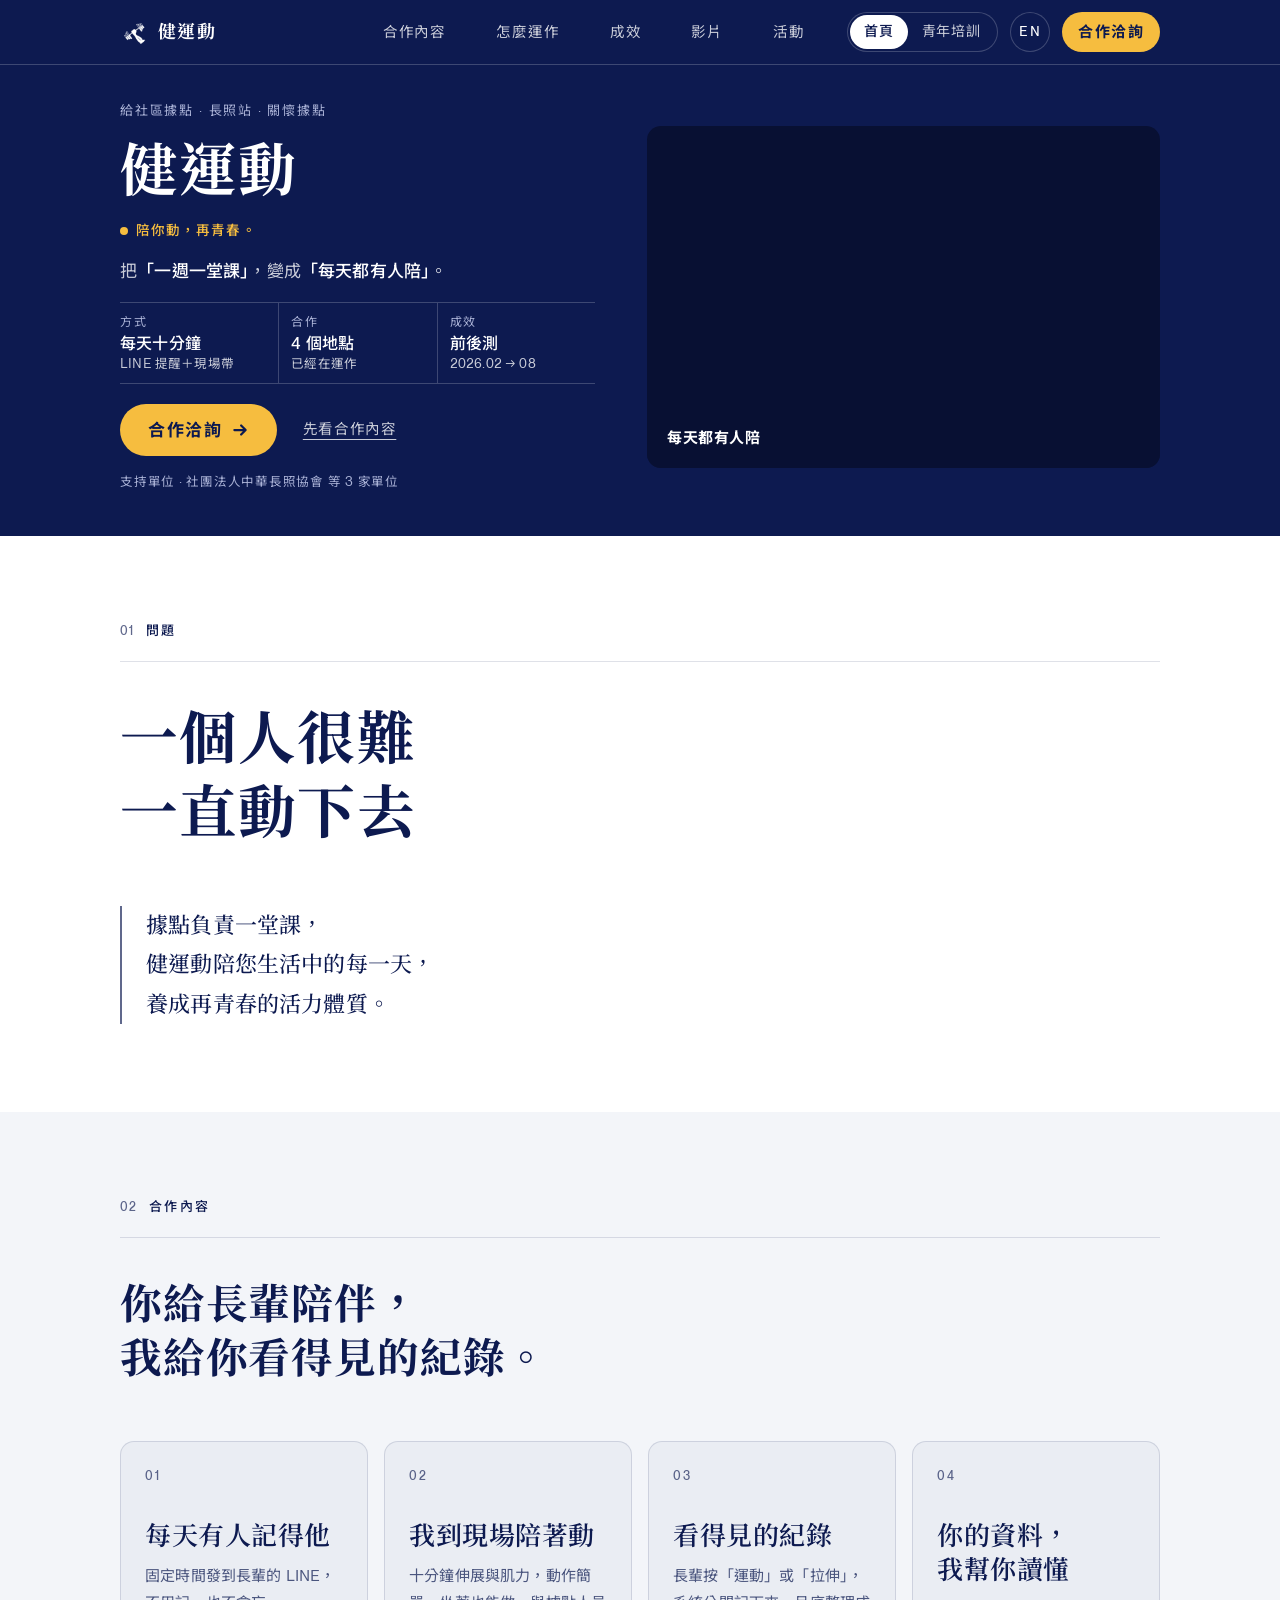
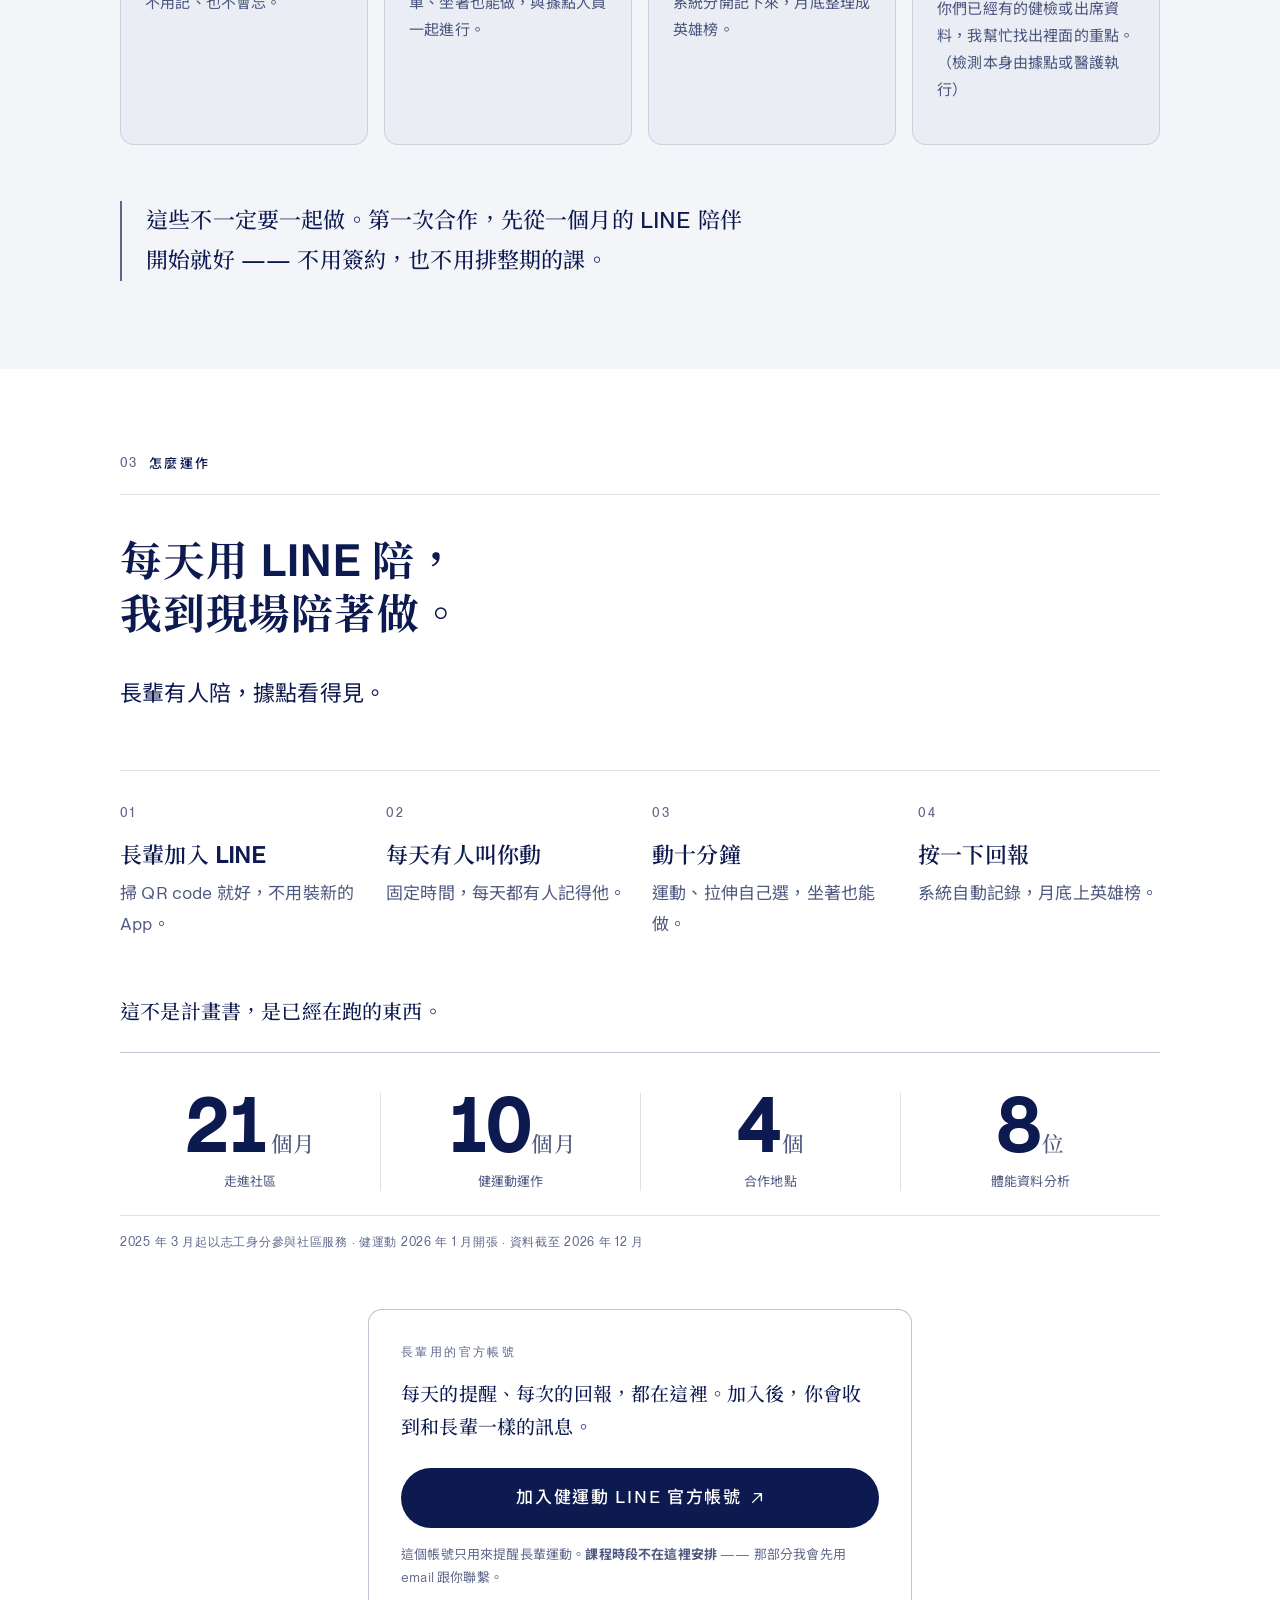
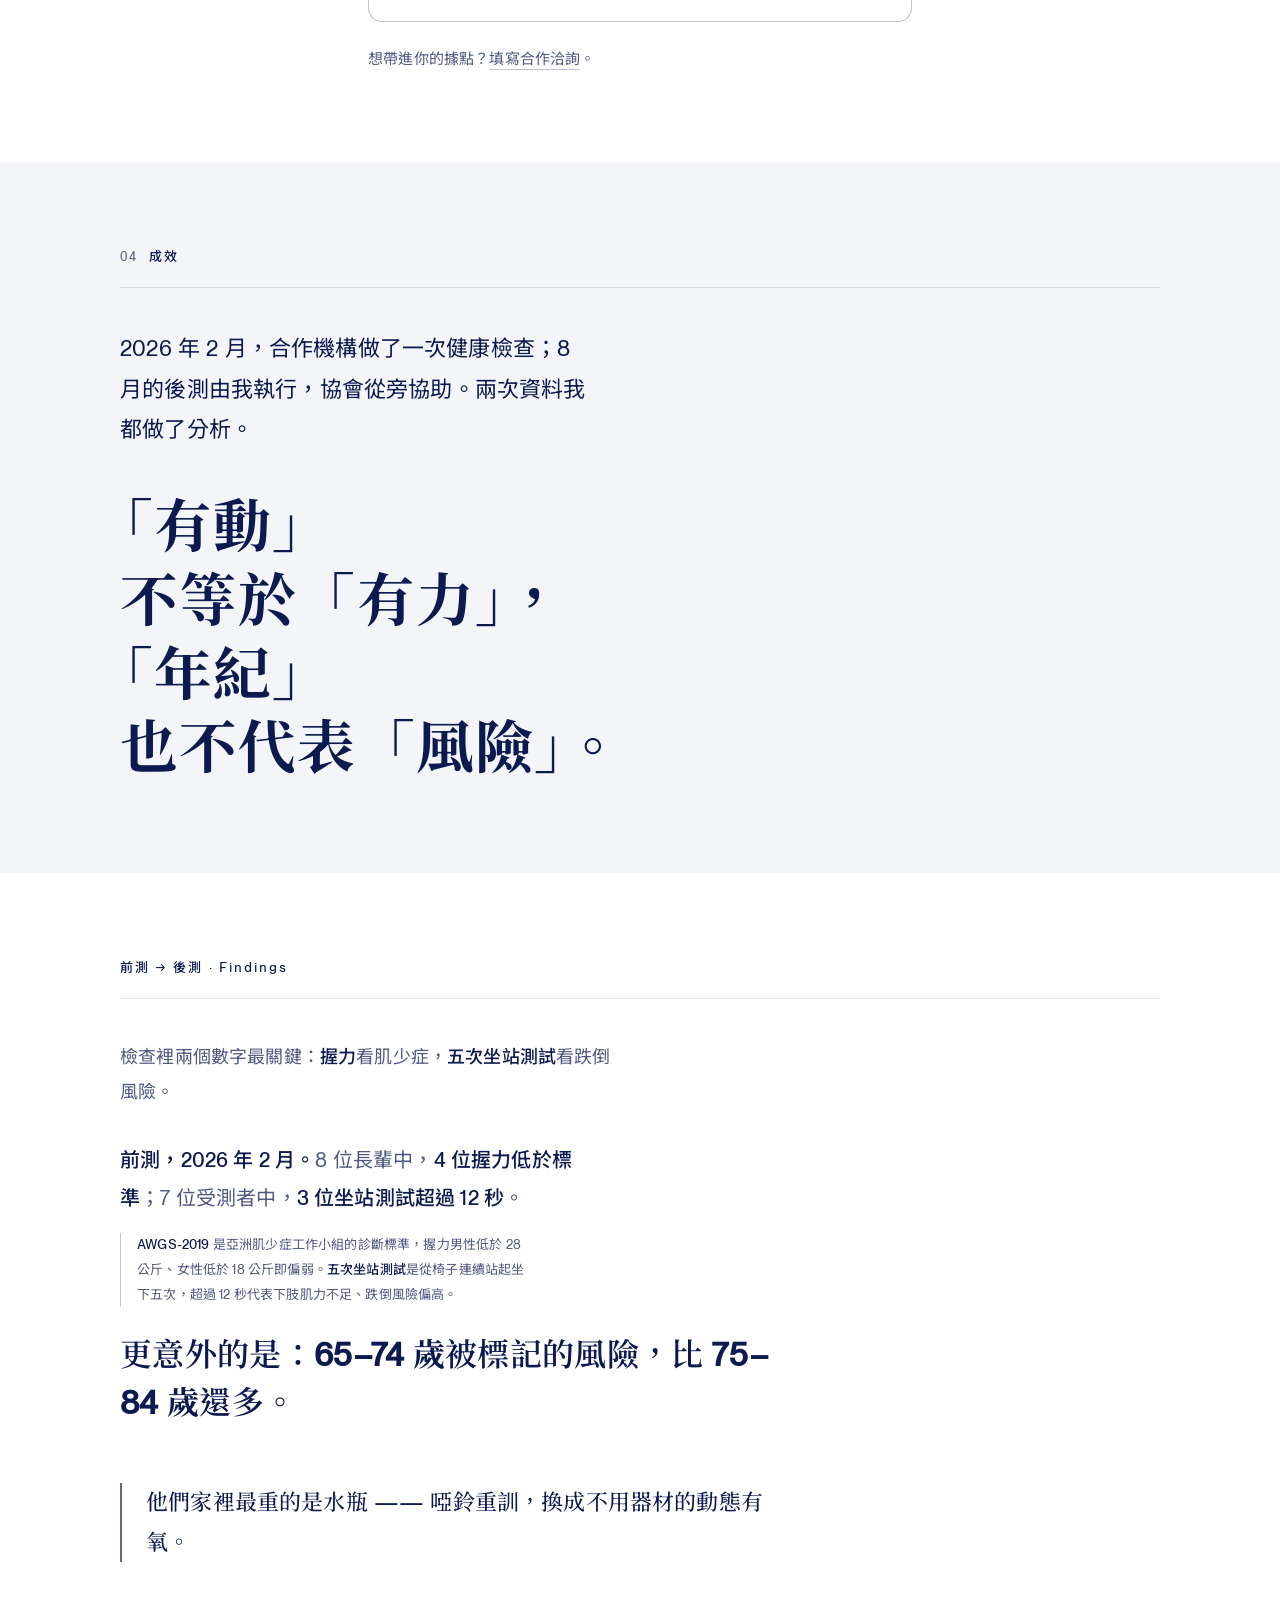
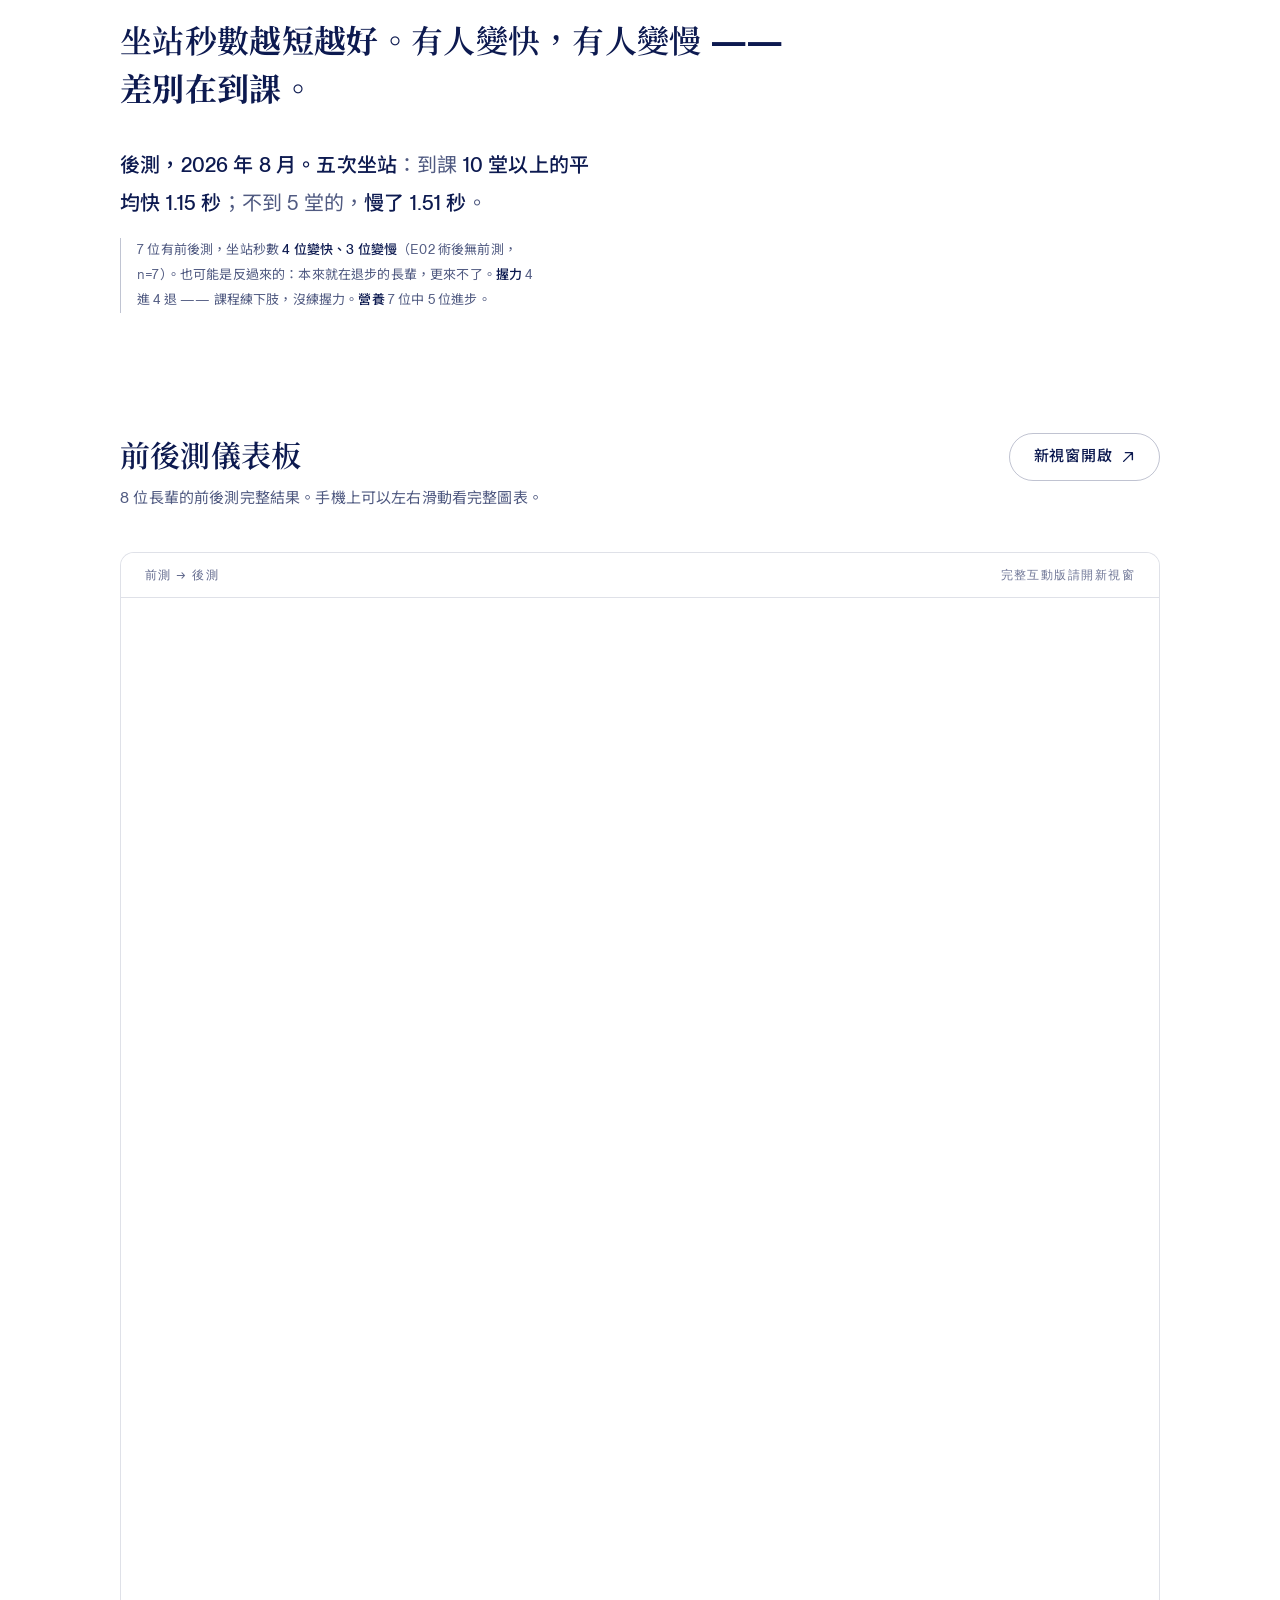
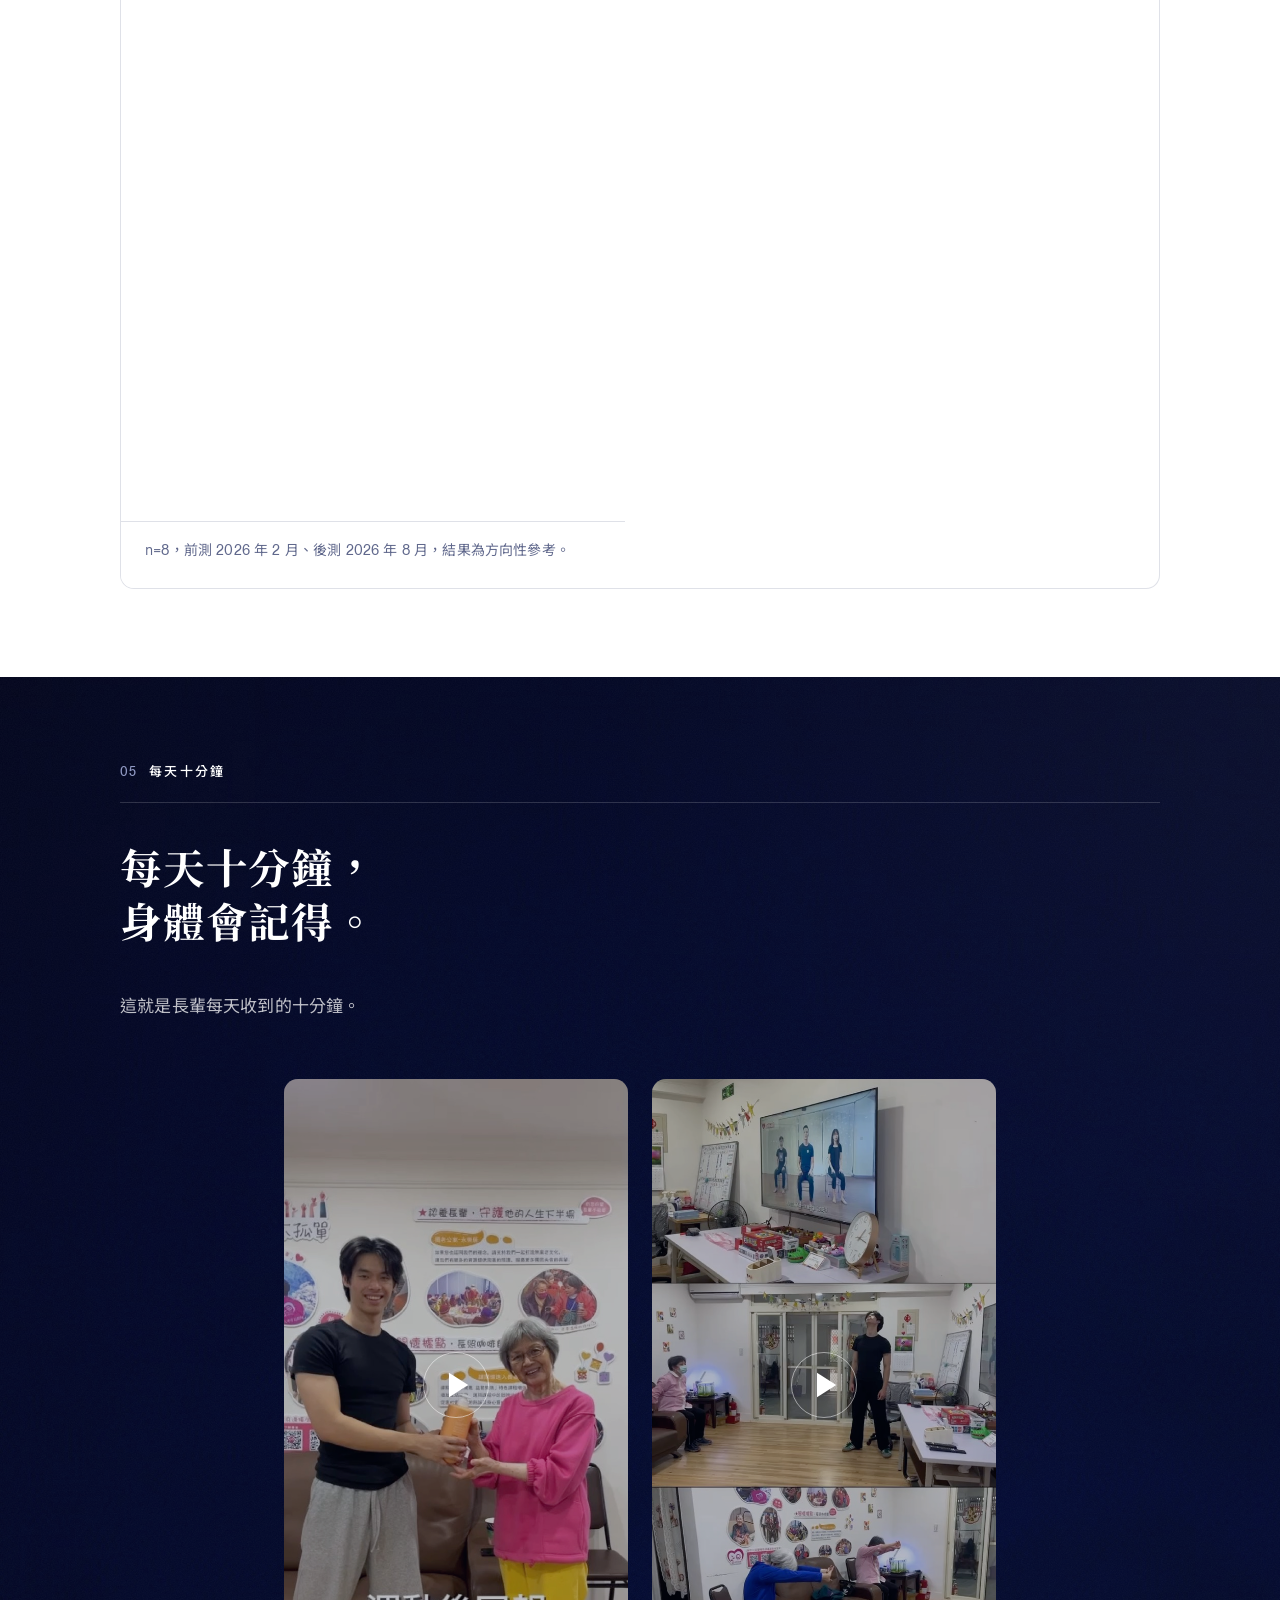
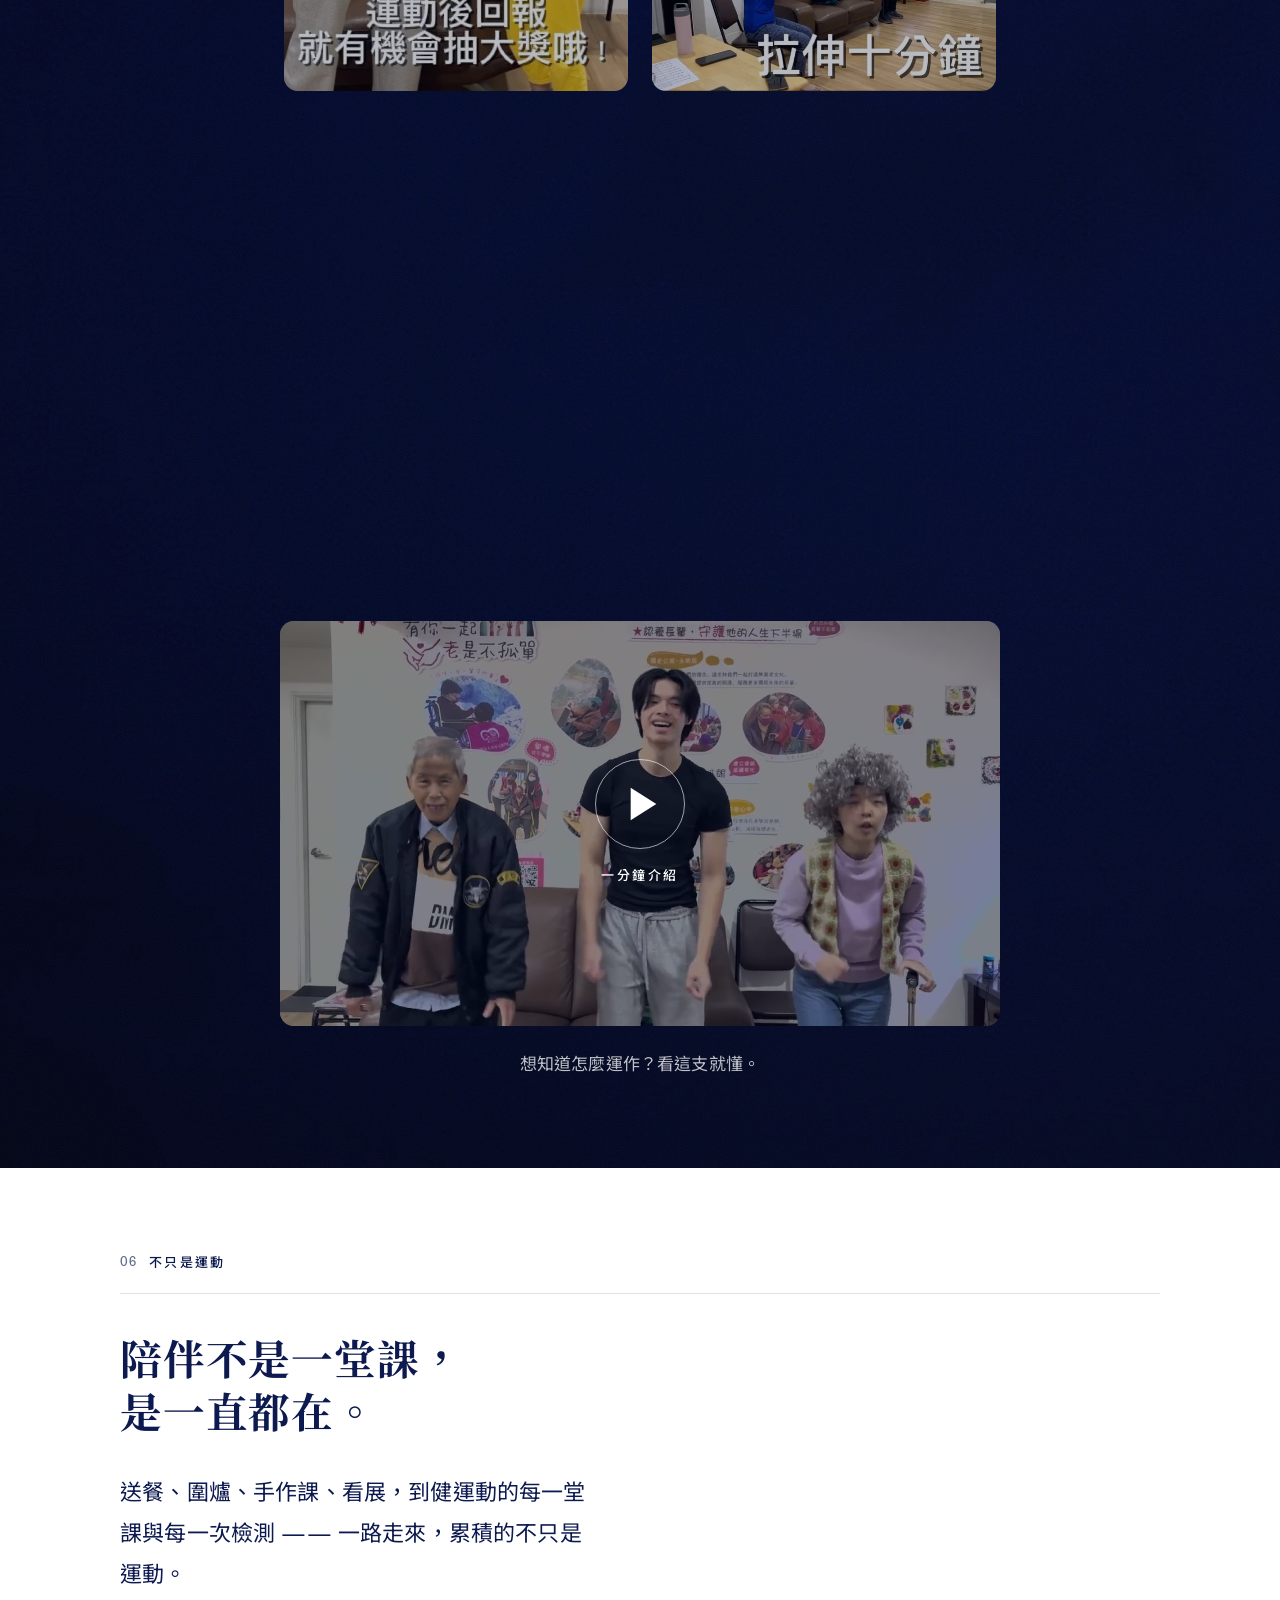
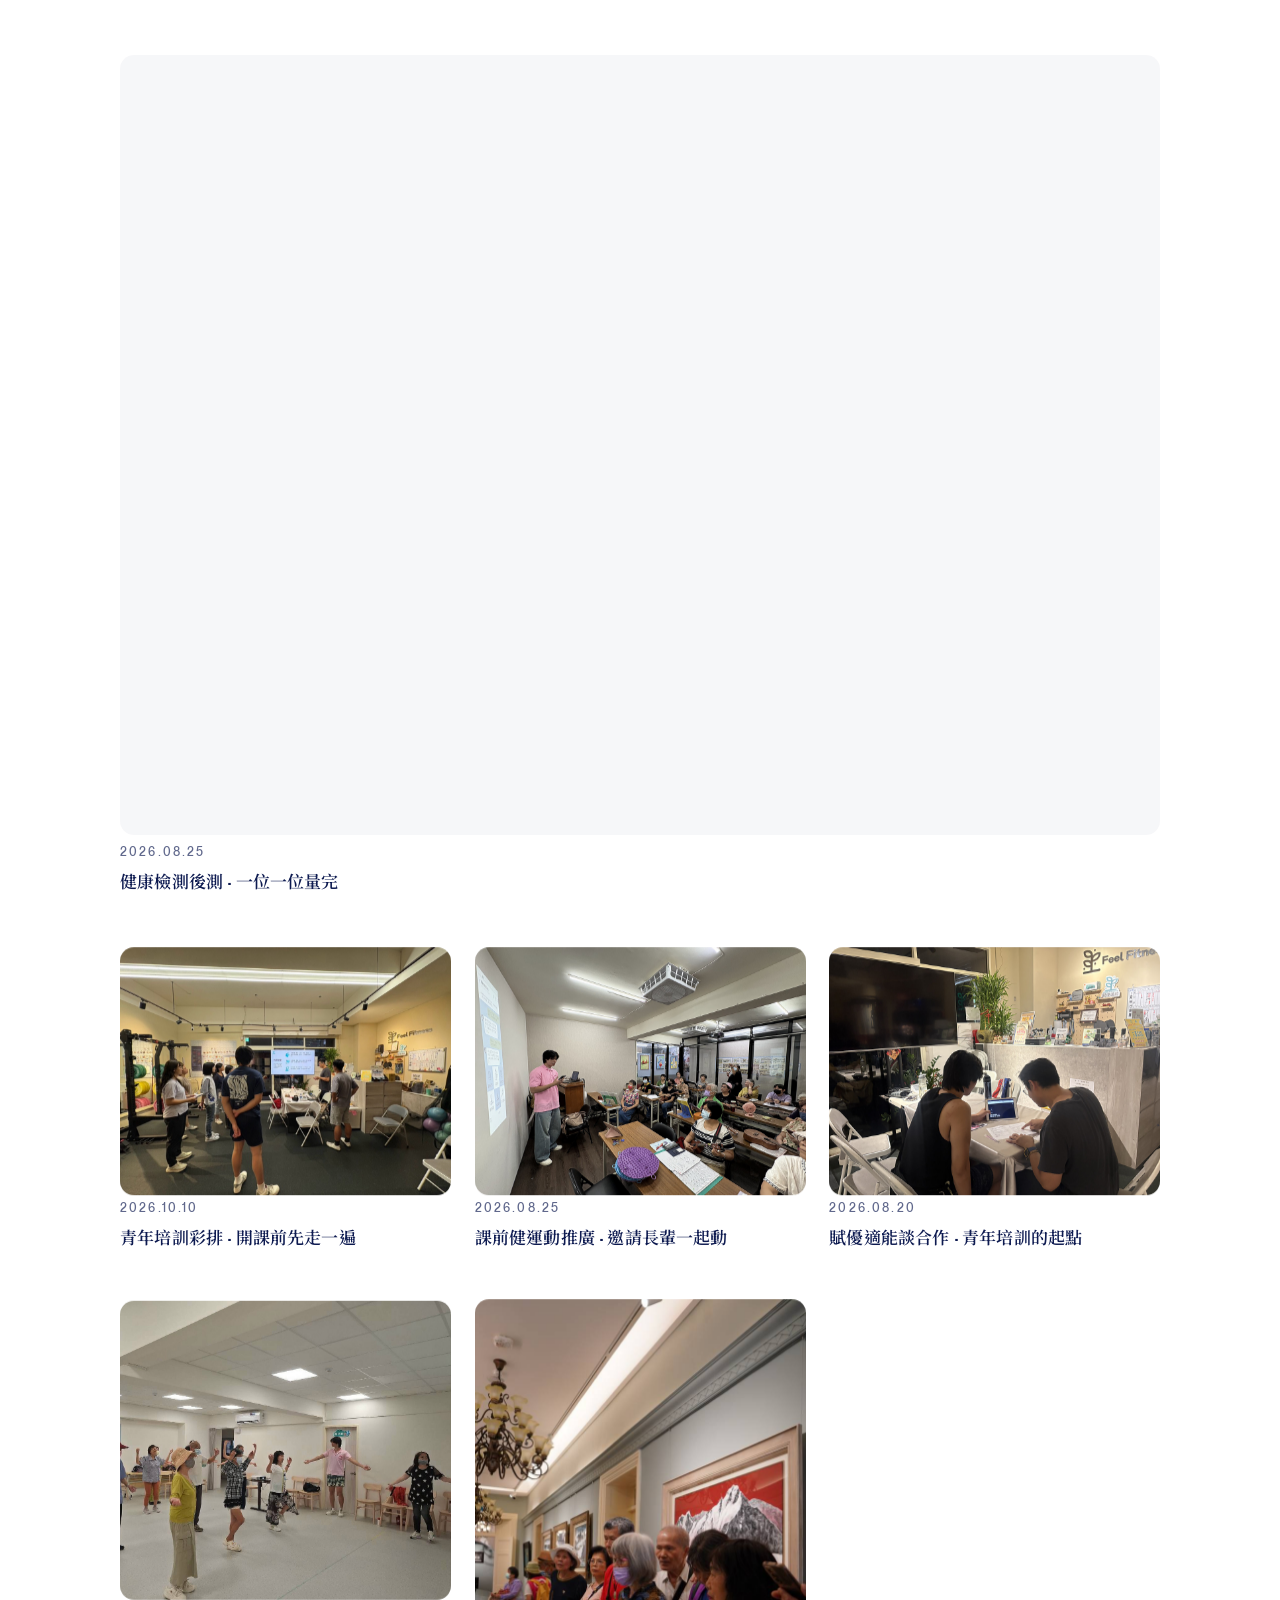
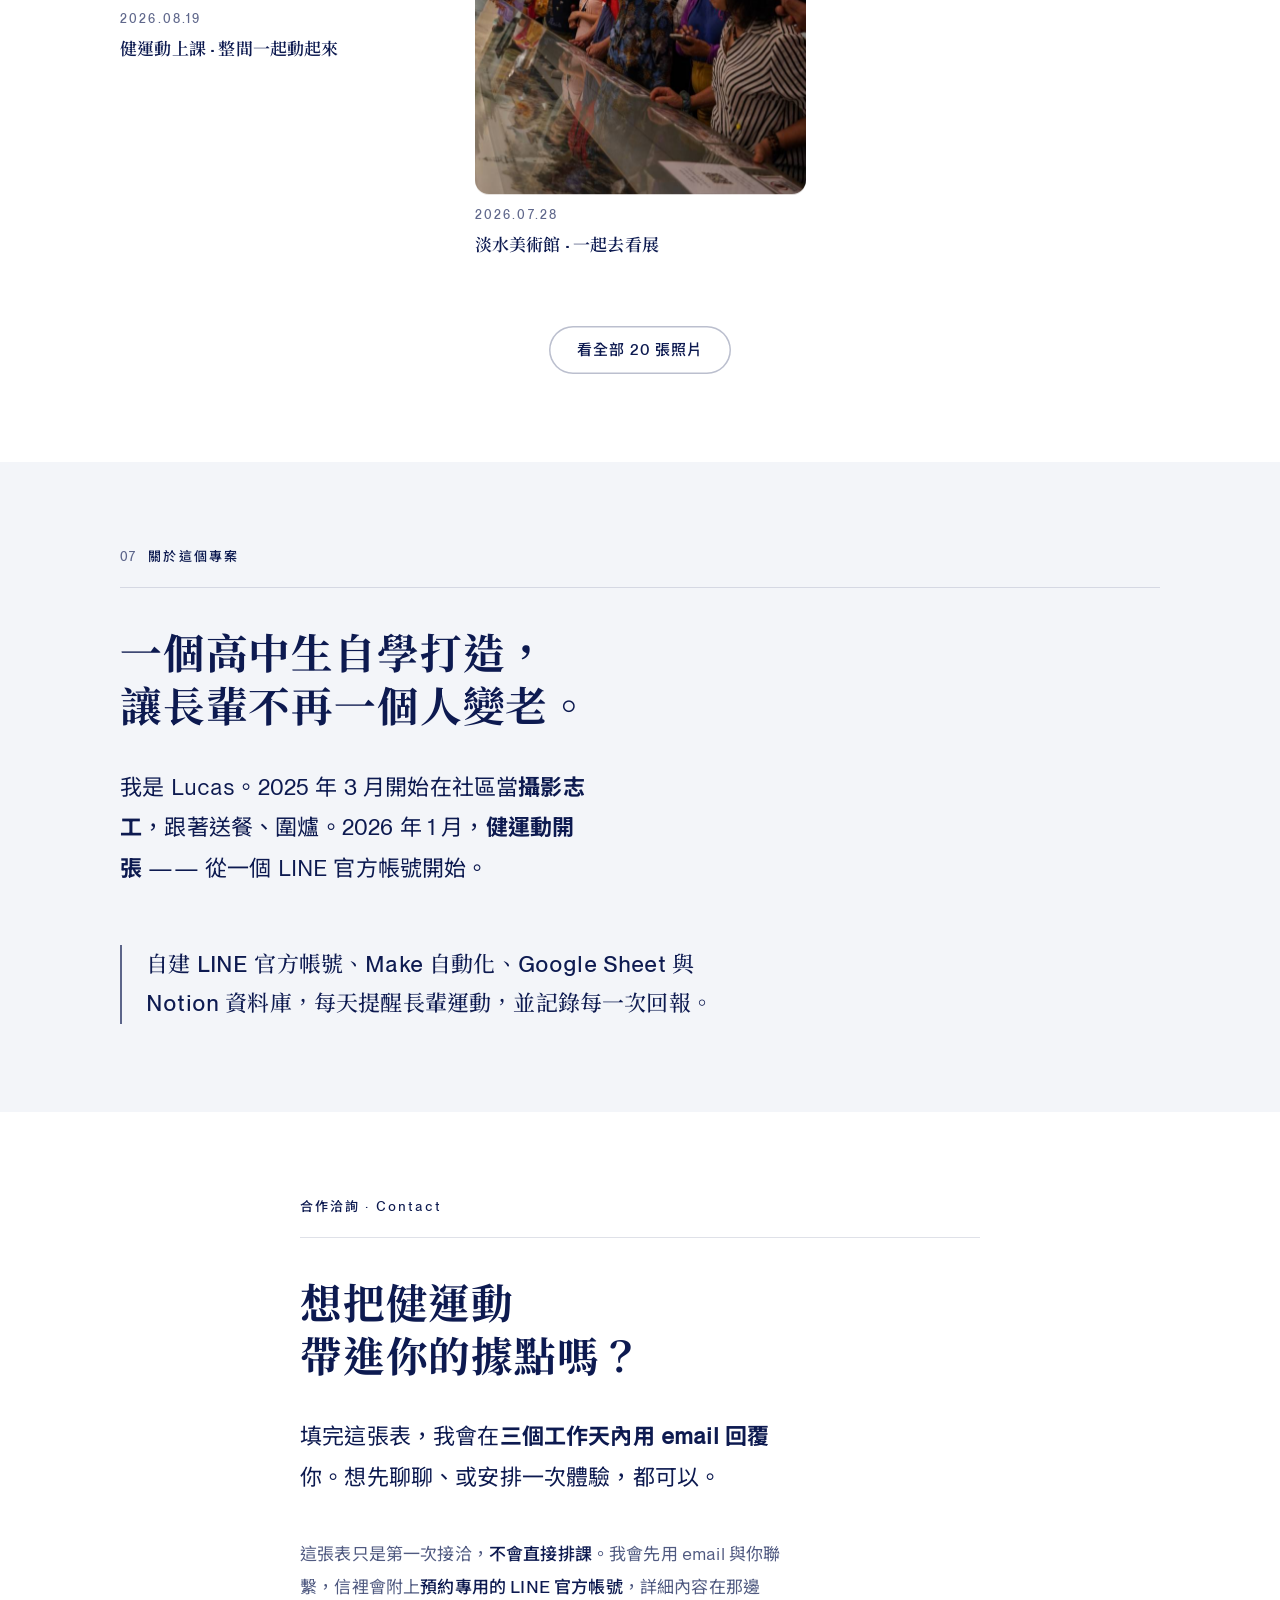
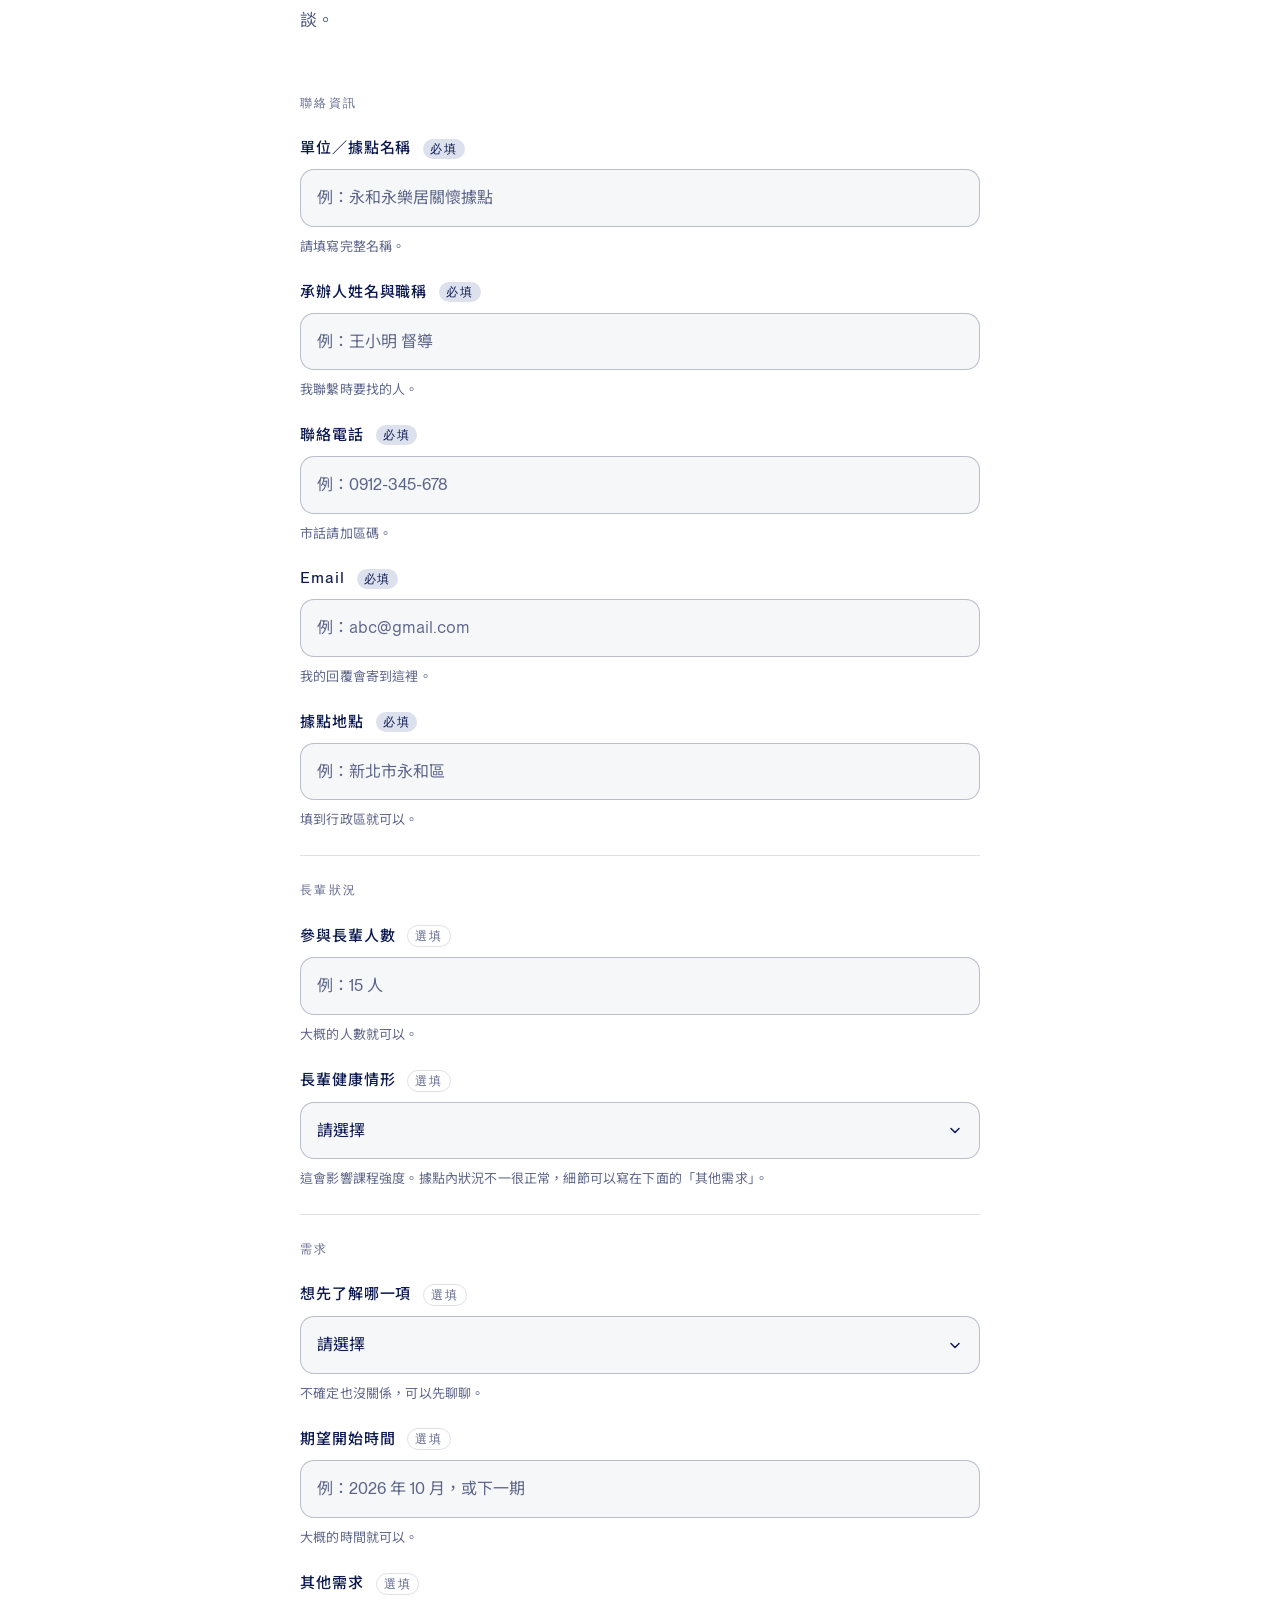
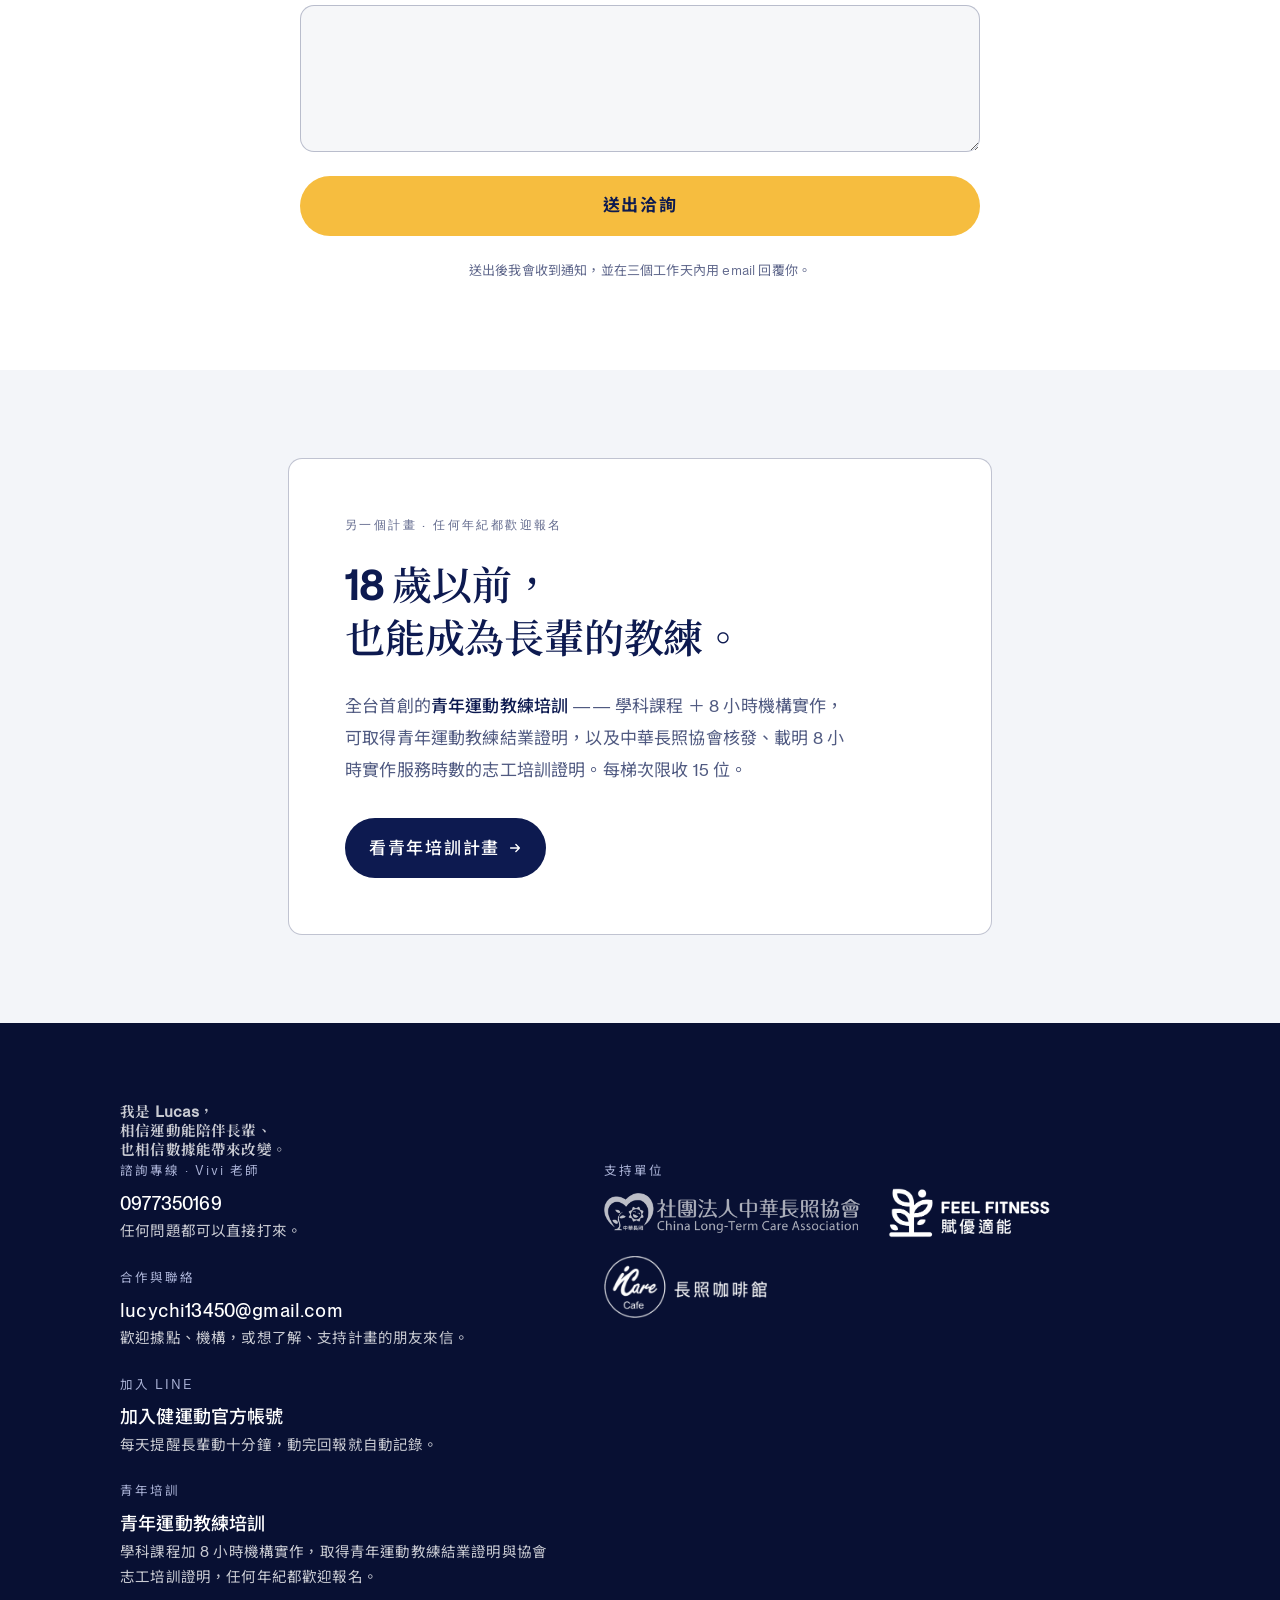
==== index.html @ 7f0eefb5 "兩頁改為報名優先的 v2 版面：共用導覽列與首頁／青年培訓切換、第二梯新收費、第一梯成果照片、首頁合作內容前移 - course.html：第一眼放回顧影片封面與報名按鈕，新增早鳥／原價／舊生／兩人同" ====
<!DOCTYPE html>
<html lang="zh-Hant">
<head>
<meta charset="utf-8">
<meta name="viewport" content="width=device-width, initial-scale=1, viewport-fit=cover">
<title data-en="Daily Ten · Moving with you, young again">健運動 · 陪你動，再青春</title>
<meta name="description" content="健運動：陪你動，再青春。據點負責一堂課，健運動陪長輩生活中的每一天。給社區據點、長照站與關懷據點。">
<meta name="theme-color" content="#0d1a50">
<meta name="format-detection" content="telephone=no">

<meta property="og:type" content="website">
<meta property="og:locale" content="zh_TW">
<meta property="og:site_name" content="健運動">
<meta property="og:title" content="健運動 · 陪你動，再青春">
<meta property="og:description" content="一個人很難一直動下去。據點負責一堂課，健運動陪您生活中的每一天，養成再青春的活力體質。">
<meta property="og:image" content="assets/img/hero-og-1200.jpg?v=45">
<meta name="twitter:card" content="summary_large_image">

<link rel="icon" href="assets/img/icon-64.png?v=6" sizes="64x64">
<link rel="icon" href="assets/img/icon-192.png?v=6" sizes="192x192">
<link rel="apple-touch-icon" href="assets/img/icon-180.png?v=6">

<link rel="preload" href="assets/fonts/nm-text-400.woff2?v=6" as="font" type="font/woff2" crossorigin>
<link rel="preload" href="assets/fonts/nm-text-500.woff2?v=6" as="font" type="font/woff2" crossorigin>
<link rel="preload" href="assets/img/hero-mobile-1400.jpg?v=45" as="image" media="(max-width: 899px)">
<link rel="preload" href="assets/img/hero-2093.jpg?v=45" as="image" media="(min-width: 900px)">

<link rel="preconnect" href="https://fonts.googleapis.com">
<link rel="preconnect" href="https://fonts.gstatic.com" crossorigin>
<link rel="stylesheet" href="https://fonts.googleapis.com/css2?family=Noto+Sans+TC:wght@400;500;700&family=Noto+Serif+TC:wght@500;600;700&display=swap">
<!-- bump ?v= whenever you edit the css/js so browsers don't serve a stale copy -->
<link rel="stylesheet" href="assets/css/site.css?v=123">
<!-- v2: the chrome this page shares with course.html (bar, first screen,
     button, dock, footer) and the layer that brings the sections below into
     the same scale. Order matters: site.css, then v2, then home2. -->
<link rel="stylesheet" href="assets/css/v2.css?v=3">
<link rel="stylesheet" href="assets/css/home2.css?v=2">
<script>document.documentElement.className += " js";</script>
</head>
<body>

<a class="skip" href="#main" data-en="Skip to content">跳至主要內容</a>
<div class="progress" id="progress" aria-hidden="true"><i></i></div>

<div class="chapter" id="chapter" aria-hidden="true">
  <span class="chapter__no" id="chapterNo">01</span>
  <span class="chapter__name" id="chapterName" data-en="The problem">問題</span>
</div>

<!-- ══ bar ══
     The same bar as course.html: brand, this page's sections, the page switch
     (the page you are on is the filled half), EN, and the one gold action. -->
<header class="bar">
  <div class="vwrap">
    <a class="brand" href="#top" aria-label="健運動 — 回到頁首" data-en-aria="Daily Ten — back to top">
      <img src="assets/img/mark-320-glyph.png?v=60" alt="" width="28" height="28">
      <span data-en="Daily Ten">健運動</span>
    </a>
    <nav class="bar__links nav__links" aria-label="本頁導覽" data-en-aria="On this page">
      <a href="#offer" data-en="What you get">合作內容</a>
      <a href="#how" data-en="How">怎麼運作</a>
      <a href="#data" data-en="Results">成效</a>
      <a href="#video" data-en="Video">影片</a>
      <a href="#story" data-en="Moments">活動</a>
    </nav>
    <nav class="seg" aria-label="切換頁面" data-en-aria="Switch page">
      <a href="index.html" aria-current="page" data-en="Home">首頁</a>
      <a href="course.html" data-en="Youth course">青年培訓</a>
    </nav>
    <button class="langbtn" id="langBtn" type="button" lang="en" aria-label="Switch to English">EN</button>
    <a class="vbtn vbtn--sm" href="#book" data-en="Partner">合作洽詢</a>
  </div>
</header>

<main id="main">
<span id="top"></span>

<!-- ══ 1 · 第一眼 ══
     Same first screen as course.html, for this page's reader — a 據點承辦人:
     what it is, who it is for, three facts, and 合作洽詢, without scrolling.
     The photograph is unchanged (Lucas kept it): elders and the coach with
     their arms up. The one-line description was the opening line of #gap and
     moved up here; it is not repeated below. -->
<section class="vhero" aria-label="健運動" data-en-aria="Daily Ten">
  <div class="vwrap">
    <div class="vhero__text">
      <p class="vhero__eyebrow" data-en="For community care stations &amp; long-term care centres">給社區據點 · 長照站 · 關懷據點</p>
      <h1 data-en="Daily Ten">健運動</h1>
      <p class="status"><i aria-hidden="true"></i><span data-en="Moving with you — young again.">陪你動，再青春。</span></p>
      <p class="vhero__lede" data-en="Turn <strong>“one class a week”</strong> into <strong>“someone with you every day.”</strong>">把<strong>「一週一堂課」</strong>，變成<strong>「每天都有人陪」</strong>。</p>
      <dl class="quick">
        <div><dt data-en="How">方式</dt><dd data-en="10 min a day<small>LINE + in person</small>">每天十分鐘<small>LINE 提醒＋現場帶</small></dd></div>
        <div><dt data-en="Running at">合作</dt><dd data-en="4 sites<small>already running</small>">4 個地點<small>已經在運作</small></dd></div>
        <div><dt data-en="Results">成效</dt><dd data-en="Pre &amp; post test<small>Feb → Aug 2026</small>">前後測<small>2026.02 → 08</small></dd></div>
      </dl>
      <div class="vhero__act">
        <a class="vbtn" id="heroCta" href="#book"><span data-en="Partner with us">合作洽詢</span>
          <svg viewBox="0 0 16 16" aria-hidden="true"><path d="M3 8h10M9 4l4 4-4 4"/></svg>
        </a>
        <a class="vhero__alt" href="#offer" data-en="See what you get first">先看合作內容</a>
      </div>
      <!-- 等 3 家: names the lead credential and states the set has three
           members, so the other two read as deferred to the footer. -->
      <p class="vhero__by"><span data-en="Supported by the China Long-Term Care Association and two others">支持單位 · 社團法人中華長照協會 等 3 家單位</span></p>
    </div>

    <div class="vhero__media vhero__media--plain" style="--pos:50% 30%">
      <picture>
        <source media="(min-width: 900px)" srcset="assets/img/hero-2093.jpg?v=45">
        <img src="assets/img/hero-mobile-1400.jpg?v=45" alt="長輩與帶運動的青年一起高舉手臂，笑著活動身體" data-en-alt="Three elders and the young coach raising their arms by an outdoor railing, laughing as they move together" width="1400" height="933" fetchpriority="high" decoding="async">
      </picture>
      <span class="vhero__cap"><b data-en="Someone with you every day">每天都有人陪</b></span>
    </div>
  </div>
</section>

<nav class="jump" aria-label="快速前往" data-en-aria="Jump to">
  <div class="vwrap">
    <a href="#offer"><span data-en="What you get">合作內容</span><svg viewBox="0 0 16 16" aria-hidden="true"><path d="M8 3v10M4 9l4 4 4-4"/></svg></a>
    <a href="#how"><span data-en="How it works">怎麼運作</span><svg viewBox="0 0 16 16" aria-hidden="true"><path d="M8 3v10M4 9l4 4 4-4"/></svg></a>
    <a href="#data"><span data-en="Results">成效數據</span><svg viewBox="0 0 16 16" aria-hidden="true"><path d="M8 3v10M4 9l4 4 4-4"/></svg></a>
    <a href="#story"><span data-en="Moments">活動紀錄</span><svg viewBox="0 0 16 16" aria-hidden="true"><path d="M8 3v10M4 9l4 4 4-4"/></svg></a>
  </div>
</nav>

<!-- ══ 2 · 問題 ══
     The director's words, used verbatim. The old version argued with
     arithmetic (12 堂 = 12 小時); this one names the feeling instead, which is
     what a 承辦人 actually recognises in their own elders. -->
<section class="sec sec--paper" id="gap">
  <div class="wrap">
    <p class="eyebrow" data-reveal><em>01</em><span data-en="The problem">問題</span></p>

    <h2 class="statement">
      <span class="mask"><i style="--d:0ms" data-en="Alone, it is hard">一個人很難</i></span>
      <span class="mask"><i style="--d:90ms" data-en="to keep moving.">一直動下去</i></span>
    </h2>

    <blockquote class="pullout" data-reveal style="--d:200ms" data-en="The care station runs the class. Daily Ten stays with them the other days — building the energy to feel young again.">
      據點負責一堂課，<br>健運動陪您生活中的每一天，<br>養成再青春的活力體質。
    </blockquote>

  </div>
</section>

<!-- Section order, 2026-11-13: a 承辦人 asks "what do I get" before "how does
     it work", so 合作內容 follows the problem directly; then how, then the
     evidence, then the film and the photographs. Keep CHAPTERS in site.js and
     the bar links in this same order. -->
<!-- ══ 3 · 合作內容 ══
     Framed as the director asked: what the elder is given, and what the station
     gets back. Two sides, one section. -->
<section class="sec sec--tint" id="offer">
  <div class="wrap">
    <p class="eyebrow" data-reveal><em>02</em><span data-en="What you get">合作內容</span></p>

    <h2 class="h2">
      <span class="mask"><i style="--d:0ms" data-en="You give them company.">你給長輩陪伴，</i></span>
      <span class="mask"><i style="--d:100ms" data-en="You get it in writing.">我給你看得見的紀錄。</i></span>
    </h2>

    <ul class="cards">
      <li class="card" data-reveal>
        <em class="card__no">01</em>
        <h3 data-en="A daily reminder">每天有人記得他</h3>
        <p data-en="Same time, every day, straight to their LINE.">固定時間發到長輩的 LINE，不用記、也不會忘。</p>
      </li>
      <li class="card" data-reveal style="--d:70ms">
        <em class="card__no">02</em>
        <h3 data-en="I come in person">我到現場陪著動</h3>
        <p data-en="Ten minutes of stretching and strength — simple, seated is fine — alongside your own staff.">十分鐘伸展與肌力，動作簡單、坐著也能做，與據點人員一起進行。</p>
      </li>
      <li class="card" data-reveal style="--d:70ms">
        <em class="card__no">03</em>
        <h3 data-en="A record you can show">看得見的紀錄</h3>
        <p data-en="They tap “exercise” or “stretch”; both are logged separately, with a monthly honour roll.">長輩按「運動」或「拉伸」，系統分開記下來，月底整理成英雄榜。</p>
      </li>
      <li class="card" data-reveal style="--d:140ms">
        <em class="card__no">04</em>
        <h3 data-en="Making sense of your data">你的資料，我幫你讀懂</h3>
        <p data-en="Health-check or attendance data you already hold — I find what matters in it. (Testing itself stays with your staff or clinicians.)">你們已經有的健檢或出席資料，我幫忙找出裡面的重點。（檢測本身由據點或醫護執行）</p>
      </li>
    </ul>

    <blockquote class="pullout" data-reveal data-en="Pick one, or all of them. For a first collaboration, one month of LINE company is plenty — no contract, no full term to schedule.">
      這些不一定要一起做。第一次合作，先從一個月的 LINE 陪伴開始就好 —— 不用簽約，也不用排整期的課。
    </blockquote>
  </div>
</section>

<!-- ══ 4 · 怎麼運作 ══ -->
<section class="sec sec--paper" id="how">
  <div class="wrap">
    <p class="eyebrow" data-reveal><em>03</em><span data-en="How it works">怎麼運作</span></p>

    <h2 class="h2">
      <span class="mask"><i style="--d:0ms" data-en="LINE keeps them company.">每天用 LINE 陪，</i></span>
      <span class="mask"><i style="--d:100ms" data-en="I come and lead in person.">我到現場陪著做。</i></span>
    </h2>

    <p class="sec__intro" data-reveal style="--d:80ms" data-en="Elders get company. The care station gets a record.">長輩有人陪，據點看得見。</p>

    <ol class="flow">
      <li class="flow__step" data-reveal>
        <em class="flow__no">01</em>
        <h3 class="flow__h" data-en="Join on LINE">長輩加入 LINE</h3>
        <p class="flow__p" data-en="Scan a QR code. No new app to install.">掃 QR code 就好，不用裝新的 App。</p>
      </li>
      <li class="flow__step" data-reveal style="--d:70ms">
        <em class="flow__no">02</em>
        <h3 class="flow__h" data-en="A daily nudge">每天有人叫你動</h3>
        <p class="flow__p" data-en="Same time every day, someone remembers them.">固定時間，每天都有人記得他。</p>
      </li>
      <li class="flow__step" data-reveal style="--d:140ms">
        <em class="flow__no">03</em>
        <h3 class="flow__h" data-en="Ten minutes">動十分鐘</h3>
        <p class="flow__p" data-en="Exercise or stretching, their choice. Sitting is fine.">運動、拉伸自己選，坐著也能做。</p>
      </li>
      <li class="flow__step" data-reveal style="--d:210ms">
        <em class="flow__no">04</em>
        <h3 class="flow__h" data-en="One tap to check in">按一下回報</h3>
        <p class="flow__p" data-en="Logged automatically — and on the honour roll at month end.">系統自動記錄，月底上英雄榜。</p>
      </li>
    </ol>

    <p class="stats__lead" data-reveal style="--d:60ms" data-en="Not a proposal. Already running.">這不是計畫書，是已經在跑的東西。</p>

    <ul class="stats" data-reveal style="--d:120ms">
      <li class="stat">
        <span class="stat__n" data-since="2025-03-01">17<span class="stat__u" data-en=" months">個月</span></span>
        <span class="stat__l" data-en="in the community">走進社區</span>
      </li>
      <li class="stat">
        <span class="stat__n" data-since="2026-01-31">6<span class="stat__u" data-en=" months">個月</span></span>
        <span class="stat__l" data-en="of Daily Ten">健運動運作</span>
      </li>
      <li class="stat">
        <span class="stat__n">4<span class="stat__u" data-en=" sites">個</span></span>
        <span class="stat__l" data-en="in partnership">合作地點</span>
      </li>
      <li class="stat">
        <span class="stat__n">8<span class="stat__u" data-en=" elders">位</span></span>
        <span class="stat__l" data-en="fitness data analysed">體能資料分析</span>
      </li>
    </ul>

    <!-- data-en must NOT sit on this <p>: swapping its innerHTML would destroy
         #dataStamp, which site.js writes the live date into. Translate the
         prose span only and leave the stamp to JS. -->
    <p class="stats__note" data-reveal style="--d:160ms"><span data-en="Volunteering here since Mar 2025 · Daily Ten launched Jan 2026 · ">2025 年 3 月起以志工身分參與社區服務 · 健運動 2026 年 1 月開張 · </span><span id="dataStamp"></span></p>

    <div class="linecard" data-reveal style="--d:200ms">
      <p class="linecard__label" data-en="The elders' LINE account">長輩用的官方帳號</p>
      <p class="linecard__lede" data-en="Every reminder, every check-in lives here. Add it and you get exactly what they get.">每天的提醒、每次的回報，都在這裡。加入後，你會收到和長輩一樣的訊息。</p>
      <a class="btn btn--solid btn--big" href="https://line.me/R/ti/p/@217xlrbb" target="_blank" rel="noopener">
        <span data-en="Add the LINE account">加入健運動 LINE 官方帳號</span>
        <svg viewBox="0 0 16 16" aria-hidden="true"><path d="M5 3h8v8M13 3 3 13"/></svg>
      </a>
      <p class="linecard__fine" data-en="This account only sends daily reminders. <strong>Scheduling is not arranged here</strong> — I get in touch by email for that.">這個帳號只用來提醒長輩運動。<strong>課程時段不在這裡安排</strong> —— 那部分我會先用 email 跟你聯繫。</p>
    </div>

    <p class="join__note" data-reveal style="--d:260ms" data-en="Want this at your care station? <a href=&quot;#book&quot;>Get in touch</a>.">
想帶進你的據點？<a href="#book">填寫合作洽詢</a>。
    </p>
  </div>
</section>

<!-- ══ 5 · 成效 ══ -->
<section class="sec sec--tint" id="data">
  <div class="wrap">
    <p class="eyebrow" data-reveal><em>04</em><span data-en="Results">成效</span></p>

    <p class="sec__intro" data-reveal style="--d:80ms" data-en="Feb 2026: our partner organisation ran a health check. I ran the August post-test myself, with the association assisting. I analysed both rounds.">2026 年 2 月，合作機構做了一次健康檢查；8 月的後測由我執行，協會從旁協助。兩次資料我都做了分析。</p>

    <h2 class="statement">
      <span class="mask mask--q"><i style="--d:0ms" data-en="“Active”">「有動」</i></span>
      <span class="mask"><i style="--d:90ms" data-en="is not “strong”.">不等於「有力」，</i></span>
      <span class="mask mask--q"><i style="--d:180ms" data-en="“Old”">「年紀」</i></span>
      <span class="mask"><i style="--d:270ms" data-en="is not “at risk”.">也不代表「風險」。</i></span>
    </h2>
  </div>
</section>

<section class="sec sec--paper" id="findings" aria-labelledby="dash-h">
  <div class="wrap">
    <p class="eyebrow" data-reveal><span data-en="Pre-test → post-test · Findings">前測 → 後測 · Findings</span></p>

    <p class="finding__intro" data-reveal data-en="Two numbers matter most: <b>grip strength</b> for sarcopenia, and the <b>five-times sit-to-stand</b> for fall risk.">
檢查裡兩個數字最關鍵：<b>握力</b>看肌少症，<b>五次坐站測試</b>看跌倒風險。
    </p>

    <p class="finding__lead" data-reveal style="--d:80ms" data-en="<b>Pre-test, Feb 2026.</b> Of 8 elders, <b>4 were below the grip threshold</b>. Of 7 tested, <b>3 took over 12 seconds</b>.">
      <b>前測，2026 年 2 月。</b>8 位長輩中，<b>4 位握力低於標準</b>；7 位受測者中，<b>3 位坐站測試超過 12 秒</b>。
    </p>

    <p class="finding__fine" data-reveal style="--d:120ms" data-en="<b>AWGS-2019</b> is the Asian Working Group for Sarcopenia standard — under 28 kg for men, 18 kg for women. The <b>five-times sit-to-stand</b> times five stands from a chair; over 12 seconds signals weak legs and higher fall risk.">
      <b>AWGS-2019</b> 是亞洲肌少症工作小組的診斷標準，握力男性低於 28 公斤、女性低於 18 公斤即偏弱。<b>五次坐站測試</b>是從椅子連續站起坐下五次，超過 12 秒代表下肢肌力不足、跌倒風險偏高。
    </p>

    <p class="finding__turn" data-reveal style="--d:160ms" data-en="The surprise: <b>65–74</b> were flagged more often than <b>75–84</b>.">
      更意外的是：<b>65–74 歲</b>被標記的風險，比 <b>75–84 歲</b>還多。
    </p>

    <blockquote class="pullout" data-reveal style="--d:240ms" data-en="The heaviest thing in their homes is a water bottle. So the dumbbell session became equipment-free cardio.">
      他們家裡最重的是水瓶 —— 啞鈴重訓，換成不用器材的動態有氧。
    </blockquote>

    <p class="finding__turn" data-reveal data-en="On the sit-to-stand, <b>fewer seconds is better</b>. Some got faster, some got slower — <b>the difference was turning up.</b>">
      坐站秒數<b>越短越好</b>。有人變快，有人變慢 —— <b>差別在到課</b>。
    </p>

    <p class="finding__lead" data-reveal style="--d:80ms" data-en="<b>Post-test, Aug 2026.</b> <b>Five-times sit-to-stand</b>: 10+ classes averaged <b>1.15 s faster</b>; under 5 classes, <b>1.51 s slower</b>.">
      <b>後測，2026 年 8 月。</b><b>五次坐站</b>：到課 <b>10 堂以上的平均快 1.15 秒</b>；不到 5 堂的，<b>慢了 1.51 秒</b>。
    </p>

    <p class="finding__fine" data-reveal style="--d:160ms" data-en="Of the 7 with both tests, 4 got faster on the sit-to-stand and 3 got slower (E02 had surgery, no pre-test, so n=7). It can run the other way too: the elders already declining are the least able to come. <b>Grip</b> went 4 better, 4 worse — the classes trained legs, not grip. On <b>nutrition</b>, 5 of 7 improved.">
      7 位有前後測，坐站秒數 <b>4 位變快、3 位變慢</b>（E02 術後無前測，n=7）。也可能是反過來的：本來就在退步的長輩，更來不了。<b>握力</b> 4 進 4 退 —— 課程練下肢，沒練握力。<b>營養</b> 7 位中 5 位進步。
    </p>

    <div class="dash__head dash__head--spaced">
      <h3 class="h3" id="dash-h" data-reveal style="--d:60ms" data-en="Pre- and post-test dashboard">前後測儀表板</h3>
      <!-- To use the English workbook: paste its Tableau Public URL into
           data-href-en here and data-src-en on .dash__frame below. Leave them
           empty and the Chinese one is used in both languages. -->
      <a class="btn btn--ghost" id="dashLink" data-reveal style="--d:120ms"
         href="https://public.tableau.com/views/ElderFitnessBaselineAssessment/Dashboard1?:embed=y&amp;:showVizHome=no&amp;:tabs=no&amp;:toolbar=bottom&amp;:display_count=n&amp;:device=desktop"
         data-href-zh="https://public.tableau.com/views/ElderFitnessBaselineAssessment/Dashboard1?:embed=y&amp;:showVizHome=no&amp;:tabs=no&amp;:toolbar=bottom&amp;:display_count=n&amp;:device=desktop"
         data-href-en=""
         target="_blank" rel="noopener">
        <span data-en="Open in new tab">新視窗開啟</span>
        <svg viewBox="0 0 16 16" aria-hidden="true"><path d="M5 3h8v8M13 3 3 13"/></svg>
      </a>
    </div>

    <p class="dash__intro" data-reveal style="--d:100ms" data-en="Full pre- and post-test results for all 8. On a phone, swipe the panel sideways.">
8 位長輩的前後測完整結果。手機上可以左右滑動看完整圖表。
    </p>

    <figure class="dash" data-reveal style="--d:160ms">
      <div class="dash__bar">
        <span class="meta" data-en="Pre-test → post-test">前測 → 後測</span>
        <span class="meta dash__hint dash__hint--still" data-en="Open in a new tab for the interactive version">完整互動版請開新視窗</span>
        <span class="meta dash__hint dash__hint--pan" data-en="Swipe sideways · new tab for the interactive version">左右滑動看完整圖表 · 互動版請開新視窗</span>
      </div>
      <div class="dash__frame" id="dashFrame"
           data-src="https://public.tableau.com/views/ElderFitnessBaselineAssessment/Dashboard1"
           data-src-zh="https://public.tableau.com/views/ElderFitnessBaselineAssessment/Dashboard1"
           data-src-en="">
        <div class="dash__zoom" id="dashZoom"></div>
        <div class="dash__load"><i></i><span class="meta" data-en="Loading dashboard…">載入儀表板…</span></div>
      </div>
      <figcaption class="dash__cap" data-en="n=8, pre-test Feb 2026 and post-test Aug 2026. Directional, not statistically powered.">
        n=8，前測 2026 年 2 月、後測 2026 年 8 月，結果為方向性參考。
      </figcaption>
    </figure>
  </div>
</section>

<!-- ══ 6 · 影片 ══ -->
<section class="sec sec--navy" id="video">
  <div class="sec__bg" data-bg="assets/img/tex-video.jpg?v=6" aria-hidden="true"></div>

  <div class="wrap">
    <p class="eyebrow eyebrow--inv" data-reveal><em>05</em><span data-en="Ten minutes a day">每天十分鐘</span></p>

    <h2 class="h2 h2--inv">
      <span class="mask"><i style="--d:0ms" data-en="Ten minutes a day,">每天十分鐘，</i></span>
      <span class="mask"><i style="--d:100ms" data-en="and the body remembers.">身體會記得。</i></span>
    </h2>

    <p class="sec__note sec__note--inv" data-reveal data-en="This is what lands on their phone every day.">這就是長輩每天收到的十分鐘。</p>

    <div class="clips" id="shorts">
      <article class="clip" data-reveal>
        <figure class="short">
          <div class="short__box">
            <video class="lazyvid" playsinline muted loop preload="none"
                   poster="assets/video/poster/short-1.jpg"
                   data-src="assets/video/short-1.mp4?v=6" data-end="12.8"
                   aria-label="短片：運動後回報，就有機會登上每月英雄榜" data-en-aria="Short clip: check in after exercising for a place on the monthly honour roll"></video>
            <button class="short__tap" type="button" aria-label="播放或暫停短片一" data-en-aria="Play or pause clip one">
              <svg viewBox="0 0 24 24" aria-hidden="true"><path d="M8 5v14l11-7z"/></svg>
            </button>
          </div>
        </figure>
      </article>

      <article class="clip" data-reveal>
        <figure class="short">
          <div class="short__box">
            <video class="lazyvid" playsinline muted loop preload="none"
                   poster="assets/video/poster/short-2.jpg"
                   data-src="assets/video/short-2.mp4?v=6" data-end="14.8"
                   aria-label="短片：跟著一起做十分鐘運動" data-en-aria="Short clip: follow along with ten minutes of exercise"></video>
            <button class="short__tap" type="button" aria-label="播放或暫停短片二" data-en-aria="Play or pause clip two">
              <svg viewBox="0 0 24 24" aria-hidden="true"><path d="M8 5v14l11-7z"/></svg>
            </button>
          </div>
        </figure>
      </article>
    </div>

    <figure class="film" data-reveal>
      <div class="film__box" id="filmBox" data-yt="6vL4GhiBuoA">
        <img src="assets/video/poster/intro.jpg?v=6"
             alt="影片封面：帶運動的青年與兩位長輩在長照據點一起做動作" data-en-alt="Video cover: a young coach and two elders exercising together at a care station" loading="lazy" decoding="async">
        <button class="film__play" type="button" id="filmPlay" aria-label="播放一分鐘介紹影片" data-en-aria="Play the one-minute introduction">
          <svg viewBox="0 0 24 24" aria-hidden="true"><path d="M8 5v14l11-7z"/></svg>
          <span data-en="One minute">一分鐘介紹</span>
        </button>
      </div>
      <figcaption data-en="A minute is enough to see how it works.">想知道怎麼運作？看這支就懂。</figcaption>
    </figure>
  </div>
</section>

<!-- ══ 7 · 不只是運動 ══ -->
<section class="sec sec--paper" id="story">
  <div class="wrap">
    <p class="eyebrow" data-reveal><em>06</em><span data-en="More than exercise">不只是運動</span></p>

    <h2 class="h2">
      <span class="mask"><i style="--d:0ms" data-en="Company is not one class.">陪伴不是一堂課，</i></span>
      <span class="mask"><i style="--d:100ms" data-en="It is being there.">是一直都在。</i></span>
    </h2>

    <p class="sec__intro" data-reveal style="--d:80ms" data-en="Meal runs, reunion dinners, craft classes, museum trips, then every Daily Ten class and assessment — the whole way here, and it was never only exercise.">送餐、圍爐、手作課、看展，到健運動的每一堂課與每一次檢測 —— 一路走來，累積的不只是運動。</p>

    <!-- The first six frames show; 看全部 opens the rest. All 20 are still
         in the page and the viewer pages through every one — this only keeps a
         phone reader from scrolling through twenty screens of photographs on
         the way to the data. -->
    <ol class="grid is-short" id="grid">
      <li class="shot shot--feature" data-reveal>
        <button type="button">
          <span class="shot__img"><picture>
            <source media="(min-width:810px)" srcset="assets/img/timeline/2026-08-posttest-lg.jpg?v=1">
            <img src="assets/img/timeline/2026-08-posttest-md.jpg?v=1" alt="健康檢測後測當天，長輩拿著自己的體適能檢測結果，和帶運動的青年一起比出勝利手勢" data-en-alt="Post-test day — an elder holding her own fitness assessment sheet, throwing a peace sign with the young coach" width="653" height="1000" loading="lazy" decoding="async">
          </picture></span>
          <span class="shot__meta"><em>2026.08.25</em><b data-en="Post-test day — one elder at a time">健康檢測後測 · 一位一位量完</b></span>
        </button>
      </li>
      <li class="shot" data-reveal>
        <button type="button">
          <span class="shot__img"><img src="assets/img/timeline/2026-10-10-rehearsal-md.jpg?v=1" alt="賦優適能的訓練空間裡，學員站著看電視螢幕上的「何謂健康」投影片，講師在前方說明" data-en-alt="At Feel Fitness, trainees stand watching a slide titled “What is health” while the instructor explains at the front" width="1000" height="750" loading="lazy" decoding="async"></span>
          <span class="shot__meta"><em>2026.10.10</em><b data-en="Youth coach training — the rehearsal">青年培訓彩排 · 開課前先走一遍</b></span>
        </button>
      </li>
      <li class="shot" data-reveal>
        <button type="button">
          <span class="shot__img"><img src="assets/img/timeline/2026-08-25-promo-md.jpg?v=1" alt="上課前的教室裡，帶運動的青年站在投影幕旁拿著手機介紹健運動，長輩們坐著聽" data-en-alt="Before a class begins, the young coach stands beside the projection introducing Daily Ten while the elders listen" width="1000" height="750" loading="lazy" decoding="async"></span>
          <span class="shot__meta"><em>2026.08.25</em><b data-en="Introducing Daily Ten before class">課前健運動推廣 · 邀請長輩一起動</b></span>
        </button>
      </li>
      <li class="shot" data-reveal>
        <button type="button">
          <span class="shot__img"><img src="assets/img/timeline/2026-08-20-partner-md.jpg?v=1" alt="在賦優適能的櫃檯前，兩個人隔著桌子看著筆電與資料討論合作" data-en-alt="Two people at a table with a laptop and papers, working out the partnership in front of the Feel Fitness counter" width="1000" height="750" loading="lazy" decoding="async"></span>
          <span class="shot__meta"><em>2026.08.20</em><b data-en="Partnership meeting at Feel Fitness">賦優適能談合作 · 青年培訓的起點</b></span>
        </button>
      </li>
      <li class="shot" data-reveal>
        <button type="button">
          <span class="shot__img"><img src="assets/img/timeline/2026-08-19-class-md.jpg?v=7" alt="據點活動室裡，一群長輩跟著帶運動的青年一起伸展手臂" data-en-alt="A room full of elders stretching their arms alongside the young coach at the care station" width="1000" height="903" loading="lazy" decoding="async"></span>
          <span class="shot__meta"><em>2026.08.19</em><b data-en="A full room">健運動上課 · 整間一起動起來</b></span>
        </button>
      </li>
      <li class="shot" data-reveal>
        <button type="button">
          <span class="shot__img"><img src="assets/img/timeline/2026-07-28-tamsui-md.jpg?v=6" alt="長輩在淡水美術館一起看展" data-en-alt="Elders viewing an exhibition together at the Tamsui art museum" width="668" height="1000" loading="lazy" decoding="async"></span>
          <span class="shot__meta"><em>2026.07.28</em><b data-en="Museum trip together">淡水美術館 · 一起去看展</b></span>
        </button>
      </li>
      <li class="shot" data-reveal>
        <button type="button">
          <span class="shot__img"><img src="assets/img/timeline/2026-07-25-filming-md.jpg?v=6" alt="在白色攝影棚裡，帶運動的青年和兩位長輩一起舉手，正在拍攝健運動示範影片" data-en-alt="In a white studio, a young coach and two elders raise their arms together while filming a Daily Ten demonstration video" width="1000" height="568" loading="lazy" decoding="async"></span>
          <span class="shot__meta"><em>2026.07.25</em><b data-en="Filming day">健運動拍片日 · 長輩自己當主角</b></span>
        </button>
      </li>
      <li class="shot" data-reveal>
        <button type="button" data-i="0">
          <span class="shot__img"><img src="assets/img/timeline/2026-07-21-dessert-md.jpg?v=6" alt="長輩圍著桌子動手做點心" data-en-alt="Elders around a table making desserts by hand" width="1000" height="668" loading="lazy" decoding="async"></span>
          <span class="shot__meta"><em>2026.07.21</em><b data-en="Baking class">點心手作課 · 動手也動心</b></span>
        </button>
      </li>
      <li class="shot" data-reveal style="--d:60ms">
        <button type="button" data-i="1">
          <span class="shot__img"><img src="assets/img/timeline/2026-07-15-improv-md.jpg?v=6" alt="長輩在即興創作課上一起動手玩創作" data-en-alt="Elders making things together in an improvised craft class" width="1000" height="668" loading="lazy" decoding="async"></span>
          <span class="shot__meta"><em>2026.07.15</em><b data-en="Improv craft class">即興創作課 · 一起開心玩</b></span>
        </button>
      </li>
      <li class="shot" data-reveal style="--d:120ms">
        <button type="button" data-i="2">
          <span class="shot__img"><img src="assets/img/timeline/2026-07-14-firedrill-md.jpg?v=6" alt="據點消防演習，長輩一起練習疏散" data-en-alt="A fire drill at the care station, elders practising evacuation together" width="1000" height="668" loading="lazy" decoding="async"></span>
          <span class="shot__meta"><em>2026.07.14</em><b data-en="Fire drill practice">消防演習 · 把安全一起練熟</b></span>
        </button>
      </li>
      <li class="shot" data-reveal style="--d:180ms">
        <button type="button" data-i="3">
          <span class="shot__img"><img src="assets/img/timeline/2026-02-13-coach-md.jpg?v=6" alt="第一次擔任運動指導員，帶著兩位長輩一起向上伸展" data-en-alt="Leading exercise for the first time, stretching upward with two elders" width="1000" height="750" loading="lazy" decoding="async"></span>
          <span class="shot__meta"><em>2026.02.13</em><b data-en="First time leading">第一次帶運動 · 從陪伴開始</b></span>
        </button>
      </li>
      <li class="shot" data-reveal style="--d:240ms">
        <button type="button" data-i="4">
          <span class="shot__img"><img src="assets/img/timeline/2026-02-07-market-md.jpg?v=6" alt="在台北車站無家者市集推廣健運動" data-en-alt="Introducing Daily Ten at a street market at Taipei Main Station" width="1000" height="750" loading="lazy" decoding="async"></span>
          <span class="shot__meta"><em>2026.02.07</em><b data-en="Taipei Station market">台北車站市集 · 街頭推廣</b></span>
        </button>
      </li>
      <li class="shot" data-reveal style="--d:300ms">
        <button type="button" data-i="5">
          <span class="shot__img"><img src="assets/img/timeline/2026-02-03-checkup-md.jpg?v=6" alt="健康檢查現場，用數據認識長輩的身體狀況" data-en-alt="At the health check, getting to know the elders' bodies through data" width="1000" height="750" loading="lazy" decoding="async"></span>
          <span class="shot__meta"><em>2026.02.03</em><b data-en="Health check day">健康檢查 · 用數據認識身體</b></span>
        </button>
      </li>
      <li class="shot" data-reveal>
        <button type="button" data-i="6">
          <span class="shot__img"><img src="assets/img/timeline/2026-01-31-launch-md.jpg?v=6" alt="健運動開張日，第一次向長輩介紹計畫" data-en-alt="Launch day — introducing the programme to the elders for the first time" width="1000" height="750" loading="lazy" decoding="async"></span>
          <span class="shot__meta"><em>2026.01.31</em><b data-en="Launch day">健運動開張 · 計畫的起點</b></span>
        </button>
      </li>
      <li class="shot" data-reveal style="--d:60ms">
        <button type="button" data-i="7">
          <span class="shot__img"><img src="assets/img/timeline/2026-01-17-awards-md.jpg?v=7" alt="圍爐頒獎典禮上，志工團隊在台上接受表揚" data-en-alt="Volunteers receiving recognition on stage at the reunion-dinner awards" width="1000" height="666" loading="lazy" decoding="async"></span>
          <span class="shot__meta"><em>2026.01.17</em><b data-en="Presented by the Yonghe District Chief">圍爐頒獎 · 永和區長周慶珍頒發</b></span>
        </button>
      </li>
      <li class="shot" data-reveal style="--d:120ms">
        <button type="button" data-i="8">
          <span class="shot__img"><img src="assets/img/timeline/2025-12-27-meal-md.jpg?v=6" alt="志工在門口把熱食交到長輩手上" data-en-alt="A volunteer handing a hot meal to an elder at the door" width="750" height="1000" loading="lazy" decoding="async"></span>
          <span class="shot__meta"><em>2025.12.27</em><b data-en="Meals to the door">永樂居送餐 · 送到長輩手上</b></span>
        </button>
      </li>
      <li class="shot" data-reveal style="--d:180ms">
        <button type="button" data-i="9">
          <span class="shot__img"><img src="assets/img/timeline/2025-12-13-xmas-md.jpg?v=6" alt="台北車站聖誕送餐場次，志工發送餐點" data-en-alt="Christmas meal service at Taipei Main Station, volunteers handing out food" width="1000" height="750" loading="lazy" decoding="async"></span>
          <span class="shot__meta"><em>2025.12.13</em><b data-en="Christmas meals">聖誕送餐 · 節日裡的溫暖</b></span>
        </button>
      </li>
      <li class="shot" data-reveal style="--d:240ms">
        <button type="button" data-i="10">
          <span class="shot__img"><img src="assets/img/timeline/2025-07-12-meal-md.jpg?v=6" alt="志工把熱食送到長輩家中，和阿公阿嬤一起合照" data-en-alt="Volunteers delivering hot meals to an elder's home, photographed together" width="750" height="1000" loading="lazy" decoding="async"></span>
          <span class="shot__meta"><em>2025.07.12</em><b data-en="Hot meals delivered">社區送餐 · 把熱飯送到家</b></span>
        </button>
      </li>
      <li class="shot" data-reveal style="--d:300ms">
        <button type="button" data-i="11">
          <span class="shot__img"><img src="assets/img/timeline/2025-06-13-towel-md.jpg?v=6" alt="夏日送餐並發送一百份涼感毛巾" data-en-alt="Summer meal delivery, with a hundred cooling towels" width="1000" height="750" loading="lazy" decoding="async"></span>
          <span class="shot__meta"><em>2025.06.13</em><b data-en="Summer care packages">夏日送暖 · 送餐與涼感毛巾</b></span>
        </button>
      </li>
      <li class="shot" data-reveal>
        <button type="button" data-i="12">
          <span class="shot__img"><img src="assets/img/timeline/2025-03-14-street-md.jpg?v=6" alt="街頭送餐，把溫飽送到需要的人手上" data-en-alt="Street meal service, putting a warm meal into the hands of people who need it" width="668" height="1000" loading="lazy" decoding="async"></span>
          <span class="shot__meta"><em>2025.03.14</em><b data-en="Street meal service">街頭送餐 · 把溫飽送到需要的人</b></span>
        </button>
      </li>
    </ol>
    <button class="more" type="button" id="gridMore" data-en="See all 20 photographs">看全部 20 張照片</button>
  </div>
</section>

<!-- ══ 8 · 關於這個專案 ══ -->
<section class="sec sec--tint" id="about">
  <div class="wrap">
    <p class="eyebrow" data-reveal><em>07</em><span data-en="About">關於這個專案</span></p>

    <h2 class="h2">
      <span class="mask"><i style="--d:0ms" data-en="Built by a high-school student,">一個高中生自學打造，</i></span>
      <span class="mask"><i style="--d:90ms" data-en="so nobody grows old alone.">讓長輩不再一個人變老。</i></span>
    </h2>

    <p class="sec__intro" data-reveal style="--d:100ms" data-en="I am Lucas. I started as a <strong>photography volunteer</strong> here in March 2025 — meal runs, reunion dinners. In January 2026, <strong>Daily Ten opened</strong>, from one LINE account.">
我是 Lucas。2025 年 3 月開始在社區當<strong>攝影志工</strong>，跟著送餐、圍爐。2026 年 1 月，<strong>健運動開張</strong> —— 從一個 LINE 官方帳號開始。
    </p>

    <blockquote class="pullout" data-reveal style="--d:180ms" data-en="Self-built LINE official account, Make automation, Google Sheets and Notion — daily reminders out, every check-in recorded.">
      自建 LINE 官方帳號、Make 自動化、Google Sheet 與 Notion 資料庫，每天提醒長輩運動，並記錄每一次回報。
    </blockquote>
  </div>
</section>

<!-- ══ 9 · 合作洽詢 ══ -->
<section class="sec sec--paper" id="book">
  <div class="wrap wrap--narrow">
    <p class="eyebrow" data-reveal><span data-en="Partner with us · Contact">合作洽詢 · Contact</span></p>

    <h2 class="h2">
      <span class="mask"><i style="--d:0ms" data-en="Bring Daily Ten">想把健運動</i></span>
      <span class="mask"><i style="--d:100ms" data-en="to your care station?">帶進你的據點嗎？</i></span>
    </h2>

    <p class="sec__intro" data-reveal style="--d:100ms" data-en="Fill this in and I will reply <strong>by email within three working days</strong>. Happy to just talk first, or arrange a trial session.">
填完這張表，我會在<strong>三個工作天內用 email 回覆</strong>你。想先聊聊、或安排一次體驗，都可以。
    </p>

    <p class="sec__note" data-reveal style="--d:140ms" data-en="This is a first contact, <strong>not a booking</strong>. I get in touch by email first — that email carries the <strong>booking LINE account</strong>, and we go through the details there.">這張表只是第一次接洽，<strong>不會直接排課</strong>。我會先用 email 與你聯繫，信裡會附上<strong>預約專用的 LINE 官方帳號</strong>，詳細內容在那邊談。</p>

    <form class="form" id="form" novalidate data-reveal style="--d:180ms">
      <p class="form__group" data-en="Contact">聯絡資訊</p>

      <div class="field">
        <label for="f-org"><span data-en="Organisation / care station">單位／據點名稱</span> <span class="req" aria-hidden="true" data-en="required">必填</span></label>
        <input id="f-org" name="org" type="text" required autocomplete="organization"
               placeholder="例：永和永樂居關懷據點" data-en-ph="e.g. Yongle Community Care Station" aria-describedby="e-org h-org">
        <p class="hint" id="h-org" data-en="Full name, please.">請填寫完整名稱。</p>
        <p class="err" id="e-org" role="alert"></p>
      </div>

      <div class="field">
        <label for="f-who"><span data-en="Your name and role">承辦人姓名與職稱</span> <span class="req" aria-hidden="true" data-en="required">必填</span></label>
        <input id="f-who" name="inviter" type="text" required autocomplete="name"
               placeholder="例：王小明 督導" data-en-ph="e.g. Wang Xiao-ming, Supervisor" aria-describedby="e-who h-who">
        <p class="hint" id="h-who" data-en="Who should I ask for?">我聯繫時要找的人。</p>
        <p class="err" id="e-who" role="alert"></p>
      </div>

      <div class="field">
        <label for="f-phone"><span data-en="Phone">聯絡電話</span> <span class="req" aria-hidden="true" data-en="required">必填</span></label>
        <input id="f-phone" name="phone" type="tel" required autocomplete="tel"
               placeholder="例：0912-345-678" data-en-ph="e.g. 0912-345-678" aria-describedby="e-phone h-phone">
        <p class="hint" id="h-phone" data-en="Include the area code for landlines.">市話請加區碼。</p>
        <p class="err" id="e-phone" role="alert"></p>
      </div>

      <div class="field">
        <label for="f-contact"><span data-en="Email">Email</span> <span class="req" aria-hidden="true" data-en="required">必填</span></label>
        <input id="f-contact" name="contact" type="email" required autocomplete="email"
               placeholder="例：abc@gmail.com" data-en-ph="e.g. abc@gmail.com" aria-describedby="e-contact h-contact">
        <p class="hint" id="h-contact" data-en="My reply goes here.">我的回覆會寄到這裡。</p>
        <p class="err" id="e-contact" role="alert"></p>
      </div>

      <div class="field">
        <label for="f-place"><span data-en="Where you are">據點地點</span> <span class="req" aria-hidden="true" data-en="required">必填</span></label>
        <input id="f-place" name="place" type="text" required autocomplete="off"
               placeholder="例：新北市永和區" data-en-ph="e.g. Yonghe District, New Taipei" aria-describedby="e-place h-place">
        <p class="hint" id="h-place" data-en="District is enough.">填到行政區就可以。</p>
        <p class="err" id="e-place" role="alert"></p>
      </div>

      <p class="form__group" data-en="About your elders">長輩狀況</p>

      <div class="field">
        <label for="f-count"><span data-en="How many elders">參與長輩人數</span> <span class="opt" data-en="optional">選填</span></label>
        <input id="f-count" name="count" type="text" autocomplete="off"
               placeholder="例：15 人" data-en-ph="e.g. 15 people" aria-describedby="h-count">
        <p class="hint" id="h-count" data-en="A rough number is fine.">大概的人數就可以。</p>
      </div>

      <div class="field">
        <label for="f-cond"><span data-en="General condition">長輩健康情形</span> <span class="opt" data-en="optional">選填</span></label>
        <select id="f-cond" name="condition" aria-describedby="h-cond">
          <option value="" data-en="Please choose">請選擇</option>
          <option data-en="Healthy">健康</option>
          <option data-en="Pre-frail">亞健康</option>
          <option data-en="Frail">衰弱</option>
          <option data-en="Mild dementia">輕度失智</option>
          <option data-en="Moderate to severe dementia">中重度失智</option>
          <option data-en="Mixed — it varies">混合，狀況不一</option>
        </select>
        <p class="hint" id="h-cond" data-en="This shapes the intensity. A mix is normal — add detail in the notes below.">這會影響課程強度。據點內狀況不一很正常，細節可以寫在下面的「其他需求」。</p>
      </div>

      <p class="form__group" data-en="What you need">需求</p>

      <div class="field">
        <label for="f-need"><span data-en="Most interested in">想先了解哪一項</span> <span class="opt" data-en="optional">選填</span></label>
        <select id="f-need" name="need" aria-describedby="h-need">
          <option value="" data-en="Please choose">請選擇</option>
          <option data-en="Daily LINE companionship">LINE 每日陪伴導入</option>
          <option data-en="Ten-minute on-site sessions">現場十分鐘課程</option>
          <option data-en="Check-in records">回報紀錄</option>
          <option data-en="Data analysis">資料分析</option>
          <option data-en="All of them">都想了解</option>
          <option data-en="Not sure yet — happy to talk">還不確定，想先聊聊</option>
        </select>
        <p class="hint" id="h-need" data-en="Not sure is fine — we can just talk.">不確定也沒關係，可以先聊聊。</p>
      </div>

      <div class="field">
        <label for="f-when"><span data-en="Ideal start">期望開始時間</span> <span class="opt" data-en="optional">選填</span></label>
        <input id="f-when" name="when" type="text" autocomplete="off"
               placeholder="例：2026 年 10 月，或下一期" data-en-ph="e.g. October 2026, or next term" aria-describedby="h-when">
        <p class="hint" id="h-when" data-en="Roughly is fine.">大概的時間就可以。</p>
      </div>

      <div class="field">
        <label for="f-note"><span data-en="Anything else">其他需求</span> <span class="opt" data-en="optional">選填</span></label>
        <textarea id="f-note" name="note" rows="4"></textarea>
      </div>

      <input type="text" name="_gotcha" id="f-trap" tabindex="-1" autocomplete="off" aria-hidden="true">

      <button class="btn btn--solid btn--big" type="submit" id="submit">
        <span data-en="Send enquiry">送出洽詢</span>
      </button>

      <p class="err err--form" id="e-form" role="alert"></p>
      <p class="form__fine" data-en="I am notified on submit and reply by email within three working days.">送出後我會收到通知，並在三個工作天內用 email 回覆你。</p>
    </form>

    <div class="done" id="done" hidden>
      <svg class="done__tick" viewBox="0 0 40 40" aria-hidden="true"><path d="M11 20.5 17.5 27 29 14"/></svg>
      <h3 data-en="Message received">已收到你的訊息</h3>
      <p data-en="I will email you within three working days, and we carry on from there. Thank you!">我會在三個工作天內用 email 回覆你，之後就從那裡聯絡。謝謝！</p>
      <dl class="done__recap" id="recap"></dl>
      <button class="btn btn--ghost" type="button" id="again" data-en="Send another">再填一筆</button>
    </div>
  </div>
</section>

<!-- ══ 10 · 青年培訓入口 ══ -->
<section class="sec sec--tint" id="youth">
  <div class="wrap">
    <div class="crosslink">
      <p class="crosslink__label" data-en="Another programme · any age welcome">另一個計畫 · 任何年紀都歡迎報名</p>

      <!-- Same framing as the course hero: lead with what you become, and let 18
           land in the second half as an obstacle being removed. Opening on the
           age instead makes a 19- or 20-year-old bounce off the headline. The
           two pages must say this the same way — this panel is the door to that
           page. The label above carries 任何年紀都歡迎報名. -->
      <h2 class="crosslink__title" data-en="Not yet 18? You can still be<br>an elder's coach.">
        18 歲以前，<br>也能成為長輩的教練。
      </h2>

      <p class="crosslink__body" data-en="Taiwan's first <strong>youth sports coach training</strong> — a classroom course plus 8 hours in a care setting. You earn a Youth Sports Coach completion certificate for the coursework, and the China Long-Term Care Association's volunteer certificate recording your 8 service hours. 15 places per cohort.">
        全台首創的<strong>青年運動教練培訓</strong> —— 學科課程 ＋ 8 小時機構實作，可取得青年運動教練結業證明，以及中華長照協會核發、載明 8 小時實作服務時數的志工培訓證明。每梯次限收 15 位。
      </p>

      <a class="btn btn--solid btn--big" href="course.html">
        <span data-en="See the youth programme">看青年培訓計畫</span>
        <svg viewBox="0 0 16 16" aria-hidden="true"><path d="M3 8h10M9 4l4 4-4 4"/></svg>
      </a>
    </div>
  </div>
</section>
</main>

<footer class="vfoot">
  <div class="vwrap">
    <p class="vfoot__me" data-en="I am Lucas. I believe exercise can keep elders company — and that data can change things.">我是 Lucas，<br>相信運動能陪伴長輩、<br>也相信數據能帶來改變。</p>
    <div class="vfoot__grid">
      <div class="vfoot__col">
        <div>
          <h4 data-en="Call us · Vivi">諮詢專線 · Vivi 老師</h4>
          <a class="vfoot__big" href="tel:+886977350169">0977350169</a>
          <p data-en="Any question, just call.">任何問題都可以直接打來。</p>
        </div>
        <div>
          <h4 data-en="Get in touch">合作與聯絡</h4>
          <a class="vfoot__big" href="https://mail.google.com/mail/?view=cm&amp;fs=1&amp;to=lucychi13450%40gmail.com" target="_blank" rel="noopener">lucychi13450@gmail.com</a>
          <p data-en="Care stations, organisations, and anyone who wants to learn about the programme or support it — write any time.">歡迎據點、機構，或想了解、支持計畫的朋友來信。</p>
        </div>
        <div>
          <h4 data-en="Add on LINE">加入 LINE</h4>
          <a class="vfoot__big" href="https://line.me/R/ti/p/@217xlrbb" target="_blank" rel="noopener" data-en="Add our LINE account">加入健運動官方帳號</a>
          <p data-en="A daily nudge, and every check-in recorded.">每天提醒長輩動十分鐘，動完回報就自動記錄。</p>
        </div>
        <div>
          <h4 data-en="Youth programme">青年培訓</h4>
          <a class="vfoot__big" href="course.html" data-en="Youth sports coach training">青年運動教練培訓</a>
          <p data-en="The classroom course plus 8 hours of placement, for a Youth Sports Coach completion certificate and the association’s volunteer certificate. Any age welcome.">學科課程加 8 小時機構實作，取得青年運動教練結業證明與協會志工培訓證明，任何年紀都歡迎報名。</p>
        </div>
      </div>
      <div>
        <h4 data-en="Supported by">支持單位</h4>
        <div class="vfoot__logos">
          <a href="https://www.clc.org.tw/index.php" target="_blank" rel="noopener"><img src="assets/img/association-logo-mono.png?v=41" style="--h:40px" alt="社團法人中華長照協會 China Long-Term Care Association" data-en-alt="China Long-Term Care Association" width="832" height="130" loading="lazy" decoding="async"></a>
          <a href="https://feelfitness.tw/" target="_blank" rel="noopener"><img src="assets/img/partner-feelfitness-mono.png?v=88" style="--h:50px" alt="賦優適能 Feel Fitness" data-en-alt="Feel Fitness" width="900" height="278" loading="lazy" decoding="async"></a>
          <a href="https://www.facebook.com/iCareCafe/?locale=zh_TW" target="_blank" rel="noopener"><img src="assets/img/partner-icare-mono.png?v=90" style="--h:62px" alt="iCare Cafe 長照咖啡館" data-en-alt="iCare Cafe" width="760" height="289" loading="lazy" decoding="async"></a>
        </div>
      </div>
    </div>
    <div class="vfoot__bar"><span>© <span id="yr">2026</span> <span data-en="Daily Ten">健運動</span> · <span data-en="Moving with you, young again">陪你動，再青春</span></span><a href="#top" data-en="Back to top">回到頁首</a></div>
  </div>
</footer>

<div class="dock" id="dock" data-form="#book">
  <p><b data-en="Bring Daily Ten to your station">把健運動帶進你的據點</b><span data-en="Reply by email within three working days">三個工作天內 email 回覆</span></p>
  <a class="vbtn" href="#book" data-en="Partner">合作洽詢</a>
</div>

<div class="lb" id="lb" hidden>
  <div class="lb__bar">
    <span class="meta" id="lbCount">01 / 13</span>
    <button class="lb__x" type="button" id="lbClose" aria-label="關閉圖片檢視" data-en-aria="Close image viewer">
      <svg viewBox="0 0 24 24" aria-hidden="true"><path d="M6 6l12 12M18 6 6 18"/></svg>
    </button>
  </div>
  <figure class="lb__fig">
    <img id="lbImg" alt="" decoding="async">
    <figcaption><em id="lbDate"></em><b id="lbTitle"></b></figcaption>
  </figure>
  <button class="lb__nav lb__nav--prev" type="button" id="lbPrev" aria-label="上一張" data-en-aria="Previous image">
    <svg viewBox="0 0 24 24" aria-hidden="true"><path d="M15 5l-7 7 7 7"/></svg>
  </button>
  <button class="lb__nav lb__nav--next" type="button" id="lbNext" aria-label="下一張" data-en-aria="Next image">
    <svg viewBox="0 0 24 24" aria-hidden="true"><path d="M9 5l7 7-7 7"/></svg>
  </button>
</div>

<script src="assets/js/site.js?v=117" defer></script>
<script src="assets/js/v2.js?v=1" defer></script>
</body>
</html>
---- assets/css/site.css ----
@charset "utf-8";
/* ═══════════════════════════════════════════════════════════════
   健運動 · 活力長青
   Mobile-first editorial. Navy + white + photography, nothing else.
   One idea per section · generous scale · flat elevation (no shadows).
   ═══════════════════════════════════════════════════════════════ */

/* ── fonts ───────────────────────────────────────────────────── */
@font-face{
  font-family:"NM Text"; font-style:normal; font-weight:400; font-display:swap;
  src:url("../fonts/nm-text-400.woff2") format("woff2");
}
@font-face{
  font-family:"NM Text"; font-style:normal; font-weight:500; font-display:swap;
  src:url("../fonts/nm-text-500.woff2") format("woff2");
}

/* ── tokens ──────────────────────────────────────────────────── */
:root{
  /* colour — light and dark sections alternate, and every dark one wears the
     same treatment as the 合作 screen: navy base + photographic texture +
     its own off-axis light + grain. Components read the ink/rule/fill tokens,
     which each section re-declares, so nothing hardcodes a mode. */
  --navy:#0d1a50;
  --navy-800:#0a1440;
  --navy-900:#060b24;
  --haze:#9099c3;
  --paper:#ffffff;
  --tint:#f4f5f8;

  /* light-mode defaults */
  --ink:var(--navy);
  --ink-soft:rgba(13,26,80,.72);
  /* .50 measured 3.30:1 on white and 3.23:1 on tint — under the 4.5 floor for
     body-size text. .66 gives 5.47 / 5.27 and still reads as clearly secondary. */
  --ink-faint:rgba(13,26,80,.66);
  /* The muted colour for eyebrows, unit labels and captions. --haze is a fixed
     light blue built for navy (5.88:1 there) and scores 2.79 on white / 2.56 on
     tint, so it cannot be the label colour on both. --label carries the meaning
     "muted for whatever surface I am on" and every dark surface re-points it at
     --haze, the same way --ink and --rule already flip. */
  --label:rgba(13,26,80,.66);
  --rule:rgba(13,26,80,.13);
  --rule-2:rgba(13,26,80,.26);
  --rule-inv:rgba(255,255,255,.20);
  --fill:rgba(13,26,80,.035);
  --btn-bg:var(--navy);
  --btn-fg:#ffffff;
  --danger:#b0203a;

  /* type */
  --ff-display:"NM Text","Noto Serif TC",Songti TC,"Times New Roman",serif;
  --ff-body:"NM Text","Noto Sans TC","PingFang TC","Microsoft JhengHei",system-ui,sans-serif;
  --ff-latin:"NM Text",system-ui,sans-serif;

  --t-hero:clamp(5rem,27vw,15rem);
  --t-stmt:clamp(2rem,9.4vw,4.25rem);
  --t-h2:clamp(1.75rem,7vw,3.5rem);
  --t-h3:clamp(1.375rem,5.2vw,1.875rem);
  --t-body:1.0625rem;
  --t-meta:.75rem;

  /* space — 4px grid, spacious end of the scale */
  --s2:8px;  --s3:12px; --s4:16px; --s5:24px;
  --s6:32px; --s7:40px; --s8:56px; --s9:80px;
  --s10:120px; --s11:160px;

  --pad:20px;
  --sec-y:96px;
  --maxw:1200px;
  --r:10px;

  --ease:cubic-bezier(.22,.61,.36,1);
  --ease-out:cubic-bezier(.16,1,.3,1);
  --dur:.4s;
}
@media (min-width:810px){
  :root{
    --pad:40px; --sec-y:150px; --t-body:1.125rem;
    /* On a phone the wordmark rises out of the bottom of the photo and covers
       nobody. On desktop the photo is full-bleed behind it, and at 15rem the
       title reached up into the group's faces — which are the whole argument
       this page is making. Tying it to viewport height as well as width keeps it
       in the band below the yellow railing on short windows too. */
    --t-hero:clamp(4.5rem,min(27vw,15.5svh),13rem);
  }
}

/* ── reset ───────────────────────────────────────────────────── */
*,*::before,*::after{box-sizing:border-box}
*{margin:0;padding:0}
/* several components below set display:flex, which would otherwise beat [hidden] */
[hidden]{display:none !important}
html{
  -webkit-text-size-adjust:100%;
  scroll-behavior:smooth;
  scroll-padding-top:88px;
}
body{
  background:var(--paper);
  color:var(--ink);
  font-family:var(--ff-body);
  font-size:var(--t-body);
  line-height:1.9;
  font-weight:400;
  letter-spacing:.01em;
  -webkit-font-smoothing:antialiased;
  text-rendering:optimizeLegibility;
  overflow-x:hidden;
}
body.is-locked{overflow:hidden}
img,video,svg{display:block;max-width:100%}
img,video{height:auto}
button{font:inherit;color:inherit;background:none;border:0;cursor:pointer}
a{color:inherit;text-decoration:none}
ul,ol{list-style:none}
svg{fill:none;stroke:currentColor;stroke-width:1.6;stroke-linecap:round;stroke-linejoin:round}
::selection{background:var(--navy);color:#fff}

:focus-visible{outline:2px solid var(--ink);outline-offset:3px;border-radius:2px}
.sec--navy :focus-visible,.foot :focus-visible,.menu :focus-visible,
.lb :focus-visible,.hero :focus-visible{outline-color:#fff}

.skip{
  position:fixed;top:8px;left:8px;z-index:120;
  padding:10px 16px;background:var(--navy);color:#fff;border-radius:var(--r);
  transform:translateY(-200%);transition:transform .2s
}
.skip:focus{transform:none}

/* ── shared type ─────────────────────────────────────────────── */
.wrap{max-width:var(--maxw);margin-inline:auto;padding-inline:var(--pad)}
.wrap--narrow{max-width:760px}

.meta{
  font-family:var(--ff-latin);font-size:var(--t-meta);font-weight:500;
  letter-spacing:.2em;text-transform:uppercase;line-height:1;
}

.eyebrow{
  display:flex;align-items:center;gap:var(--s3);
  font-family:var(--ff-body);font-size:.8125rem;font-weight:500;
  letter-spacing:.16em;line-height:1;
  padding-bottom:var(--s5);margin-bottom:var(--s7);
  border-bottom:1px solid var(--rule);
}
.eyebrow em{
  font-family:var(--ff-latin);font-style:normal;font-size:var(--t-meta);
  font-weight:500;letter-spacing:.1em;color:var(--label);
}
.eyebrow--inv{border-bottom-color:var(--rule);color:#fff}

.h2,.statement{
  font-family:var(--ff-display);font-weight:600;
  letter-spacing:-.005em;text-wrap:balance;
}
.h2{font-size:var(--t-h2);line-height:1.3}
.statement{font-size:var(--t-stmt);line-height:1.28}
/* hanging punctuation: 「 carries a blank left half, so pull the line back optically */
.mask--q>i{margin-left:-.44em}
.h2--inv,.statement--inv{color:#fff}
.h3{font-family:var(--ff-display);font-weight:600;font-size:var(--t-h3);line-height:1.35}

.sec__intro{
  font-size:clamp(1.0625rem,4.4vw,1.375rem);line-height:1.85;
  max-width:34ch;margin-bottom:var(--s7);color:var(--ink);
}
.sec__note{
  margin-top:var(--s7);max-width:44ch;
  color:var(--ink-soft);line-height:1.95;
}

/* ── sections ────────────────────────────────────────────────── */
.sec{padding-block:var(--sec-y);position:relative}
.sec--paper{background:var(--paper)}
.sec--tint{background:var(--tint)}

/* every dark surface re-declares the ink/rule/fill tokens, so the components
   inside adapt without knowing which mode they are in */
.sec--navy,.foot,.hero,.marquee,.menu,.lb{
  --ink:#ffffff;
  --ink-soft:rgba(255,255,255,.74);
  --ink-faint:rgba(255,255,255,.54);
  --label:var(--haze);
  --rule:rgba(255,255,255,.16);
  --rule-2:rgba(255,255,255,.34);
  --fill:rgba(255,255,255,.05);
  --btn-bg:#ffffff;
  --btn-fg:var(--navy);
  color:#fff;
}
.sec--navy{background:var(--navy)}

/* ── giving the navy some life ────────────────────────────────
   Flat #0d1a50 over a whole screen reads dead. Two very quiet additions:
   a film grain over every dark surface, and one soft off-axis light per
   section so no two navy screens are lit the same way. Both stay well below
   the threshold where they'd read as decoration. */
/* .hero is deliberately omitted — it is position:sticky and must stay that way */
.sec--navy,.marquee,.foot{position:relative}
.hero::after,.sec--navy::after,.marquee::after,.foot::after{
  content:"";position:absolute;inset:0;z-index:1;pointer-events:none;
  opacity:.05;
  background-image:url("data:image/svg+xml,%3Csvg xmlns='http://www.w3.org/2000/svg' width='140' height='140'%3E%3Cfilter id='n'%3E%3CfeTurbulence type='fractalNoise' baseFrequency='0.82' numOctaves='4' stitchTiles='stitch'/%3E%3CfeColorMatrix type='saturate' values='0'/%3E%3C/filter%3E%3Crect width='140' height='140' filter='url(%23n)'/%3E%3C/svg%3E");
  background-size:140px 140px;
}
/* one light source per dark section, each from a different corner */
#video{background-image:radial-gradient(90% 60% at 100% 0%,rgba(144,153,195,.16),rgba(144,153,195,0) 58%)}
/* the hero's navy sits directly above #video in the scroll, so it takes the
   identical recipe — same texture, same light — and the two read as one blue */
@media (max-width:809px){
  .hero{background-image:radial-gradient(90% 60% at 100% 0%,rgba(144,153,195,.16),rgba(144,153,195,0) 58%)}
}
/* on desktop the photograph fills the hero, so the layer would only fight it */
@media (min-width:810px){
  .hero>.sec__bg,.hero.bg-in::before{display:none}
}
#collab{background-image:radial-gradient(85% 70% at 0% 100%,rgba(144,153,195,.18),rgba(144,153,195,0) 60%)}
.foot{background-image:radial-gradient(100% 60% at 50% 0%,rgba(144,153,195,.12),rgba(144,153,195,0) 62%)}
.sec--navy>.wrap,.foot>.wrap{position:relative;z-index:2}

/* ── buttons ─────────────────────────────────────────────────── */
.btn{
  display:inline-flex;align-items:center;justify-content:center;gap:var(--s2);
  min-height:48px;padding:12px 24px;border-radius:100px;
  font-family:var(--ff-body);font-size:.9375rem;font-weight:500;
  letter-spacing:.06em;line-height:1;white-space:nowrap;
  transition:background-color var(--dur) var(--ease),color var(--dur) var(--ease),
             border-color var(--dur) var(--ease),opacity var(--dur) var(--ease);
}
.btn svg{width:14px;height:14px;flex:none}

.btn--pill{
  min-height:44px;padding:10px 20px;font-size:.8125rem;
  border:1px solid currentColor;
}
.btn--ghost{border:1px solid var(--rule-2);color:var(--ink)}
.btn--solid,.btn--solid-inv{background:var(--btn-bg);color:var(--btn-fg)}
.btn--big{width:100%;min-height:60px;font-size:1.0625rem;letter-spacing:.1em}

@media (hover:hover){
  .btn--ghost:hover{background:var(--btn-bg);color:var(--btn-fg);border-color:var(--btn-bg)}
  .btn--solid:hover,.btn--solid-inv:hover{background:var(--haze);color:var(--navy)}
  .nav__brand:hover .nav__mark{transform:rotate(-8deg)}
}
.btn[disabled]{opacity:.55;cursor:progress}

/* ── scroll progress ─────────────────────────────────────────── */
.progress{position:fixed;inset:0 0 auto;height:2px;z-index:60;pointer-events:none}
.progress i{
  display:block;height:100%;width:0;background:var(--navy);
  transform-origin:left;transition:width .1s linear;
}
.nav.is-over .progress i,.progress i{will-change:width}

/* ── chapter marker ──────────────────────────────────────────
   The page is ~14,000px. This says where you are without needing a scrollbar,
   and reuses the 01–04 numbering the sections already carry. Solid navy so it
   reads on both the light and dark sections it floats over. */
.chapter{
  position:fixed;z-index:40;pointer-events:none;
  left:var(--pad);bottom:calc(env(safe-area-inset-bottom) + 16px);
  display:flex;align-items:baseline;gap:10px;
  padding:10px 16px;border-radius:100px;
  background:var(--navy-900);border:1px solid rgba(255,255,255,.16);
  color:#fff;
  /* A dark chip that floats free of any section, so it has to re-point --label
     at the dark value itself — inheriting the light one put navy on navy-900
     and the 01 vanished. */
  --label:var(--haze);
  opacity:0;transform:translateY(10px);
  transition:opacity .45s var(--ease),transform .45s var(--ease);
}
.chapter.is-on{opacity:1;transform:none}
/* fades back out ~1.1s after the reader stops scrolling — see wake() in site.js */
.chapter.is-on.is-idle{opacity:0;transform:translateY(6px)}
.chapter__no{
  font-family:var(--ff-latin);font-size:.75rem;font-weight:500;
  letter-spacing:.18em;color:var(--label);
}
.chapter__name{
  font-family:var(--ff-display);font-weight:600;
  font-size:.875rem;line-height:1;letter-spacing:.04em;white-space:nowrap;
}
@media (min-width:810px){ .chapter{bottom:28px;padding:12px 20px} .chapter__name{font-size:.9375rem} }
@media (prefers-reduced-motion:reduce){ .chapter{transition:none} }

/* ── nav ─────────────────────────────────────────────────────── */
.nav{
  position:fixed;inset:0 0 auto;z-index:50;
  display:flex;align-items:center;justify-content:space-between;gap:var(--s4);
  padding:var(--s3) var(--pad);
  padding-top:max(var(--s3),env(safe-area-inset-top));
  color:#fff;isolation:isolate;
  transition:background-color .45s var(--ease),color .45s var(--ease),
             border-color .45s var(--ease);
  border-bottom:1px solid transparent;
  /* The bar is white-on-photograph over the hero and navy-on-paper once solid,
     so anything inside it keyed to --ink has to flip with it. .nav sits outside
     the .sec--navy/.foot/.hero token block, so --ink was resolving to the light
     default and the current-page link painted navy over the hero photo — 1.33:1,
     which is what made 青年培訓 disappear on course.html. */
  --ink:#ffffff;
}
.nav.is-solid{--ink:var(--navy)}
/* keeps white nav text legible wherever the hero photo turns pale */
.nav::before{
  content:"";position:absolute;inset:0;z-index:-1;
  background:linear-gradient(to bottom,rgba(6,11,36,.58),rgba(6,11,36,0));
  transition:opacity .45s var(--ease);
}
.nav.is-solid::before{opacity:0}
.nav.is-solid{background:var(--paper);color:var(--navy);border-bottom-color:rgba(13,26,80,.13)}
/* over the open fullscreen menu the bar disappears into the navy — must beat .is-solid */
.nav.is-menu{background:transparent;color:#fff;border-bottom-color:transparent}
.nav.is-menu::before{opacity:0}
.nav.is-hidden{transform:translateY(-100%)}
.nav{transition-property:background-color,color,border-color,transform}

.nav__brand{display:flex;align-items:center;gap:10px;padding-block:8px;flex:0 0 auto}
.nav__brand img{width:30px;height:auto;border-radius:6px;transition:transform .5s var(--ease-out)}
.nav__brand span{
  font-family:var(--ff-display);font-weight:600;font-size:1.0625rem;
  letter-spacing:.1em;line-height:1;white-space:nowrap;
}

.nav__links{display:none}
.nav__right{display:flex;align-items:center;gap:var(--s3)}

.burger{
  width:44px;height:44px;display:grid;place-content:center;gap:5px;
  margin-right:-10px;
}
.burger i{
  display:block;width:22px;height:1.5px;background:currentColor;
  transition:transform .4s var(--ease-out),opacity .3s;
}
.burger[aria-expanded="true"] i:first-child{transform:translateY(3.25px) rotate(45deg)}
.burger[aria-expanded="true"] i:last-child{transform:translateY(-3.25px) rotate(-45deg)}

@media (min-width:810px){
  .nav__links{
    display:flex;gap:var(--s3);
    font-size:.875rem;letter-spacing:.14em;
  }
  /* The block padding alone gave 51px of height but left the two-character
     links (活動, 成效) only 32px wide. The padding moved inline so every link
     clears 44px in both directions; the gap shrinks by the same amount it
     gains, so the optical rhythm between labels is unchanged. */
  .nav__links a{
    position:relative;padding-block:12px;padding-inline:var(--s3);
    min-width:44px;text-align:center;
    /* a two-line nav label is never right — better to run out of bar and let
       the breakpoint below hand over to the burger */
    white-space:nowrap;
  }
  .nav__links a::after{
    content:"";position:absolute;left:var(--s3);right:var(--s3);bottom:9px;height:1px;
    background:currentColor;transform:scaleX(0);transform-origin:left;
    transition:transform .4s var(--ease-out);
  }
  .nav__links a:hover::after,.nav__links a.is-here::after{transform:scaleX(1)}
  .burger{display:none}
}
/* Six links at 810px come to exactly the width the bar has, with nothing spare —
   course.html's labels run three and four characters where index.html's are
   mostly two. Tightening the gap and the inner padding between 810 and 1100 buys
   about 70px of slack; the links still clear 44px, and everything returns to the
   roomier spacing once there is width for it. */
@media (min-width:810px) and (max-width:1099px){
  .nav__links{gap:4px}
  .nav__links a{padding-inline:8px}
  .nav__links a::after{left:8px;right:8px}
}

/* ── fullscreen menu ────────────────────────────────────────── */
.menu{
  position:fixed;inset:0;z-index:45;background:var(--navy);
  display:flex;flex-direction:column;justify-content:center;
  padding:calc(env(safe-area-inset-top) + 80px) var(--pad) var(--s9);
  clip-path:inset(0 0 100% 0);
  transition:clip-path .6s var(--ease-out);
}
.menu.is-open{clip-path:inset(0 0 0 0)}
.menu__list{display:flex;flex-direction:column}
.menu__list a{
  display:flex;align-items:baseline;gap:var(--s4);
  padding-block:var(--s4);color:#fff;
  border-bottom:1px solid var(--rule-inv);
  opacity:0;transform:translateY(24px);
  transition:opacity .5s var(--ease),transform .5s var(--ease),padding-left .4s var(--ease);
}
.menu.is-open .menu__list a{opacity:1;transform:none;transition-delay:var(--d,0ms)}
.menu__list em{
  font-family:var(--ff-latin);font-style:normal;font-size:var(--t-meta);
  font-weight:500;letter-spacing:.14em;color:var(--label);flex:none;width:22px;
}
.menu__list span{
  font-family:var(--ff-display);font-weight:600;
  font-size:clamp(1.75rem,8.4vw,2.75rem);line-height:1.25;letter-spacing:.01em;
}
@media (hover:hover){ .menu__list a:hover{padding-left:var(--s3);color:var(--label)} }

.menu__foot{
  margin-top:var(--s9);display:flex;flex-direction:column;gap:var(--s3);
  color:#fff;opacity:0;transition:opacity .5s var(--ease) .42s;
}
.menu.is-open .menu__foot{opacity:1}
.menu__foot .meta{color:var(--label)}
/* The fullscreen menu is the whole navigation on a phone, so its two footer
   links have to be as tappable as the section list above them — they were
   32px tall. inline-flex keeps the underline hugging the text. */
.menu__foot a{
  display:inline-flex;align-items:center;min-height:44px;
  font-family:var(--ff-latin);font-size:1.0625rem;
  text-decoration:underline;text-underline-offset:6px;text-decoration-thickness:1px;
  word-break:break-all;
}

/* ── curtain ─────────────────────────────────────────────────── */
.curtain{
  position:fixed;inset:0;z-index:200;background:var(--navy);
  display:grid;place-content:center;
  animation:lift .8s var(--ease-out) 1.15s forwards;
}
.curtain__in{
  position:relative;display:grid;place-items:center;
  width:210px;height:210px;
  animation:fadeUp .6s var(--ease) both;
}
.curtain__mark{
  width:50px;height:auto;border-radius:12px;grid-area:1/1;
}
/* the turning mark — the reference's rotating seal, in this site's words */
.ring{
  grid-area:1/1;width:210px;height:210px;
  animation:turn 18s linear infinite;
}
.ring text{
  fill:#fff;stroke:none;
  font-family:var(--ff-display);font-weight:500;
  /* sized so three repetitions come out near the path's own length — see the
     textLength note in index.html; change one and re-check the other */
  font-size:12px;letter-spacing:.06em;
}
.curtain--skip{display:none}
@keyframes turn{to{transform:rotate(360deg)}}
@keyframes lift{to{clip-path:inset(0 0 100% 0);visibility:hidden}}
@keyframes fadeUp{from{opacity:0;transform:translateY(10px)}to{opacity:1;transform:none}}

/* ── hero ────────────────────────────────────────────────────── */
/* ── PHONE: the photo is a plate, the type sits below it ──────
   A 3:2 photo cropped into a 9:19.5 viewport loses two of the four people, so
   on phones the picture keeps its own aspect and the type gets the navy below.
   Desktop (further down) returns to the full-bleed overlay. */
/* Pinned: the hero holds still and the page slides up over it. Everything after
   it is opaque and painted later, so it covers the hero as it arrives. */
.hero{
  position:sticky;top:0;z-index:0;
  display:flex;flex-direction:column;
  /* background-color, not the shorthand — the shorthand would wipe the
     background-image (the hero's radial light) set in the media query above */
  background-color:var(--navy);overflow:hidden;color:#fff;isolation:isolate;
}
.marquee,main>.sec,.foot{position:relative;z-index:1}
/* photo clears the bar rather than sitting under it, so no face gets dimmed */
.hero__media{
  position:relative;flex:none;overflow:hidden;
  padding-top:calc(env(safe-area-inset-top) + 78px);   /* bar is 70px + a little air */
}
.hero__media picture{display:block}
.hero__media img{
  width:100%;height:auto;aspect-ratio:1768/1179;object-fit:cover;
}
/* the photo dissolves into the navy so the wordmark can straddle the edge */
.hero__media::after{
  content:"";position:absolute;left:0;right:0;bottom:0;height:150px;
  background:linear-gradient(to bottom,rgba(13,26,80,0),rgba(11,20,64,.80) 58%,var(--navy) 100%);
  pointer-events:none;
}
.hero__scrim{display:none}

/* pulled up so 健運動 rises out of the photograph — one composition, not two blocks */
.hero__body{
  position:relative;z-index:2;
  flex:1;display:flex;flex-direction:column;justify-content:flex-end;
  max-width:var(--maxw);width:100%;margin-inline:auto;
  margin-top:-80px;
  padding:0 var(--pad) calc(env(safe-area-inset-bottom) + var(--s9));
  background:radial-gradient(135% 78% at 10% 0%,rgba(144,153,195,.20),rgba(144,153,195,0) 62%);
}

/* credibility line — the first thing a prospective partner looks for */
.hero__by{
  margin-top:var(--s7);padding-top:var(--s4);
  border-top:1px solid var(--rule-inv);
  display:flex;flex-direction:column;gap:8px;
  font-size:.9375rem;color:rgba(255,255,255,.88);
}
.hero__by .meta{color:var(--label)}
@keyframes kb{from{transform:scale(1.02)}to{transform:scale(1.08)}}

@media (min-width:810px){
  /* full-bleed overlay — the wide crop already shows the whole group here.
     Media box is 12% taller than the hero so parallax never exposes an edge. */
  .hero{min-height:100svh}
  .hero__media{position:absolute;inset:0 0 -12% 0;z-index:-2;padding-top:0;will-change:transform}
  .hero__media::after{display:none}
  /* No extra shade here. Measured against the composited photograph the hero
     text already runs 9:1 (eyebrow) to 14:1 (lede), so a darkening wash would
     only dim the group for nothing — and they are the argument. */
  .hero__body{margin-top:0;background:none}
  .hero__media picture,.hero__media img{width:100%;height:100%}
  .hero__media img{
    aspect-ratio:auto;object-fit:cover;object-position:50% 32%;
    transform:scale(1.06);
    animation:kb 34s ease-in-out infinite alternate;
  }
  .hero__scrim{
    display:block;position:absolute;inset:0;z-index:-1;
    background:linear-gradient(to top,rgba(6,11,36,.94) 0%,rgba(8,14,44,.78) 28%,
                rgba(10,18,58,.34) 58%,rgba(13,26,80,.32) 100%);
  }
  /* sits the block lower in the frame, into the railing-and-legs band */
  .hero__body{padding-bottom:var(--s6)}
  /* every px trimmed here is a px the block sits further from the faces */
  .hero__by{margin-top:var(--s6)}
}
/* This line does the most work on the page — it tells a 承辦人 on sight that
   the site is addressed to them — but it was set as the faintest thing in the
   frame, below the lede it introduces. Full white and a notch larger is a
   hierarchy correction, not a legibility one: it measured 9:1 either way. */
.hero__eyebrow{
  font-size:.875rem;font-weight:500;letter-spacing:.2em;line-height:1.6;
  color:#fff;margin-bottom:var(--s4);
}
.hero__title{
  font-family:var(--ff-display);font-weight:600;
  font-size:var(--t-hero);line-height:.94;letter-spacing:-.02em;
  display:flex;margin-bottom:var(--s5);
}
.hero__lede{
  font-size:clamp(1.0625rem,4.6vw,1.5rem);line-height:1.8;
  max-width:22ch;color:rgba(255,255,255,.94);
}
@media (min-width:810px){
  .hero__lede{max-width:30ch}
  .hero{padding-bottom:var(--s7)}
}

.hero__cue{
  position:absolute;right:var(--pad);bottom:calc(env(safe-area-inset-bottom) + var(--s8));
  display:flex;flex-direction:column;align-items:center;gap:var(--s3);
  color:rgba(255,255,255,.8);padding:12px 14px;margin-right:-14px;
}
.hero__cue .meta{writing-mode:vertical-rl;letter-spacing:.28em;font-size:.75rem}
.hero__cue i{
  display:block;width:1px;height:52px;background:rgba(255,255,255,.4);position:relative;overflow:hidden;
}
.hero__cue i::after{
  content:"";position:absolute;inset:0;background:#fff;
  animation:cue 2.4s var(--ease-out) infinite;
}
@keyframes cue{
  0%{transform:translateY(-100%)}
  60%,100%{transform:translateY(100%)}
}
@media (max-width:420px){ .hero__cue{display:none} }

/* ── marquee ─────────────────────────────────────────────────── */
.marquee{
  /* matched to the composited navy of the hero and #video either side of it,
     which sit darker than raw --navy once their texture layer is on */
  background:#0b1235;overflow:hidden;
  padding-block:var(--s5);
  border-block:1px solid rgba(255,255,255,.10);
}
.marquee__track{
  display:flex;align-items:center;gap:var(--s5);width:max-content;
  animation:slide 34s linear infinite;
}
.marquee span{
  font-family:var(--ff-display);font-weight:600;color:#fff;
  font-size:clamp(1.5rem,6.4vw,2.75rem);line-height:1.2;letter-spacing:.01em;
  white-space:nowrap;
}
/* CJK glyphs are too dense to outline cleanly — differentiate with tone instead */
.marquee span.ghost{color:var(--label)}
.marquee b{color:var(--label);font-size:1.25rem;line-height:1}
@keyframes slide{to{transform:translateX(-50%)}}

/* ── findings ────────────────────────────────────────────────── */
/* three steps: the evidence, then the insight, then what changed because of it */
.finding__lead{
  font-size:clamp(1.0625rem,4.4vw,1.25rem);line-height:1.9;
  color:var(--ink-soft);max-width:40ch;
}
.finding__lead b{font-weight:500;color:var(--ink)}
.finding__turn{
  margin-top:var(--s5);
  font-family:var(--ff-display);font-weight:600;
  font-size:clamp(1.3125rem,5.6vw,2rem);line-height:1.5;letter-spacing:.01em;
  color:var(--ink);max-width:26ch;text-wrap:pretty;
}
@media (min-width:810px){ .finding__turn{max-width:34ch} }

/* ── dashboard ───────────────────────────────────────────────── */
.dash__head--spaced{margin-top:var(--s10)}
.dash__head{
  display:flex;flex-direction:column;align-items:flex-start;gap:var(--s5);
  margin-bottom:var(--s7);
}
@media (min-width:660px){
  .dash__head{flex-direction:row;align-items:center;justify-content:space-between}
}
/* The Tableau viz is white and cannot be recoloured, so the panel is treated as
   an inset white document sitting in the dark page rather than fought. */
.dash{border:1px solid var(--rule);border-radius:var(--r);background:var(--paper);overflow:hidden}
.dash__bar{
  display:flex;align-items:center;justify-content:space-between;gap:var(--s4);
  padding:var(--s4) var(--s5);border-bottom:1px solid rgba(13,26,80,.13);
  color:var(--label);background:var(--paper);
}
.dash__bar .meta{font-size:.75rem;letter-spacing:.12em}
.dash__hint{color:var(--label);opacity:.9;flex:none}

/* The workbook reflows to whatever width it is handed, so the embed pins it to one
   authored width and scales that whole canvas down to fit. At --dw 1654 the pre/post
   dashboard measures 2400px, plus Tableau's own 27px bottom toolbar — 2427 in total.
   Re-measure --dh whenever the workbook gains or loses a chart, or the panel will
   either clip the last chart or leave dead white space under it. */
/* Height follows the scaled canvas so there is no vertical scroll to fight the page:
   a sideways swipe pans the dashboard, an up/down swipe scrolls the page. */
.dash__frame{
  --dz:.62; --dw:1654; --dh:2427;
  position:relative;background:var(--paper);
  overflow:hidden;
}
.dash__zoom{
  width:calc(var(--dw) * var(--dz) * 1px);
  height:calc(var(--dh) * var(--dz) * 1px);
  position:relative;
}
.dash__frame iframe{
  position:absolute;top:0;left:0;
  width:calc(var(--dw) * 1px);height:calc(var(--dh) * 1px);
  border:0;display:block;
  transform:scale(var(--dz));transform-origin:top left;
}
/* never pans, never captures a swipe */
.dash--fit .dash__frame{overflow:hidden}

/* Below the 810px breakpoint, fitting the canvas to the screen put the workbook at
   a fifth of its authored size, and handing Tableau the phone's real width made it
   reflow into a column that clips its own KPI tiles. Neither keeps the dashboard
   the reader would see on a desktop. So the phone gets the canvas at 1:1 — same
   layout, same type size, nothing re-laid-out — and pans sideways to reach the rest
   of it. Only the horizontal axis scrolls: overflow-y stays hidden so an up/down
   swipe still scrolls the page rather than being swallowed here. */
.dash--pan .dash__frame{
  overflow-x:auto;overflow-y:hidden;
  -webkit-overflow-scrolling:touch;
  overscroll-behavior-x:contain;
}
/* At --dz 1 the scale is a no-op, and dropping it avoids compositing the whole
   1654×2427 surface as one layer — the frame tiles it as it pans instead. */
.dash--pan .dash__frame iframe{transform:none}
/* the sideways swipe needs saying, but only where there is one */
.dash__hint--pan{display:none}
.dash--pan .dash__hint--still{display:none}
.dash--pan .dash__hint--pan{display:inline}
/* the workbook is bilingual (Chinese primary, English secondary), so it needs no
   per-language swap — data-src-en stays empty and the JS falls through to the one URL */
.dash__cap{
  padding:var(--s4) var(--s5) var(--s5);border-top:1px solid rgba(13,26,80,.13);
  font-size:.875rem;line-height:1.85;color:rgba(13,26,80,.66);max-width:56ch;
  background:var(--paper);
}
.dash__load{
  position:absolute;inset:0;display:flex;flex-direction:column;
  align-items:center;justify-content:center;gap:var(--s4);color:var(--label);
}
.dash__load i{
  width:22px;height:22px;border:1.5px solid rgba(13,26,80,.16);border-top-color:var(--navy);
  border-radius:50%;animation:spin .8s linear infinite;
}
@keyframes spin{to{transform:rotate(360deg)}}

/* ── shorts ──────────────────────────────────────────────────── */
/* No captions. Both clips are from one session, they carry their own burnt-in
   titles, and the eyebrow + headline + note directly above already frame them —
   a label under each frame was telling the reader what they were being shown,
   and splitting one session into two named topics on top of that.

   From 700px up the two sit side by side and pin as a pair. Below that they
   stack: two 9:16 frames splitting a 375px row leave 162px each, and short-2 is
   a three-panel montage, so at that size there is nothing to see.

   Sizing derives from --clip-w, and --clip-top is computed from the frame's real
   height (--clip-w × 16/9), never from an intended height — the width caps make
   the real height smaller than the svh figure suggests, and computing off the
   intention is what left the clip sitting high on a tablet. */
.clips{margin-top:var(--s8);display:flex;flex-direction:column;gap:var(--s9)}

.clip{
  --clip-w:calc(70svh * 9 / 16);
  --clip-top:max(96px,calc((100svh - var(--clip-w) * 16 / 9) * .5));
  /* runway: the pair holds still for roughly (min-height − the frame's height)
     of scroll, so this is the length of the hold, not padding */
  min-height:132svh;
}
.short{
  min-width:0;margin-inline:auto;
  width:min(100%,var(--clip-w));
  position:sticky;top:var(--clip-top);
}
.short__box{
  position:relative;aspect-ratio:9/16;overflow:hidden;width:100%;
  border-radius:var(--r);background:var(--navy-800);
}

/* the pair, side by side. Auto columns keep the two frames shoulder to shoulder
   in the middle rather than marooned at opposite edges of a wide screen. */
@media (min-width:700px){
  .clips{
    display:grid;grid-template-columns:repeat(2,auto);
    justify-content:center;align-items:start;gap:var(--s5);
  }
  .clip{
    --clip-w:min(380px,calc(68svh * 9 / 16),
                 calc((100vw - 2 * var(--pad) - var(--s5)) / 2));
    --clip-top:max(120px,calc((100svh - var(--clip-w) * 16 / 9) * .54));
    min-height:118svh;
  }
  .short{width:var(--clip-w);margin:0}
}
/* nothing holds still if the reader asked for less motion */
@media (prefers-reduced-motion:reduce){
  .clip{min-height:0}
  .short{position:static}
}
.short__box video{width:100%;height:100%;object-fit:cover}
.short__tap{
  position:absolute;inset:0;display:grid;place-content:center;
  background:rgba(6,11,36,.28);color:#fff;
  transition:opacity var(--dur) var(--ease),background-color var(--dur) var(--ease);
}
.short__tap svg{
  width:42px;height:42px;fill:currentColor;stroke:none;
  padding:11px;border:1px solid rgba(255,255,255,.5);border-radius:100px;
  box-sizing:content-box;
}
.short.is-playing .short__tap{opacity:0}
.short.is-playing .short__tap:focus-visible{opacity:1}
@media (hover:hover){ .short.is-playing:hover .short__tap{opacity:1;background:rgba(6,11,36,.12)} }
/* the clips speak for themselves — the section header already frames them */


/* ── film (1-min) ────────────────────────────────────────────── */
.film{margin-top:var(--s9)}
.film__box{
  position:relative;aspect-ratio:16/9;overflow:hidden;
  border-radius:var(--r);background:var(--navy-800);
}
.film__box img{width:100%;height:100%;object-fit:cover}
.film__box iframe{position:absolute;inset:0;width:100%;height:100%;border:0}
.film__play{
  position:absolute;inset:0;
  display:flex;flex-direction:column;align-items:center;justify-content:center;gap:var(--s4);
  background:rgba(6,11,36,.46);color:#fff;
  transition:background-color .45s var(--ease);
}
.film__play svg{
  width:56px;height:56px;fill:currentColor;stroke:none;padding:16px;
  border:1px solid rgba(255,255,255,.6);border-radius:100px;box-sizing:content-box;
  transition:transform .5s var(--ease-out),background-color .4s var(--ease);
}
.film__play span{
  font-size:.8125rem;font-weight:500;letter-spacing:.2em;
}
@media (hover:hover){
  .film__play:hover{background:rgba(6,11,36,.18)}
  .film__play:hover svg{transform:scale(1.07);background:rgba(255,255,255,.14)}
}
/* stop button for the embedded film — YouTube's own controls are inside the
   iframe and easy to miss, so this guarantees a way out */
.film__close{
  position:absolute;z-index:3;
  top:10px;right:10px;width:40px;height:40px;
  display:grid;place-content:center;
  border-radius:100px;color:#fff;
  background:rgba(6,11,36,.72);border:1px solid rgba(255,255,255,.28);
  transition:background-color .3s var(--ease);
}
.film__close svg{width:18px;height:18px}
@media (hover:hover){ .film__close:hover{background:rgba(6,11,36,.92)} }

.film figcaption{
  margin-top:var(--s5);color:rgba(255,255,255,.74);
  max-width:38ch;
}

/* ── cards (about) ───────────────────────────────────────────── */
/* Four themes as one 2×2 gestalt rather than four separate scroll stops —
   keeps the section headline dominant. */
/* #how puts the intro *after* its headline (every other section puts it before),
   so it needs the top margin the shared rule doesn't give it */
.h2 + .sec__intro{margin-top:var(--s6)}

/* ── flow (怎麼運作) ─────────────────────────────────────────
   A sequence, not a set of parallel features, so these are numbered rows with a
   hairline between them rather than boxed cards — the reader is meant to read
   01 → 04 in order. Cards would say "pick one". */
.flow{margin-top:var(--s8);display:flex;flex-direction:column}
.flow__step{
  display:grid;grid-template-columns:auto 1fr;column-gap:var(--s5);
  padding-block:var(--s5);border-top:1px solid var(--rule);
}
.flow__step:last-child{border-bottom:1px solid var(--rule)}
.flow__no{
  font-family:var(--ff-latin);font-style:normal;font-size:var(--t-meta);
  font-weight:500;letter-spacing:.16em;color:var(--label);
  padding-top:.45em;grid-row:span 2;
}
.flow__h{
  font-family:var(--ff-display);font-weight:600;
  font-size:clamp(1.125rem,4.6vw,1.375rem);line-height:1.45;color:var(--ink);
}
.flow__p{margin-top:6px;color:var(--ink-soft);line-height:1.85;max-width:42ch}
@media (min-width:810px){
  .flow{
    flex-direction:row;gap:var(--s5);
    border-top:1px solid var(--rule);
  }
  .flow__step{
    flex:1 1 0;min-width:0;display:block;
    border-top:0;padding-block:var(--s6) 0;
  }
  .flow__step:last-child{border-bottom:0}
  .flow__no{display:block;padding-top:0;margin-bottom:var(--s4)}
}

/* the LINE call to action — the one thing most readers should actually do */
.join{margin-top:var(--s8);display:flex;flex-direction:column;gap:var(--s5);align-items:flex-start}
.join .btn{width:100%}
@media (min-width:660px){ .join .btn{width:auto;min-width:340px} }
.join__note{font-size:.9375rem;line-height:1.85;color:var(--ink-soft);max-width:46ch}
.join__note a{border-bottom:1px solid var(--rule-2);padding-bottom:1px}
.join__note a:hover{border-bottom-color:var(--ink)}

/* plain-language lead-ins readers asked for before the numbers and the chart */
.finding__intro{
  font-size:clamp(1rem,4.2vw,1.125rem);line-height:1.95;
  color:var(--ink-soft);max-width:46ch;margin-bottom:var(--s6);
}
.finding__intro b{font-weight:500;color:var(--ink)}
.dash__intro{
  margin-top:calc(var(--s7) * -1 + 4px);margin-bottom:var(--s7);
  font-size:.9375rem;line-height:1.85;color:var(--ink-soft);max-width:52ch;
}

.cards{
  display:grid;grid-template-columns:1fr 1fr;gap:var(--s3);margin-top:var(--s8);
}
@media (min-width:810px){ .cards{grid-template-columns:repeat(4,1fr);gap:var(--s4)} }
.card{
  border:1px solid var(--rule);border-radius:var(--r);
  padding:var(--s5) var(--s4) var(--s6);background:var(--fill);
  display:flex;flex-direction:column;
  transition:background-color .5s var(--ease),border-color .5s var(--ease);
}
@media (min-width:810px){ .card{padding:var(--s5) var(--s5) var(--s7)} }
.card__no{
  font-family:var(--ff-latin);font-style:normal;font-weight:500;
  font-size:.75rem;letter-spacing:.2em;color:var(--label);
  margin-bottom:var(--s6);
}
/* Two columns at 375px leaves ~140px of text width, and a 7-character heading
   like 青年志工教練證 or 服務時數證明 broke with a single character stranded on
   the second line. Balancing splits them evenly instead — the same treatment
   .h2 and .statement already get. */
.card h3{
  font-family:var(--ff-display);font-weight:600;
  font-size:clamp(1.25rem,5.6vw,1.625rem);line-height:1.3;letter-spacing:.02em;
  margin-bottom:10px;text-wrap:balance;
}
.card p{color:var(--ink-soft);font-size:.9375rem;line-height:1.8}
@media (hover:hover){
  .card:hover{background:var(--tint);border-color:var(--rule-2)}
}

.pullout{
  margin-top:var(--s8);padding-left:var(--s5);
  border-left:2px solid var(--label);
  font-family:var(--ff-display);font-weight:500;
  font-size:clamp(1.0625rem,4.4vw,1.375rem);line-height:1.8;
  max-width:46ch;
}
/* The post-test half opens on its display line, directly under the pre-test
   pullout, and then drops to a lead. Neither seam is covered by the base rules:
   .finding__turn only carries --s5, and .finding__lead carries no top margin at
   all, so without these two the two halves collide and the numbers weld onto the
   headline. Re-check both if the order of the 後測 blocks ever changes. */
.pullout + .finding__turn{margin-top:var(--s8)}
.finding__turn + .finding__lead{margin-top:var(--s6)}

/* Featured opener. Neither version of the assessment sheet works at both sizes,
   so the grid is art-directed: on a phone the cell shows one cropped frame — an
   elder holding her own result — because at 335px the twelve-cell sheet is mush;
   from 810px up, where each cell finally reads, it becomes the whole sheet across
   the full grid width. aspect-ratio is declared per plate so neither swap shifts
   the layout while it loads. */
.shot--feature .shot__img img{aspect-ratio:653/1000;object-fit:cover}
@media (min-width:810px){
  .shot--feature{grid-column:1 / -1}
  .shot--feature .shot__img img{aspect-ratio:4/3}
}

/* ── photo grid ──────────────────────────────────────────────── */
/* No uniform crop. These are group photos — a fixed 4:5 cell sliced people off
   the edges, so every frame now keeps its own aspect ratio. One column on a
   phone so faces are actually big enough to read; masonry from 810px up. */
.grid{
  display:grid;grid-template-columns:1fr;gap:var(--s7);
  margin-top:var(--s8);
}
@media (min-width:810px){
  .grid{grid-template-columns:1fr 1fr;gap:0 var(--s5);grid-auto-rows:8px;align-items:start}
  .shot{grid-row-end:span var(--span,40)}
}
@media (min-width:1100px){ .grid{grid-template-columns:repeat(3,1fr)} }

.shot button{width:100%;text-align:left;display:block}
.shot__img{
  display:block;position:relative;overflow:hidden;
  border-radius:var(--r);background:var(--fill);
  will-change:transform;
}
.shot__img img{
  width:100%;height:auto;display:block;
  transition:transform .8s var(--ease-out),opacity .5s var(--ease);
}
.shot__meta{display:block;margin-top:var(--s3)}
.shot__meta em{
  display:block;font-family:var(--ff-latin);font-style:normal;font-weight:500;
  font-size:.75rem;letter-spacing:.18em;color:var(--label);margin-bottom:6px;
}
.shot__meta b{
  display:block;font-family:var(--ff-display);font-weight:600;
  font-size:.9375rem;line-height:1.55;letter-spacing:.01em;
  color:var(--ink);
}
@media (min-width:810px){ .shot__meta b{font-size:1.0625rem} }
@media (hover:hover){
  .shot button:hover .shot__img img{transform:scale(1.045)}
}

/* ── invite ──────────────────────────────────────────────────── */
/* Sits under the grain (z1) and the content (z2). Held at low opacity over the
   navy base so white serif type keeps its contrast, with a very slow drift so
   the surface is alive without being animated-looking. */
/* ── atmosphere on dark sections ──────────────────────────────
   Every dark section carries a very dark navy photograph under its content —
   this is what gives the 合作 screen the depth Lucas picked, so all of them
   get it. Plain opacity, deliberately: mix-blend-mode would tolerate any asset
   brightness but forces a stacking context that breaks compositing here, so the
   requirement lives in the asset spec instead (see README) — assets must
   already be dark. */
/* The drift animation scales this layer to 1.13, which pushes it outside its
   own section — without clipping it washed dark blue over the light sections
   above and below, and because it animates, by a different amount each frame.
   `clip` rather than `hidden` on #video: it clips without making the section a
   scroll container, which is the safer of the two here. */
#video{overflow:clip}
/* #collab used to be listed here and no longer exists. Any dark section
   carrying a drifting .sec__bg has to clip it, so this is keyed on the class
   rather than on ids — course.html's hero and #who need it too, and a future
   navy section would silently overflow the page without it. */
.sec--navy,.foot{overflow:hidden}

.sec__bg{
  position:absolute;inset:0;z-index:0;pointer-events:none;
  background-position:center;background-size:cover;background-repeat:no-repeat;
  opacity:0;transition:opacity 1.4s var(--ease);
  will-change:opacity;
}
.bg-in>.sec__bg{
  opacity:.62;
  animation:drift 52s ease-in-out infinite alternate;
}
@keyframes drift{
  from{transform:scale(1.05) translate3d(0,0,0)}
  to{transform:scale(1.13) translate3d(-1.6%,-1.2%,0)}
}
/* contrast floor — the type must never depend on which image is dropped in */
.bg-in::before{
  content:"";position:absolute;inset:0;z-index:0;pointer-events:none;
  background:linear-gradient(to right,rgba(6,11,36,.62),rgba(6,11,36,.30) 65%,rgba(6,11,36,.24));
}
.foot.bg-in::before{
  background:linear-gradient(to bottom,rgba(6,11,36,.52),rgba(6,11,36,.74));
}

.invite__act{
  margin-top:var(--s8);display:flex;flex-wrap:wrap;align-items:center;gap:var(--s5);
}
/* Every email link opens Gmail's web compose rather than mailto: — mailto
   silently does nothing on a machine with no default mail client, which is how
   the contact route was dead-ending. The address beside the button stays a copy
   button for anyone who uses something other than Gmail. */
/* white rather than haze — has to survive a texture behind it */
.invite__addr{
  font-family:var(--ff-latin);color:rgba(255,255,255,.72);
  letter-spacing:.08em;font-size:.8125rem;line-height:1;
  padding:14px 4px;border-bottom:1px solid transparent;
  transition:color .3s var(--ease),border-color .3s var(--ease);
}
@media (hover:hover){
  .invite__addr:hover{color:#fff;border-bottom-color:rgba(255,255,255,.45)}
}
.invite__addr.is-copied{color:#fff;border-bottom-color:rgba(255,255,255,.45)}
.sec__note strong{font-weight:500;color:var(--ink)}

/* ── form ────────────────────────────────────────────────────── */
.form{margin-top:var(--s8);display:flex;flex-direction:column;gap:var(--s5)}
.field{display:flex;flex-direction:column;gap:10px}
.field label{
  display:flex;align-items:center;gap:var(--s3);
  font-size:.9375rem;font-weight:500;letter-spacing:.06em;line-height:1.4;
}
.req,.opt{
  font-family:var(--ff-latin);font-size:.75rem;font-weight:500;
  letter-spacing:.16em;text-transform:uppercase;
  padding:4px 7px;border-radius:100px;line-height:1;
}
.req{color:var(--ink);background:rgba(144,153,195,.30)}
.opt{color:var(--ink-faint);border:1px solid var(--rule)}

.field input,.field textarea,.field select{
  width:100%;min-height:54px;padding:15px var(--s4);
  font-family:var(--ff-body);font-size:1rem;line-height:1.6;color:var(--ink);
  /* background-color, not the background shorthand: the date and time fields
     below carry a background-image icon that the shorthand would wipe out. */
  background-color:var(--fill);border:1px solid var(--rule-2);border-radius:var(--r);
  transition:border-color .3s var(--ease),background-color .3s var(--ease);
  appearance:none;-webkit-appearance:none;
}
.field textarea{min-height:120px;resize:vertical;line-height:1.8}
.field input::placeholder,.field textarea::placeholder{color:var(--ink-faint)}
.field input:focus,.field textarea:focus,.field select:focus{
  outline:none;border-color:var(--ink);background-color:var(--tint);
}
.field input:focus-visible,.field textarea:focus-visible,.field select:focus-visible{
  outline:2px solid var(--ink);outline-offset:2px;
}
.field input[aria-invalid="true"],.field select[aria-invalid="true"]{border-color:var(--danger)}
/* ── 日期 / 時間 pickers ──────────────────────────────────────
   Four attempts got here, so the reasoning is worth keeping:
     1. appearance:none (from .field input above) strips the native control —
        a bare box with nothing to click.
     2. A drawn icon + showPicker() — showPicker() opens nothing for a time
        input on macOS Safari.
     3. A <select> of slots — capped the hours and put a chevron on one field
        but not the other.
     4. appearance:auto — Chromium draws a picker button, macOS Safari draws
        NOTHING AT ALL. Confirmed in Safari: no calendar, no clock, no control.
   So we stop asking the browser. site.js builds our own panel, identical in
   every browser and on every device, and the inputs stay native underneath so
   typing and the submitted HH:MM / YYYY-MM-DD values are unchanged.
   Don't re-add appearance:auto — it double-draws in Chromium. */
.field input[type="date"],
.field input[type="time"]{
  min-width:0;cursor:pointer;padding-right:52px;
}
/* Chromium's own indicator would sit next to ours; Safari has none to hide. */
.field input[type="date"]::-webkit-calendar-picker-indicator,
.field input[type="time"]::-webkit-calendar-picker-indicator{
  display:none;-webkit-appearance:none;appearance:none;
}

.ctl{position:relative;display:block}
.pick{
  position:absolute;top:0;right:0;bottom:0;width:52px;
  display:grid;place-content:center;color:var(--ink-faint);
  border-radius:0 var(--r) var(--r) 0;
  transition:color .2s var(--ease);
}
.pick svg{width:20px;height:20px;stroke-width:1.6}
.pick:hover,.pick[aria-expanded="true"]{color:var(--ink)}

.pop{
  position:absolute;z-index:30;top:calc(100% + 8px);left:0;
  width:min(320px,100%);
  background:var(--paper);border:1px solid var(--rule-2);border-radius:var(--r);
  padding:var(--s3);
}
.pop__head{display:flex;align-items:center;justify-content:space-between;gap:var(--s3);margin-bottom:var(--s3)}
.pop__title{font-size:.9375rem;font-weight:500;letter-spacing:.04em}
.pop__nav{
  width:34px;height:34px;display:grid;place-content:center;
  border-radius:8px;color:var(--ink-soft);font-size:1.125rem;line-height:1;
}
.pop__nav:hover{background:var(--fill);color:var(--ink)}
.pop__wd{
  display:grid;grid-template-columns:repeat(7,1fr);gap:2px;
  margin-bottom:4px;padding-bottom:var(--s2);border-bottom:1px solid var(--rule);
}
.pop__wd span{
  text-align:center;font-size:.75rem;letter-spacing:.06em;color:var(--ink-faint);
}
.pop__grid{display:grid;grid-template-columns:repeat(7,1fr);gap:2px}
.pop__d{
  aspect-ratio:1;display:grid;place-content:center;border-radius:8px;
  font-family:var(--ff-latin);font-size:.875rem;color:var(--ink);
}
.pop__d:hover:not(:disabled){background:var(--fill)}
.pop__d:disabled{color:var(--ink-faint);opacity:.4;cursor:default}
.pop__d.is-on{background:var(--navy);color:#fff}

/* 時 and 分 as two columns: all 24 hours and all 60 minutes, and the whole
   choice is legible at a glance instead of one 96-row list you scroll blind. */
.pop--time{width:min(224px,100%)}
.pop__cols{display:grid;grid-template-columns:1fr 1fr;gap:var(--s3)}
.pop__colh{
  font-size:.75rem;letter-spacing:.16em;color:var(--ink-faint);text-align:center;
  padding-bottom:var(--s2);margin-bottom:4px;border-bottom:1px solid var(--rule);
}
.pop__scroll{max-height:236px;overflow-y:auto;display:flex;flex-direction:column;gap:2px}
.pop__u{
  padding:9px 0;border-radius:8px;text-align:center;
  font-family:var(--ff-latin);font-size:.9375rem;color:var(--ink);
}
.pop__u:hover{background:var(--fill)}
.pop__u.is-on{background:var(--navy);color:#fff}

.hint{font-size:.8125rem;color:var(--ink-faint);line-height:1.6}
.err{
  font-size:.8125rem;color:var(--danger);line-height:1.6;
  display:none;
}
.err.is-on{display:block}
.err--form{margin-top:calc(var(--s5) * -1 + 4px)}

.form__fine{font-size:.8125rem;color:var(--ink-faint);line-height:1.7;text-align:center}

/* bot honeypot — must never be seen or focused, but must stay in the DOM */
#f-trap{
  position:absolute;left:-9999px;top:auto;
  width:1px;height:1px;opacity:0;pointer-events:none;
}

/* ── done ────────────────────────────────────────────────────── */
.done{
  margin-top:var(--s8);padding:var(--s8) var(--s5);
  border:1px solid var(--rule);border-radius:var(--r);background:var(--tint);
  text-align:center;animation:fadeUp .5s var(--ease) both;
}
.done__tick{
  width:44px;height:44px;margin:0 auto var(--s5);color:var(--ink);stroke-width:2;
}
.done__tick path{
  stroke-dasharray:34;stroke-dashoffset:34;
  animation:draw .6s var(--ease-out) .15s forwards;
}
@keyframes draw{to{stroke-dashoffset:0}}
.done h3{
  font-family:var(--ff-display);font-weight:600;font-size:1.5rem;
  line-height:1.4;margin-bottom:var(--s2);
}
.done>p{color:var(--ink-soft)}
.done__recap{
  margin:var(--s7) 0;text-align:left;
  border-top:1px solid var(--rule);
}
.done__recap div{
  display:flex;gap:var(--s4);justify-content:space-between;
  padding:var(--s3) 0;border-bottom:1px solid var(--rule);
}
.done__recap dt{color:var(--ink-faint);font-size:.875rem;flex:none}
.done__recap dd{font-size:.9375rem;text-align:right;word-break:break-word}

/* ── footer ──────────────────────────────────────────────────── */
.foot{
  background:var(--navy-900);color:#fff;
  padding-block:var(--sec-y) calc(env(safe-area-inset-bottom) + var(--s7));
}
.seal{
  position:relative;display:grid;place-items:center;
  width:150px;height:150px;margin-bottom:var(--s7);
}
.seal svg{grid-area:1/1;width:150px;height:150px;animation:turn 26s linear infinite}
.seal svg text{
  fill:rgba(255,255,255,.62);stroke:none;
  font-family:var(--ff-display);font-weight:500;font-size:12px;letter-spacing:.06em;
}
.seal img{grid-area:1/1;width:38px;height:auto;border-radius:9px;opacity:.9}
@media (min-width:810px){ .seal{width:180px;height:180px} .seal svg{width:180px;height:180px} }

.foot__me{
  font-family:var(--ff-display);font-weight:600;
  font-size:clamp(1.5rem,6.6vw,2.5rem);line-height:1.45;letter-spacing:.01em;
  max-width:24ch;
}
.foot__grid{
  margin-top:var(--s9);display:grid;gap:var(--s8);
  padding-top:var(--s7);border-top:1px solid var(--rule-inv);
}
@media (min-width:810px){
  .foot__grid{grid-template-columns:1fr 1fr;gap:var(--s7)}
  /* The supporter marks are the credibility signal a parent checks, and three
     lockups of different proportions cannot be read at a legible size inside a
     half-width column — at 497px they were already exactly at the wrap point.
     Giving them the full width is what lets them be sized properly. */
  .foot__cell--wide{grid-column:1 / -1}
}
.foot__cell{display:flex;flex-direction:column;gap:var(--s4);align-items:flex-start}
.foot__cell .meta{color:var(--label)}
.foot__cell p{font-size:.9375rem;color:rgba(255,255,255,.66);line-height:1.85;max-width:34ch}
/* The white chip is gone: association-logo-reverse.png is a knockout built from
   the supplied artwork — paper white stripped to alpha, the neutral wordmark
   turned white, the red mark left in brand colour — so it sits directly on the
   navy. association-logo-transparent.png keeps the original colours for any
   light-background use. */
.foot__logo{
  width:100%;max-width:300px;margin-block:var(--s3);
}
.foot__logo img{width:100%;height:auto}
/* More than one supporter now, and their proportions are nothing alike — the
   association wordmark is 6.4:1, Feel Fitness 3.2:1. Sizing them all to the
   same WIDTH would make the squarer ones tower over the long one, so each gets
   an optical height instead, passed in as --h the way --d and --span already
   are elsewhere in this file. */
.foot__logos{
  display:flex;flex-wrap:wrap;align-items:center;
  gap:var(--s5) var(--s6);margin-block:var(--s4);
}
.foot__logos img{width:auto;height:var(--h,32px);max-width:100%;opacity:.94}
/* the marks link out to each organisation; the lift on hover is the only
   affordance they need, since a logo already reads as clickable */
.foot__logos a{display:inline-flex;transition:opacity .3s var(--ease)}
.foot__logos a img{transition:opacity .3s var(--ease)}
@media (hover:hover){ .foot__logos a:hover img{opacity:1} }
.foot__logos a:focus-visible{outline-offset:6px}
.foot__mail{
  font-family:var(--ff-latin);font-size:clamp(1.0625rem,4.6vw,1.5rem);
  line-height:1.4;word-break:break-all;padding-block:10px;
  text-decoration:underline;text-underline-offset:6px;text-decoration-thickness:1px;
  transition:color .4s var(--ease);
}
@media (hover:hover){ .foot__mail:hover{color:var(--label)} }

.foot__bar{
  margin-top:var(--s9);padding-top:var(--s5);border-top:1px solid var(--rule-inv);
  display:flex;align-items:center;justify-content:space-between;gap:var(--s4);
  flex-wrap:wrap;
}
.foot__bar .meta{color:rgba(255,255,255,.5)}
.foot__up{
  display:inline-flex;align-items:center;gap:var(--s2);padding:9px 0;
  font-size:.875rem;letter-spacing:.08em;color:rgba(255,255,255,.8);
}
.foot__up svg{width:14px;height:14px;transition:transform .4s var(--ease-out)}
@media (hover:hover){ .foot__up:hover{color:#fff} .foot__up:hover svg{transform:translateY(-3px)} }

/* ── lightbox ────────────────────────────────────────────────── */
.lb{
  position:fixed;inset:0;z-index:100;background:var(--navy-900);color:#fff;
  display:flex;flex-direction:column;
  padding:max(env(safe-area-inset-top),var(--s4)) var(--s4) calc(env(safe-area-inset-bottom) + var(--s4));
  opacity:0;transition:opacity .35s var(--ease);
}
.lb.is-open{opacity:1}
.lb__bar{
  display:flex;align-items:center;justify-content:space-between;
  padding-bottom:var(--s4);flex:none;
}
.lb__bar .meta{color:var(--label)}
.lb__x{width:44px;height:44px;display:grid;place-content:center;margin-right:-10px}
.lb__x svg{width:20px;height:20px}

.lb__fig{
  flex:1;min-height:0;display:flex;flex-direction:column;
  align-items:center;justify-content:center;gap:var(--s5);
}
.lb__fig img{
  max-width:100%;max-height:100%;width:auto;height:auto;object-fit:contain;
  border-radius:var(--r);
  animation:lbIn .45s var(--ease-out) both;
}
@keyframes lbIn{from{opacity:0;transform:scale(.98)}to{opacity:1;transform:none}}
.lb__fig figcaption{flex:none;text-align:center;max-width:34ch}
.lb__fig em{
  display:block;font-family:var(--ff-latin);font-style:normal;font-weight:500;
  font-size:.75rem;letter-spacing:.2em;color:var(--label);margin-bottom:8px;
}
.lb__fig b{
  font-family:var(--ff-display);font-weight:600;font-size:1.0625rem;
  line-height:1.5;letter-spacing:.02em;
}

.lb__nav{
  position:absolute;top:50%;transform:translateY(-50%);
  width:48px;height:48px;display:grid;place-content:center;
  border:1px solid var(--rule-inv);border-radius:100px;color:#fff;
  transition:background-color .3s var(--ease);
}
.lb__nav svg{width:20px;height:20px}
.lb__nav--prev{left:var(--s4)}
.lb__nav--next{right:var(--s4)}
@media (hover:hover){ .lb__nav:hover{background:rgba(255,255,255,.14)} }
@media (max-width:640px){
  .lb__nav{top:auto;bottom:calc(env(safe-area-inset-bottom) + var(--s4));transform:none;width:44px;height:44px}
  .lb__nav--prev{left:var(--s5)}
  .lb__nav--next{right:var(--s5)}
  .lb__fig{padding-bottom:var(--s8)}
}

/* ── reveal system ───────────────────────────────────────────── */
/* Scoped to .js so the page reads normally when JS never runs. */
.js [data-reveal]{
  opacity:0;transform:translateY(24px);
  transition:opacity .55s var(--ease) var(--d,0ms),transform .55s var(--ease) var(--d,0ms);
}
.js [data-reveal].is-in{opacity:1;transform:none}

.mask{display:block;overflow:hidden;padding-bottom:.06em;margin-bottom:-.06em}
.js .mask>i{
  display:block;font-style:inherit;
  transform:translateY(105%);
  transition:transform .85s var(--ease-out) var(--d,0ms);
}
.mask>i{display:block;font-style:inherit}
.hero__title .mask{display:inline-block}
/* 健運動 is three glyphs that sit happily on one line at 27vw. "Daily Ten" is
   nine letters and would run off a phone at that size, so the English wordmark
   stacks instead of shrinking — same vertical weight, still legible at 375px. */
:root[data-lang="en"] .hero__title{flex-direction:column;align-items:flex-start}
:root[data-lang="en"] .hero__title .mask{display:block}
.js .is-in>.mask>i,.js .mask.is-in>i{transform:none}

/* ── reduced motion ─────────────────────────────────────────── */
@media (prefers-reduced-motion:reduce){
  html{scroll-behavior:auto}
  *,*::before,*::after{
    animation-duration:.01ms !important;animation-iteration-count:1 !important;
    transition-duration:.01ms !important;transition-delay:0ms !important;
  }
  /* must match the .js-scoped selectors above, or they win on specificity and
     leave this content permanently invisible */
  .js [data-reveal],[data-reveal]{opacity:1;transform:none}
  .js .mask>i,.mask>i{transform:none}
  .curtain{display:none}
  .hero__media img,.hero--type__media img{animation:none;transform:none}
  .marquee__track{animation:none}
  .hero__cue i::after{animation:none;opacity:.6}
}

/* ── 合作洽詢 form: group headings + select chevron ───────────
   The contact form is long enough (ten fields) that unbroken stack of inputs
   read as a wall. These headings split it into 聯絡資訊 / 長輩狀況 / 需求, the
   same three-block grouping the fitnfun reference uses. */
.form__group{
  font-family:var(--ff-latin);font-weight:500;
  font-size:.75rem;letter-spacing:.2em;color:var(--label);
  padding-top:var(--s5);border-top:1px solid var(--rule);
}
.form__group:first-child{padding-top:0;border-top:0}

/* appearance:none up in .field strips the native arrow, so draw one. Set the
   image and its placement only — never the background shorthand, which would
   wipe the background-color the focus and invalid states rely on. */
.field select{
  padding-right:calc(var(--s4) + 22px);
  background-image:url("data:image/svg+xml,%3Csvg xmlns='http://www.w3.org/2000/svg' viewBox='0 0 16 16' fill='none' stroke='%230d1a50' stroke-width='1.5' stroke-linecap='round' stroke-linejoin='round'%3E%3Cpath d='M4 6.5 8 10.5 12 6.5'/%3E%3C/svg%3E");
  background-repeat:no-repeat;
  background-position:right var(--s4) center;
  background-size:16px 16px;
  cursor:pointer;
}
.field select:invalid,.field select option[value=""]{color:var(--ink-faint)}

/* ── proof strip (#how) ───────────────────────────────────────
   Three figures kept on one row at every width: they are short (17/6/8) and
   stacking them would turn a two-second scan into a scroll. Labels are short
   for the same reason — the detail lives in .stats__note.

   These are the only hard evidence above the fold-and-a-half, and they used to
   be set smaller than the section heading above them, which read as a footnote
   to the argument rather than the proof of it. The numerals now run at display
   scale — the one place this page spends the "oversized type" move — with the
   unit and label demoted so the digit owns its column. Hairlines between the
   columns make the three read as one instrument panel instead of three loose
   figures. */
.stats__lead{
  margin-top:var(--s8);
  font-family:var(--ff-display);font-weight:500;
  font-size:clamp(1.0625rem,4.4vw,1.25rem);line-height:1.6;
}
.stats{
  margin-top:var(--s5);padding-top:var(--s6);
  border-top:1px solid var(--rule-2);
  display:grid;grid-template-columns:repeat(3,1fr);gap:0;
}
.stat{padding-inline:var(--s3)}
.stat:first-child{padding-left:0}
.stat:last-child{padding-right:0}
.stat + .stat{border-left:1px solid var(--rule)}
.stat__n{
  display:block;
  font-family:var(--ff-display);font-weight:600;
  font-size:clamp(2.75rem,13vw,4.5rem);line-height:.92;letter-spacing:-.03em;
  font-variant-numeric:tabular-nums;
  color:var(--ink);
}
.stat__u{
  font-size:.3em;font-weight:500;letter-spacing:.02em;
  margin-left:.22em;color:var(--ink-soft);
  /* the unit rides the numeral's baseline, not its cap-height */
  vertical-align:baseline;
}
.stat__l{
  display:block;margin-top:var(--s3);
  font-size:.8125rem;line-height:1.5;color:var(--ink-soft);
  text-wrap:balance;
}
.stats__note{
  margin-top:var(--s5);padding-top:var(--s4);
  border-top:1px solid var(--rule);
  font-family:var(--ff-latin);font-size:.75rem;letter-spacing:.06em;
  color:var(--ink-faint);
}
@media (min-width:810px){
  .stats{padding-top:var(--s7)}
  .stat{padding-inline:var(--s5)}
}

/* ── mark ─────────────────────────────────────────────────────
   No ring, no chip. In mark-320.png the fist and barbell are cut clean out of
   the navy disc, so on a navy surface the page showed through and the hand
   vanished. mark-320-solid.png fills those cut-outs with real white, which
   renders identically on paper and stays legible on navy — so one file serves
   every placement. */

/* ── LINE panel + finding footnote ────────────────────────────
   Flat elevation only — a border and a surface shift, no shadow, matching the
   neuemontreal reference's approach. The panel exists because this is the one
   outbound link on the page: a bare button gave a 承辦人 no idea where it led
   or which of the two LINE routes it was. */
.linecard{
  margin-top:var(--s8);
  border:1px solid var(--rule-2);border-radius:var(--r);
  /* Both panels sit on .sec--tint. --fill is navy at 3.5%, which over #f4f5f8
     is within a shade of the section itself — the border was carrying the
     whole object on its own. Paper gives it a real surface shift, which is how
     this system is supposed to show elevation since it has no shadows. */
  background:var(--paper);
  padding:var(--s5) var(--s5) var(--s6);
}
/* The card stops being full-width here, so this is also where it starts
   sitting on the page's centre line — same treatment as .crosslink below.
   Leaving it hard left put ~250px of dead space beside it on iPad. */
@media (min-width:810px){
  .linecard{padding:var(--s6);max-width:34rem;margin-inline:auto}
  .linecard + .join__note{max-width:34rem;margin-inline:auto}
}
.linecard__label{
  font-family:var(--ff-latin);font-weight:500;
  font-size:.75rem;letter-spacing:.2em;color:var(--label);
  margin-bottom:var(--s4);
}
.linecard__lede{
  font-family:var(--ff-display);font-weight:500;
  font-size:clamp(1.0625rem,4.4vw,1.1875rem);line-height:1.7;
  margin-bottom:var(--s5);
}
.linecard .btn{width:100%}
.linecard__fine{
  margin-top:var(--s4);
  font-size:.8125rem;line-height:1.75;color:var(--ink-faint);
}
.linecard__fine strong{color:var(--ink-soft)}

.finding__fine{
  margin-top:var(--s4);
  padding-left:var(--s4);border-left:1px solid var(--rule-2);
  font-size:.8125rem;line-height:1.9;color:var(--ink-soft);
  max-width:52ch;
}
.finding__fine b{color:var(--ink);font-weight:500}
.linecard + .join__note{margin-top:var(--s5)}

/* Centring for these bordered panels now lives with each panel's own
   max-width rule at 810px (.linecard above, .crosslink below), so a card
   is centred from the moment it stops filling the column — tablets
   included. This used to be a desktop-only block at 1100px, which left
   the LINE card pinned to the left edge on every iPad. Lucas's call.

   .join__note rides along with the card. It sits directly beneath it as one
   unit, so leaving it hard left while the card centred would break the pair —
   it takes the card's width so their left edges still line up. */

/* ═══════════════════════════════════════════════════════════════
   青年培訓頁 (course.html)
   Same tokens, same flat elevation as the rest of the site: borders and
   surface shifts only, 4px grid, radius from the existing --r scale.
   ═══════════════════════════════════════════════════════════════ */

/* ── photo hero ───────────────────────────────────────────────
   Built on .sec--navy so it inherits the inverted ink/rule/fill tokens and the
   grain overlay; the photograph and its scrim sit behind the content on
   negative z-indexes, inside the stacking context .hero--type already opens. */
/* ── PHONE + TABLET: the photo is a plate, the type sits below ──
   Same reasoning as .hero on index.html. A 1.64 group shot cropped into a
   9:19.5 viewport keeps about a third of the room — the earlier attempt showed
   a chair, half a coach and a stranger's shoulder, and a reader could not tell
   what was happening. Below 810 the picture therefore keeps its own aspect and
   the type gets the navy underneath it. Full-bleed overlay returns at 810. */
.hero--type{
  display:flex;flex-direction:column;justify-content:flex-end;
  /* not var(--navy): see .marquee — the dark bands on this site are the
     composited navy (#0b1235), not the raw token, and a hero on raw --navy
     reads a shade lighter than everything around it */
  background-color:#0b1235;overflow:hidden;isolation:isolate;
  padding-block:0 var(--s9);
}
.hero--type__media{
  position:relative;flex:none;overflow:hidden;
  /* clears the fixed bar so no face sits under the wordmark */
  padding-top:calc(env(safe-area-inset-top) + 74px);
}
.hero--type__media picture{display:block}
.hero--type__media img{
  width:100%;height:auto;aspect-ratio:1240/1120;object-fit:cover;
  /* no Ken Burns on the plate: a drifting zoom on a static-height block
     reveals its own edges */
  transform:none;animation:none;
}
/* the photo dissolves into the navy so the headline rises out of it */
.hero--type__media::after{
  content:"";position:absolute;left:0;right:0;bottom:0;height:130px;
  background:linear-gradient(to bottom,rgba(11,18,53,0),rgba(11,18,53,.82) 58%,#0b1235 100%);
  pointer-events:none;
}
.hero--type__scrim{display:none}
.hero--type .wrap{
  position:relative;z-index:2;width:100%;
  margin-top:-56px;                 /* type overlaps the dissolve */
}

@media (min-width:810px){
  /* full-bleed overlay — the wide crop shows the whole room at this size.
     66svh rather than 78: the wide file is a 2.42 band cropped to the people,
     so a taller box would only add floor back under them. */
  main>.sec.hero--type{position:sticky;top:0;z-index:0}
  .hero--type{
    min-height:86svh;display:flex;flex-direction:row;align-items:center;
    padding-block:var(--s9);
  }
  .hero--type__media{position:absolute;inset:0;z-index:-2;padding-top:0}
  .hero--type__media::after{display:none}
  .hero--type__media picture,.hero--type__media img{width:100%;height:100%}
  .hero--type__media img{
    aspect-ratio:auto;object-fit:cover;object-position:50% 62%;
    transform:scale(1.02);
    animation:kb 34s ease-in-out infinite alternate;
  }
  .hero--type__scrim{
    display:block;position:absolute;inset:0;z-index:-1;
    background:
      linear-gradient(to top,rgba(6,11,36,.66) 0%,rgba(8,14,44,.58) 45%,rgba(10,18,58,.50) 100%),
      linear-gradient(to right,rgba(6,11,36,.14),rgba(6,11,36,0) 65%);
  }
  .hero--type .wrap{margin-top:0}
}
.hero--type__eyebrow{
  font-family:var(--ff-body);font-size:.8125rem;font-weight:500;
  letter-spacing:.16em;color:var(--ink-soft);margin-bottom:var(--s6);
}
.hero--type__title{
  font-family:var(--ff-display);font-weight:600;
  font-size:clamp(2.75rem,13vw,7.5rem);line-height:1.05;letter-spacing:-.01em;
  margin-bottom:var(--s6);
}
.hero--type__title .mask{display:block}
.hero--type__lede{
  font-size:clamp(1.0625rem,4.4vw,1.375rem);line-height:1.85;
  max-width:36ch;color:var(--ink-soft);margin-bottom:var(--s7);
}
.hero--type__lede strong{color:#fff;font-weight:500}
.hero--type__act{display:flex;flex-direction:column;gap:var(--s4);align-items:flex-start}
.hero--type__act .btn{width:100%}
/* An underlined text link, but still a tap target — it measured 121×32 next to
   a 60px-tall primary button. The rule is drawn on a pseudo-element so the box
   can reach 44px without the underline drifting away from the text. */
.hero--type__alt{
  position:relative;display:inline-flex;align-items:center;min-height:44px;
  font-size:.9375rem;color:var(--ink-soft);
}
.hero--type__alt::after{
  content:"";position:absolute;left:0;right:0;bottom:calc(50% - .95em);
  border-bottom:1px solid var(--rule-2);
}
@media (hover:hover){ .hero--type__alt:hover{color:#fff} }
@media (min-width:810px){
  .hero--type__act{flex-direction:row;align-items:center;gap:var(--s6)}
  .hero--type__act .btn{width:auto}
}

/* ── pain points ─────────────────────────────────────────────── */
.pains{
  margin-top:var(--s8);
  display:grid;gap:var(--s3);grid-template-columns:1fr;
}
@media (min-width:810px){ .pains{grid-template-columns:1fr 1fr;gap:var(--s4)} }
.pain{
  display:flex;gap:var(--s4);align-items:flex-start;
  padding-top:var(--s5);border-top:1px solid var(--rule);
}
.pain__no{
  font-family:var(--ff-latin);font-style:normal;font-weight:500;
  font-size:.75rem;letter-spacing:.2em;color:var(--label);
  padding-top:.45em;flex:none;
}
.pain p{color:var(--ink-soft);font-size:.9375rem;line-height:1.85}

/* ── syllabus ─────────────────────────────────────────────────
   Rows rather than cards: the four items are a sequence with different
   weights, and a card grid would imply they are interchangeable. */
.syllabus{margin-top:var(--s8);display:flex;flex-direction:column}
.syl{
  padding-block:var(--s6);border-top:1px solid var(--rule);
}
.syl:last-child{border-bottom:1px solid var(--rule)}
.syl__head{
  display:flex;align-items:baseline;gap:var(--s4);
  margin-bottom:var(--s4);
}
.syl__no{
  font-family:var(--ff-latin);font-style:normal;font-weight:500;
  font-size:.75rem;letter-spacing:.2em;color:var(--label);
}
.syl__dur{
  font-family:var(--ff-latin);font-size:.75rem;letter-spacing:.14em;
  color:var(--ink);background:var(--fill);
  border:1px solid var(--rule);border-radius:100px;
  padding:4px 10px;
}
.syl__title{
  font-family:var(--ff-display);font-weight:600;
  font-size:clamp(1.25rem,5.6vw,1.75rem);line-height:1.3;
  margin-bottom:var(--s3);
}
.syl__body{color:var(--ink-soft);line-height:1.9;max-width:52ch}
.syl__by{
  margin-top:var(--s4);font-size:.8125rem;color:var(--ink-faint);
  letter-spacing:.02em;
}
/* the 8-hour placement is the payoff, so it gets a surface of its own */
.syl--field{
  background:var(--fill);border:1px solid var(--rule);border-radius:var(--r);
  padding:var(--s6) var(--s5);margin-top:var(--s5);
}
.syl--field:last-child{border-bottom:1px solid var(--rule)}

/* ── facts list ──────────────────────────────────────────────── */
.facts{margin-top:var(--s8);display:flex;flex-direction:column}
.fact{
  padding-block:var(--s5);border-top:1px solid var(--rule);
  display:grid;gap:6px;grid-template-columns:1fr;
}
.fact:last-child{border-bottom:1px solid var(--rule)}
.fact dt{
  font-family:var(--ff-latin);font-size:.75rem;font-weight:500;
  letter-spacing:.2em;color:var(--label);
}
.fact dd{color:var(--ink);line-height:1.85}
.fact__fine{color:var(--ink-faint);font-size:.8125rem}
/* Street address under the venue name. Same weight as .fact__fine — it is
   supporting detail, not a second heading — but its own class because it is the
   one line a reader copies into a map, so it may need to be tuned (wrapping,
   selection) without dragging the hours line along with it. */
.fact__addr{color:var(--ink-faint);font-size:.8125rem;line-height:1.7}
/* Addresses open in Maps. Underlined rather than coloured: the row is already
   the quietest thing in the block and a link colour here would out-shout the
   venue name above it. */
.fact__addr a{
  color:inherit;text-decoration:underline;text-underline-offset:3px;
  text-decoration-thickness:1px;text-decoration-color:var(--rule-2);
  transition:text-decoration-color .3s var(--ease),color .3s var(--ease);
}
@media (hover:hover){ .fact__addr a:hover{color:var(--ink);text-decoration-color:currentColor} }
@media (min-width:810px){
  .fact{grid-template-columns:180px 1fr;gap:var(--s5);align-items:baseline}
  .fact dt{padding-top:.2em}
}

/* ── who-is-behind-this CTA ──────────────────────────────────── */
.whocta{
  margin-top:var(--s8);display:flex;flex-direction:column;
  gap:var(--s4);align-items:flex-start;
}
.whocta__by{
  font-family:var(--ff-latin);font-size:.75rem;letter-spacing:.16em;
  color:var(--ink-faint);
}
@media (min-width:810px){ .whocta{flex-direction:row;align-items:center;gap:var(--s6)} }

/* the course nav marks its own page; .is-here already exists for scroll state */
.nav__links a[aria-current="page"]{color:var(--ink)}

/* ── cross-link band (#youth on index, and reusable) ──────────
   A bordered panel rather than a plain section: it announces itself as a
   different offer for a different reader, so it should look like a distinct
   object sitting on the page, not another chapter of the 據點 argument. */
.crosslink{
  border:1px solid var(--rule-2);border-radius:var(--r);
  background:var(--paper);            /* same reasoning as .linecard above */
  padding:var(--s6) var(--s5) var(--s7);
}
/* max-width without an auto margin pinned the card to the left of a 1200px
   wrap, so on tablet and desktop it sat in the left two-thirds with dead space
   beside it. The card is a standalone object addressed at a different audience
   — it should sit on the page's centre line. */
@media (min-width:810px){ .crosslink{padding:var(--s8);max-width:44rem;margin-inline:auto} }
.crosslink__label{
  font-family:var(--ff-latin);font-weight:500;
  font-size:.75rem;letter-spacing:.2em;color:var(--label);
  margin-bottom:var(--s5);
}
.crosslink__title{
  font-family:var(--ff-display);font-weight:600;
  font-size:clamp(1.5rem,6.4vw,2.5rem);line-height:1.32;letter-spacing:-.005em;
  margin-bottom:var(--s5);text-wrap:balance;
}
.crosslink__body{
  color:var(--ink-soft);line-height:1.9;max-width:46ch;
  margin-bottom:var(--s6);
}
.crosslink__body strong{color:var(--ink);font-weight:500}
.crosslink .btn{width:100%}
@media (min-width:810px){ .crosslink .btn{width:auto} }

/* ── nav segmented control ────────────────────────────────────
   The site has two audiences and the bar has to say so. Two separate .btn--pill
   elements measured 360px against 335px of usable bar at 375px wide — they do
   not fit beside the brand. One pill split in two costs a single border and a
   single pair of outer paddings, and it reads as two paths rather than two
   competing CTAs. Colour comes from currentColor so it inverts with .is-solid
   for free. */
.navduo{
  display:flex;align-items:stretch;
  border:1px solid currentColor;border-radius:100px;
  overflow:hidden;
}
.navduo a{
  display:flex;align-items:center;justify-content:center;
  min-height:44px;padding:10px 14px;
  font-family:var(--ff-body);font-size:.8125rem;font-weight:500;
  letter-spacing:.06em;white-space:nowrap;line-height:1;
  transition:background-color .3s var(--ease);
}
.navduo a + a{border-left:1px solid currentColor}
/* a tint rather than a fill: a solid currentColor block would render the label
   in its own background colour and disappear */
.navduo a[aria-current="page"]{background:rgba(255,255,255,.18)}
.nav.is-solid .navduo a[aria-current="page"]{background:rgba(13,26,80,.09)}
@media (hover:hover){
  .navduo a:hover{background:rgba(255,255,255,.12)}
  .nav.is-solid .navduo a:hover{background:rgba(13,26,80,.06)}
}
/* Measured at 375px: brand 96 + navduo 134 + burger 44 + 28 of gaps = 302
   against 335 usable, so a normal phone keeps the wordmark. Only genuinely
   narrow devices (320–359px) need to drop it — there the mark alone still
   identifies the site and the two destinations matter more. */
@media (max-width:359px){
  .nav__brand span{display:none}
  .navduo a{padding:10px 12px}
}

/* ── menu: never clip the first item ──────────────────────────
   It was `inset:0` + justify-content:center. In an in-app browser (LINE, IG)
   the URL bar eats the top of the viewport, and a centred flex column that
   overflows clips its FIRST child with no way to scroll to it — 01 was
   unreachable. dvh follows the browser chrome, auto margins centre the list
   only while there is room, and overflow-y makes the overflow case scrollable. */
.menu{
  height:100dvh;
  justify-content:flex-start;
  overflow-y:auto;
  overscroll-behavior:contain;
  -webkit-overflow-scrolling:touch;
}
.menu__list{margin-block:auto}

/* ── language toggle ────────────────────────────────────────── */
.lang{
  display:flex;align-items:center;justify-content:center;
  min-width:44px;min-height:44px;padding:0 6px;
  font-family:var(--ff-latin);font-size:.75rem;font-weight:500;
  letter-spacing:.1em;line-height:1;color:inherit;
  border:1px solid currentColor;border-radius:100px;
  transition:background-color .3s var(--ease);
}
@media (hover:hover){
  .lang:hover{background:rgba(255,255,255,.12)}
  .nav.is-solid .lang:hover{background:rgba(13,26,80,.06)}
}
/* three controls plus the brand is tight on a phone — trim the segmented pill
   before anything else, since its labels are the shortest */
@media (max-width:429px){
  .navduo a{padding:10px 10px;font-size:.75rem}
  .lang{min-width:38px;padding:0 4px}
  .nav__right{gap:8px}
}
@media (max-width:359px){
  .nav__brand span{display:none}
}

/* the one line borrowed from the 大健康產業 framing — supporting, not a claim */
.gap__era{
  margin-top:var(--s6);
  font-size:.9375rem;line-height:1.9;color:var(--ink-faint);
  max-width:44ch;
}

/* four stats now (合作地點 added) — 2×2 on a phone, one row on desktop */
@media (max-width:809px){ .stats{grid-template-columns:1fr 1fr;row-gap:var(--s6)} }
@media (min-width:810px){ .stats{grid-template-columns:repeat(4,1fr)} }
/* Centred in their own cells. Left-aligned, four figures of different digit
   widths (17 / 6 / 4 / 8) left ragged gaps and the 2×2 phone layout looked
   like two columns that had drifted apart. Centring makes the dividing rules
   read as a measure rather than as edges the content failed to reach.
   The first/last-child padding resets go with it: they existed to flush the
   row against the section edge, which only matters while the content is
   left-aligned. */
.stat{text-align:center}
.stat:first-child{padding-left:var(--s3)}
.stat:last-child{padding-right:var(--s3)}
@media (min-width:810px){
  .stat:first-child{padding-left:var(--s5)}
  .stat:last-child{padding-right:var(--s5)}
}

/* ── mark ─────────────────────────────────────────────────────
   mark-320-glyph.png is the white glyph alone on transparency. On navy the
   disc simply is not drawn, so there is no near-invisible circle edge reading
   as a broken ring — which is what the filled version did, its #101a4d disc
   sitting a hair off the page's #0d1a50. Where the surface is light, CSS puts
   the disc back. One asset, correct in both. */
.nav__brand img,.curtain__mark,.seal img{border-radius:50%}
/* The mark is a white glyph on transparency, so it needs its own ground or it
   dissolves into whatever sits behind it. It used to get one only once the bar
   turned solid — which held on a phone, where the hero crop under the logo is
   the dark jacket, but on a laptop the wide crop puts sunlit foliage there and
   the glyph vanished at the top of the page. The disc is unconditional now:
   navy reads against both the photograph and the paper bar, so the mark is
   legible at every scroll position and every breakpoint. */
.nav__brand img{background:var(--navy)}


/* ── English typography ───────────────────────────────────────
   Keyed off the data-lang flag site.js writes on <html>. Latin display type
   overruns at the Chinese sizes — 「18 歲以前，」 is six characters where
   "Not yet 18." is eleven, so the course hero title went from two lines to
   three at 830px and pushed its lede off the fold. Overriding the tokens
   rather than the rules keeps every consumer in step, including any heading
   added later. Body copy is unchanged: it already reads well in both. */
:root[data-lang="en"]{
  --t-stmt:clamp(1.75rem,7.6vw,3.5rem);
  --t-h2:clamp(1.5rem,6vw,2.875rem);
}
:root[data-lang="en"] .hero--type__title{font-size:clamp(2.5rem,9.5vw,5.75rem)}
:root[data-lang="en"] .foot__me{font-size:clamp(1.375rem,5.4vw,2.125rem)}

/* ── 第一梯成果（#result）──────────────────────────────────
   One .run per cohort, newest first; adding 12/19 is a copy of the markup.
   Nothing here counts cohorts or hardcodes a mode. */
.run{margin-top:var(--s8)}
.run + .run{margin-top:var(--s9);padding-top:var(--s9);border-top:1px solid var(--rule)}
.run > .eyebrow{margin-bottom:var(--s5)}

.run__top{display:grid;gap:var(--s4)}
.run__say p{max-width:46ch}
.run__fine{margin-top:var(--s3);font-size:var(--t-meta);letter-spacing:.04em;color:var(--ink-faint)}
.run__tall{list-style:none;margin:0;padding:0}

/* The film is 9:16 — a phone video. A 16:9 box would pillarbox it in black. */
.film--tall .film__box{aspect-ratio:9/16}
.film--tall .film__box img{width:100%;height:100%;object-fit:cover}

/* Every cell is 3:2, which is these photographs' own ratio, so nothing is
   cropped. A lead spanning 2×2 of a 4×2 grid is square and took a third off
   each end of the group photograph — the whole point of that frame is that
   everyone is in it. Hence lead | 2×2 rather than one grid with a big cell. */
.mosaic{display:grid;gap:var(--s2);margin-top:var(--s5)}
.mosaic ul{list-style:none;margin:0;padding:0;display:grid;gap:var(--s2)}
.mosaic__lead{grid-template-columns:1fr}
.mosaic__rest{grid-template-columns:1fr 1fr}
.mosaic .shot{grid-row-end:auto}      /* see the note below */
.mosaic .shot__img{border-radius:var(--r)}
.mosaic .shot__img img{aspect-ratio:3/2;object-fit:cover;width:100%;height:auto}

/* .shot carries `grid-row-end:span var(--span,40)` from the 首頁 masonry and
   that selector is not scoped to #grid — without the reset above every tile
   claims 40 rows and the explicit rows collapse to 0px. */

/* Colour, not greyscale. The design system's one source of warmth is the
   photographs ("Warmth comes entirely from the photographs"), and a wall of
   grey teenagers reads as an archive rather than as somewhere to sign up.
   The hover is a slow push-in instead, and the caption sits on the frame so
   each photograph says what it is without being opened — on a phone, where
   there is no hover at all, that label is the only thing explaining it. */
.mosaic .shot button,.run__tall .shot button{position:relative;display:block}
.mosaic .shot__img img{transition:transform .8s var(--ease-out)}
.mosaic .shot__meta,.run__tall .shot__meta{
  position:absolute;left:0;right:0;bottom:0;margin:0;
  padding:var(--s6) var(--s4) var(--s3);
  background:linear-gradient(to top,rgba(6,11,36,.82),rgba(6,11,36,.45) 45%,rgba(6,11,36,0));
  border-radius:0 0 var(--r) var(--r);
  pointer-events:none;
}
.mosaic .shot__meta em,.run__tall .shot__meta em{
  color:#fff;font-size:var(--t-meta);letter-spacing:.08em;margin-bottom:4px;
  display:-webkit-box;-webkit-line-clamp:2;-webkit-box-orient:vertical;overflow:hidden
}
.mosaic .shot__meta b,.run__tall .shot__meta b{
  color:#fff;font-size:.9375rem;line-height:1.45;
  display:-webkit-box;-webkit-line-clamp:2;-webkit-box-orient:vertical;overflow:hidden
}
/* The four context tiles are ~165px wide on a phone — a sentence there covers
   half the photograph. They show the short label only, and the sentence stays
   in the DOM because the lightbox reads it from there. */
.mosaic__rest .shot__meta{padding:var(--s5) var(--s3) var(--s3)}
.mosaic__rest .shot__meta em{margin-bottom:0;letter-spacing:.04em}
.mosaic__rest .shot__meta b{display:none}
/* #9099c3 is the system's label colour, but on a scrim laid over an unknown
   photograph it lands around 4.6:1 — too close to the floor for small text.
   A light tint of the same hue clears it with room to spare. */
.mosaic__lead .shot__meta em,.run__tall .shot__meta em{color:#ccd2ea}
@media (hover:hover){
  .mosaic .shot button:hover .shot__img img,
  .mosaic .shot button:focus-visible .shot__img img{transform:scale(1.04)}
}

@media (min-width:700px){
  /* text · film · portrait photo — one row, so the tall film has company its
     own height instead of a column of white beside it. */
  .run__top{grid-template-columns:1fr minmax(0,0.78fr) minmax(0,0.78fr);gap:var(--s4);align-items:stretch}
  .run__say{align-self:center}
  .run__tall .shot{grid-row-end:auto}
  .run__tall .shot,.run__tall .shot button,.run__tall .shot__img{height:100%}
  .run__tall .shot__img img{height:100%;aspect-ratio:auto;object-fit:cover}

  /* Two rows: the two frames that carry the feeling at half width each, then
     the four context tiles across. Every cell stays 3:2, so still no crop. */
  .mosaic__lead{grid-template-columns:1fr 1fr}
  .mosaic__rest{grid-template-columns:repeat(4,1fr)}
}

/* A cohort label sitting above a .syllabus drew its own bottom rule while the
   first .syl drew a top rule, with both margins stacked between them — two
   bars with a band of nothing in between. The list below the label supplies
   the only rule it needs. */
.eyebrow--batch{border-bottom:none;padding-bottom:0;margin-bottom:var(--s4)}
.eyebrow--batch + .syllabus,.eyebrow--batch + .pastlist{margin-top:0}
.syllabus + .eyebrow--batch{margin-top:var(--s8)}

/* 前幾梯上過什麼. One <li> per finished cohort, newest first — this is where
   12/19 moves to once it has run. It follows .syl--field, a filled card with
   its own margin, so it carries the top padding that keeps it off that edge. */
.pastlist{list-style:none;margin:0;padding:0;display:flex;flex-direction:column}
.pastlist li{padding-block:var(--s5);border-top:1px solid var(--rule)}
.pastlist li:last-child{border-bottom:1px solid var(--rule)}
.pastlist em{
  display:block;font-family:var(--ff-latin);font-style:normal;font-weight:500;
  font-size:var(--t-meta);letter-spacing:.14em;color:var(--label);margin-bottom:6px;
}
.pastlist span{display:block;color:var(--ink-soft)}
@media (min-width:700px){
  .pastlist li{display:grid;grid-template-columns:minmax(0,18rem) 1fr;gap:var(--s4);align-items:baseline}
  .pastlist em{margin-bottom:0}
}
---- assets/css/v2.css ----
@charset "utf-8";
/* ═══════════════════════════════════════════════════════════════
   健運動 · v2 shared chrome
   Loaded by BOTH pages so the bar, the first screen, the buttons, the
   dock and the footer are literally the same rules:
     course.html → v2.css + course2.css            (no site.css)
     index.html  → site.css + v2.css + home2.css
   Every class here is unique to this file (bar, seg, vbtn, vhero, quick,
   jump, vfoot, dock…) — site.css owns .nav/.hero/.btn/.foot, so nothing
   in this file may reuse those names.
   One accent: gold, and only on the action a reader came for.
   ═══════════════════════════════════════════════════════════════ */

@font-face{font-family:"NM Text";font-style:normal;font-weight:400;font-display:swap;src:url("../fonts/nm-text-400.woff2") format("woff2")}
@font-face{font-family:"NM Text";font-style:normal;font-weight:500;font-display:swap;src:url("../fonts/nm-text-500.woff2") format("woff2")}

:root{
  --v-navy:#0d1a50; --v-navy-deep:#081033; --v-paper:#ffffff; --v-tint:#f3f5f9;
  --v-ink:#0d1a50; --v-ink-soft:rgba(13,26,80,.74); --v-ink-faint:rgba(13,26,80,.64);
  --v-rule:rgba(13,26,80,.14); --v-rule-strong:rgba(13,26,80,.28);
  --v-on:#ffffff; --v-on-soft:rgba(255,255,255,.78); --v-haze:#aab2d6; --v-rule-inv:rgba(255,255,255,.2);
  --gold:#f6bd3f; --gold-deep:#e9a91c;
  --v-display:"NM Text","Noto Serif TC","Songti TC","PMingLiU",serif;
  --v-body:"NM Text","Noto Sans TC","PingFang TC","Microsoft JhengHei",system-ui,sans-serif;
  --v-gl:max(20px, env(safe-area-inset-left, 0px));
  --v-gr:max(20px, env(safe-area-inset-right, 0px));
  --v-maxw:1120px; --v-r:14px; --bar:56px;
}
@media (min-width:900px){
  :root{--v-gl:max(40px, env(safe-area-inset-left, 0px)); --v-gr:max(40px, env(safe-area-inset-right, 0px)); --bar:64px}
}

.vwrap{max-width:var(--v-maxw); margin-inline:auto; padding-left:var(--v-gl); padding-right:var(--v-gr)}

/* ── top bar ─────────────────────────────────────────────────── */
.bar{position:sticky; top:0; z-index:50; background:var(--v-navy); color:var(--v-on); border-bottom:1px solid var(--v-rule-inv); padding-top:env(safe-area-inset-top, 0px); font-family:var(--v-body); line-height:1.4}
.bar .vwrap{height:var(--bar); display:flex; align-items:center; gap:8px}
.brand{display:flex; align-items:center; gap:10px; margin-right:auto; color:inherit; text-decoration:none; font-family:var(--v-display); font-weight:700; font-size:18px; letter-spacing:.08em; white-space:nowrap}
.brand img{width:28px; height:28px; flex:none}
.brand span{display:none}
.bar__links{display:none; gap:26px; margin-right:18px; font-size:14.5px; letter-spacing:.06em}
.bar__links a{color:var(--v-on-soft); text-decoration:none; padding-block:8px; white-space:nowrap}
.bar__links a:hover{color:var(--v-on)}

/* the page switch: both pages, same place, current one filled */
.seg{display:flex; flex:none; padding:3px; border-radius:999px; box-shadow:inset 0 0 0 1px var(--v-rule-inv); font-size:13.5px; letter-spacing:.06em}
.seg a{display:flex; align-items:center; min-height:34px; padding:0 11px; border-radius:999px; color:var(--v-on-soft); text-decoration:none; white-space:nowrap}
.seg a:hover{color:var(--v-on)}
.seg a[aria-current="page"]{background:var(--v-on); color:var(--v-navy); font-weight:500}
.langbtn{flex:none; min-width:40px; min-height:40px; padding:0 6px; border:0; border-radius:999px; background:transparent; box-shadow:inset 0 0 0 1px var(--v-rule-inv); color:var(--v-on); font:500 12.5px/1 var(--v-body); letter-spacing:.1em; cursor:pointer}
.langbtn:hover{background:rgba(255,255,255,.1)}
.bar :focus-visible,.vhero :focus-visible,.jump :focus-visible,.vfoot :focus-visible{outline:3px solid var(--gold); outline-offset:3px; border-radius:6px}

/* ── the action ──────────────────────────────────────────────── */
.vbtn{display:inline-flex; align-items:center; justify-content:center; gap:8px; min-height:52px; padding:0 28px; border:0; border-radius:999px; background:var(--gold); color:var(--v-navy); font-family:var(--v-body); font-weight:700; font-size:17px; line-height:1.2; letter-spacing:.1em; text-decoration:none; white-space:nowrap; cursor:pointer; transition:background .2s, transform .2s}
.vbtn:hover{background:var(--gold-deep)}
.vbtn:active{transform:scale(.98)}
.vbtn:focus-visible{outline:3px solid var(--gold-deep); outline-offset:3px}
.vbtn svg{width:18px; height:18px; fill:none; stroke:currentColor; stroke-width:2; stroke-linecap:round; stroke-linejoin:round}
.vbtn--sm{min-height:40px; padding:0 16px; font-size:15px; flex:none}
.vbtn--line{background:transparent; color:var(--v-ink); box-shadow:inset 0 0 0 1.5px var(--v-rule-strong)}
.vbtn--line:hover{background:var(--v-tint)}
.vbtn--inv{background:transparent; color:var(--v-on); box-shadow:inset 0 0 0 1.5px rgba(255,255,255,.5); font-size:15.5px; min-height:48px}
.vbtn--inv:hover{background:rgba(255,255,255,.1)}
.vbtn[disabled]{opacity:.6; cursor:progress}

/* ── first screen ────────────────────────────────────────────── */
/* What / when / how much / the button, with the picture beside it. Sized so
   the button is inside the first screen on a 375×667 phone and a 1280×620
   laptop window — that was the complaint the old layout drew. */
.vhero{background:var(--v-navy); color:var(--v-on); font-family:var(--v-body); line-height:1.75}
.vhero .vwrap{display:grid; gap:14px; padding-block:12px 22px}
.vhero__media{position:relative; display:block; order:-1; border-radius:var(--v-r); overflow:hidden; aspect-ratio:2/1; background:var(--v-navy-deep); color:var(--v-on); text-decoration:none; border:0; padding:0; width:100%; cursor:pointer}
.vhero__media picture{display:block; width:100%; height:100%}
.vhero__media img{display:block; width:100%; height:100%; object-fit:cover; object-position:var(--pos, 50% 40%)}
.vhero__media::after{content:""; position:absolute; inset:0; background:linear-gradient(180deg, rgba(8,16,51,0) 45%, rgba(8,16,51,.8))}
.vhero__media--plain{cursor:default}
.vhero__play{position:absolute; left:50%; top:44%; z-index:1; width:60px; height:60px; margin:-30px 0 0 -30px; border-radius:50%; background:var(--v-paper); display:grid; place-items:center; transition:transform .2s}
.vhero__media:hover .vhero__play{transform:scale(1.06)}
.vhero__play svg{width:24px; height:24px; margin-left:3px; fill:var(--v-navy); stroke:none}
.vhero__cap{position:absolute; left:14px; right:14px; bottom:10px; z-index:1; display:flex; justify-content:space-between; align-items:baseline; gap:10px; font-size:14px; letter-spacing:.04em; text-align:left}
.vhero__cap b{font-weight:700; font-size:15px}
.vhero__cap span{color:var(--v-on-soft); font-size:13px; white-space:nowrap}
.vhero__text{display:grid; gap:9px; min-width:0}
.vhero__eyebrow{font-size:13px; letter-spacing:.14em; color:var(--v-haze); line-height:1.5}
.status{display:inline-flex; align-items:center; gap:8px; color:var(--gold); font-size:13.5px; font-weight:500; letter-spacing:.08em; line-height:1.5}
.status i{width:8px; height:8px; flex:none; border-radius:50%; background:var(--gold)}
.vhero h1{margin:0; font-family:var(--v-display); font-weight:700; font-size:clamp(2.05rem, 9.2vw, 3.6rem); line-height:1.18; letter-spacing:.02em; text-wrap:balance}
.vhero__lede{color:var(--v-on-soft); font-size:15.5px; line-height:1.7; max-width:32em}
.vhero__lede strong{color:var(--v-on); font-weight:500}
.quick{display:grid; grid-template-columns:repeat(3, 1fr); margin:0; border-block:1px solid var(--v-rule-inv)}
.quick div{padding:10px 0 10px 12px; border-left:1px solid var(--v-rule-inv); min-width:0}
.quick div:first-child{padding-left:0; border-left:0}
.quick dt{font-size:12px; letter-spacing:.14em; color:var(--v-haze); line-height:1.6}
.quick dd{margin:0; font-size:14.5px; line-height:1.45; font-weight:500; font-variant-numeric:tabular-nums}
.quick dd small{display:block; font-size:12.5px; font-weight:400; color:var(--v-on-soft)}
.vhero__act{display:grid; gap:6px; margin-top:4px}
.vhero__alt{justify-self:center; color:var(--v-on-soft); font-size:14.5px; letter-spacing:.04em; padding:6px 4px; text-decoration:underline; text-underline-offset:5px}
.vhero__by{font-size:12.5px; letter-spacing:.06em; color:var(--v-haze); line-height:1.6}

/* jump row (phones only): the page's table of contents, one thumb away */
.jump{background:var(--v-navy-deep); color:var(--v-on); font-family:var(--v-body)}
.jump .vwrap{display:grid; grid-template-columns:1fr 1fr}
.jump a{display:flex; align-items:center; justify-content:space-between; gap:8px; min-height:50px; padding:0 2px; color:inherit; text-decoration:none; font-size:14.5px; letter-spacing:.06em; border-bottom:1px solid var(--v-rule-inv)}
.jump a:nth-child(odd){padding-right:14px; border-right:1px solid var(--v-rule-inv)}
.jump a:nth-child(even){padding-left:14px}
.jump a:nth-last-child(-n+2){border-bottom:0}
.jump svg{width:14px; height:14px; flex:none; fill:none; stroke:var(--v-haze); stroke-width:2; stroke-linecap:round; stroke-linejoin:round}

/* ── dock: the action follows the reader on phones ───────────── */
.dock{position:fixed; inset:auto 0 0; z-index:45; background:var(--v-paper); border-top:1px solid var(--v-rule-strong); padding:10px var(--v-gr) calc(10px + env(safe-area-inset-bottom, 0px)) var(--v-gl); display:flex; align-items:center; gap:12px; font-family:var(--v-body); transform:translateY(110%); transition:transform .3s cubic-bezier(.16,1,.3,1)}
.dock.is-on{transform:none}
.dock p{margin:0 auto 0 0; min-width:0; font-size:13px; line-height:1.4; color:var(--v-ink-faint)}
.dock p b{display:block; color:var(--v-ink); font-size:15px; font-weight:700; font-variant-numeric:tabular-nums}
.dock .vbtn{min-height:46px; padding:0 22px; font-size:16px; flex:none}

/* ── footer ──────────────────────────────────────────────────── */
.vfoot{background:var(--v-navy-deep); color:var(--v-on); font-family:var(--v-body); font-size:16px; line-height:1.75; padding-block:52px calc(104px + env(safe-area-inset-bottom, 0px))}
.vfoot a{color:inherit}
.vfoot__me{margin:0 0 36px; font-family:var(--v-display); font-weight:700; font-size:clamp(1.8rem, 8vw, 3rem); line-height:1.3}
.vfoot__grid{display:grid; gap:28px}
.vfoot__col{display:grid; gap:22px; align-content:start}
.vfoot h4{margin:0 0 6px; font-size:12.5px; font-weight:400; letter-spacing:.16em; color:var(--v-haze)}
.vfoot__big{font-size:18px; font-weight:500; overflow-wrap:anywhere; text-decoration:none}
.vfoot__big:hover{text-decoration:underline; text-underline-offset:5px}
.vfoot p{margin:0; color:var(--v-on-soft); font-size:14.5px}
.vfoot__logos{display:flex; flex-wrap:wrap; align-items:center; gap:18px 28px; margin-bottom:10px}
.vfoot__logos img{display:block; width:auto; height:var(--h); max-width:100%}
.vfoot__bar{margin-top:36px; padding-top:18px; border-top:1px solid var(--v-rule-inv); font-size:13px; color:var(--v-haze); display:flex; justify-content:space-between; gap:12px; flex-wrap:wrap}

/* Below 900px the picture's height is a share of the SCREEN, not of its own
   width. With a width-based ratio a 600px-wide window gave it 300px and the
   button fell off a short screen; this way the button is on the first screen
   on every phone and tablet, portrait or landscape. */
@media (max-width:899px){
  .vhero__media{aspect-ratio:auto; height:clamp(112px, 25svh, 300px)}
  .vhero__play{width:52px; height:52px; margin:-26px 0 0 -26px; top:42%}
}
@media (max-width:899px) and (max-height:560px){
  .vhero__lede{display:none}
  .vhero__text{gap:7px}
}
/* a phone held sideways: no room to stack, so text and picture sit side by
   side the way they do on a laptop, and the button stays on the first screen */
@media (min-width:600px) and (max-width:899px) and (max-height:480px){
  .vhero .vwrap{grid-template-columns:minmax(0, 1.15fr) minmax(0, 1fr); align-items:center; gap:24px; padding-block:10px 14px}
  .vhero__media{order:0; height:auto; aspect-ratio:3/2}
  .vhero h1{font-size:1.9rem}
  .vhero__lede,.vhero__by,.vhero__alt{display:none}
  .vhero__text{gap:6px}
  .quick div{padding-block:6px}
  .vhero .vbtn{min-height:44px}
}
@media (min-width:480px){
  .brand span{display:inline}
  .seg a{padding:0 14px}
}
@media (min-width:600px){
  .vfoot__grid{grid-template-columns:1fr 1fr}
}
@media (min-width:900px){
  .bar .vwrap{gap:12px}
  .seg{font-size:14px}
  .vhero .vwrap{grid-template-columns:minmax(0, 1fr) minmax(0, 1.08fr); align-items:center; gap:52px; padding-block:36px 44px}
  .vhero__media{order:0; aspect-ratio:3/2}
  .vhero__play{width:84px; height:84px; margin:-42px 0 0 -42px}
  .vhero__play svg{width:34px; height:34px}
  .vhero__cap{left:20px; right:20px; bottom:16px}
  .vhero__text{gap:16px}
  .vhero__lede{font-size:17px}
  .quick dd{font-size:16px}
  .vhero__act{grid-template-columns:auto auto; justify-content:start; align-items:center; gap:22px}
  .jump{display:none}
  .dock{display:none}
  .vfoot{padding-block:80px 56px}
  .vfoot__grid{grid-template-columns:1fr 1.3fr; gap:56px}
}
/* the in-page links need the room: 6 links + switch + EN + button */
@media (min-width:1080px){
  .bar__links{display:flex}
}
/* short laptop windows: keep the whole first screen, button included */
@media (min-width:900px) and (max-height:640px){
  .vhero .vwrap{padding-block:24px 28px}
  .vhero__text{gap:12px}
  .vhero h1{font-size:clamp(2.2rem, 4.4vw, 3rem)}
}
@media (prefers-reduced-motion:reduce){
  .dock,.vbtn,.vhero__play{transition:none}
}
---- assets/css/home2.css ----
@charset "utf-8";
/* ═══════════════════════════════════════════════════════════════
   首頁 · v2 layer (index.html only; after site.css and v2.css)
   site.css still draws every section of this page — the flow, the clips,
   the photo grid, the dashboard, the form. This file only re-points its
   tokens at the scale course.html uses, so the two pages read as one site:
   same type sizes, same section rhythm, same radius, same gold action.
   Nothing here adds a component; if a rule below starts to grow, the
   component belongs in site.css.
   ═══════════════════════════════════════════════════════════════ */
:root{
  --navy:#0d1a50; --tint:#f3f5f9;
  --ff-display:"NM Text","Noto Serif TC","Songti TC","PMingLiU",serif;
  /* course.html's scale: an h2 tops out at 2.6rem, a statement at 4.4rem */
  --t-stmt:clamp(2.1rem, 9.4vw, 3.6rem);
  --t-h2:clamp(1.7rem, 7vw, 2.6rem);
  --t-body:1rem;
  --sec-y:56px;
  --maxw:1120px;
  --r:14px;
}
@media (min-width:810px){
  :root{--sec-y:88px; --t-body:1.0625rem}
}
html{scroll-padding-top:calc(var(--bar) + 20px)}
body{line-height:1.75}
.h2,.statement{font-weight:700; letter-spacing:.02em}
.h2{line-height:1.28}

/* The opening curtain and the marquee are gone from the markup; the running
   chapter chip is off too: the bar now marks the section you are in, and the
   chip floated over the cards at the bottom-left. */
.curtain,.marquee{display:none !important}
.chapter{display:none !important}

/* The first section used to follow a full-height hero; it now follows the
   jump row, so it needs no extra lead-in. */
#gap{padding-top:var(--sec-y)}

/* One gold action per page: here it is 合作洽詢, so the form's submit carries
   it too. The LINE and 青年培訓 buttons stay navy — they are not the ask. */
#book .btn--solid{background:var(--gold); color:var(--v-navy); font-weight:700}
@media (hover:hover){ #book .btn--solid:hover{background:var(--gold-deep); color:var(--v-navy)} }

/* media and cards pick up the 14px radius through --r; the photo grid frames
   and the clips set their own, so match them here */
.shot__img,.short__box,.film__box{border-radius:var(--r); overflow:hidden}

/* room for the dock under the last section on phones is in .vfoot itself */

/* photo grid: six, then the rest on request (v2.js) */
.grid.is-short>.shot:nth-child(n+7){display:none}
.more{display:flex; align-items:center; justify-content:center; width:100%; min-height:48px; margin-top:20px; border:0; border-radius:999px; background:transparent; box-shadow:inset 0 0 0 1.5px var(--v-rule-strong); color:var(--v-ink); font:500 15px/1.2 var(--v-body); letter-spacing:.06em; cursor:pointer}
.more:hover{background:var(--v-paper)}
@media (min-width:900px){ .more{width:auto; padding:0 28px; margin-inline:auto} }

/* The one-minute film ran the full 1120px and filled a laptop screen on its
   own. A cover is a doorway, not a hero: cap it and centre it. */
.film{max-width:720px; margin-inline:auto}
.film figcaption{margin-inline:auto; text-align:center}

/* bar: underline the section you are in (site.js sets .is-here on .nav__links a) */
.bar__links a.is-here{color:var(--v-on); text-decoration:underline; text-underline-offset:8px}
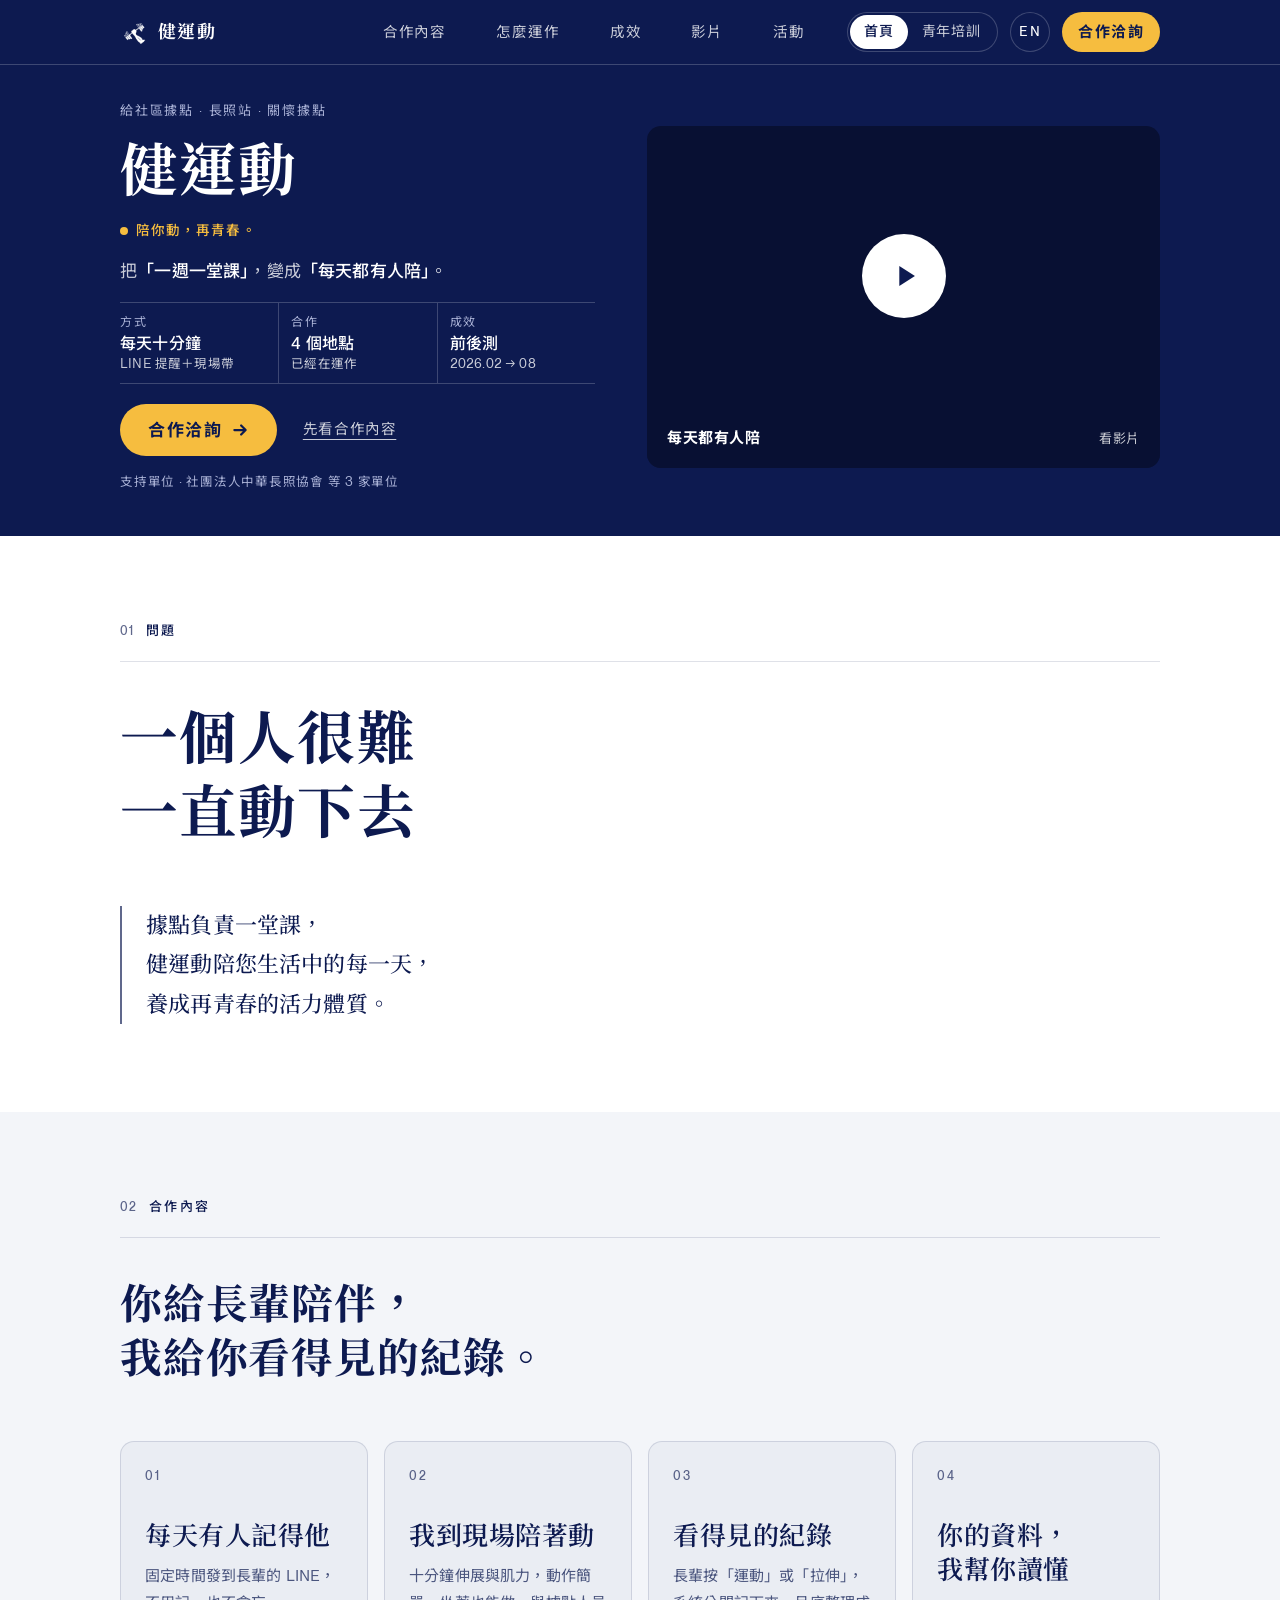
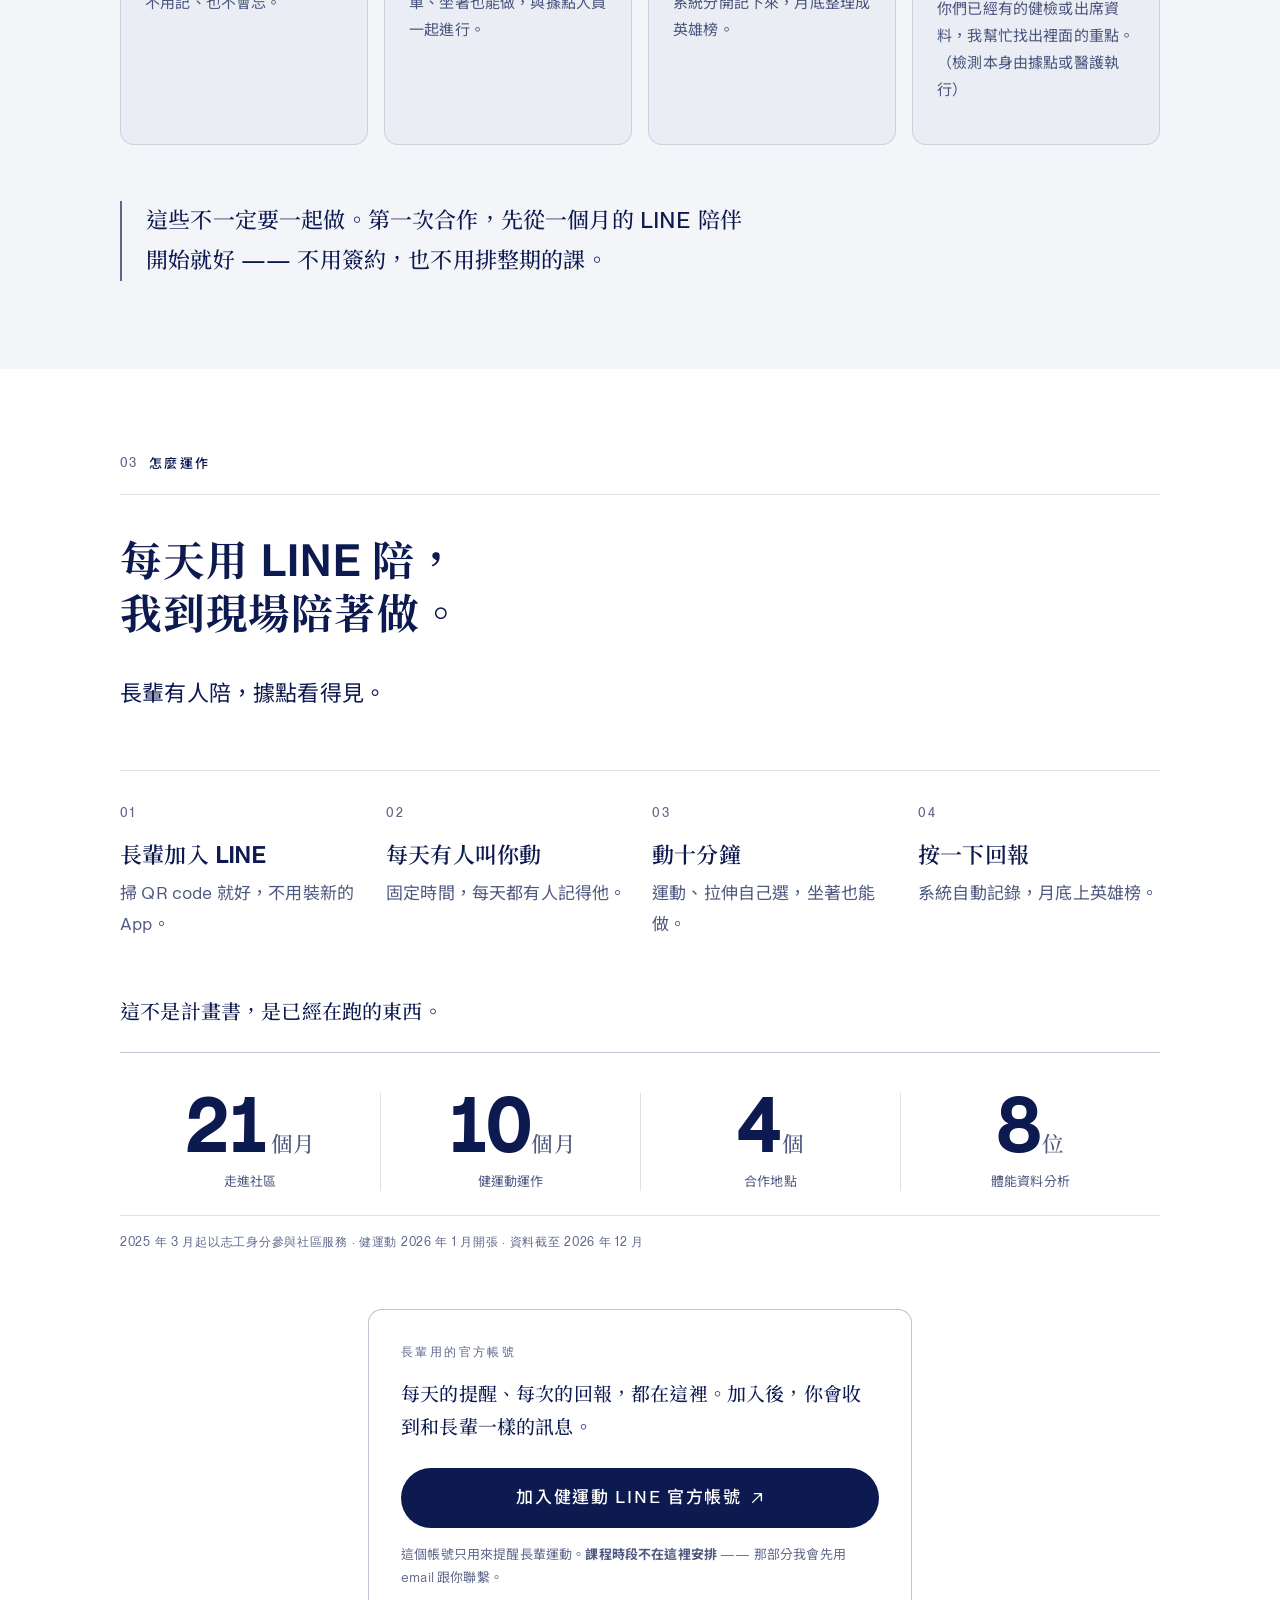
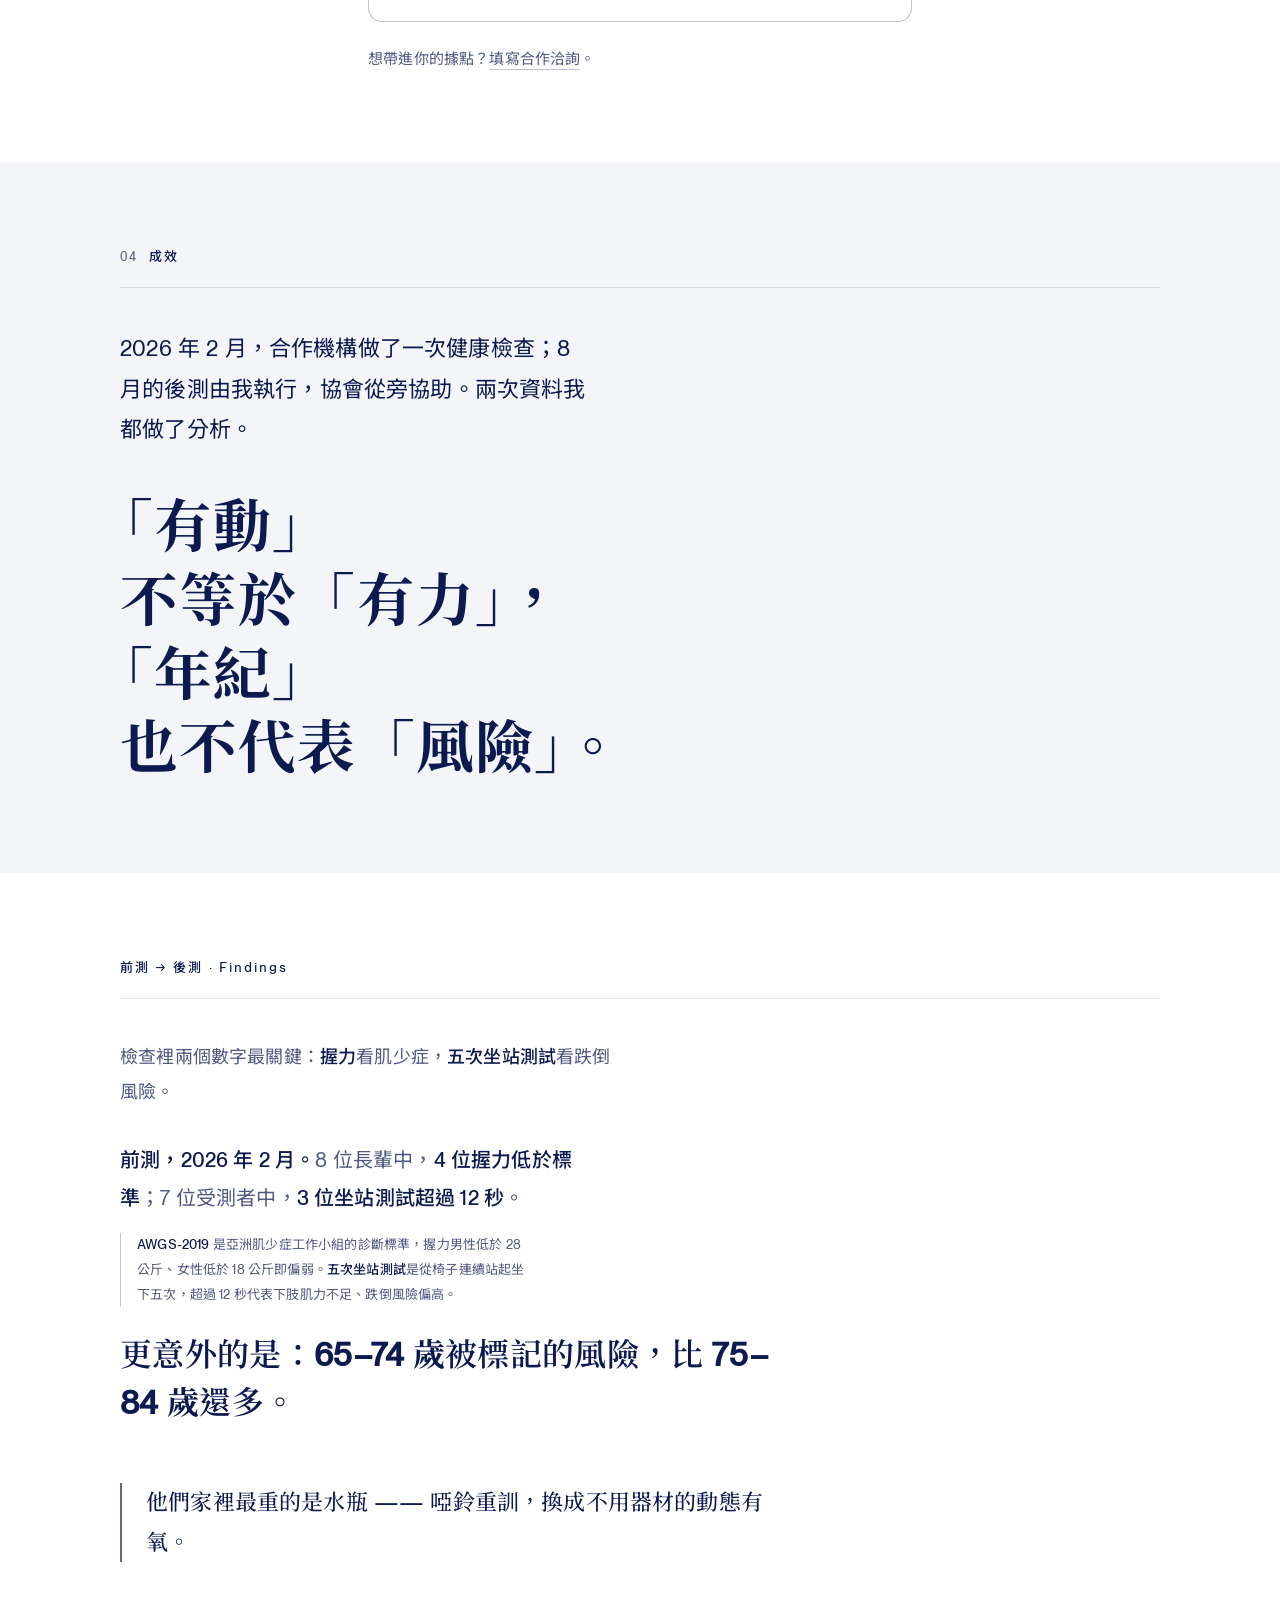
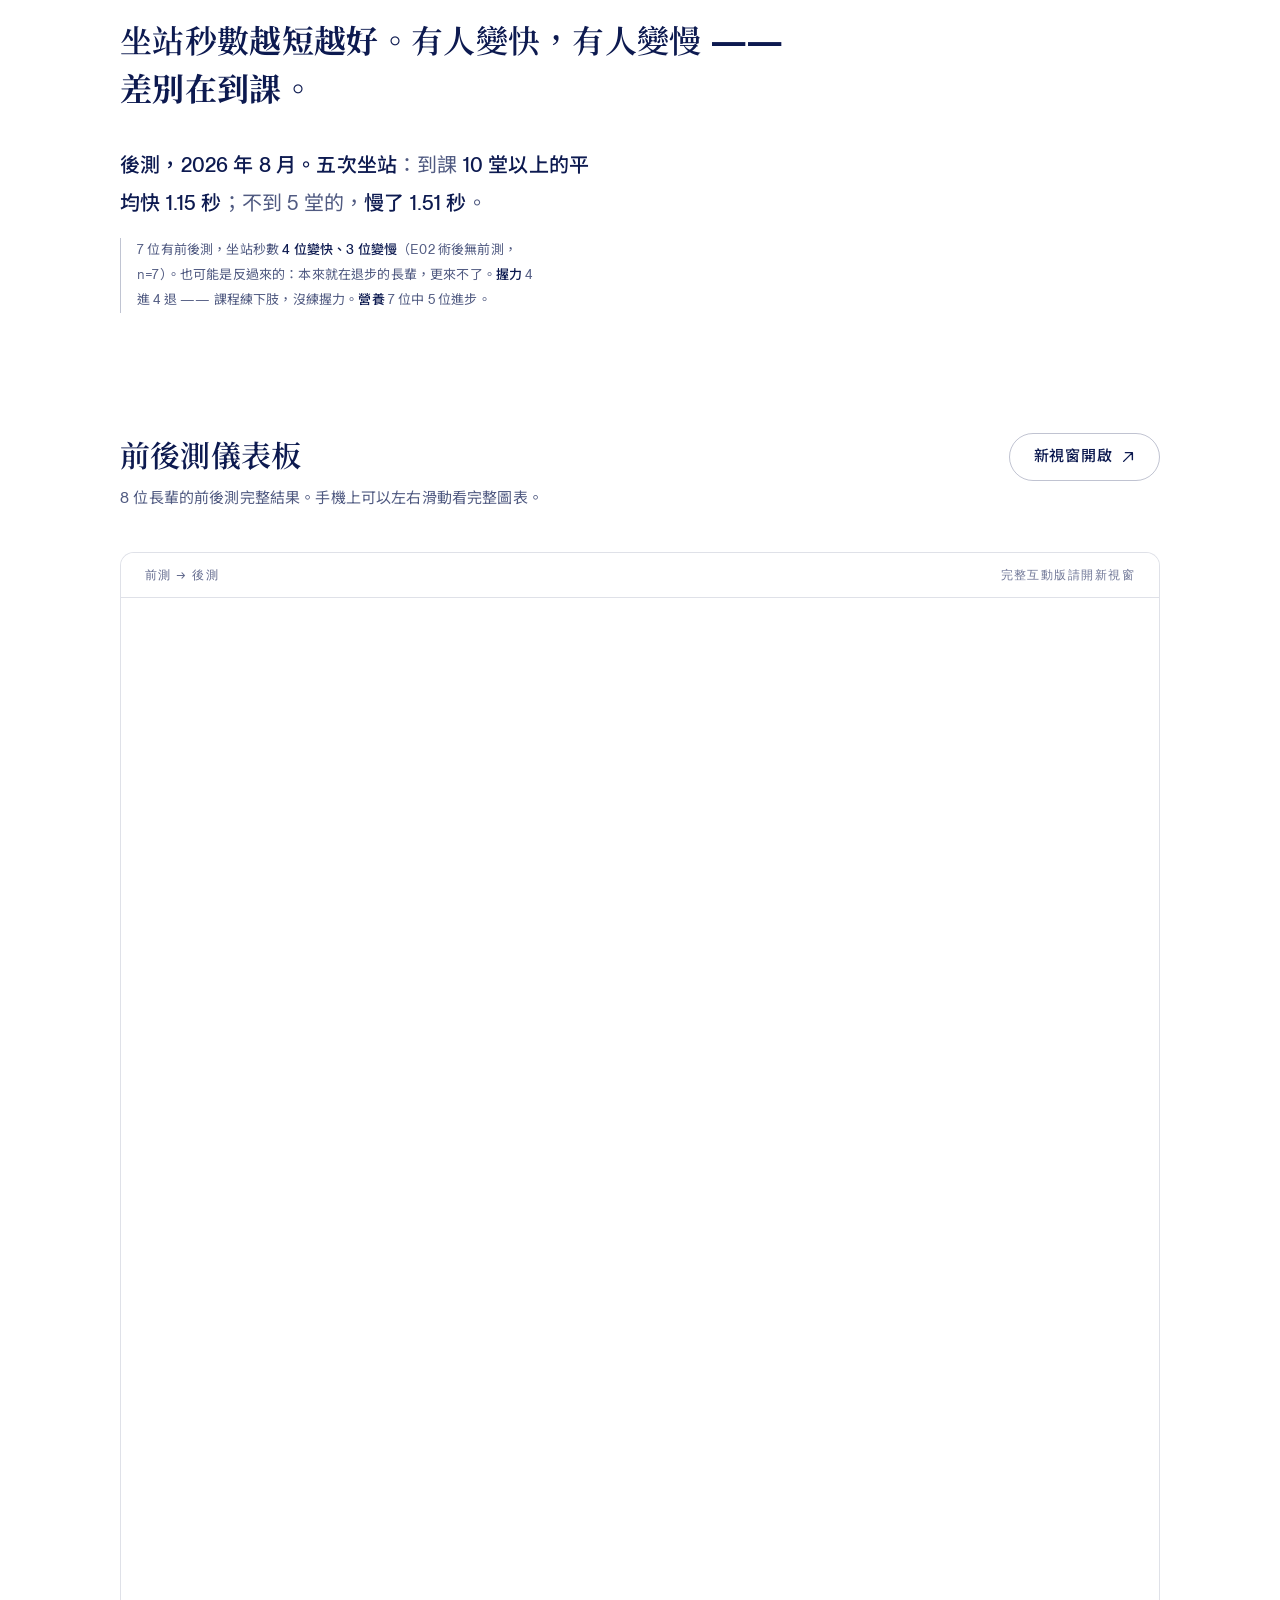
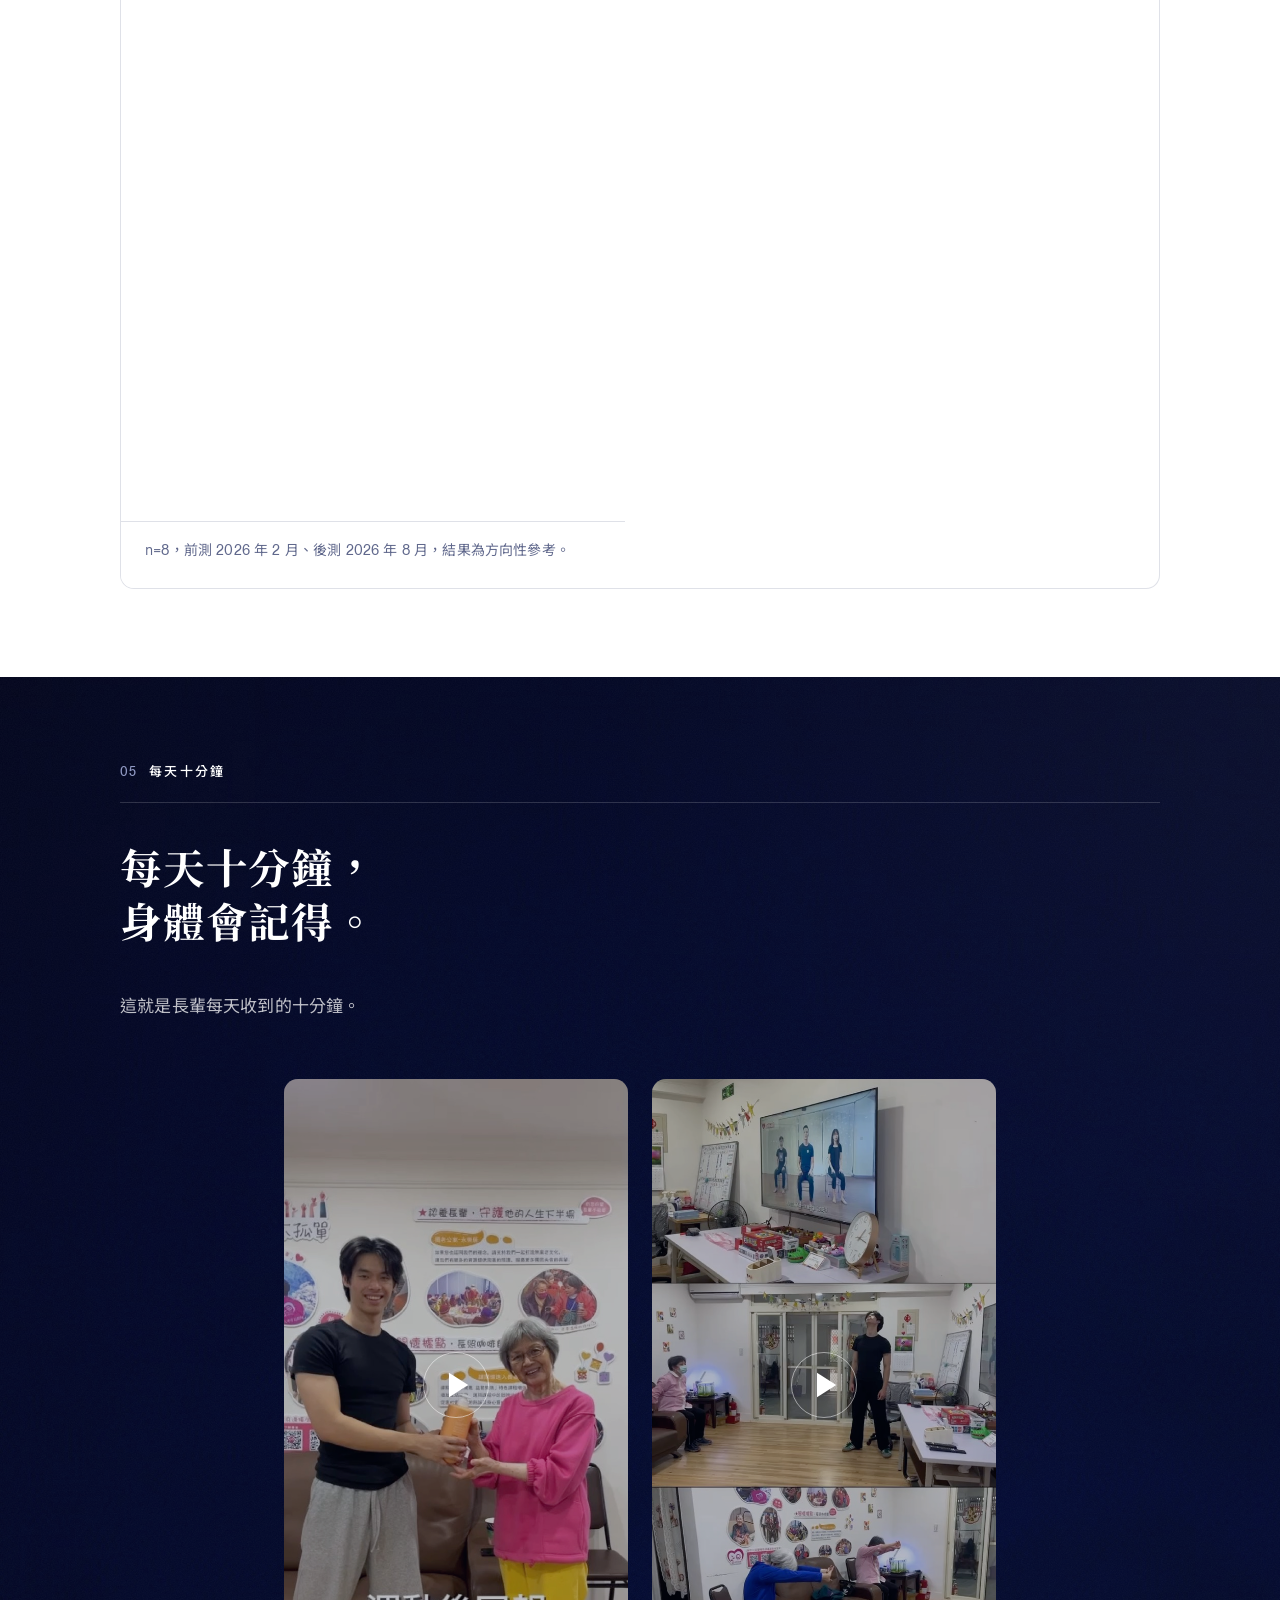
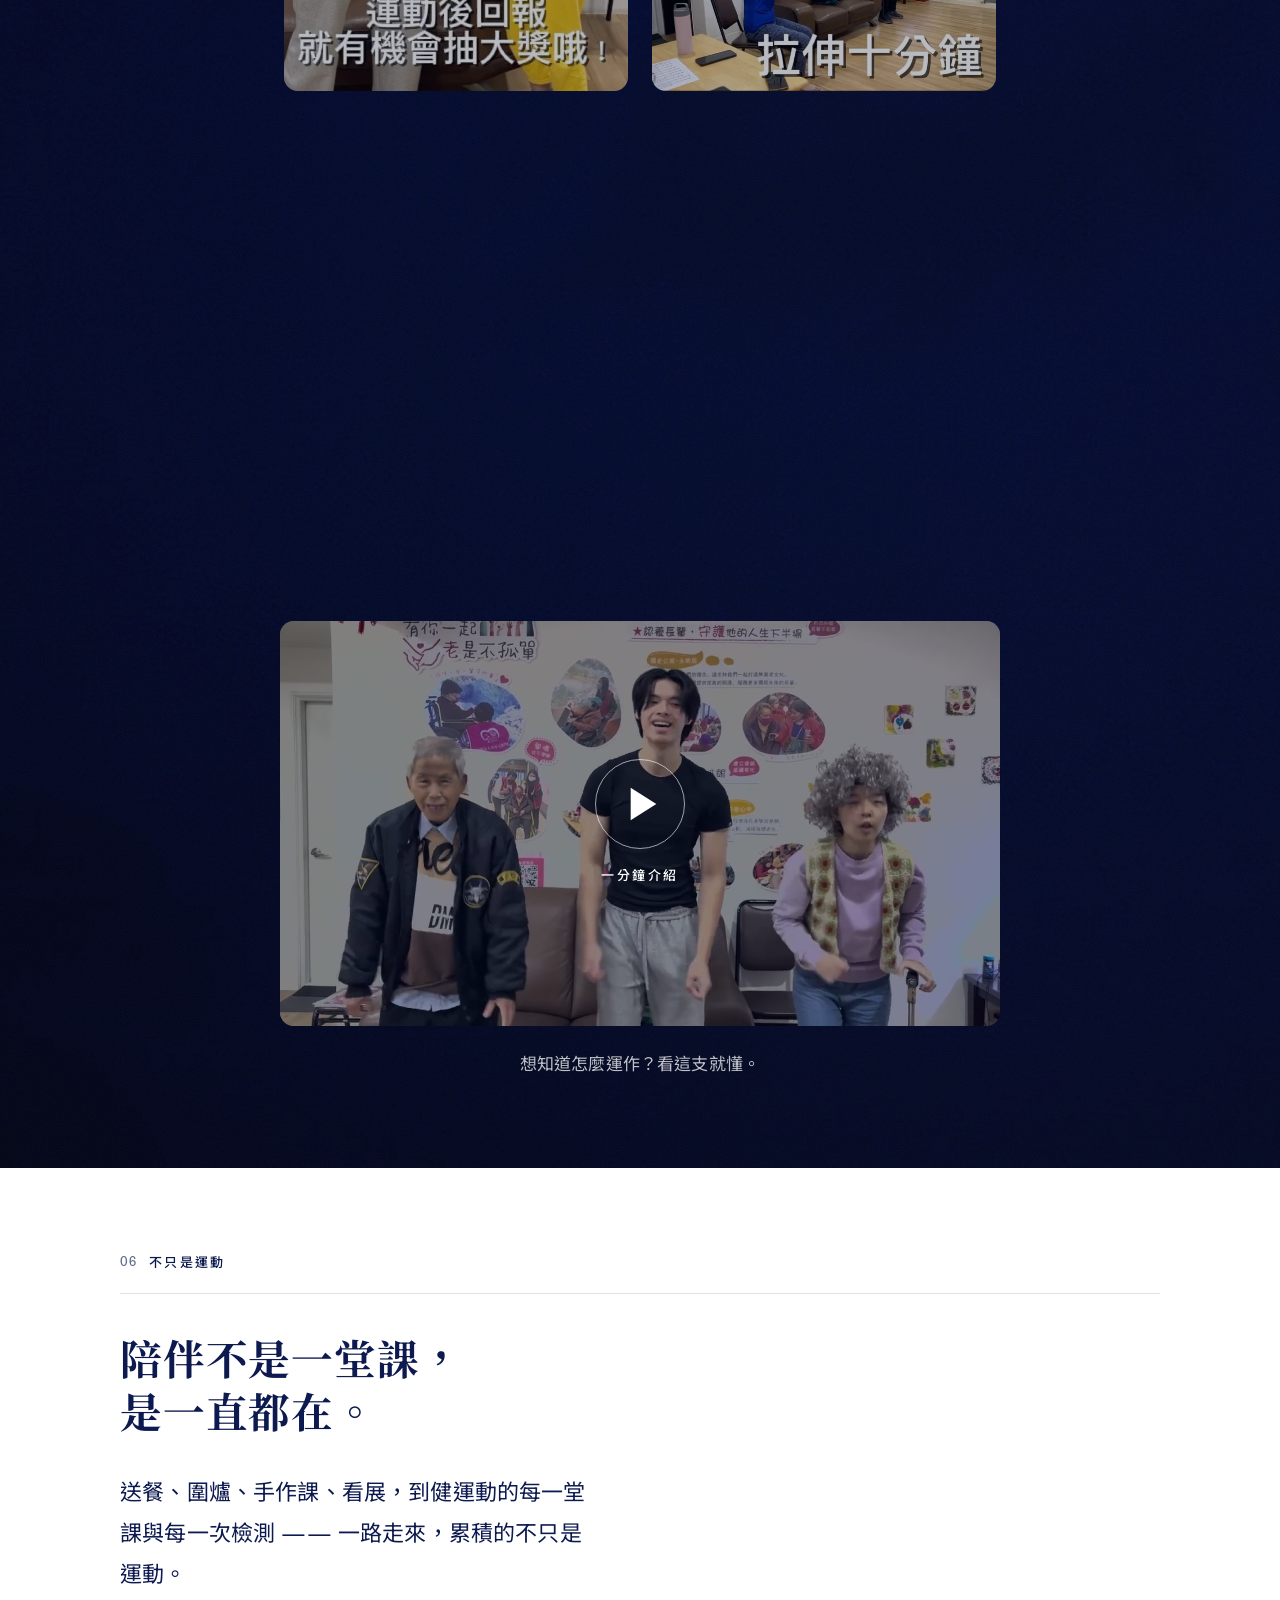
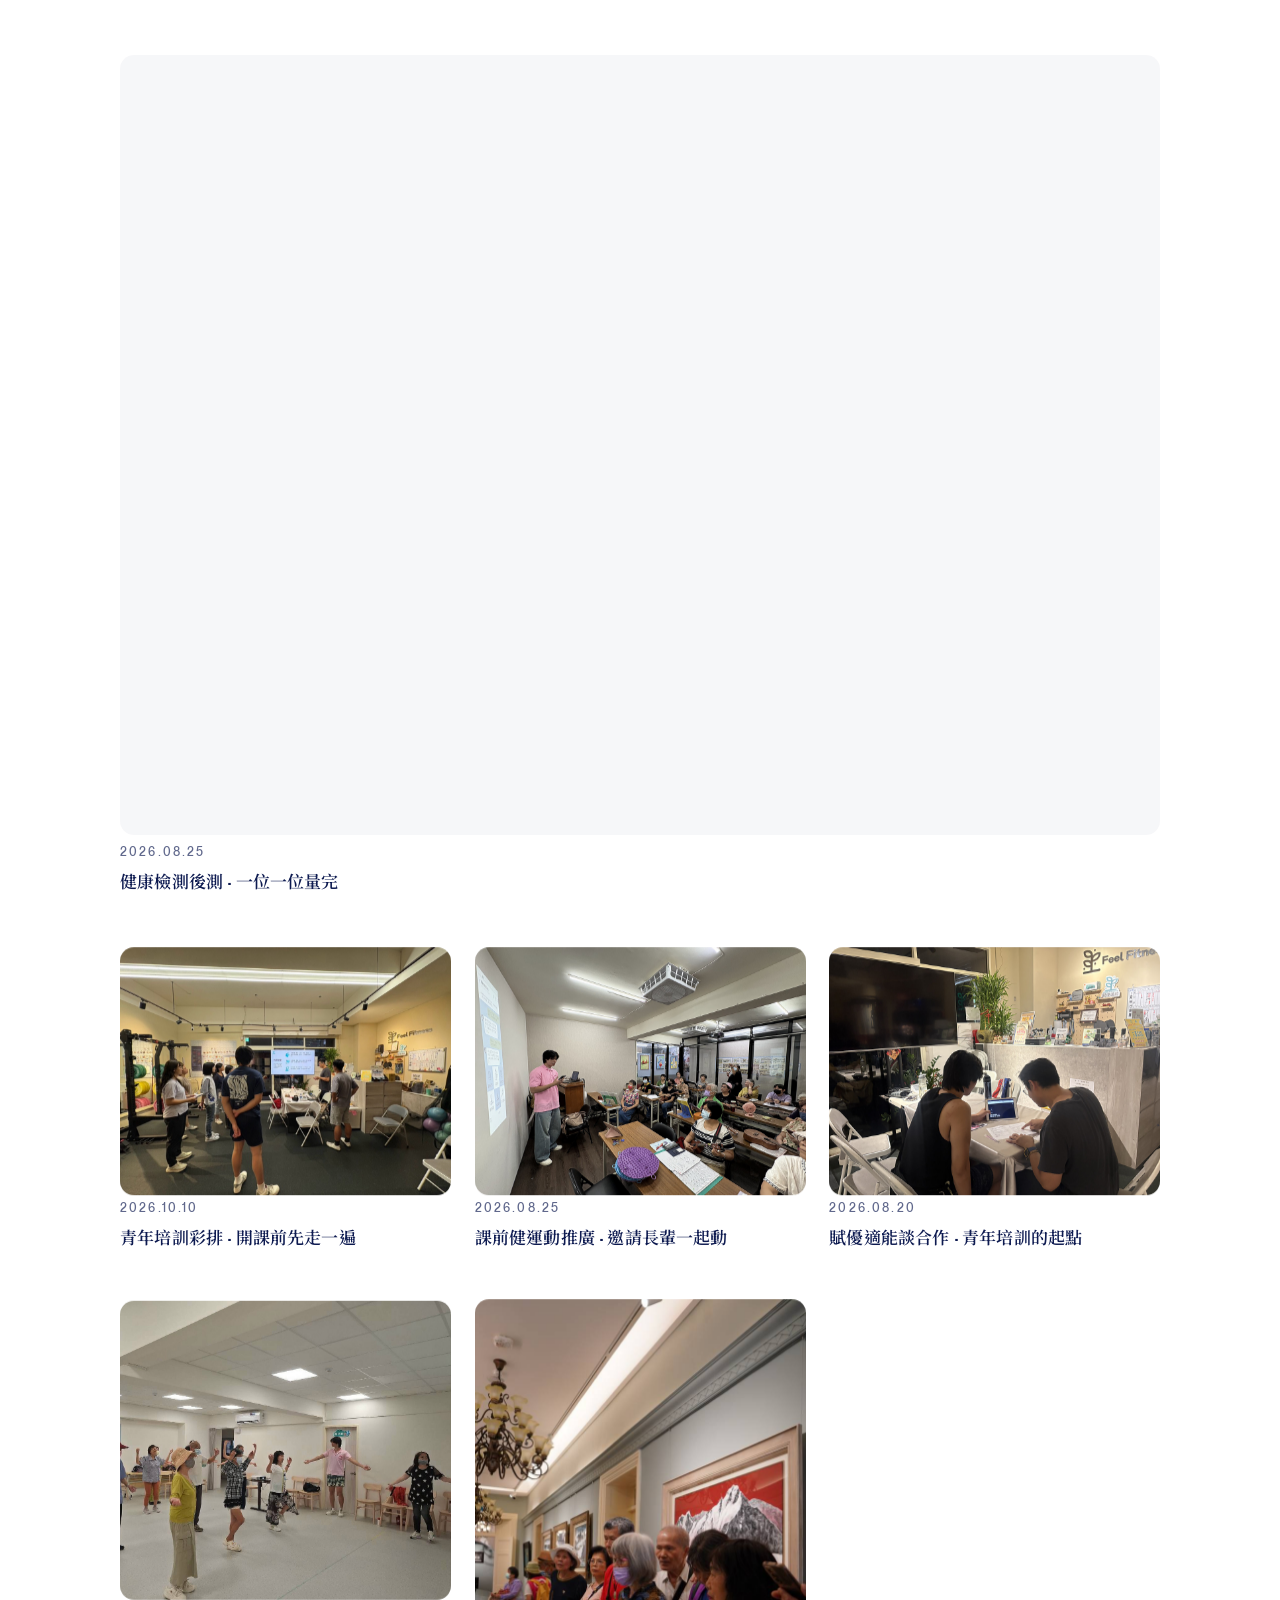
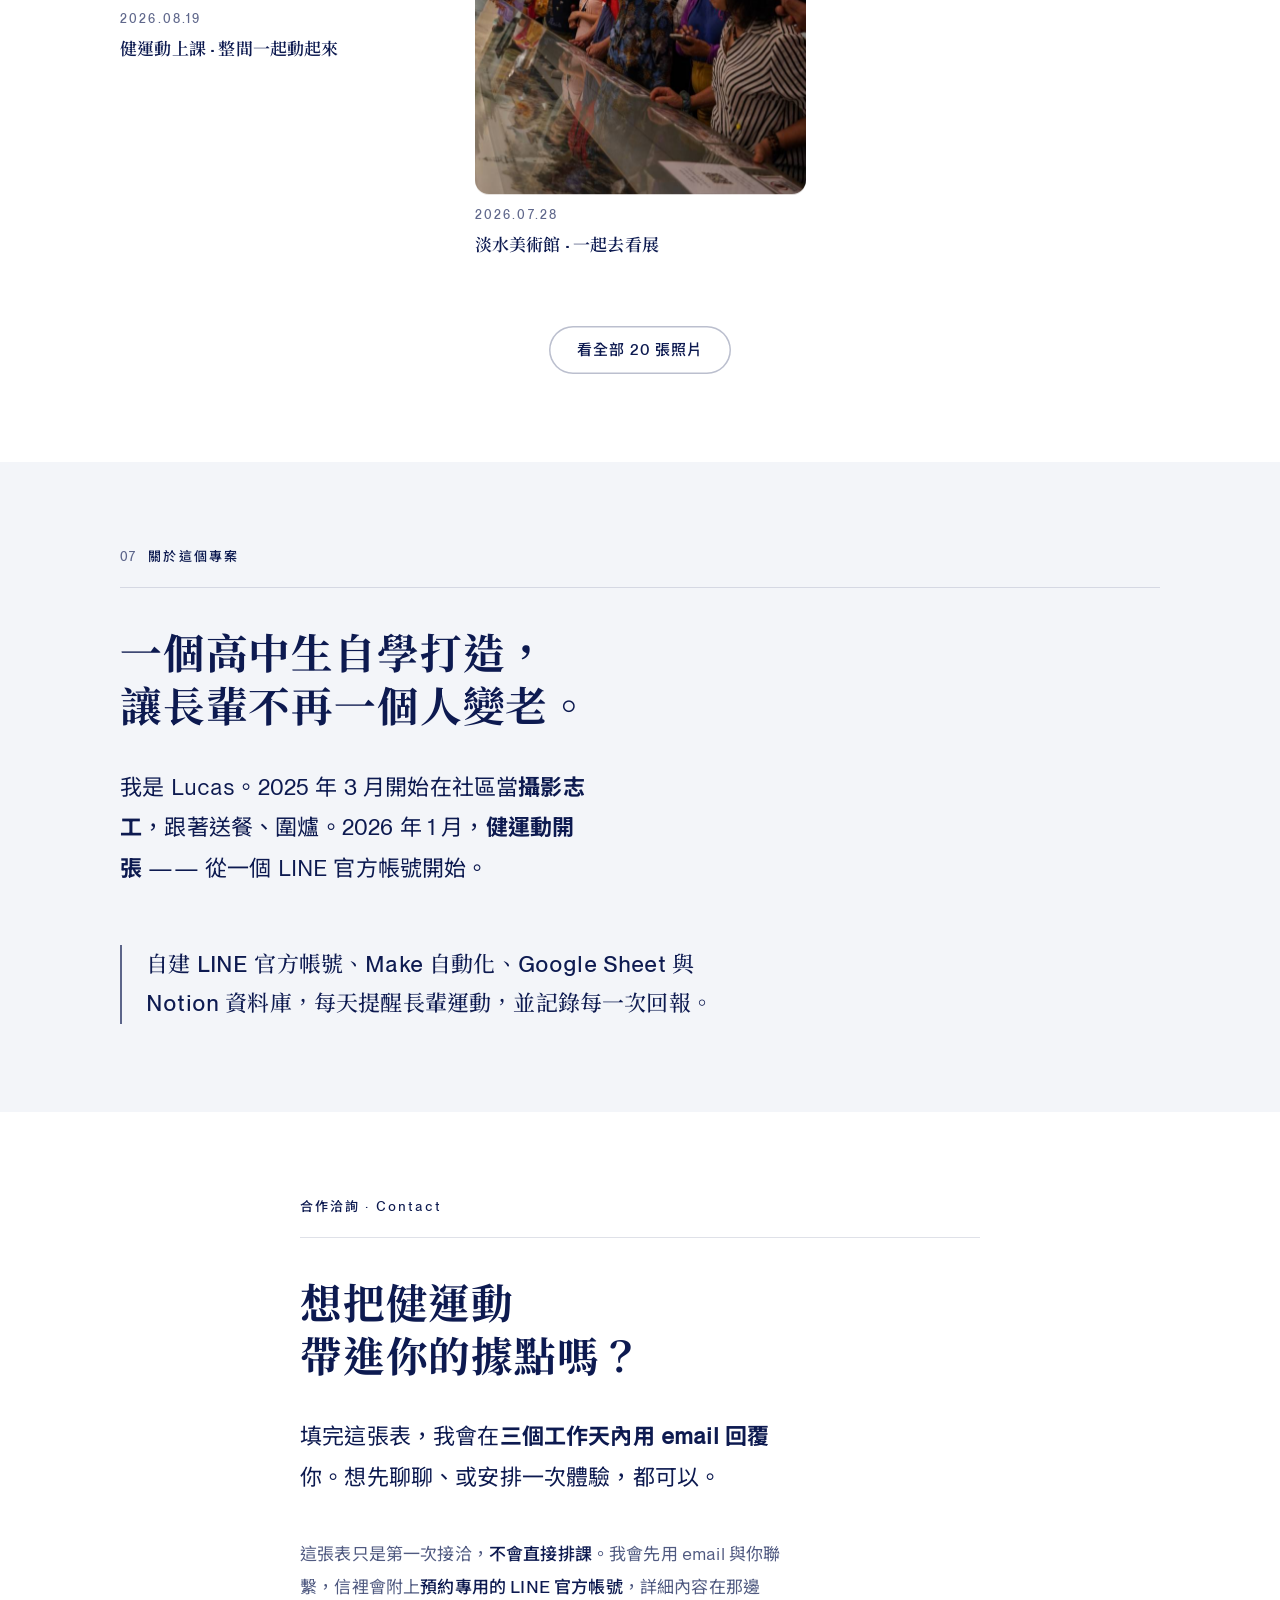
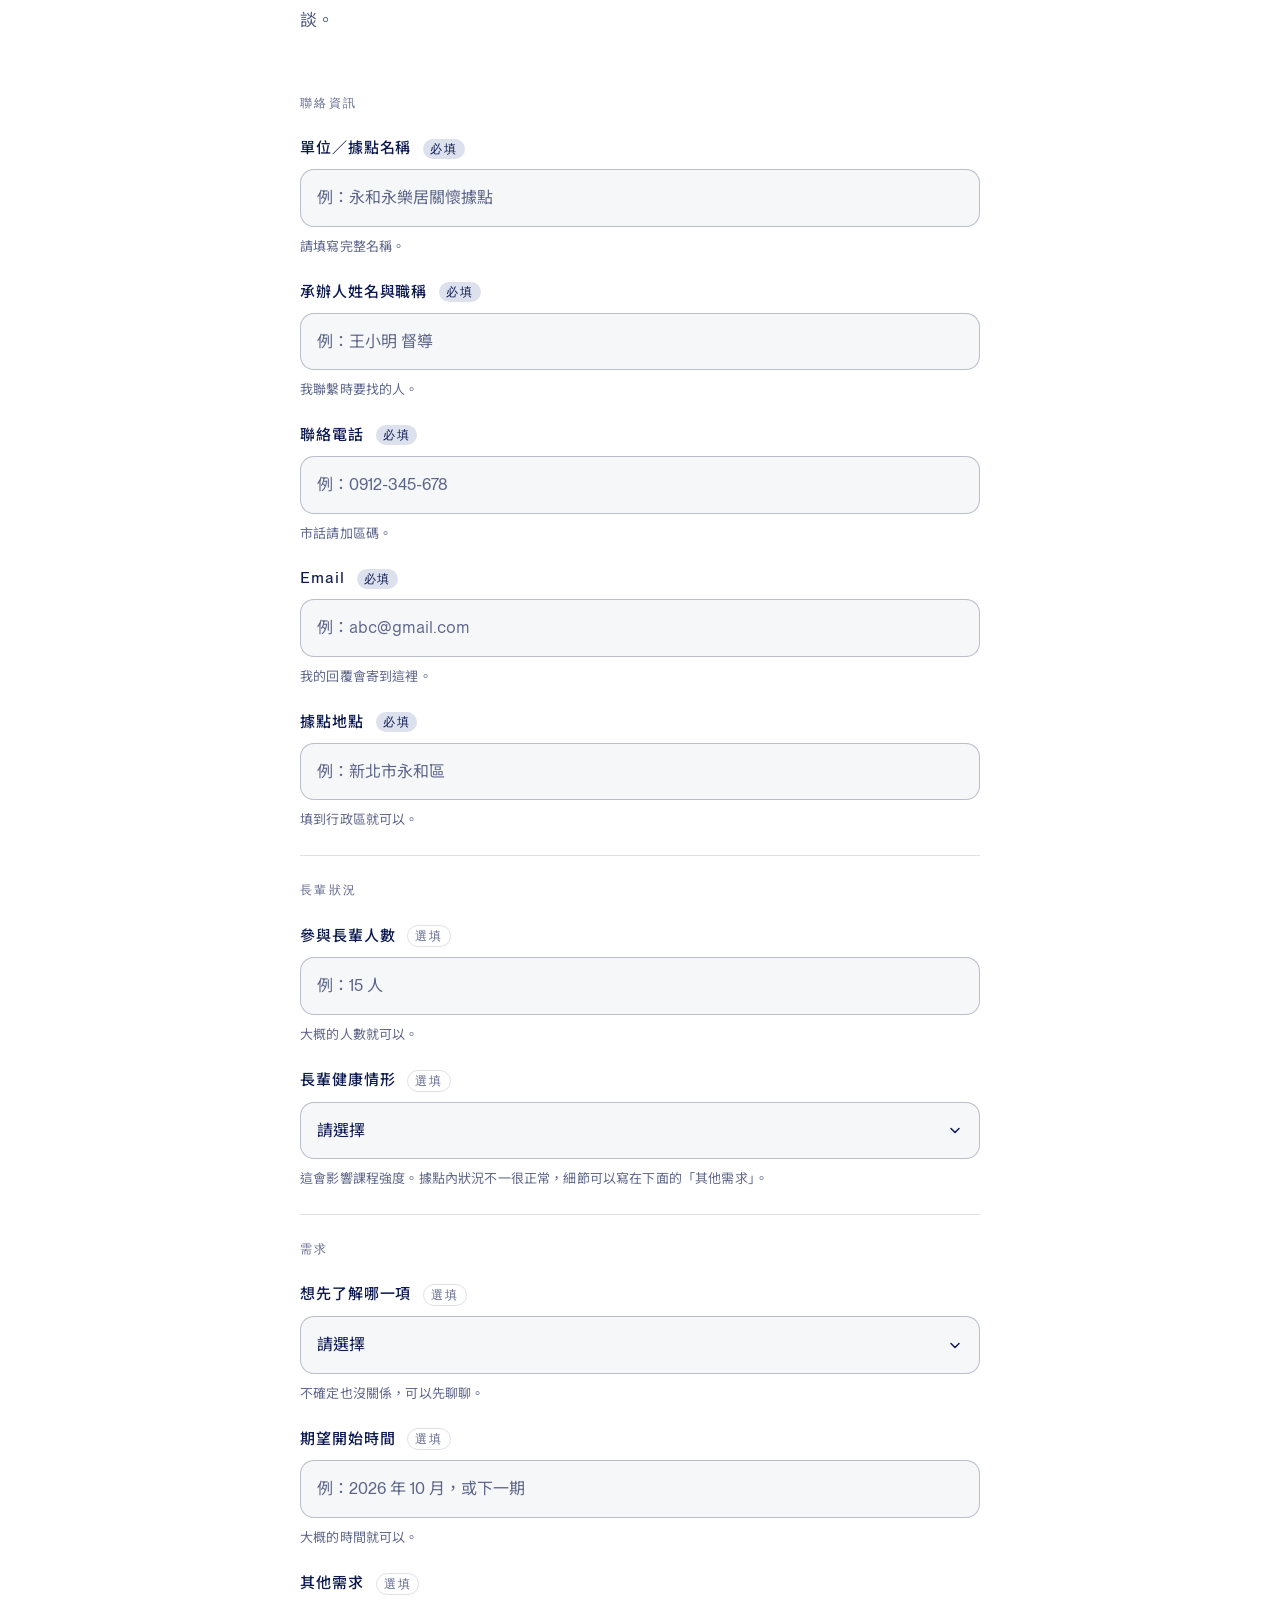
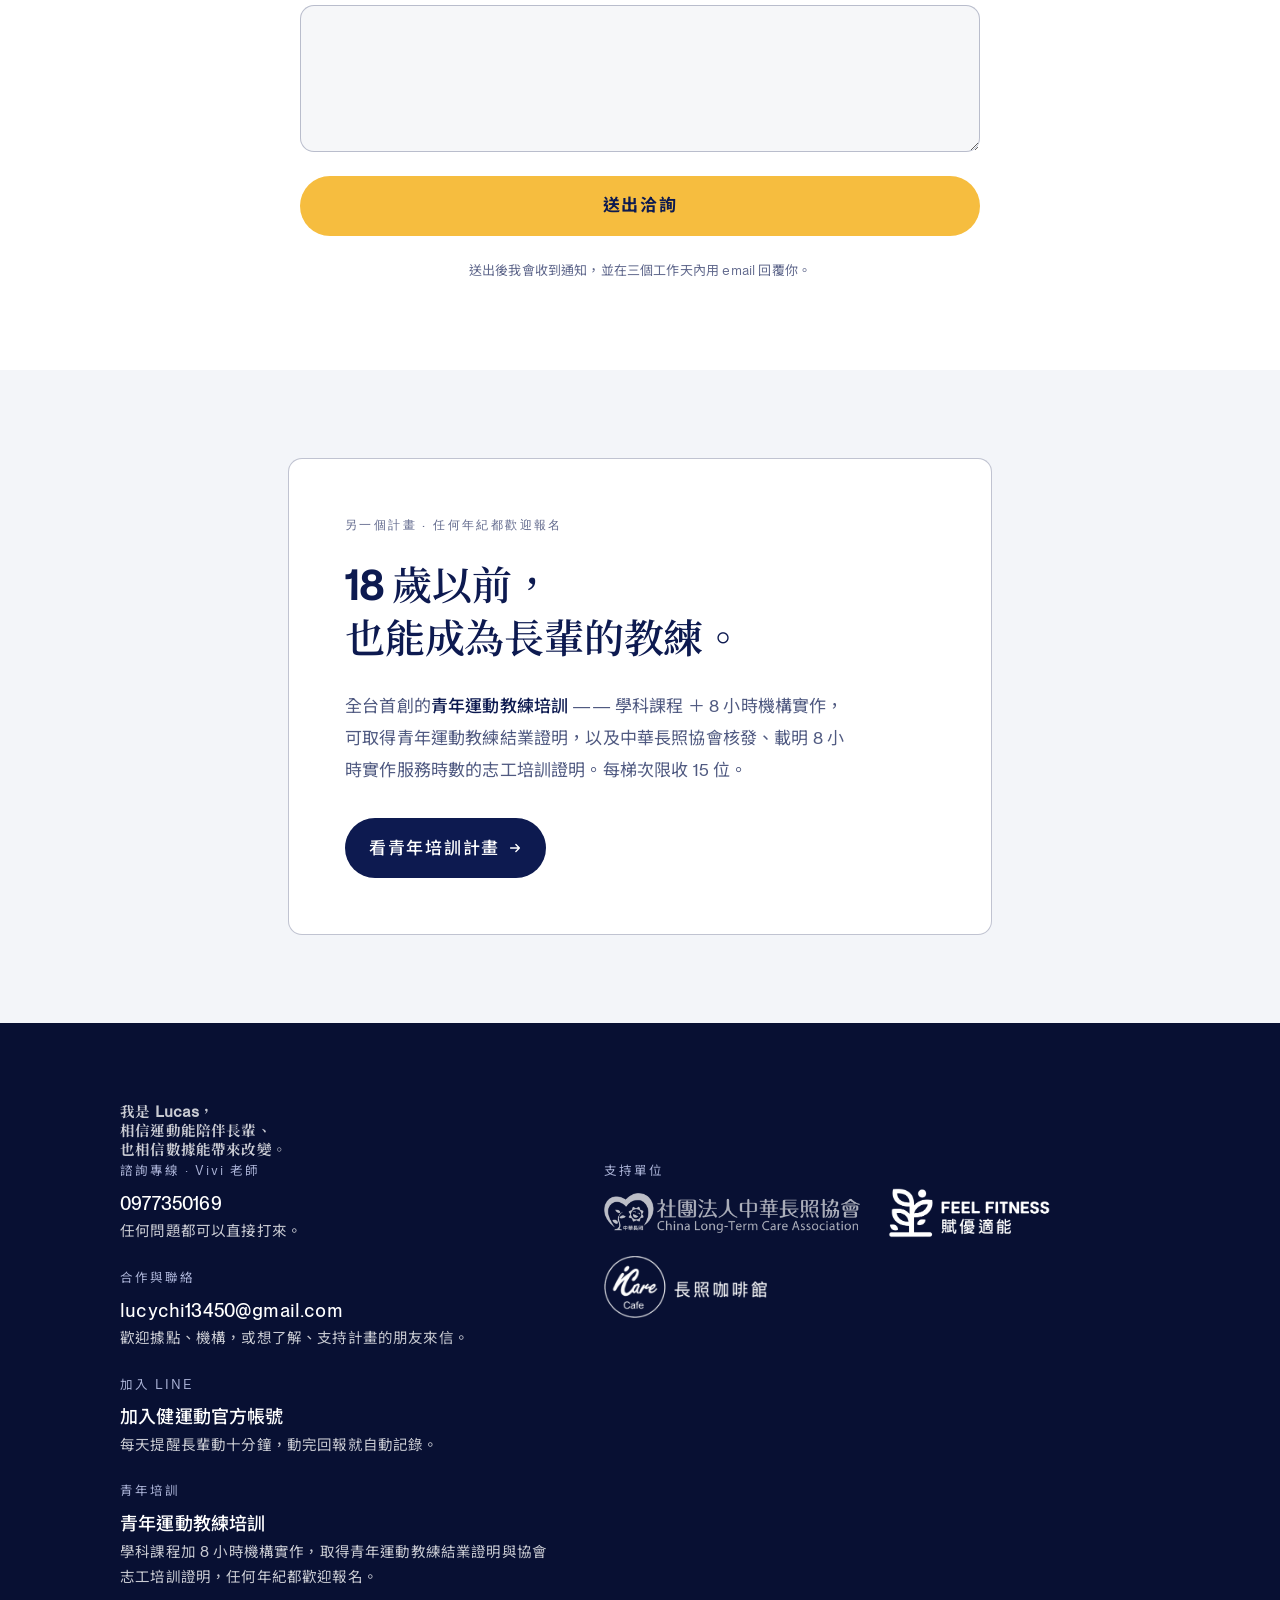
==== commit fd645620: "首頁主視覺：照片改為可播放的直式影片（陪長輩晨運的 90 天） Co-Authored-By: Claude Opus 5.5 <noreply@anthropic.com>" ====
--- a/index.html
+++ b/index.html
@@ -3,17 +3,22 @@
 <head>
 <meta charset="utf-8">
 <meta name="viewport" content="width=device-width, initial-scale=1, viewport-fit=cover">
-<title data-en="Daily Ten · Moving with you, young again">健運動 · 陪你動，再青春</title>
-<meta name="description" content="健運動：陪你動，再青春。據點負責一堂課，健運動陪長輩生活中的每一天。給社區據點、長照站與關懷據點。">
+<title data-en="Daily Ten · Moving with you, young again">健運動 Daily Ten · 陪你動，再青春</title>
+<meta name="description" content="健運動 Daily Ten：陪你動，再青春。據點負責一堂課，健運動陪長輩生活中的每一天。給社區據點、長照站與關懷據點。">
 <meta name="theme-color" content="#0d1a50">
 <meta name="format-detection" content="telephone=no">
 
 <meta property="og:type" content="website">
 <meta property="og:locale" content="zh_TW">
-<meta property="og:site_name" content="健運動">
-<meta property="og:title" content="健運動 · 陪你動，再青春">
+<meta property="og:site_name" content="健運動 Daily Ten">
+<meta property="og:url" content="https://lucassuc.github.io/senior-fitness/">
+<meta property="og:title" content="健運動 Daily Ten · 陪你動，再青春">
 <meta property="og:description" content="一個人很難一直動下去。據點負責一堂課，健運動陪您生活中的每一天，養成再青春的活力體質。">
-<meta property="og:image" content="assets/img/hero-og-1200.jpg?v=45">
+<meta property="og:image" content="https://lucassuc.github.io/senior-fitness/assets/img/hero-og-1200.jpg?v=45">
+<link rel="canonical" href="https://lucassuc.github.io/senior-fitness/">
+<script type="application/ld+json">
+{"@context":"https://schema.org","@type":"Organization","name":"健運動","alternateName":["Daily Ten","健運動 Daily Ten"],"url":"https://lucassuc.github.io/senior-fitness/","logo":"https://lucassuc.github.io/senior-fitness/assets/img/icon-512.png","description":"每天用 LINE 陪社區長輩運動十分鐘，並到長照據點現場帶動。","areaServed":"新北市","email":"lucychi13450@gmail.com"}
+</script>
 <meta name="twitter:card" content="summary_large_image">
 
 <link rel="icon" href="assets/img/icon-64.png?v=6" sizes="64x64">
@@ -34,7 +39,7 @@
      button, dock, footer) and the layer that brings the sections below into
      the same scale. Order matters: site.css, then v2, then home2. -->
 <link rel="stylesheet" href="assets/css/v2.css?v=3">
-<link rel="stylesheet" href="assets/css/home2.css?v=2">
+<link rel="stylesheet" href="assets/css/home2.css?v=4">
 <script>document.documentElement.className += " js";</script>
 </head>
 <body>
@@ -104,13 +109,16 @@
       <p class="vhero__by"><span data-en="Supported by the China Long-Term Care Association and two others">支持單位 · 社團法人中華長照協會 等 3 家單位</span></p>
     </div>
 
-    <div class="vhero__media vhero__media--plain" style="--pos:50% 30%">
+    <!-- The photo is the poster for a vertical YouTube Short (same pattern as
+         the course hero): v2.js plays it in #player, which is set to 9:16. -->
+    <a class="vhero__media" href="https://www.youtube.com/shorts/NmujPtonDwo" target="_blank" rel="noopener" data-yt="NmujPtonDwo" data-yt-title="健運動影片" data-en-yt-title="Daily Ten film" aria-label="播放健運動影片" data-en-aria="Play the Daily Ten film" style="--pos:50% 30%">
       <picture>
         <source media="(min-width: 900px)" srcset="assets/img/hero-2093.jpg?v=45">
         <img src="assets/img/hero-mobile-1400.jpg?v=45" alt="長輩與帶運動的青年一起高舉手臂，笑著活動身體" data-en-alt="Three elders and the young coach raising their arms by an outdoor railing, laughing as they move together" width="1400" height="933" fetchpriority="high" decoding="async">
       </picture>
-      <span class="vhero__cap"><b data-en="Someone with you every day">每天都有人陪</b></span>
-    </div>
+      <span class="vhero__play" aria-hidden="true"><svg viewBox="0 0 24 24"><path d="M8 5v14l11-7z"/></svg></span>
+      <span class="vhero__cap"><b data-en="Someone with you every day">每天都有人陪</b><span data-en="Watch the film">看影片</span></span>
+    </a>
   </div>
 </section>
 
@@ -800,7 +808,14 @@
   </button>
 </div>
 
-<script src="assets/js/site.js?v=117" defer></script>
-<script src="assets/js/v2.js?v=1" defer></script>
+<dialog id="player" aria-label="健運動影片" data-en-aria="Daily Ten film">
+  <div class="player player--tall">
+    <button class="view__x" type="button" data-close data-en="Close">關閉</button>
+    <div class="player__box" id="playerBox"></div>
+  </div>
+</dialog>
+
+<script src="assets/js/site.js?v=123" defer></script>
+<script src="assets/js/v2.js?v=2" defer></script>
 </body>
 </html>
--- a/assets/css/home2.css
+++ b/assets/css/home2.css
@@ -61,3 +61,13 @@
 
 /* bar: underline the section you are in (site.js sets .is-here on .nav__links a) */
 .bar__links a.is-here{color:var(--v-on); text-decoration:underline; text-underline-offset:8px}
+
+/* hero film player — the course page draws these in course2.css; the home
+   page needs them too now that its hero plays a vertical Short (9:16). */
+dialog#player{margin:auto; border:0; padding:0; background:transparent; color:#fff; max-width:100vw; max-height:100vh}
+dialog#player::backdrop{background:rgba(6,11,36,.92)}
+.view__x{justify-self:end; min-width:44px; min-height:44px; border:0; border-radius:999px; background:rgba(255,255,255,.14); color:#fff; font-size:14px; cursor:pointer; padding:0 16px}
+.player{display:grid; gap:12px}
+.player--tall{width:min(92vw, calc((100svh - 96px) * 9 / 16))}
+.player__box{aspect-ratio:9/16; background:#000; border-radius:12px; overflow:hidden}
+.player iframe{width:100%; height:100%; border:0; display:block}
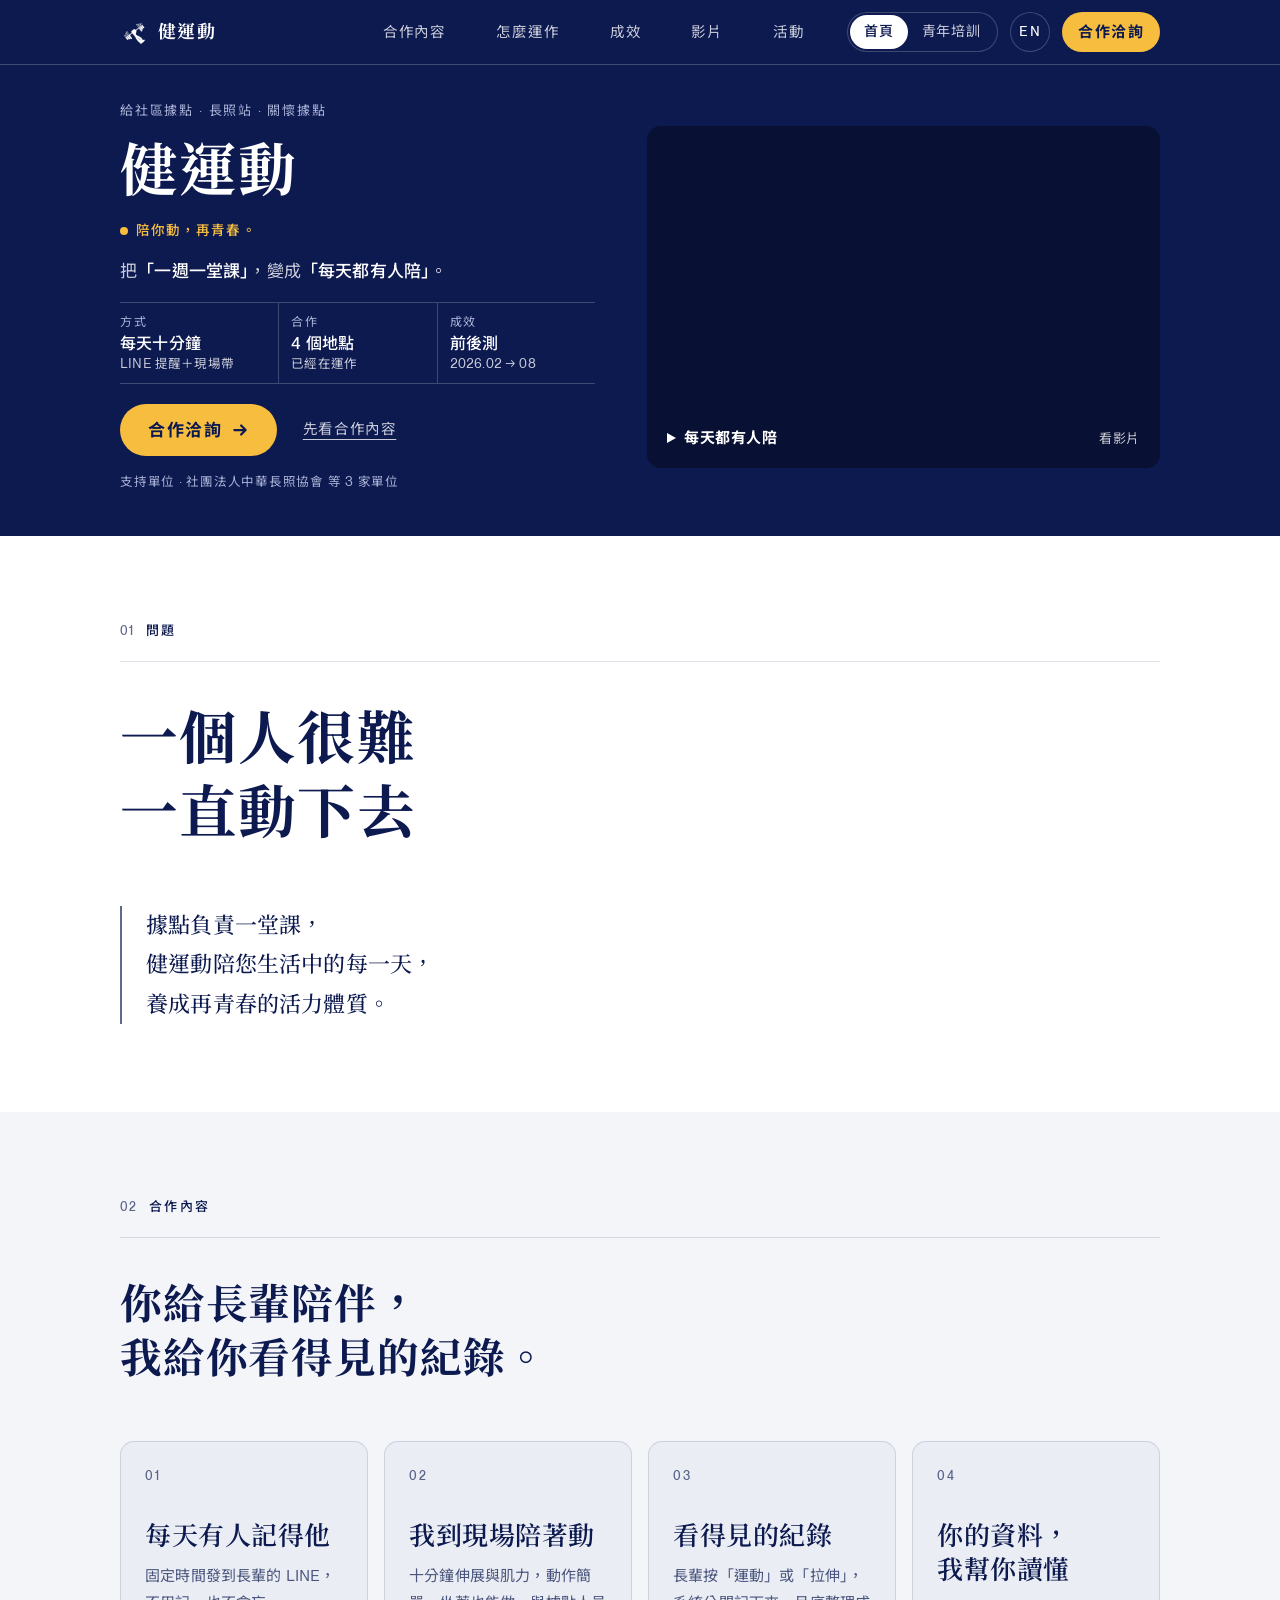
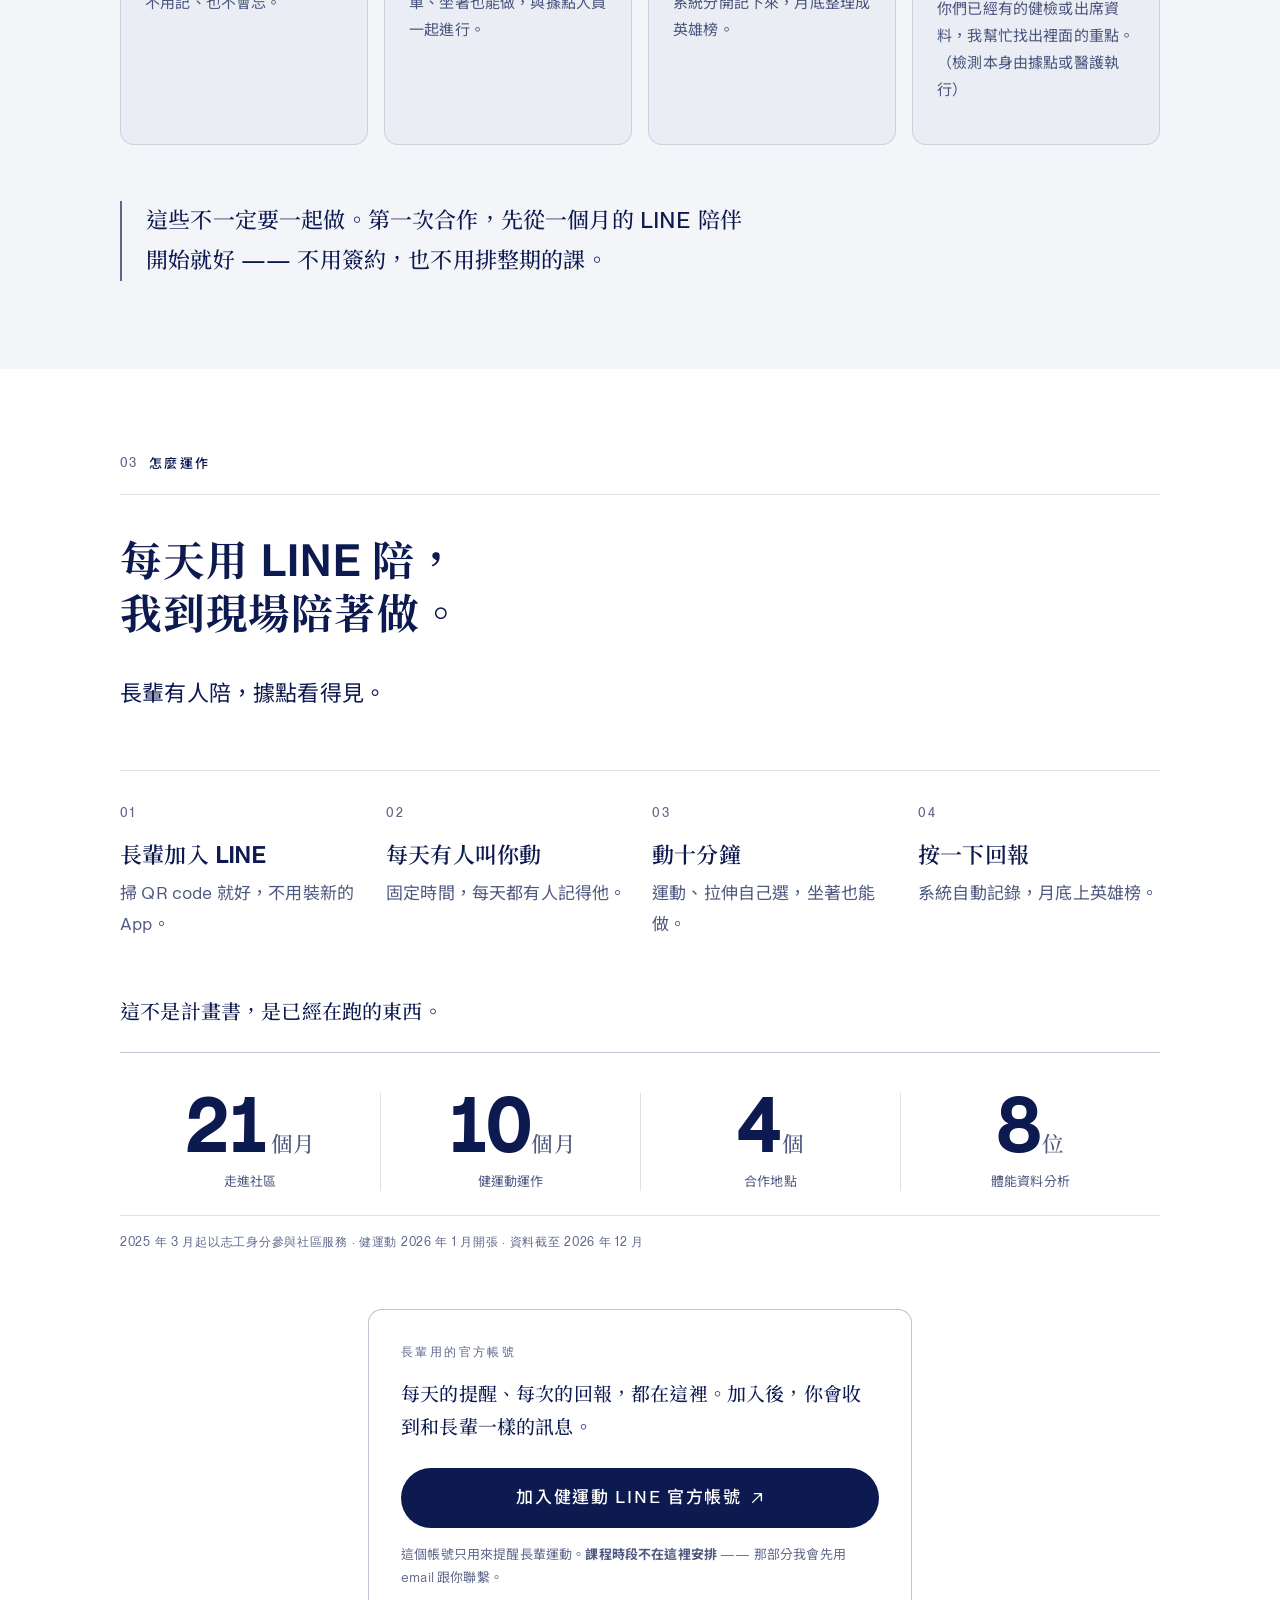
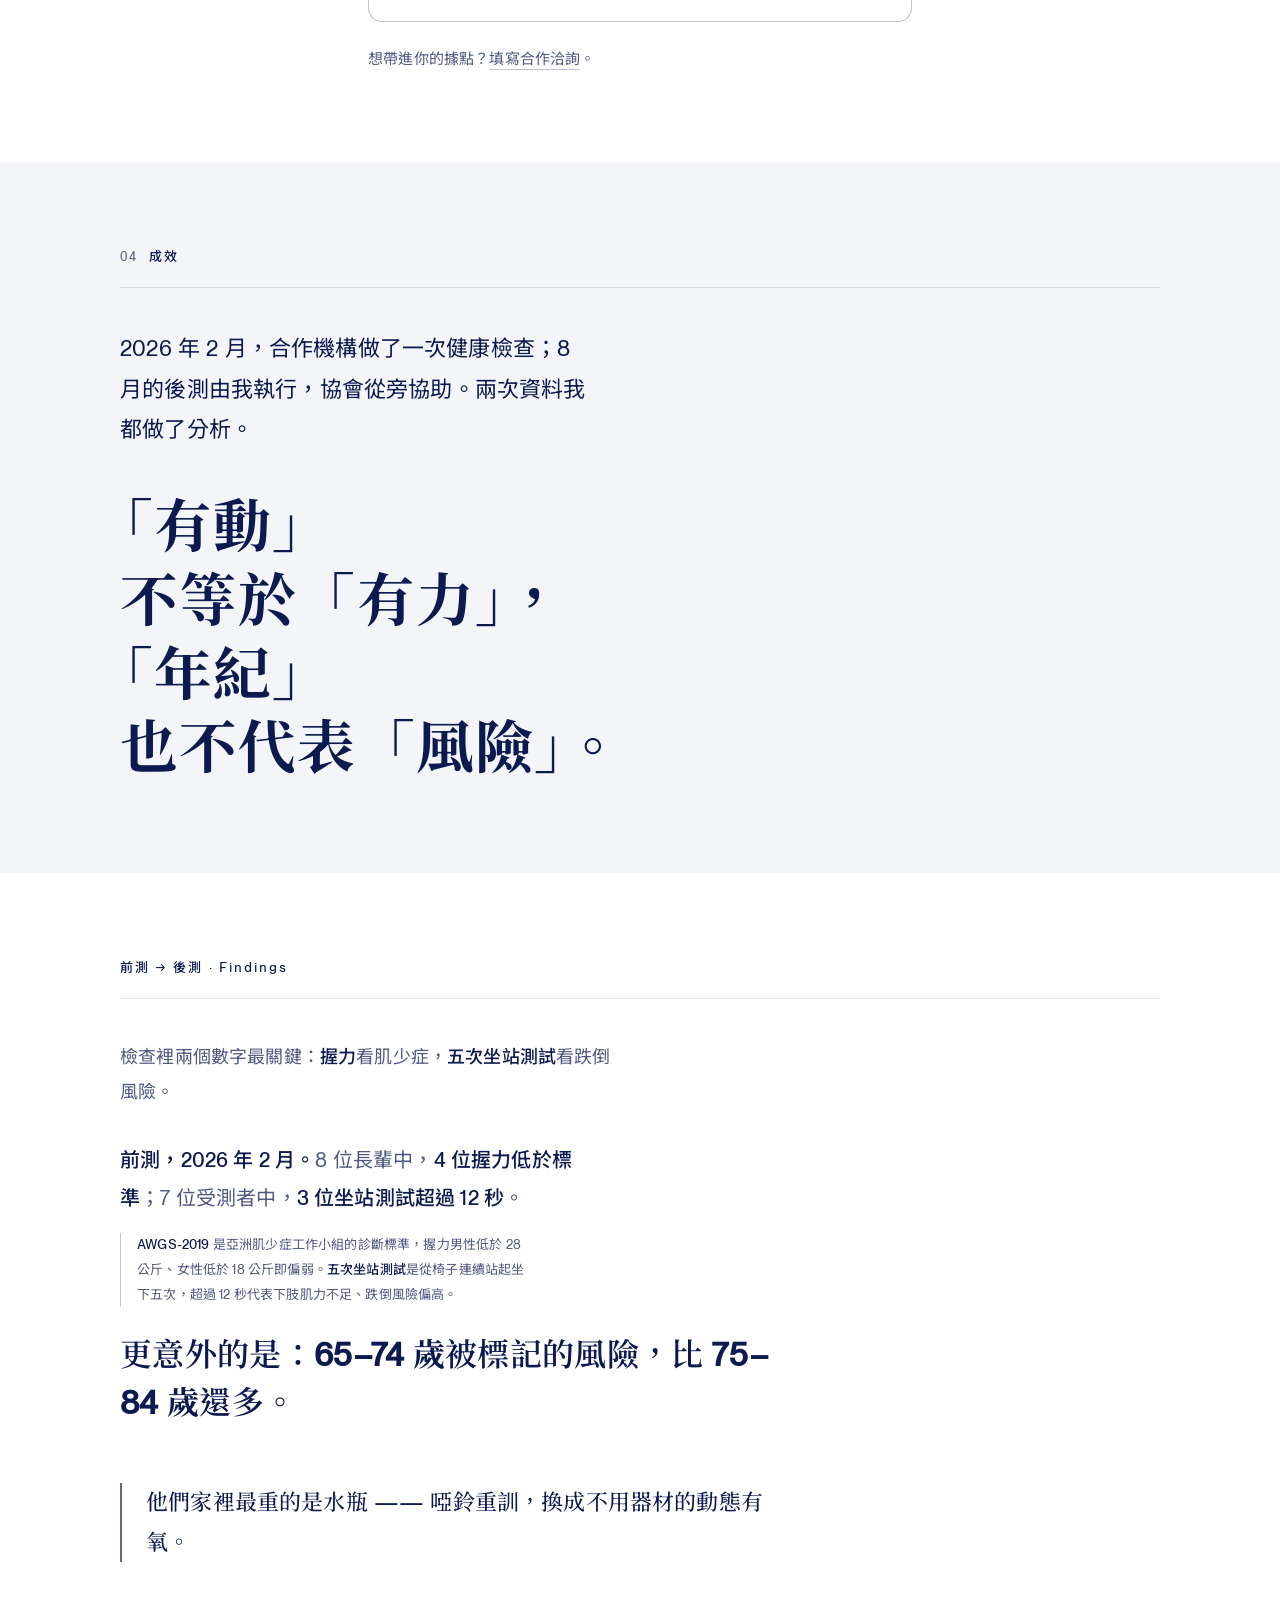
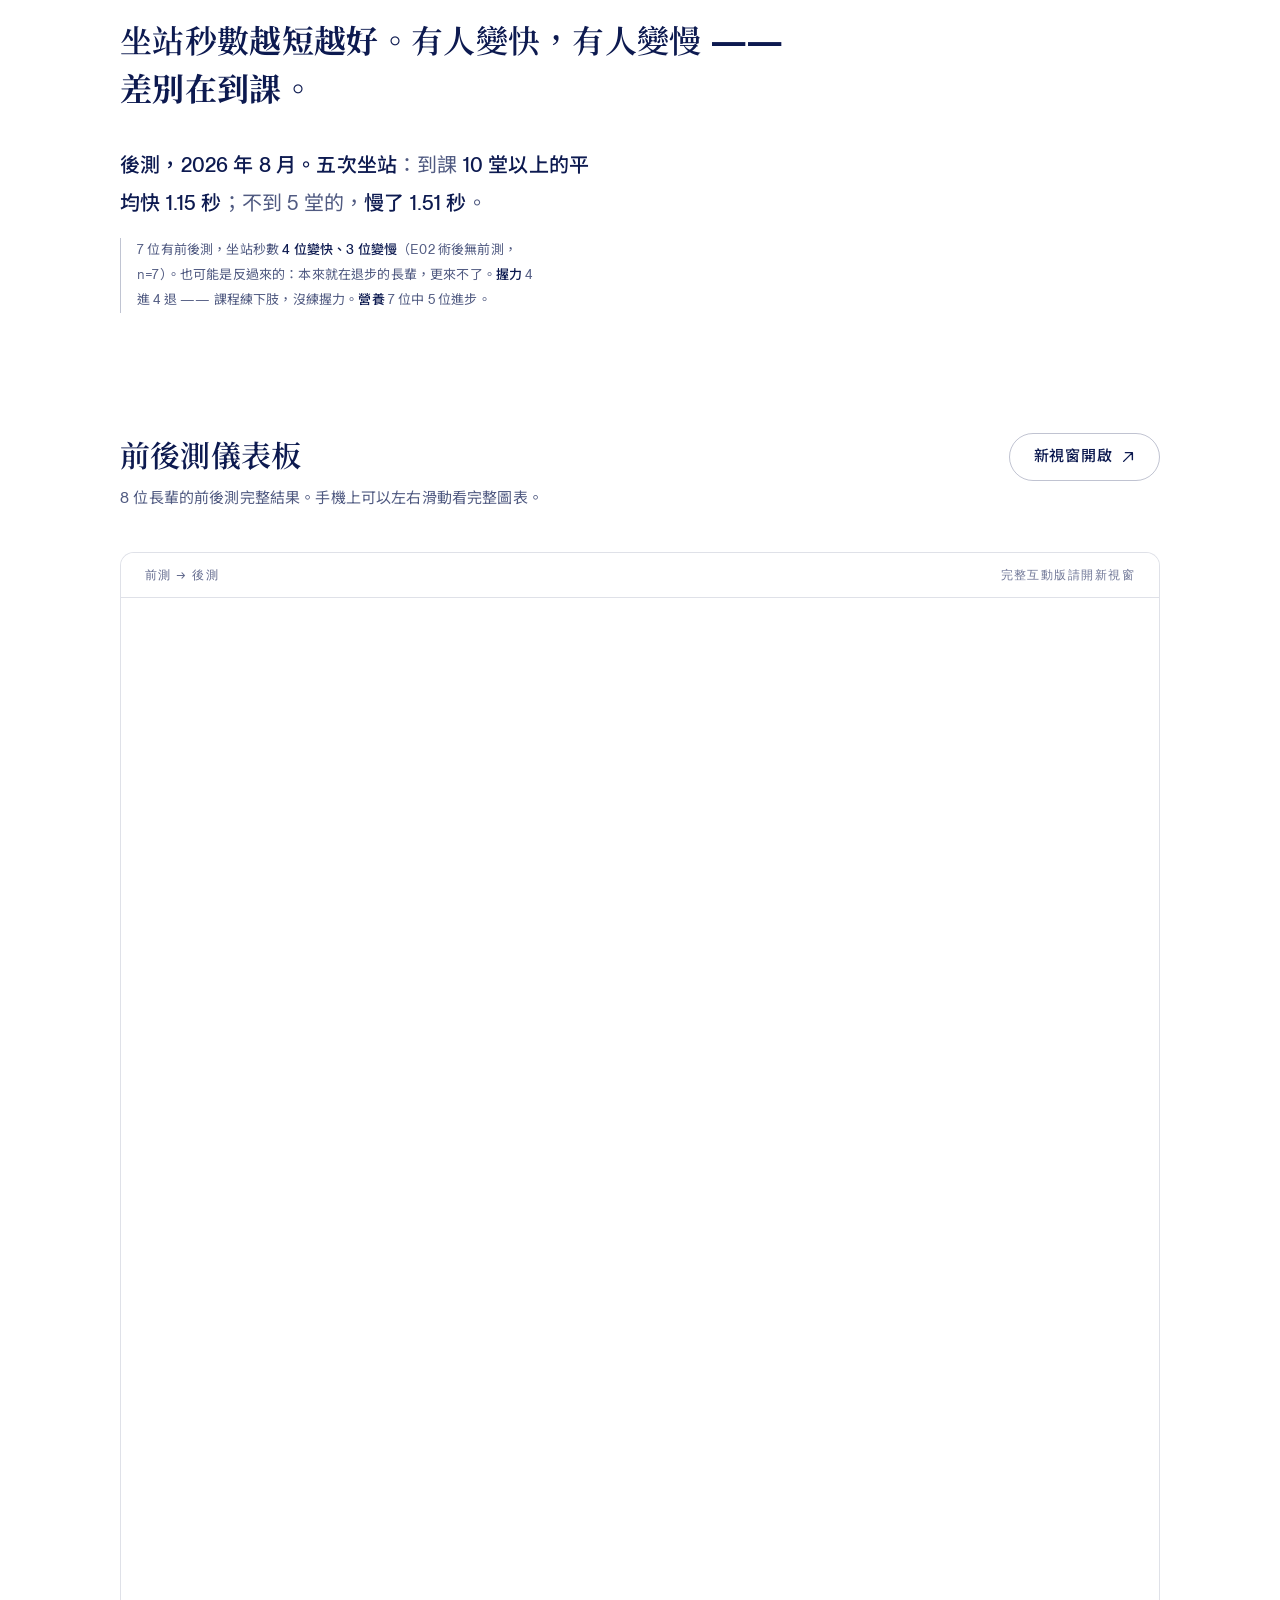
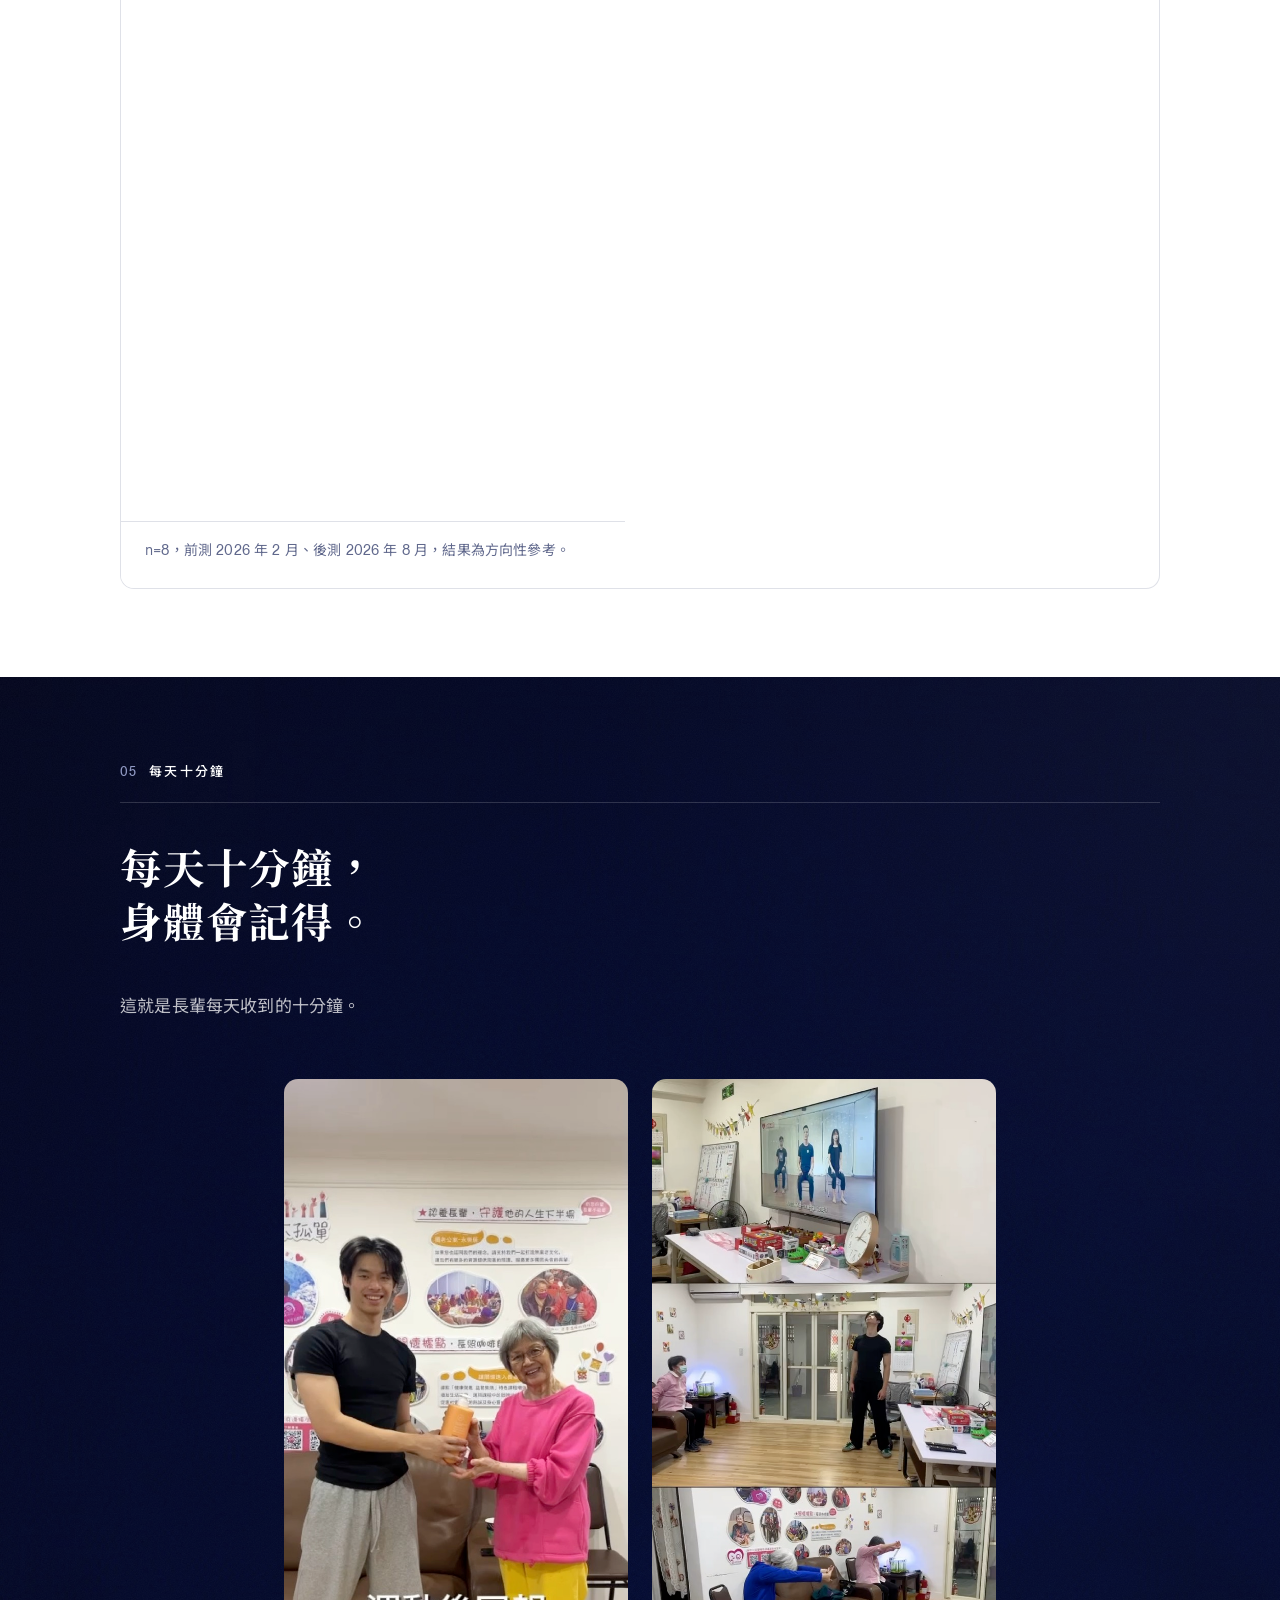
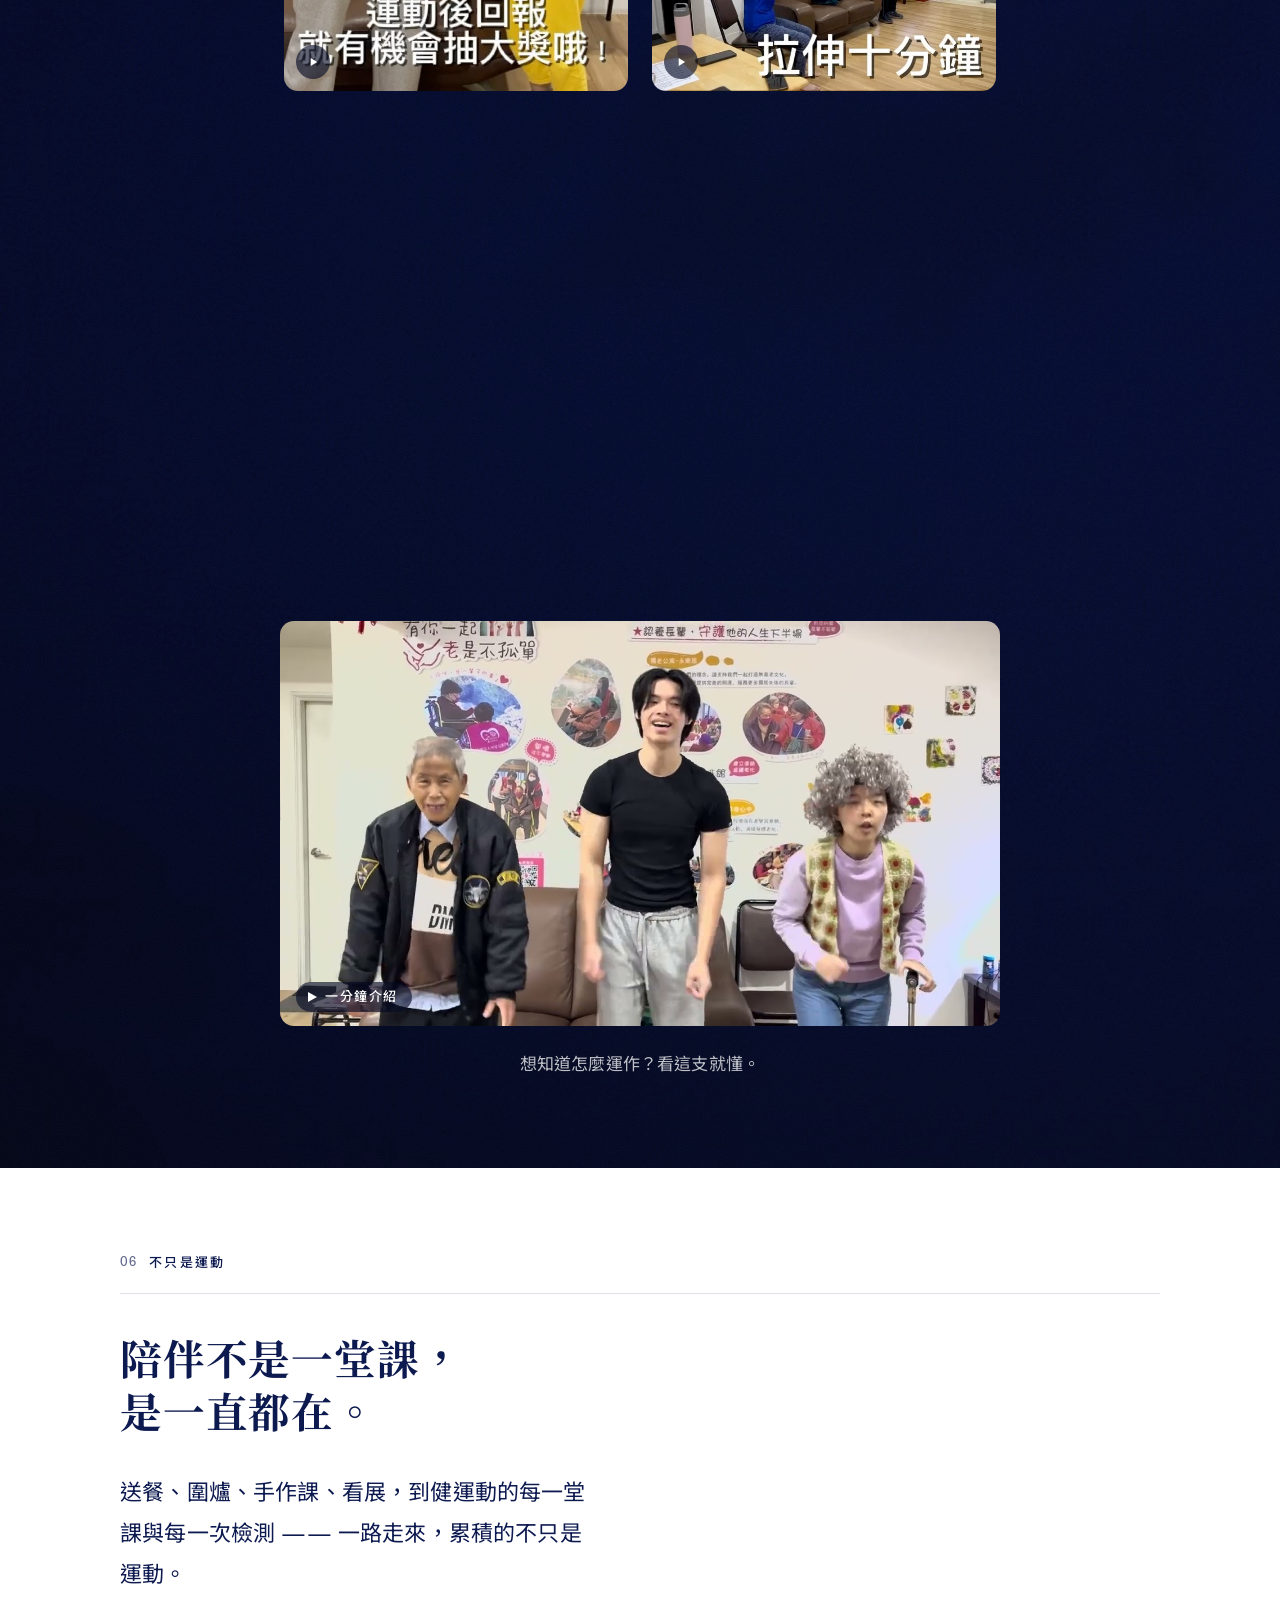
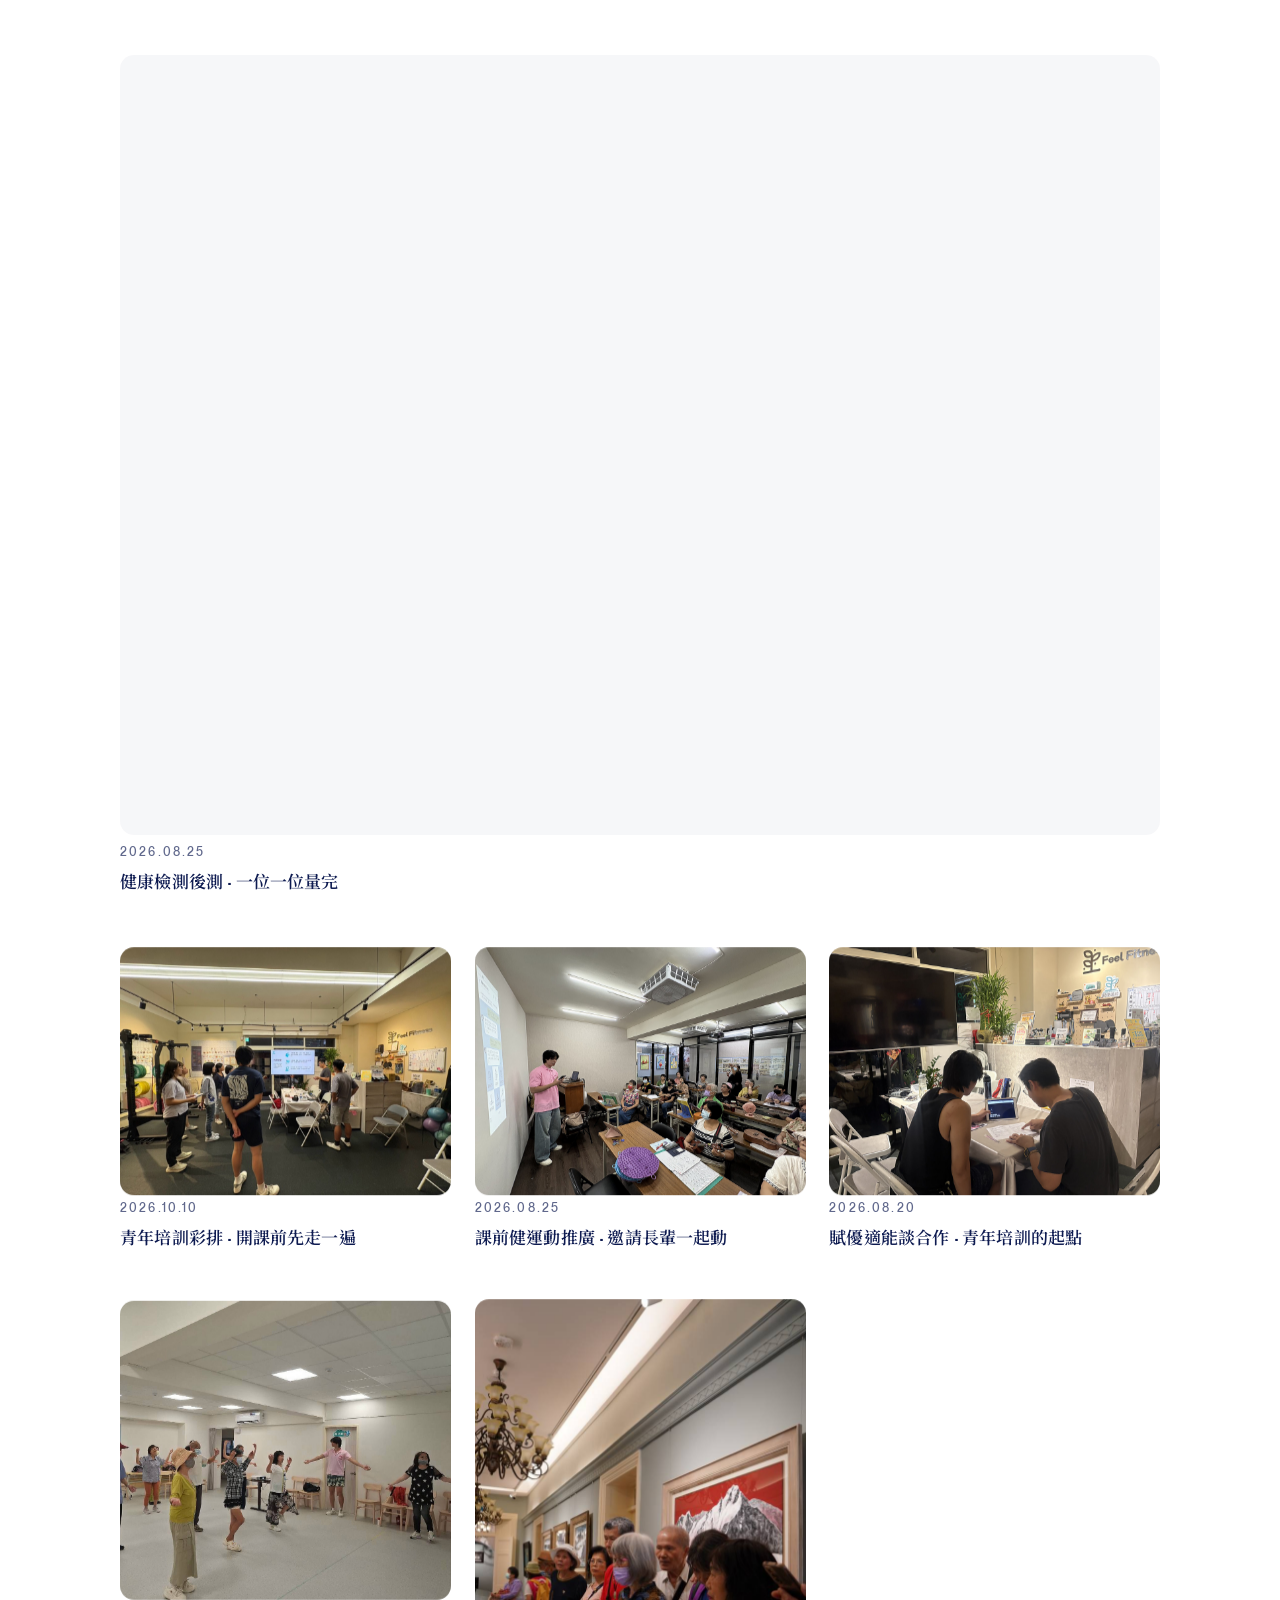
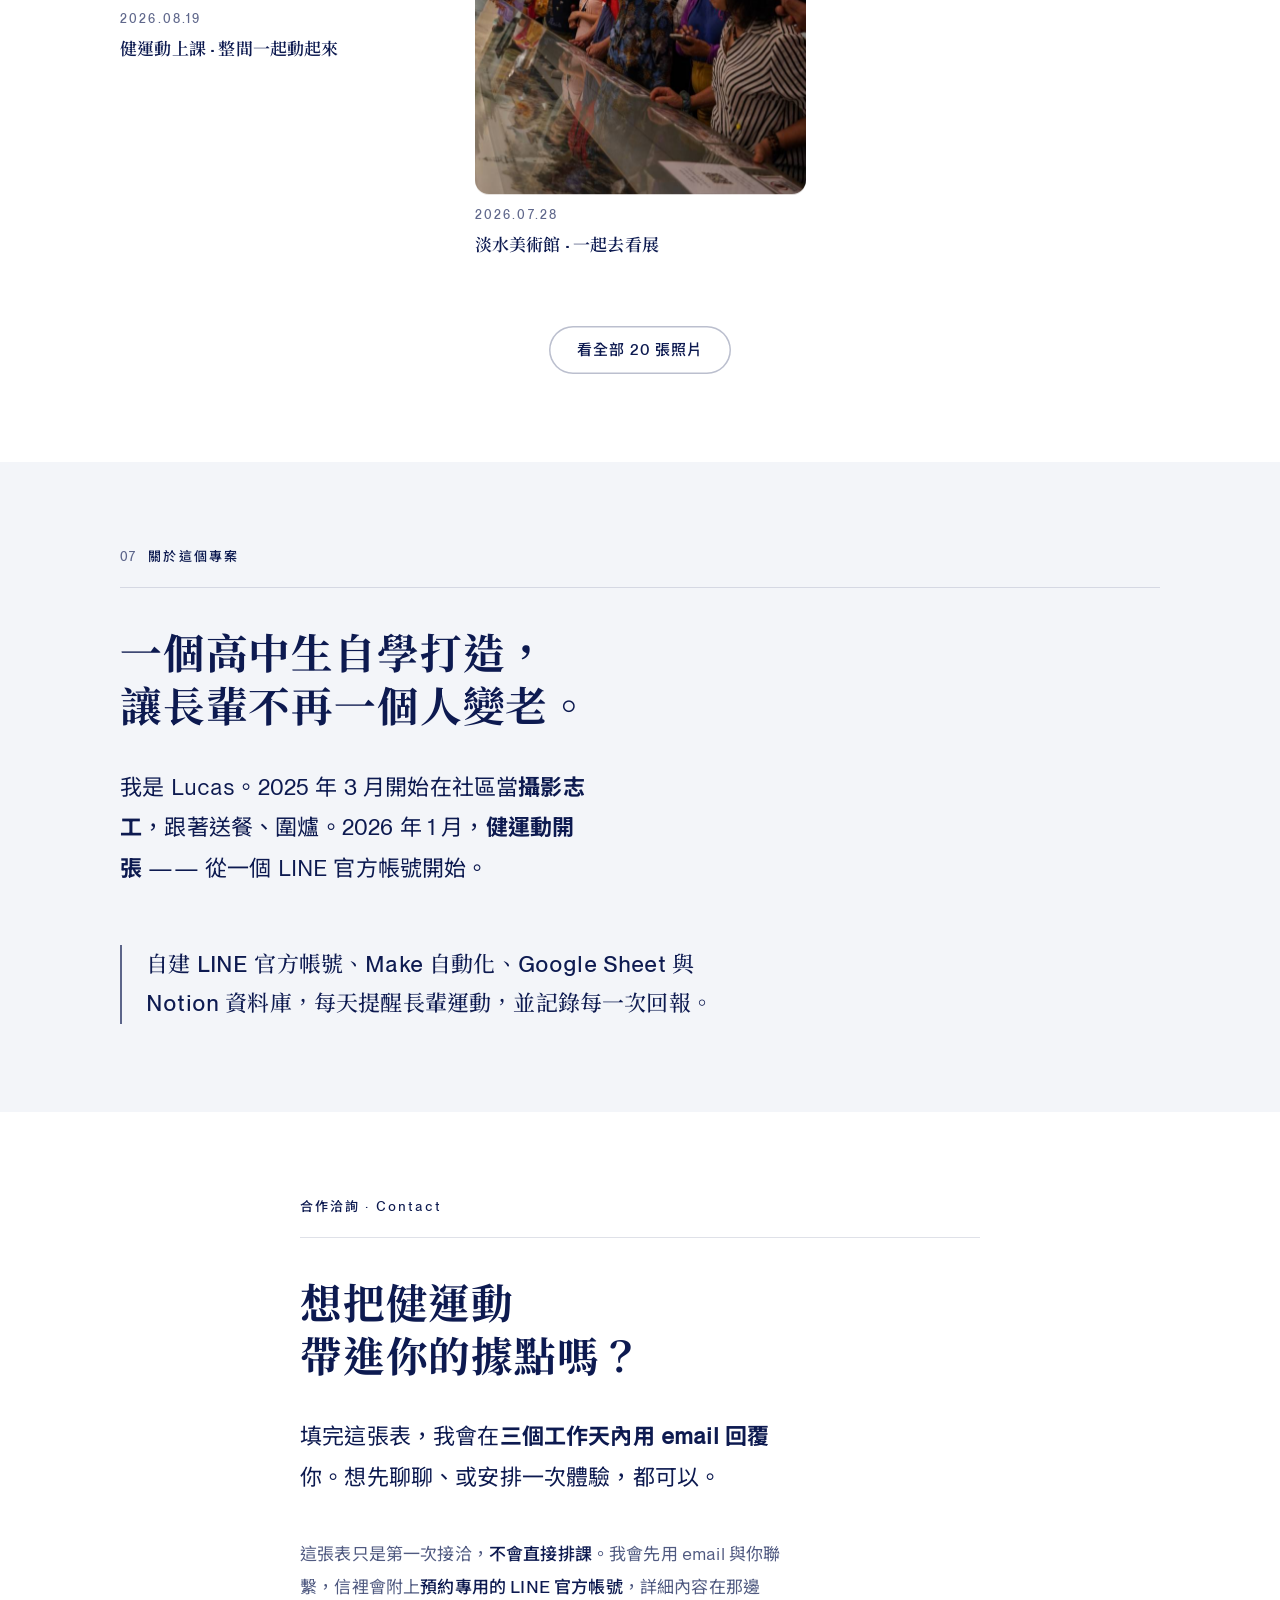
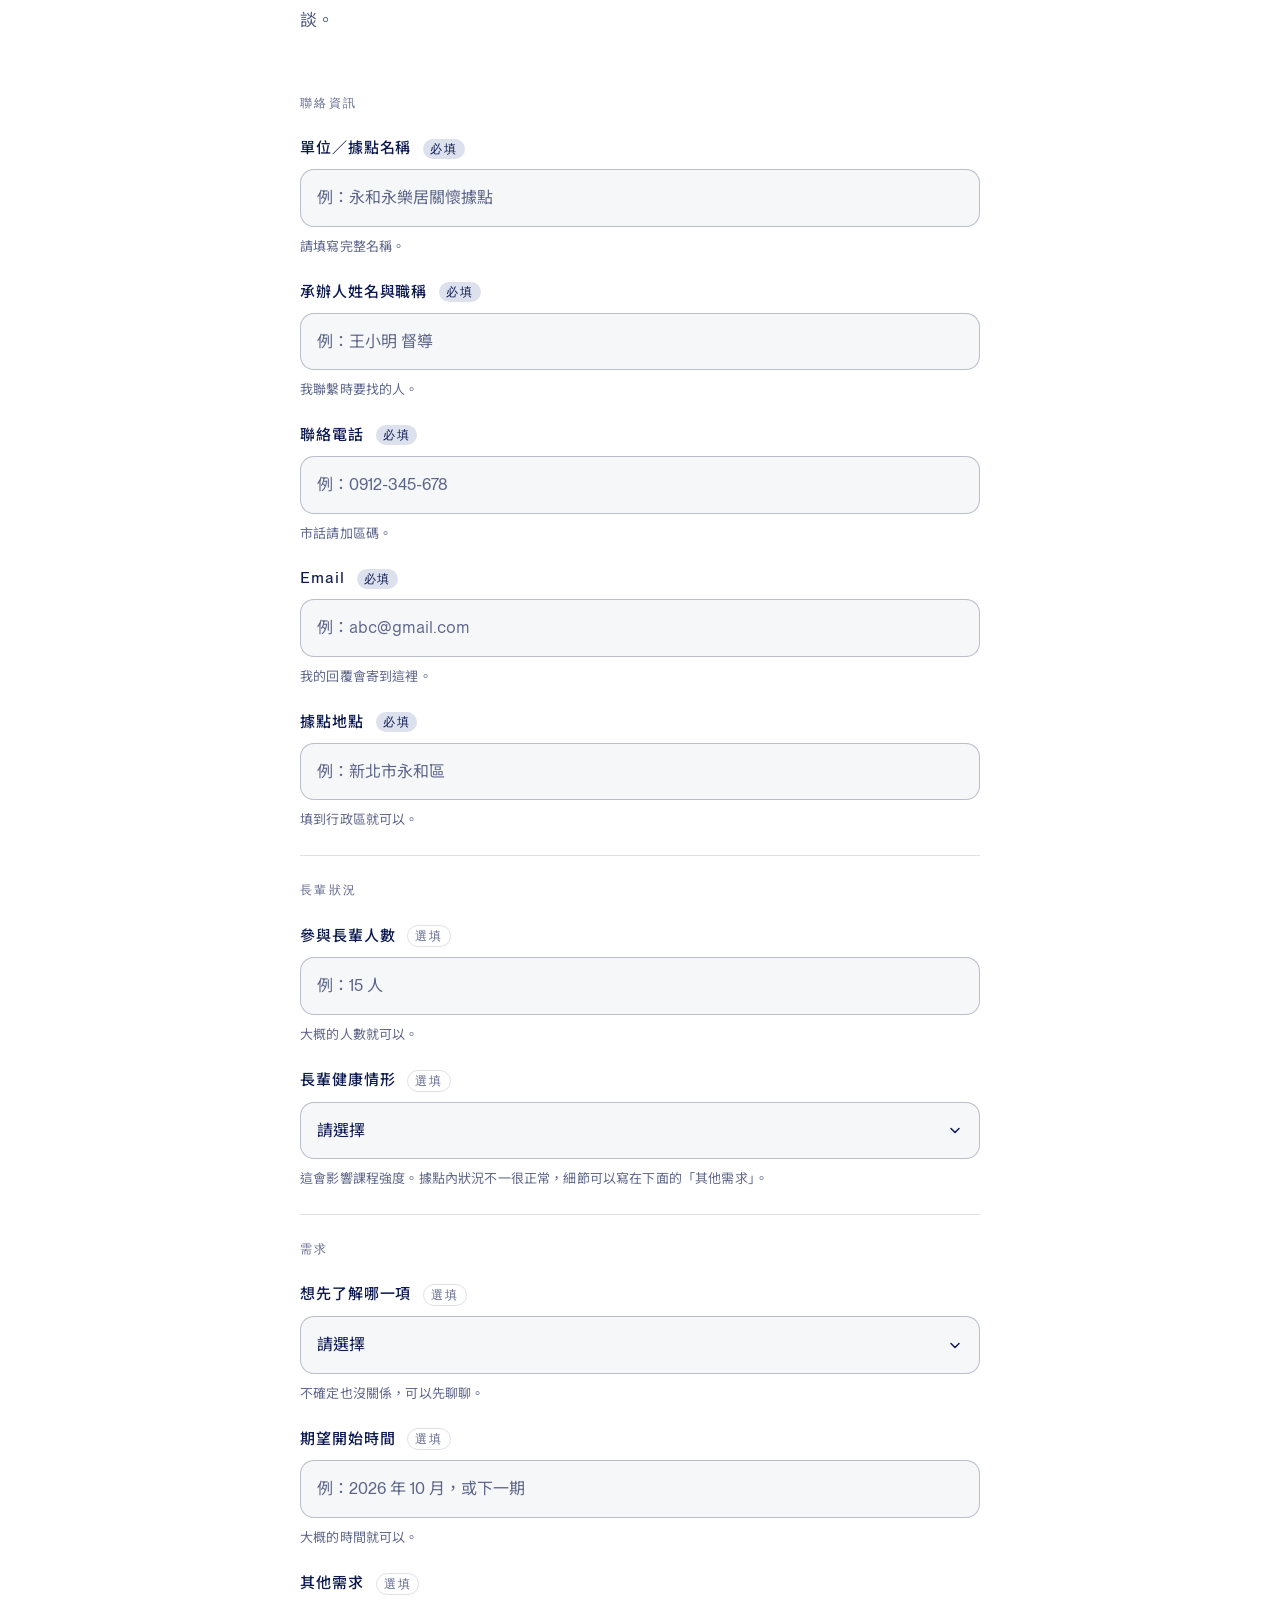
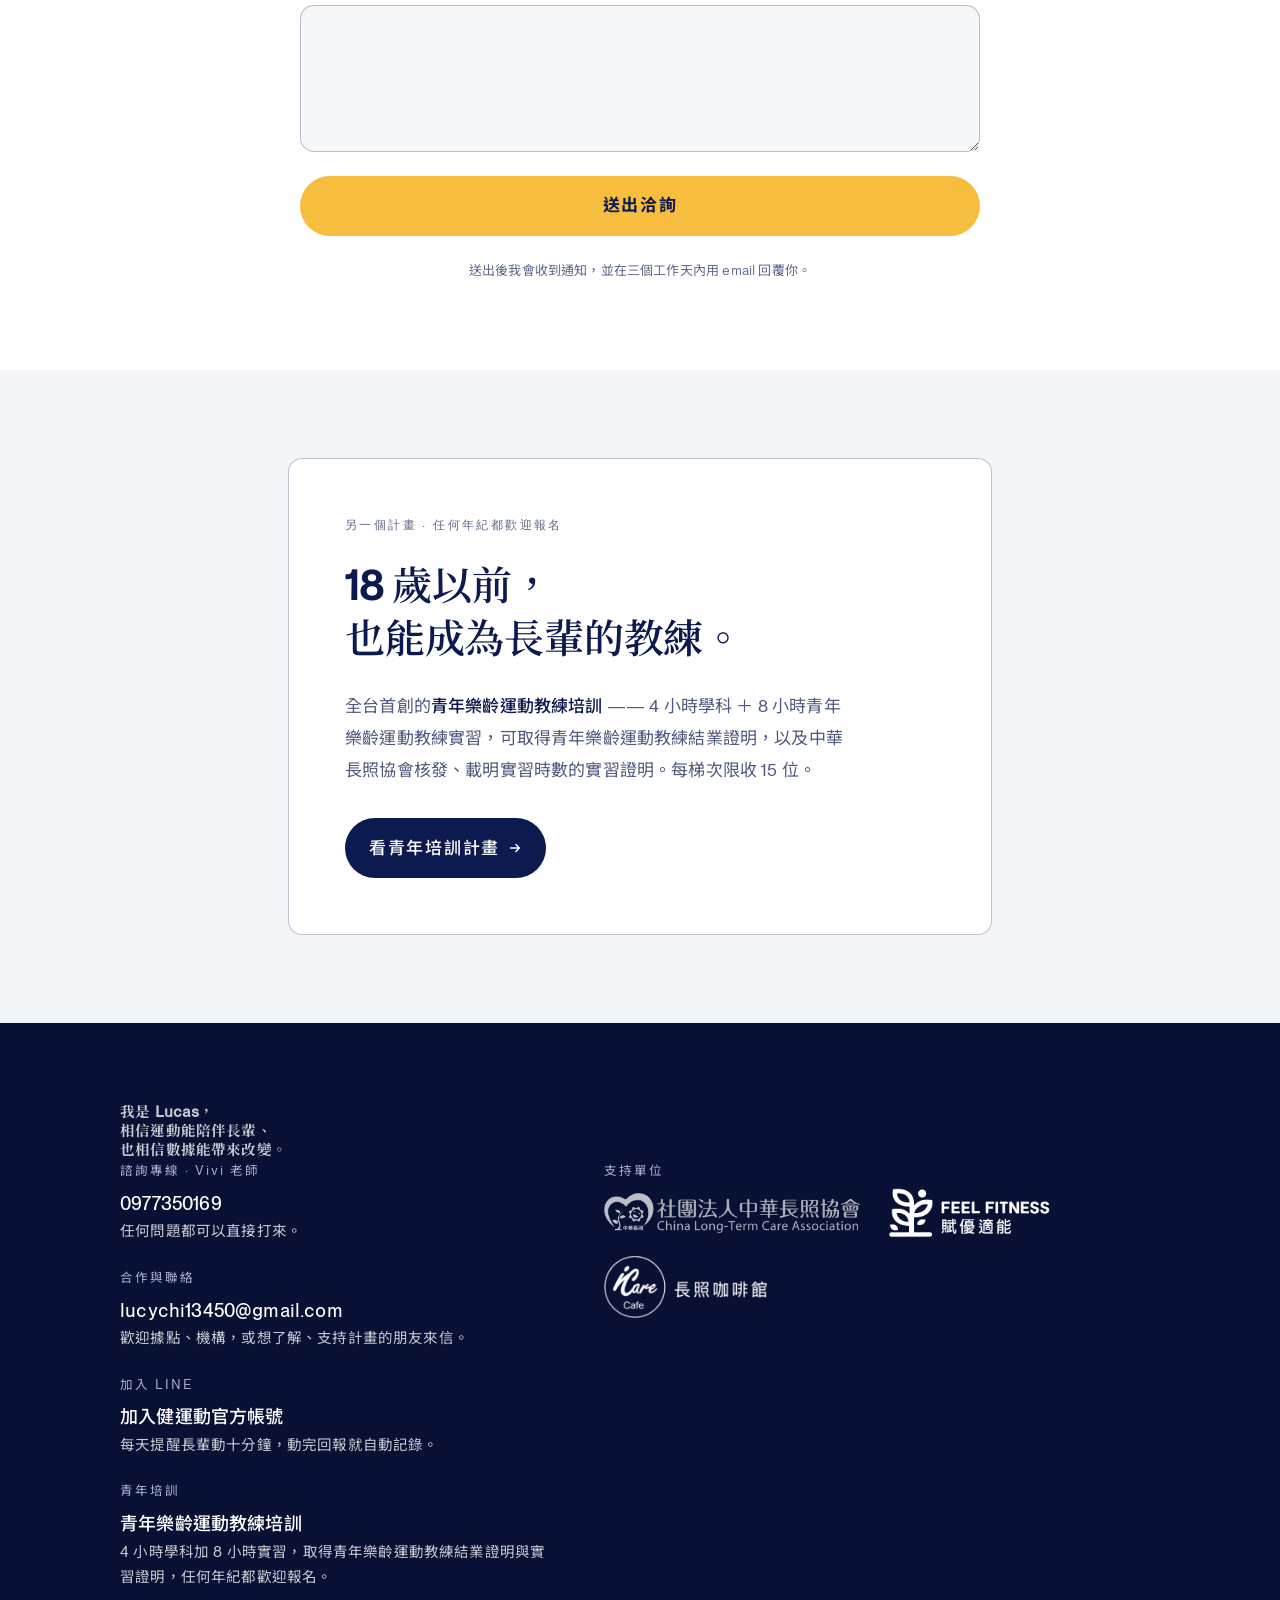
==== commit 332d565b: "課程改名青年樂齡運動教練、4＋8 小時、新增實習流程與師資；影片播放鍵改為滑鼠移上才出現 - 青年運動教練 → 青年樂齡運動教練（兩頁、標題、分享預覽、結構化資料） - 8 小時實作 → 青年樂齡運動" ====
--- a/index.html
+++ b/index.html
@@ -38,8 +38,8 @@
 <!-- v2: the chrome this page shares with course.html (bar, first screen,
      button, dock, footer) and the layer that brings the sections below into
      the same scale. Order matters: site.css, then v2, then home2. -->
-<link rel="stylesheet" href="assets/css/v2.css?v=3">
-<link rel="stylesheet" href="assets/css/home2.css?v=4">
+<link rel="stylesheet" href="assets/css/v2.css?v=4">
+<link rel="stylesheet" href="assets/css/home2.css?v=5">
 <script>document.documentElement.className += " js";</script>
 </head>
 <body>
@@ -732,8 +732,8 @@
         18 歲以前，<br>也能成為長輩的教練。
       </h2>
 
-      <p class="crosslink__body" data-en="Taiwan's first <strong>youth sports coach training</strong> — a classroom course plus 8 hours in a care setting. You earn a Youth Sports Coach completion certificate for the coursework, and the China Long-Term Care Association's volunteer certificate recording your 8 service hours. 15 places per cohort.">
-        全台首創的<strong>青年運動教練培訓</strong> —— 學科課程 ＋ 8 小時機構實作，可取得青年運動教練結業證明，以及中華長照協會核發、載明 8 小時實作服務時數的志工培訓證明。每梯次限收 15 位。
+      <p class="crosslink__body" data-en="Taiwan's first <strong>youth senior fitness coach training</strong> — 4 hours in the classroom plus an 8-hour internship in care settings. You earn a completion certificate for the coursework, and an internship certificate from the China Long-Term Care Association recording your hours. 15 places per cohort.">
+        全台首創的<strong>青年樂齡運動教練培訓</strong> —— 4 小時學科 ＋ 8 小時青年樂齡運動教練實習，可取得青年樂齡運動教練結業證明，以及中華長照協會核發、載明實習時數的實習證明。每梯次限收 15 位。
       </p>
 
       <a class="btn btn--solid btn--big" href="course.html">
@@ -767,8 +767,8 @@
         </div>
         <div>
           <h4 data-en="Youth programme">青年培訓</h4>
-          <a class="vfoot__big" href="course.html" data-en="Youth sports coach training">青年運動教練培訓</a>
-          <p data-en="The classroom course plus 8 hours of placement, for a Youth Sports Coach completion certificate and the association’s volunteer certificate. Any age welcome.">學科課程加 8 小時機構實作，取得青年運動教練結業證明與協會志工培訓證明，任何年紀都歡迎報名。</p>
+          <a class="vfoot__big" href="course.html" data-en="Youth senior fitness coach training">青年樂齡運動教練培訓</a>
+          <p data-en="4 hours in the classroom plus an 8-hour internship, for a completion certificate and an internship certificate. Any age welcome.">4 小時學科加 8 小時實習，取得青年樂齡運動教練結業證明與實習證明，任何年紀都歡迎報名。</p>
         </div>
       </div>
       <div>
--- a/assets/css/v2.css
+++ b/assets/css/v2.css
@@ -188,3 +188,11 @@
 @media (prefers-reduced-motion:reduce){
   .dock,.vbtn,.vhero__play{transition:none}
 }
+
+/* 2026-11-25 · Lucas: the round play button sat on people's faces in the
+   hero posters. It now appears only on mouse hover or keyboard focus; at
+   rest, and always on a phone (no hover there), a small ▶ in front of the
+   caption is what says "this is a video". */
+.vhero__play{opacity:0; transition:opacity .2s, transform .2s}
+.vhero__media:hover .vhero__play,.vhero__media:focus-visible .vhero__play{opacity:1}
+.vhero__cap b::before{content:""; display:inline-block; margin-right:.55em; border-left:.62em solid currentColor; border-block:.37em solid transparent; vertical-align:.02em}
--- a/assets/css/home2.css
+++ b/assets/css/home2.css
@@ -71,3 +71,22 @@
 .player--tall{width:min(92vw, calc((100svh - 96px) * 9 / 16))}
 .player__box{aspect-ratio:9/16; background:#000; border-radius:12px; overflow:hidden}
 .player iframe{width:100%; height:100%; border:0; display:block}
+
+/* 2026-11-25 · same rule as the hero (v2.css): no play button over faces.
+   The one-minute film and the two Shorts show a small corner ▶ at rest;
+   the big button comes back only under a mouse or keyboard focus. */
+.film__play{background:transparent}
+.film__play svg{opacity:0; transition:opacity .2s, transform .5s}
+.film__play span{position:absolute; left:16px; bottom:14px; display:inline-flex; align-items:center; gap:8px; padding:6px 14px 6px 12px; border-radius:999px; background:rgba(6,11,36,.62); font-size:13px; letter-spacing:.12em; line-height:1.4}
+.film__play span::before{content:""; border-left:9px solid currentColor; border-block:5.5px solid transparent}
+.film__play:focus-visible svg{opacity:1}
+.short__tap{background:transparent; place-content:end start; padding:12px}
+.short__tap svg{width:14px; height:14px; padding:9px; background:rgba(6,11,36,.62); border-color:transparent}
+.short__tap:focus-visible{place-content:center}
+.short__tap:focus-visible svg{width:42px; height:42px; padding:11px; background:transparent; border-color:rgba(255,255,255,.5)}
+@media (hover:hover){
+  .film__play:hover{background:rgba(6,11,36,.12)}
+  .film__play:hover svg{opacity:1}
+  .short__tap:hover{place-content:center; background:rgba(6,11,36,.12)}
+  .short__tap:hover svg{width:42px; height:42px; padding:11px; background:transparent; border-color:rgba(255,255,255,.5)}
+}
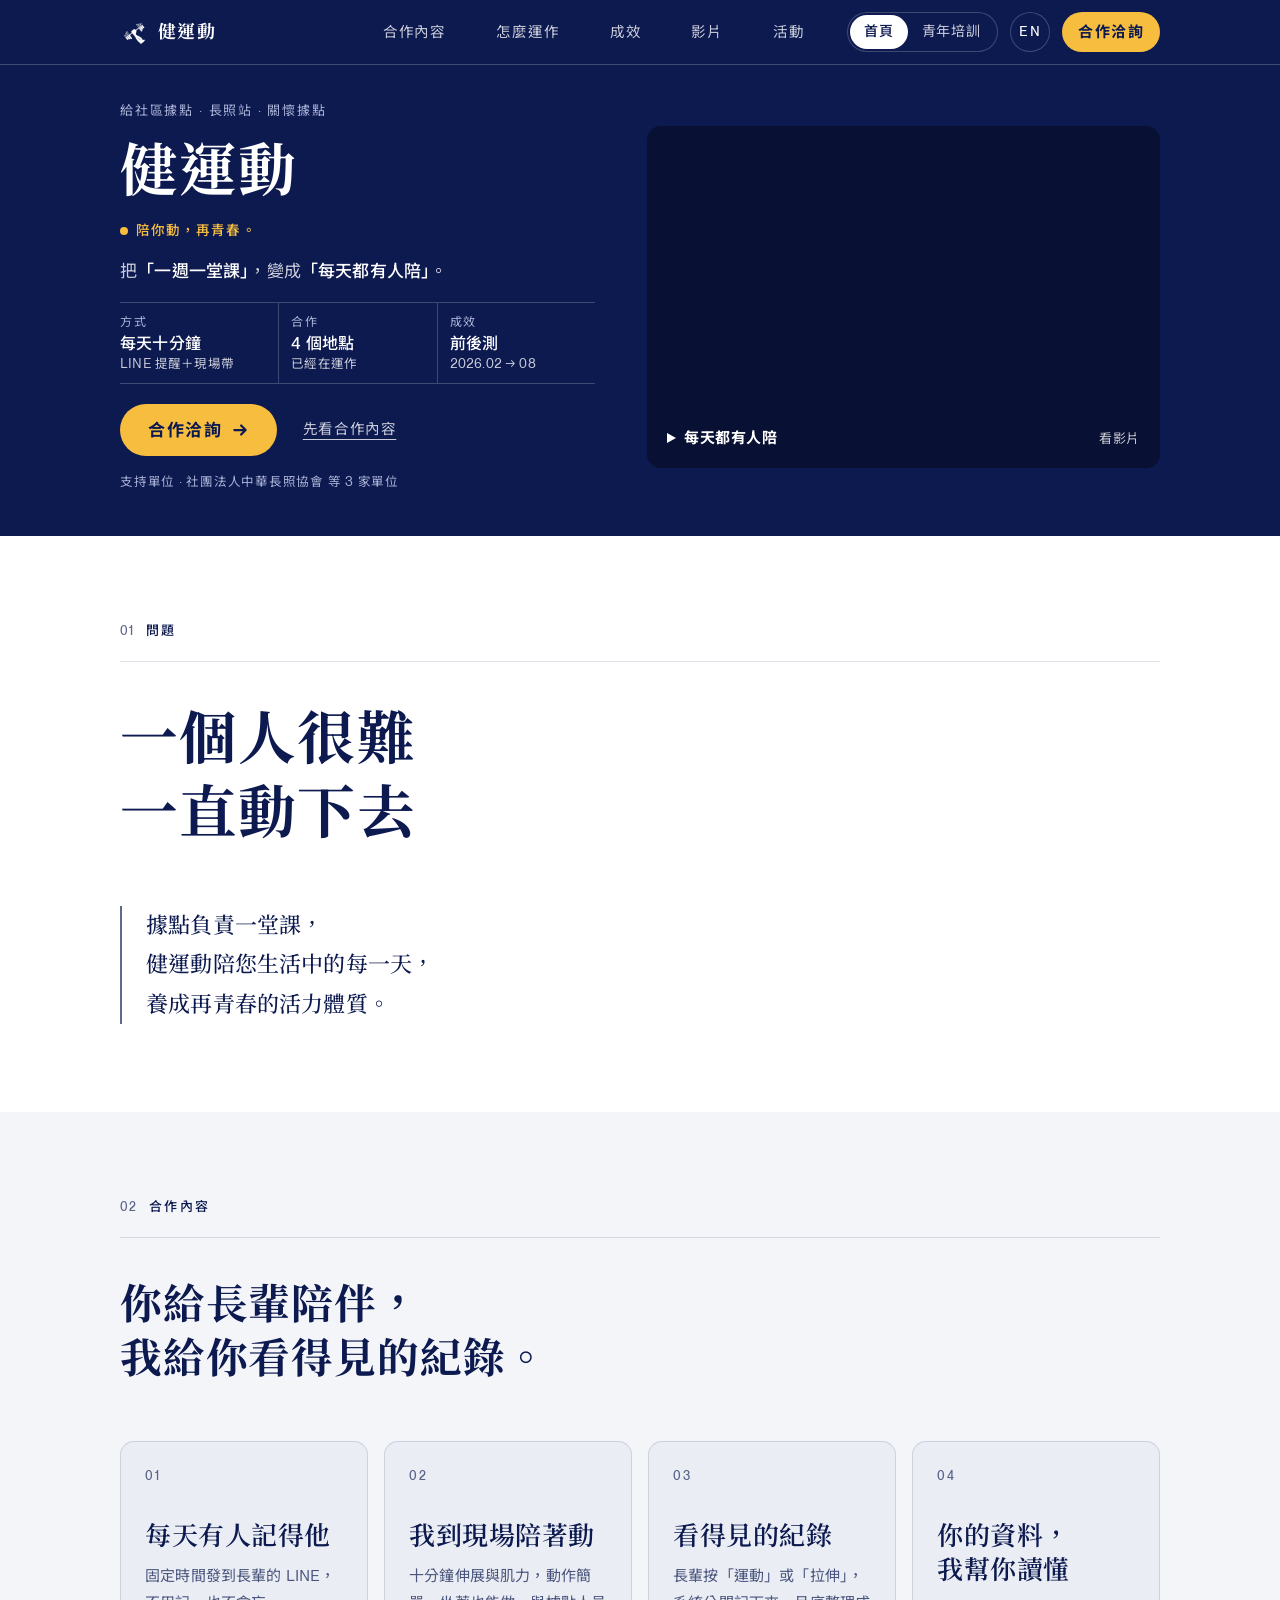
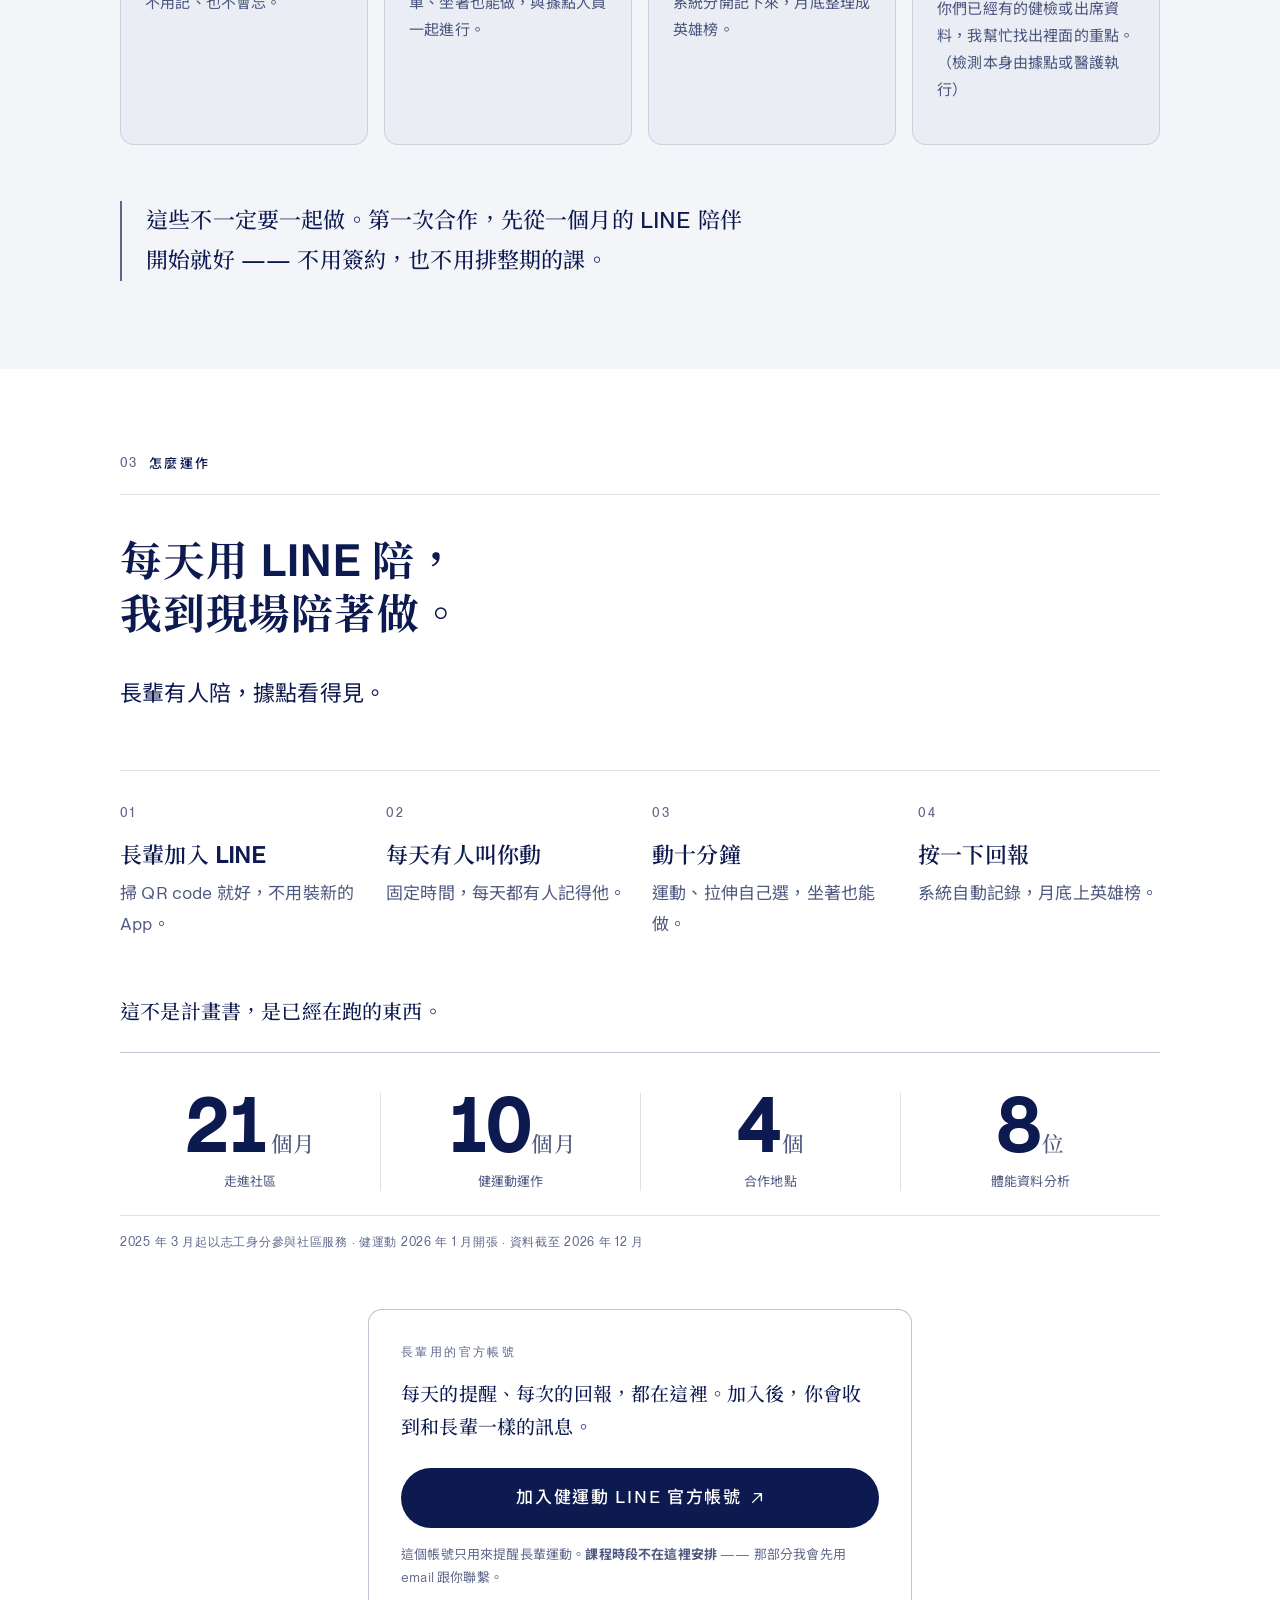
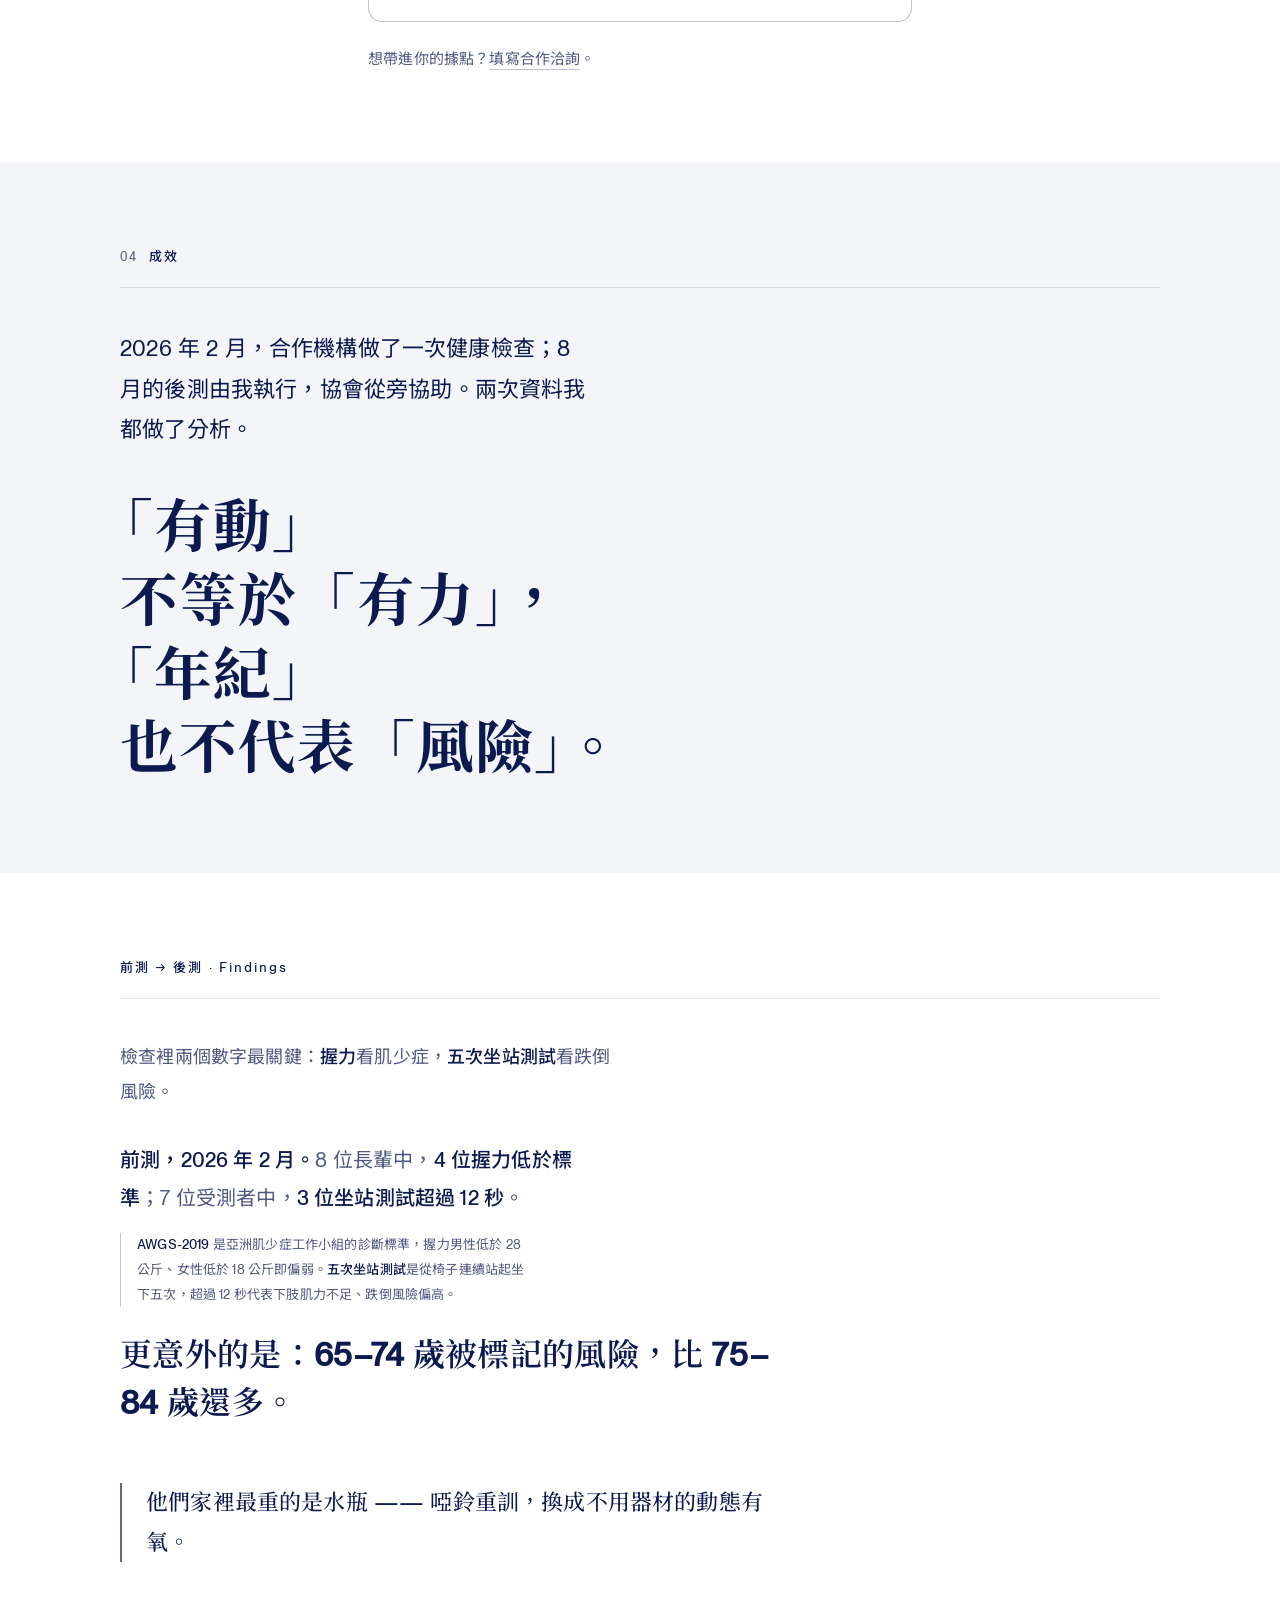
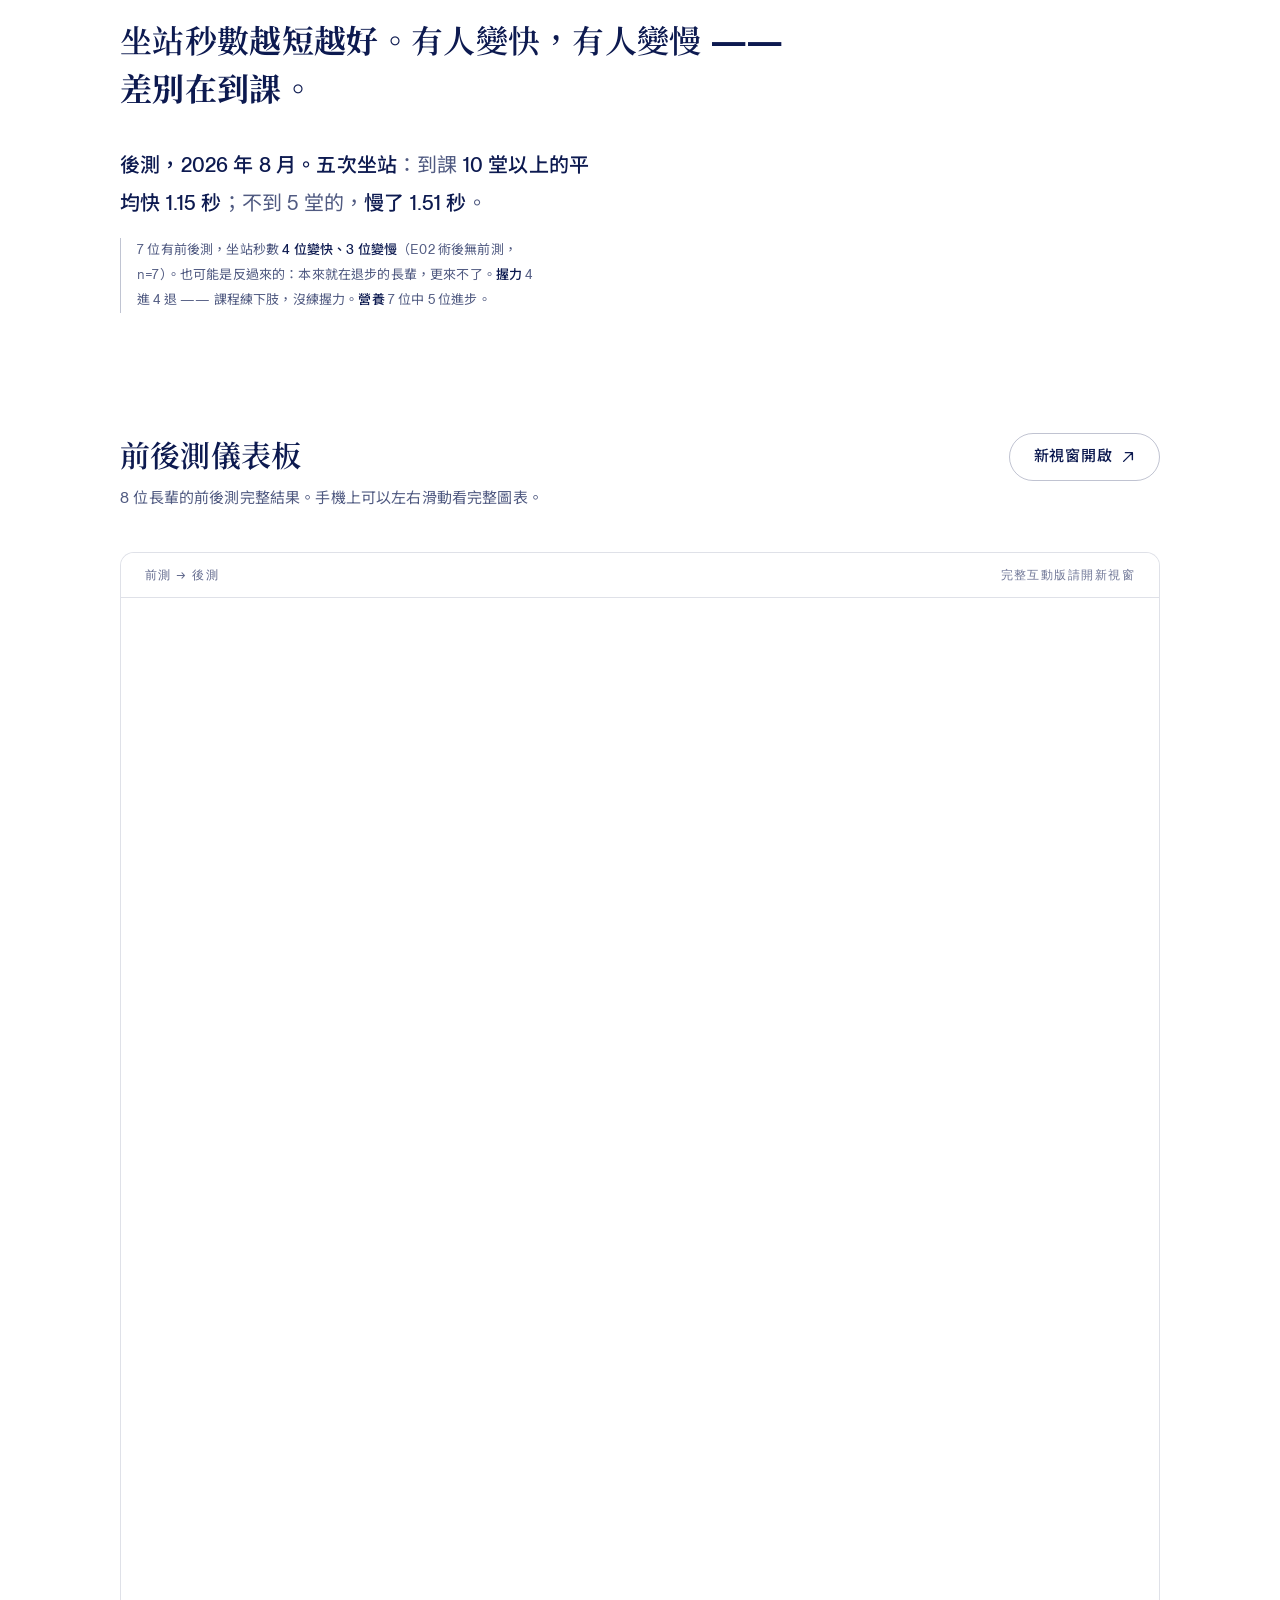
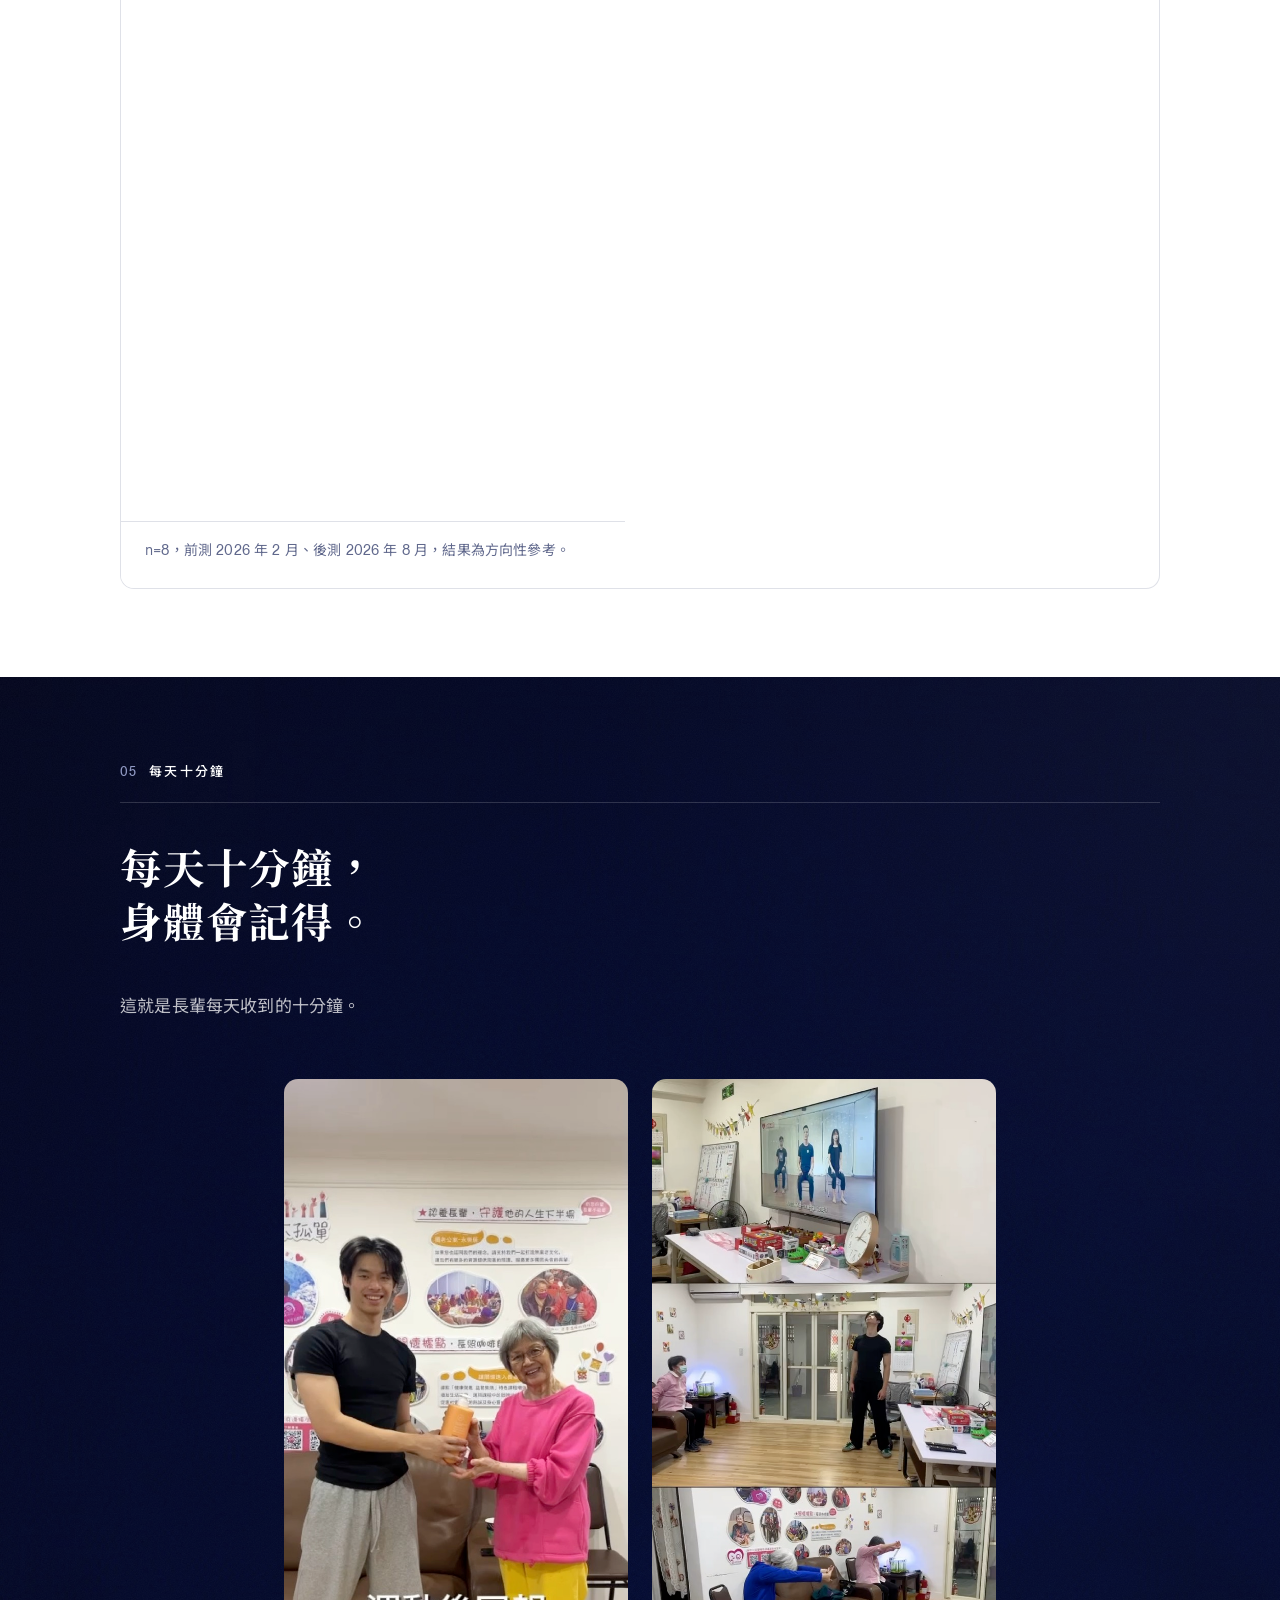
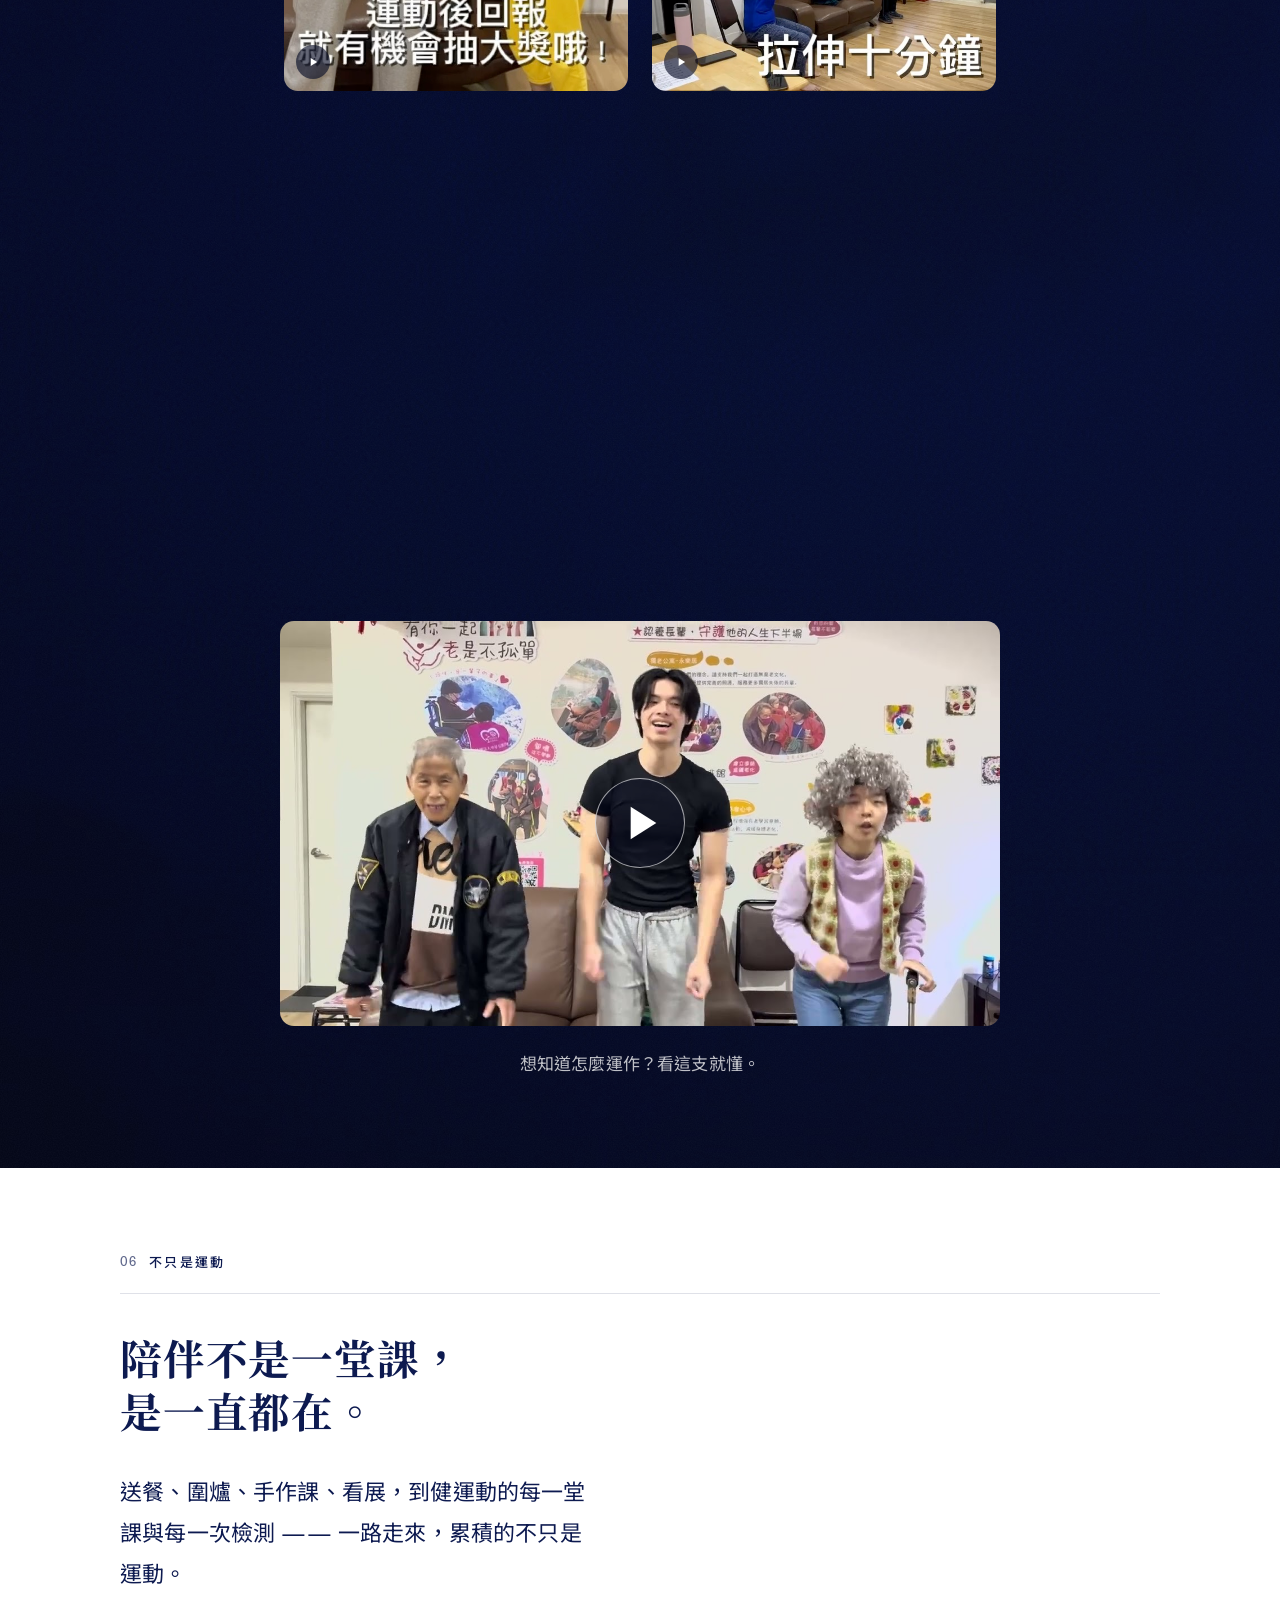
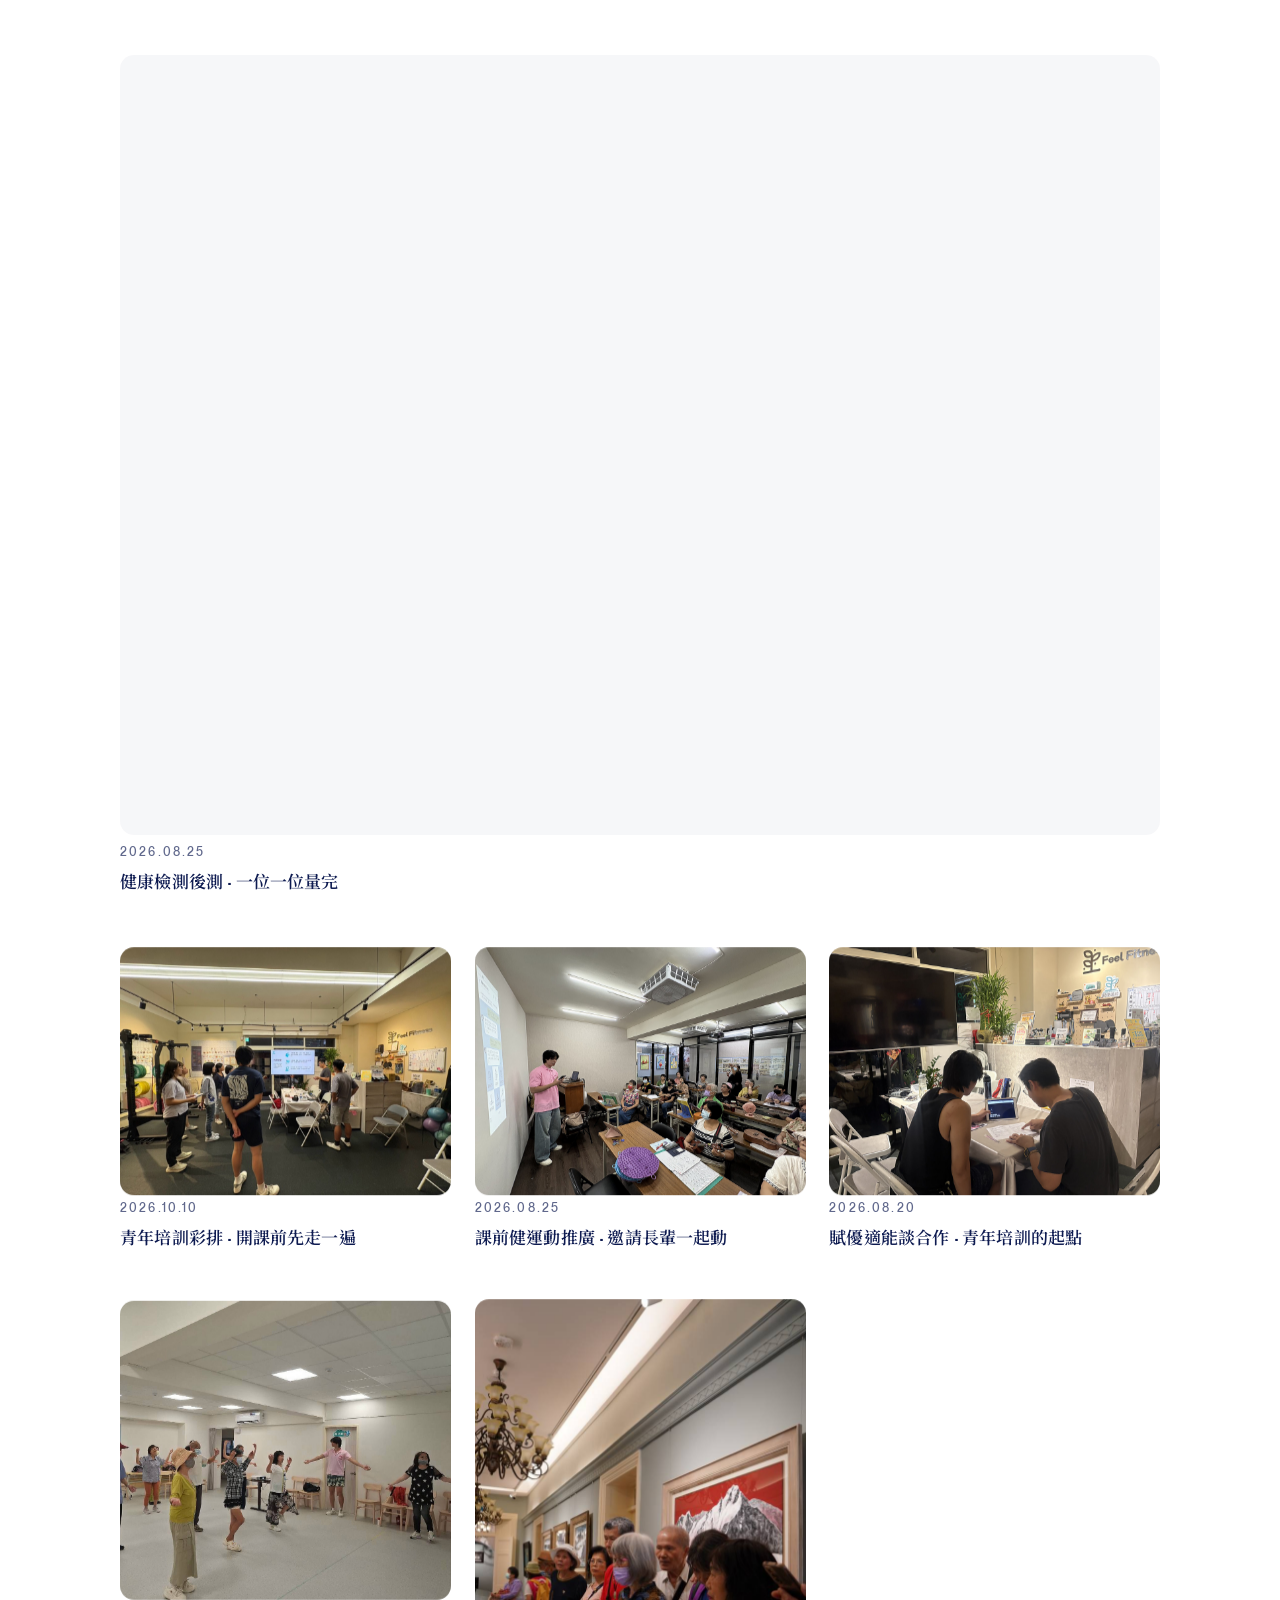
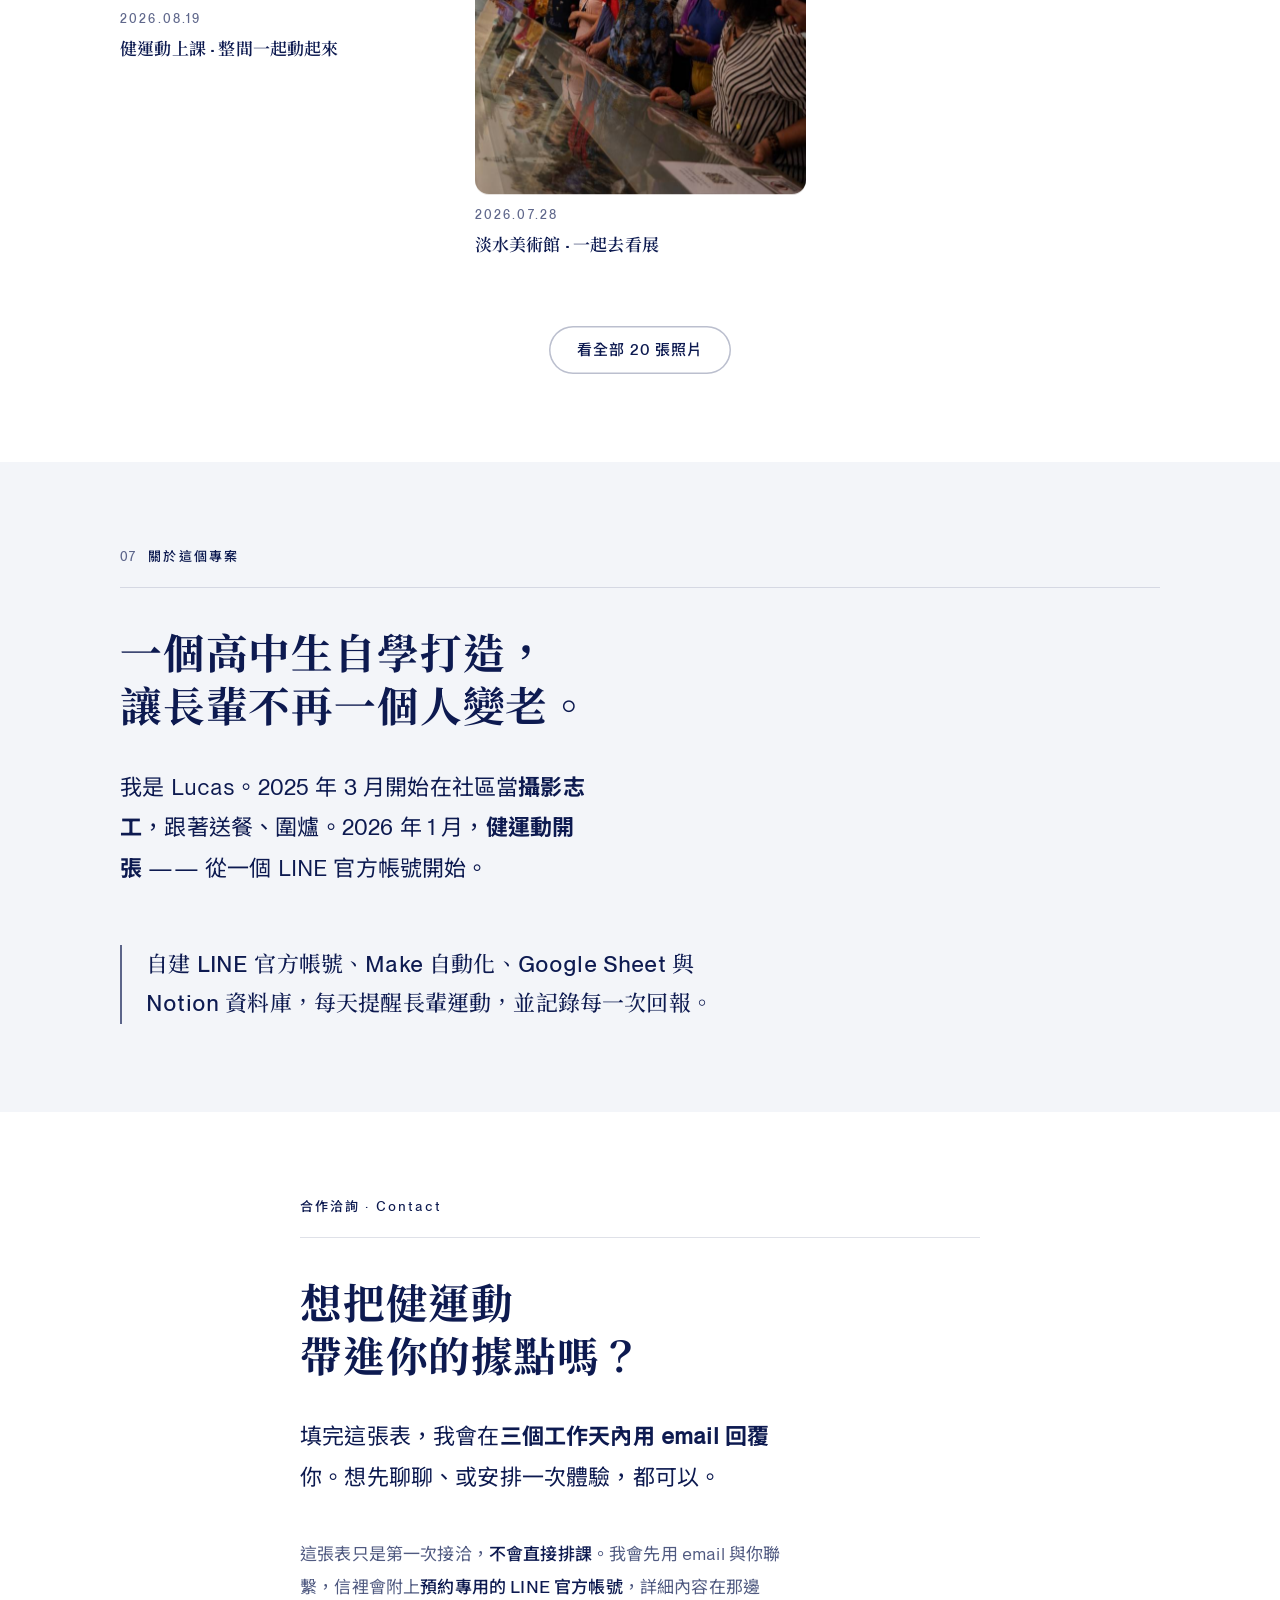
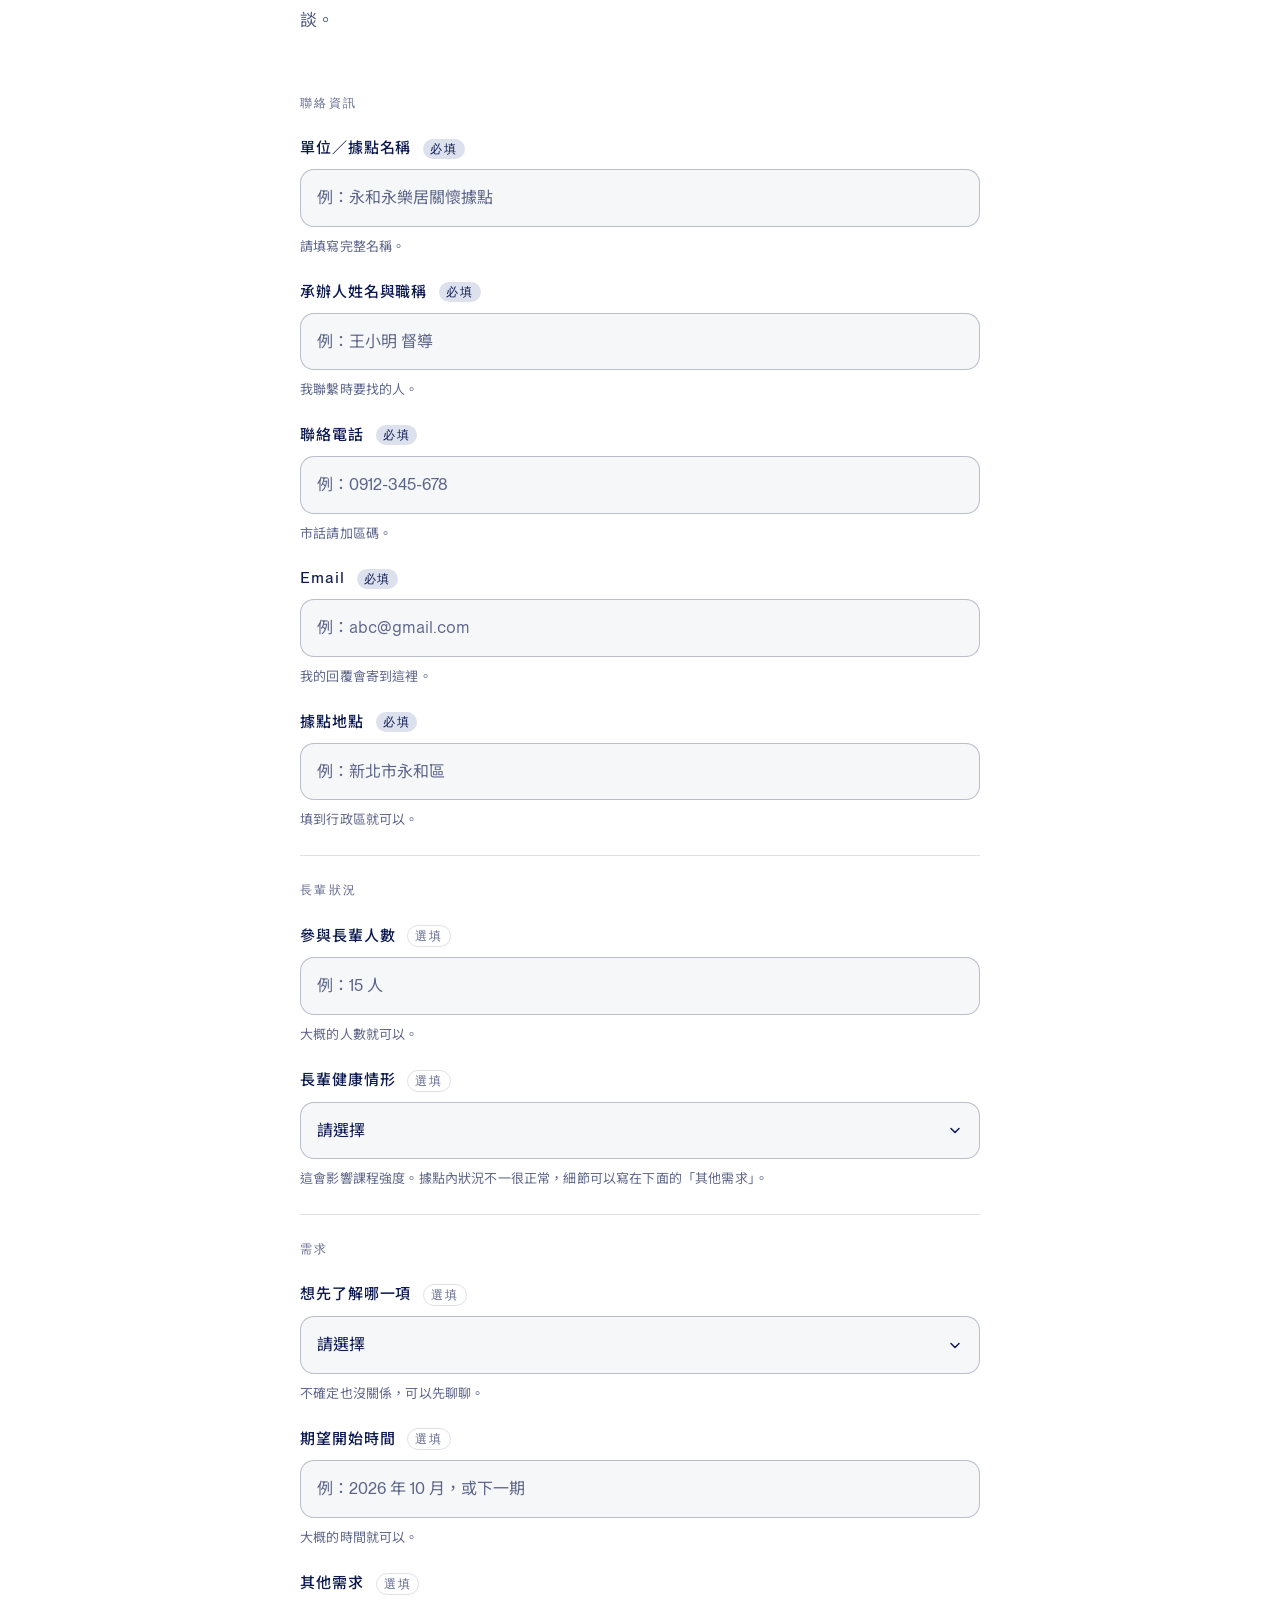
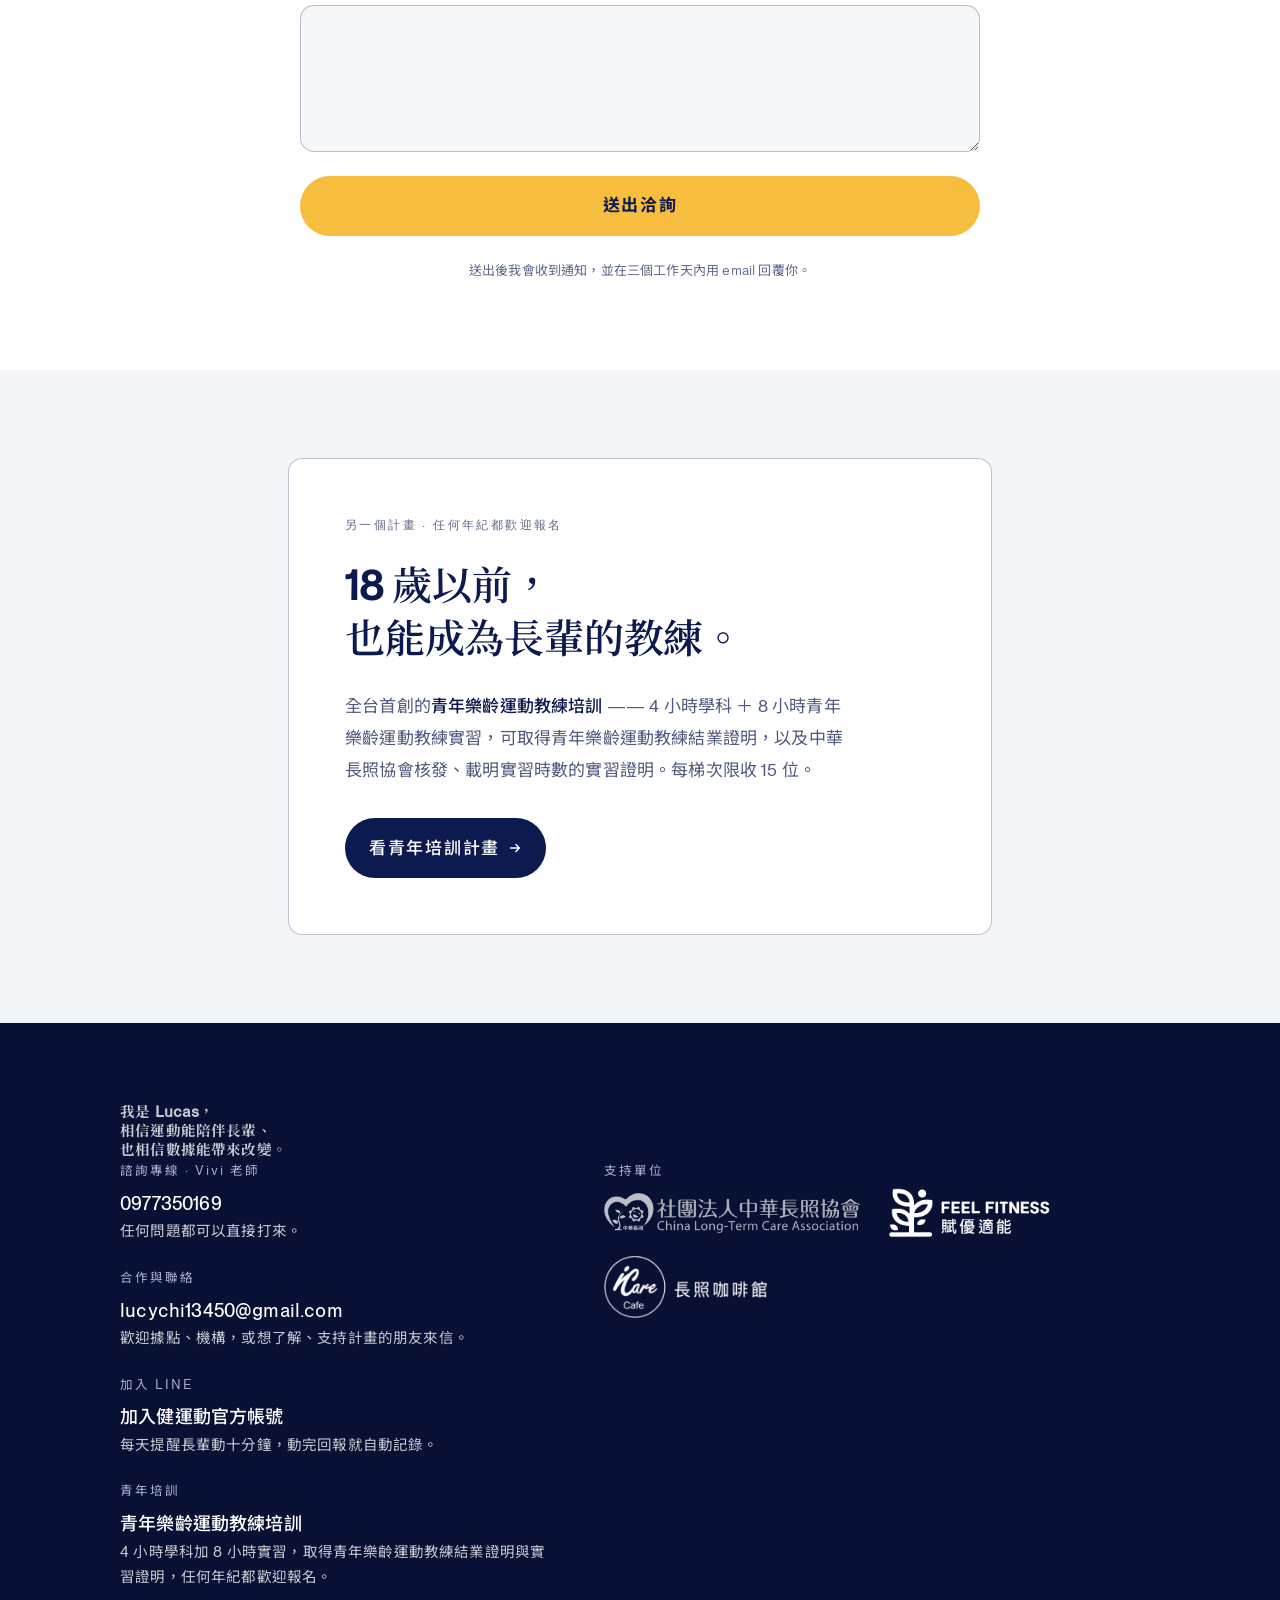
==== commit 328849b3: "首頁一分鐘介紹影片：播放鍵常駐顯示，拿掉角落文字標籤 Co-Authored-By: Claude Opus 5.5 <noreply@anthropic.com>" ====
--- a/index.html
+++ b/index.html
@@ -39,7 +39,7 @@
      button, dock, footer) and the layer that brings the sections below into
      the same scale. Order matters: site.css, then v2, then home2. -->
 <link rel="stylesheet" href="assets/css/v2.css?v=4">
-<link rel="stylesheet" href="assets/css/home2.css?v=5">
+<link rel="stylesheet" href="assets/css/home2.css?v=7">
 <script>document.documentElement.className += " js";</script>
 </head>
 <body>
--- a/assets/css/home2.css
+++ b/assets/css/home2.css
@@ -76,17 +76,18 @@
    The one-minute film and the two Shorts show a small corner ▶ at rest;
    the big button comes back only under a mouse or keyboard focus. */
 .film__play{background:transparent}
-.film__play svg{opacity:0; transition:opacity .2s, transform .5s}
-.film__play span{position:absolute; left:16px; bottom:14px; display:inline-flex; align-items:center; gap:8px; padding:6px 14px 6px 12px; border-radius:999px; background:rgba(6,11,36,.62); font-size:13px; letter-spacing:.12em; line-height:1.4}
-.film__play span::before{content:""; border-left:9px solid currentColor; border-block:5.5px solid transparent}
-.film__play:focus-visible svg{opacity:1}
+.film__play svg{background:rgba(6,11,36,.35)}
+/* 2026-11-25 (later) · Lucas: this film shows the big arrow ALL the time,
+   so nobody misses that it is a video — but no label. The button keeps its
+   aria-label. The arrow gets a light navy fill so it reads on the white wall. */
+.film__play span{display:none}
 .short__tap{background:transparent; place-content:end start; padding:12px}
 .short__tap svg{width:14px; height:14px; padding:9px; background:rgba(6,11,36,.62); border-color:transparent}
 .short__tap:focus-visible{place-content:center}
 .short__tap:focus-visible svg{width:42px; height:42px; padding:11px; background:transparent; border-color:rgba(255,255,255,.5)}
 @media (hover:hover){
   .film__play:hover{background:rgba(6,11,36,.12)}
-  .film__play:hover svg{opacity:1}
+  .film__play:hover svg{transform:scale(1.07); background:rgba(6,11,36,.5)}
   .short__tap:hover{place-content:center; background:rgba(6,11,36,.12)}
   .short__tap:hover svg{width:42px; height:42px; padding:11px; background:transparent; border-color:rgba(255,255,255,.5)}
 }
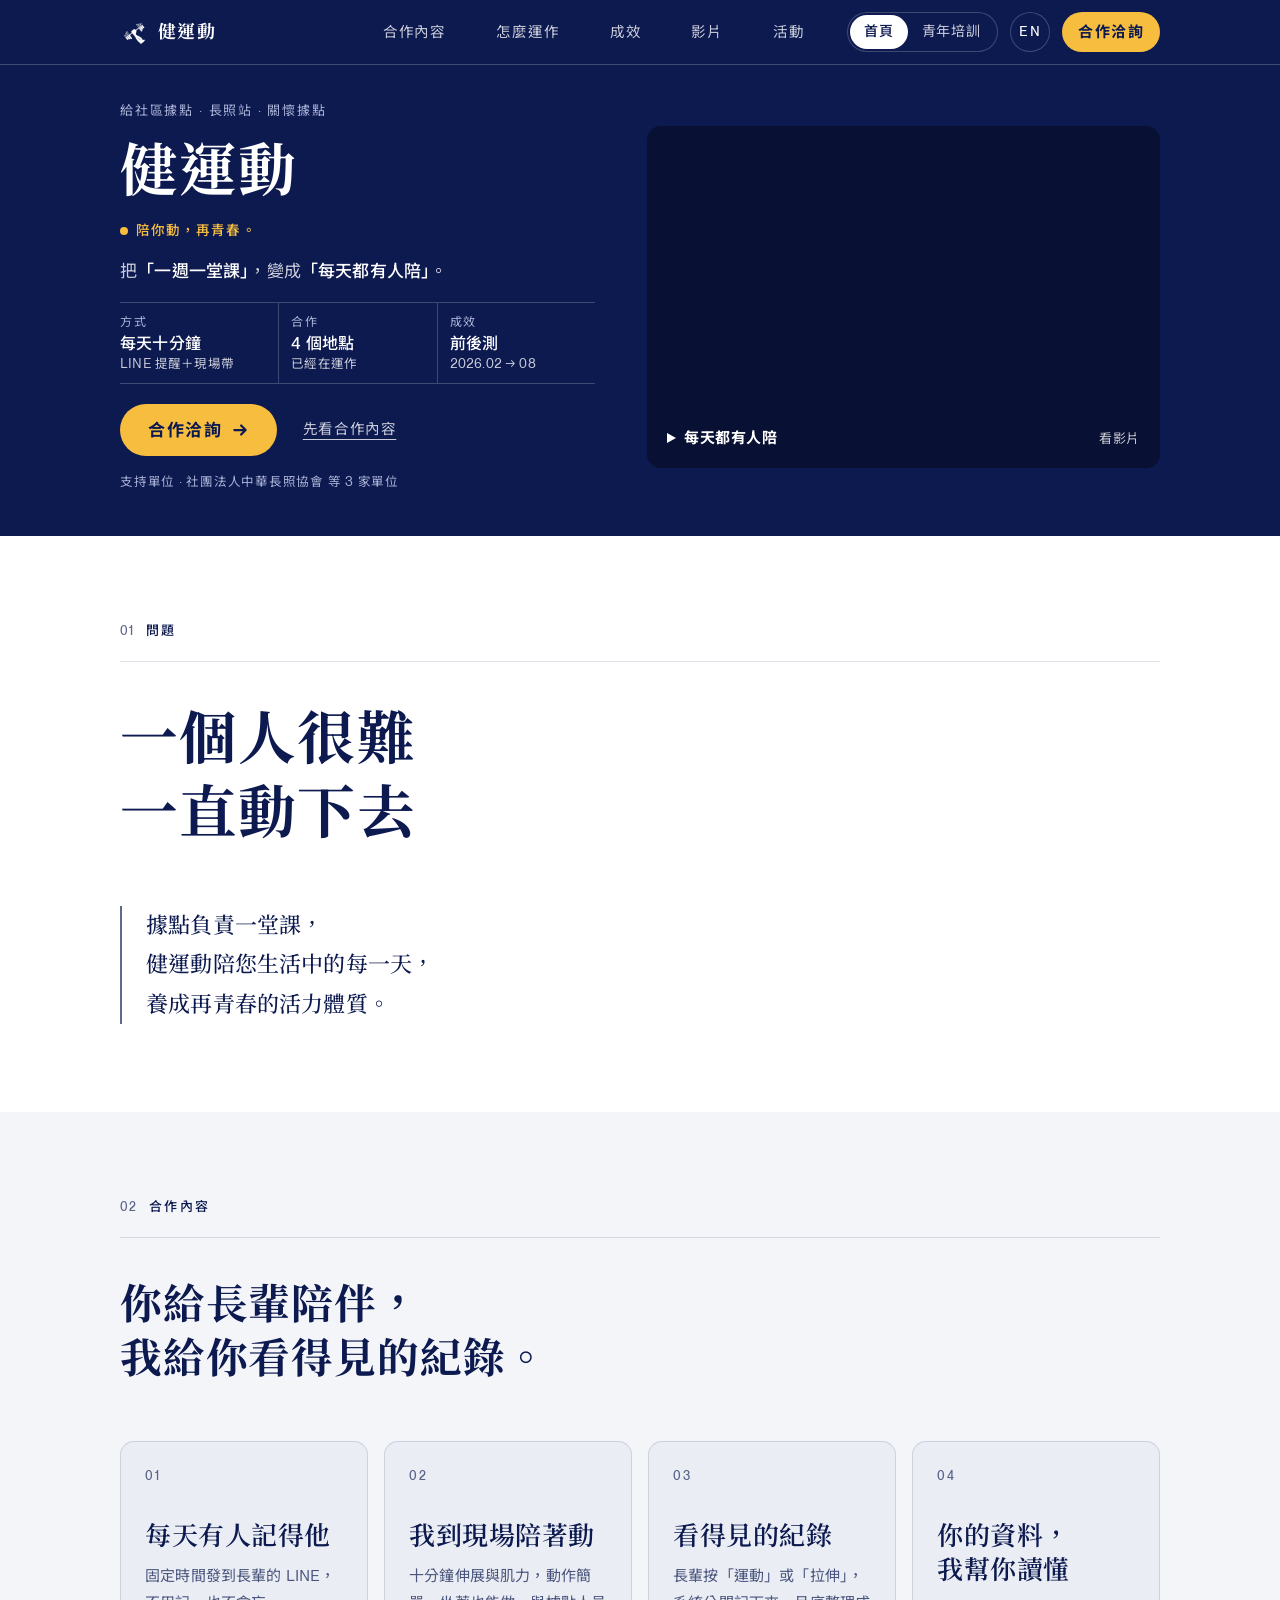
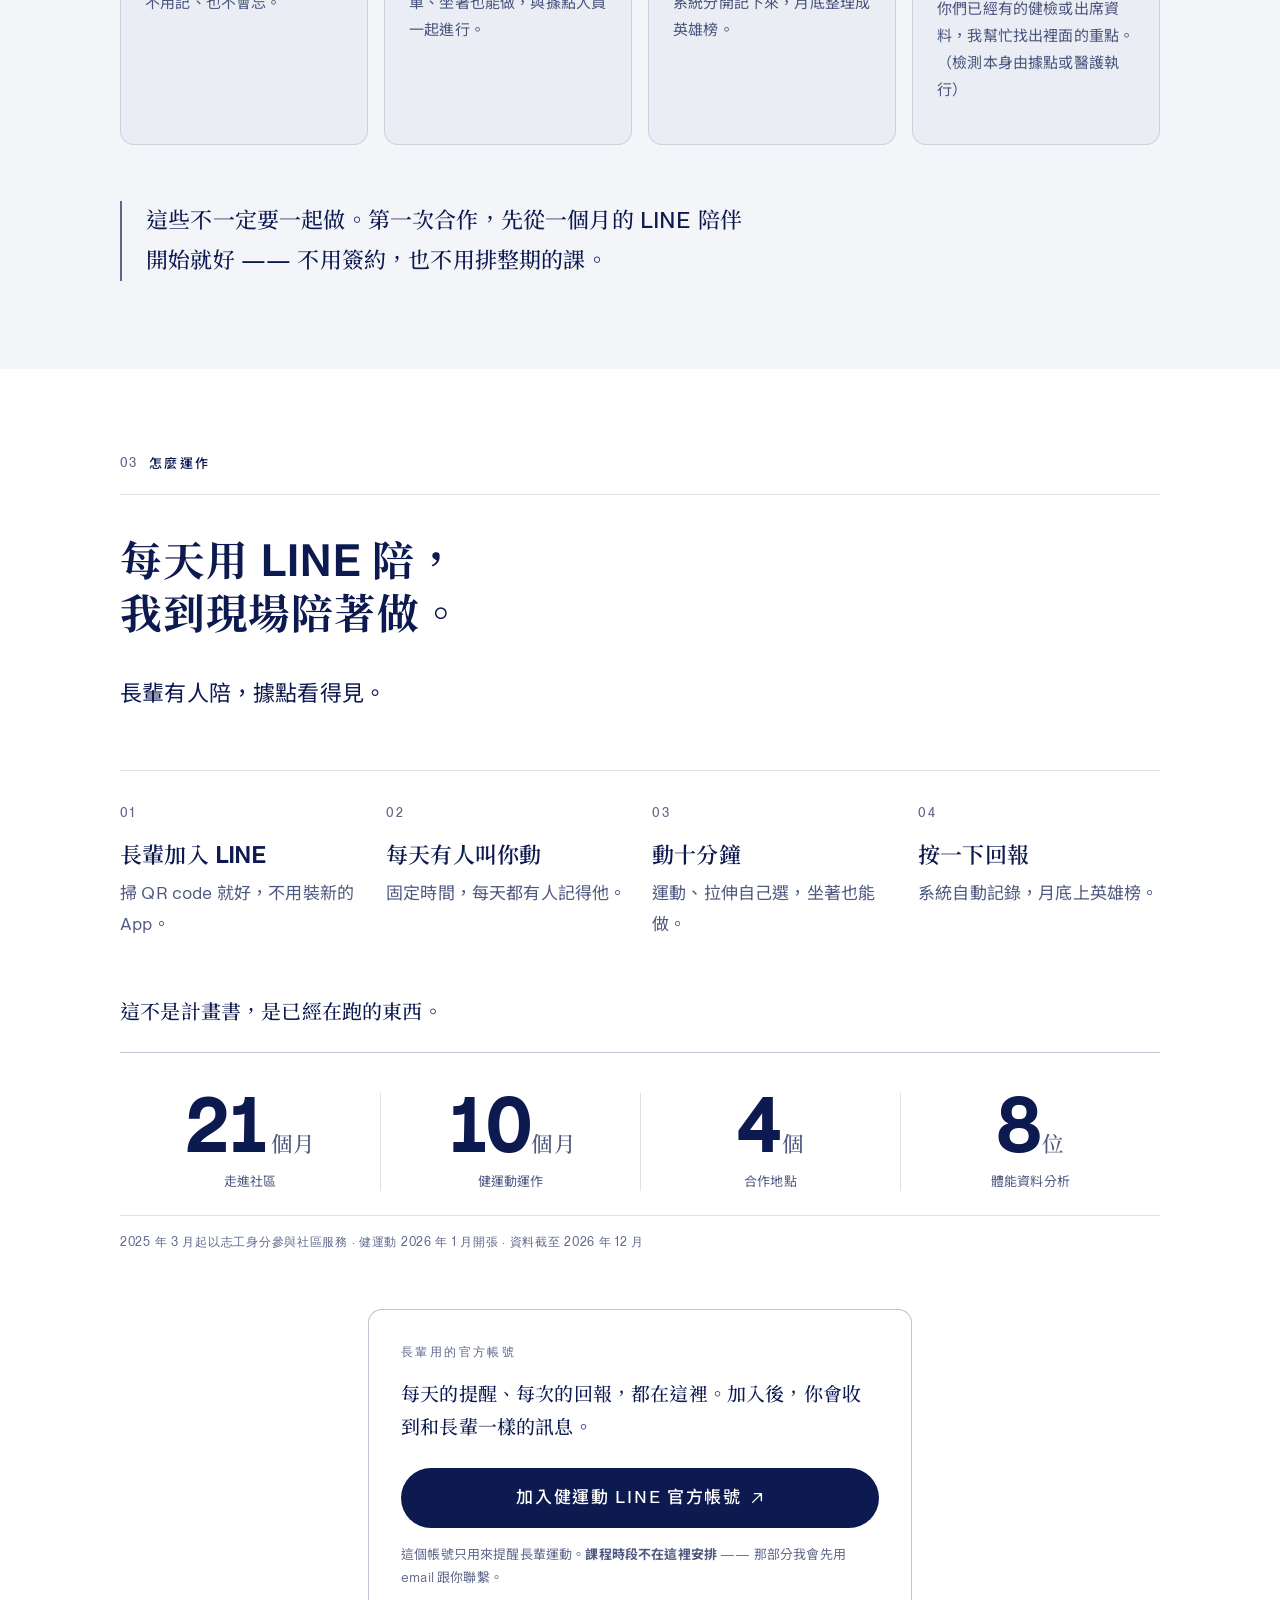
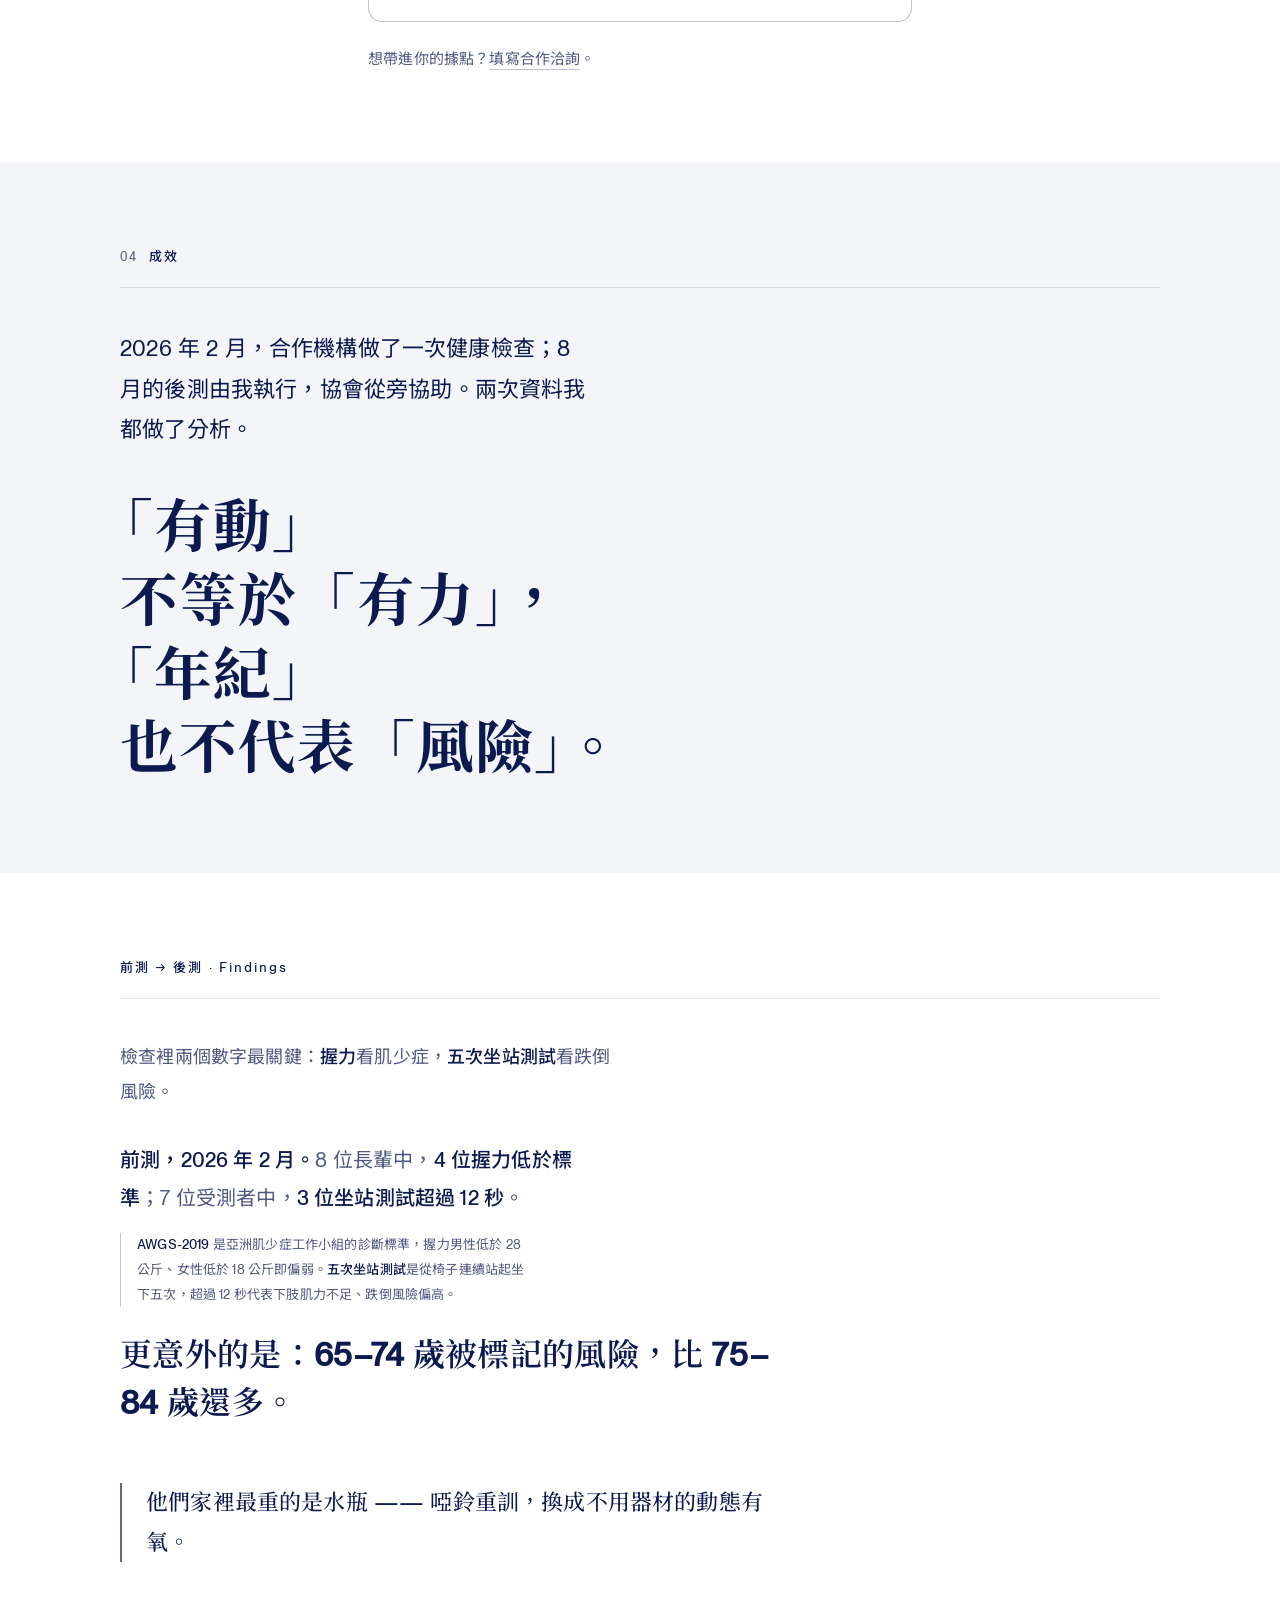
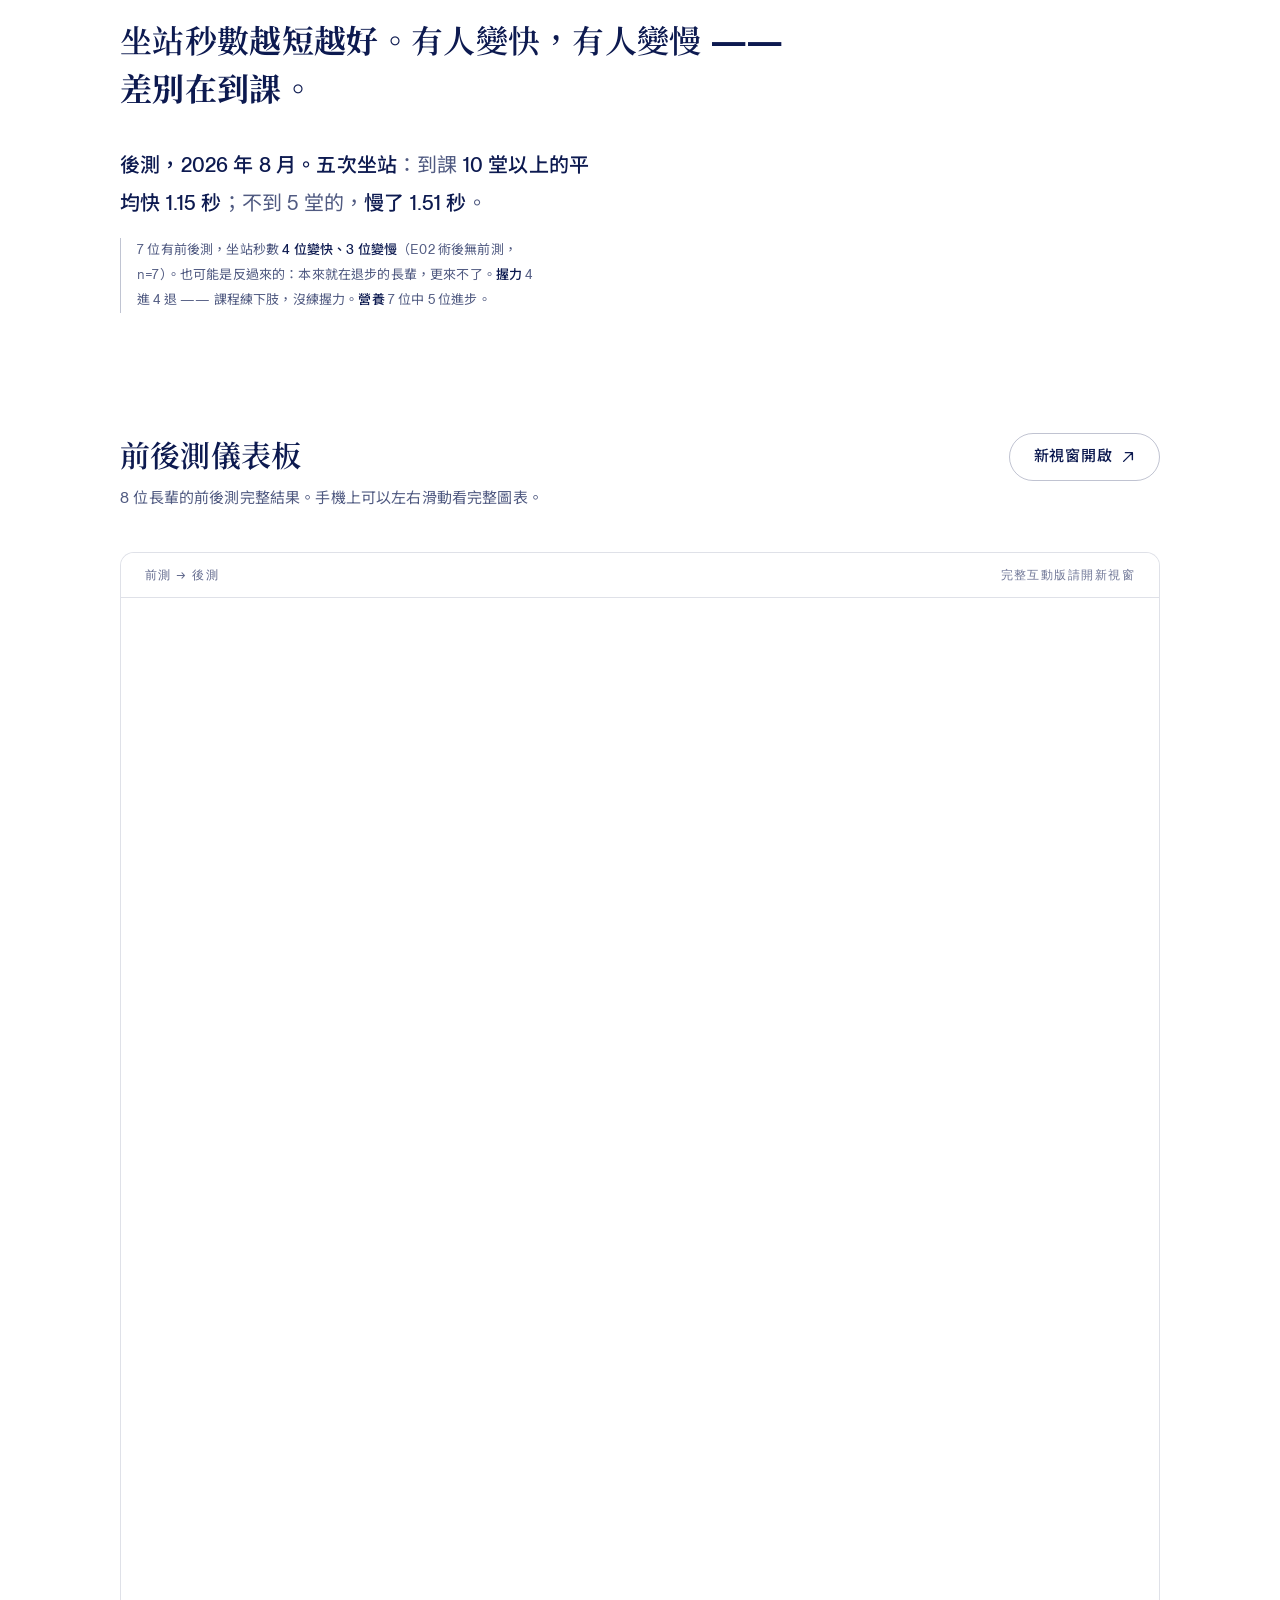
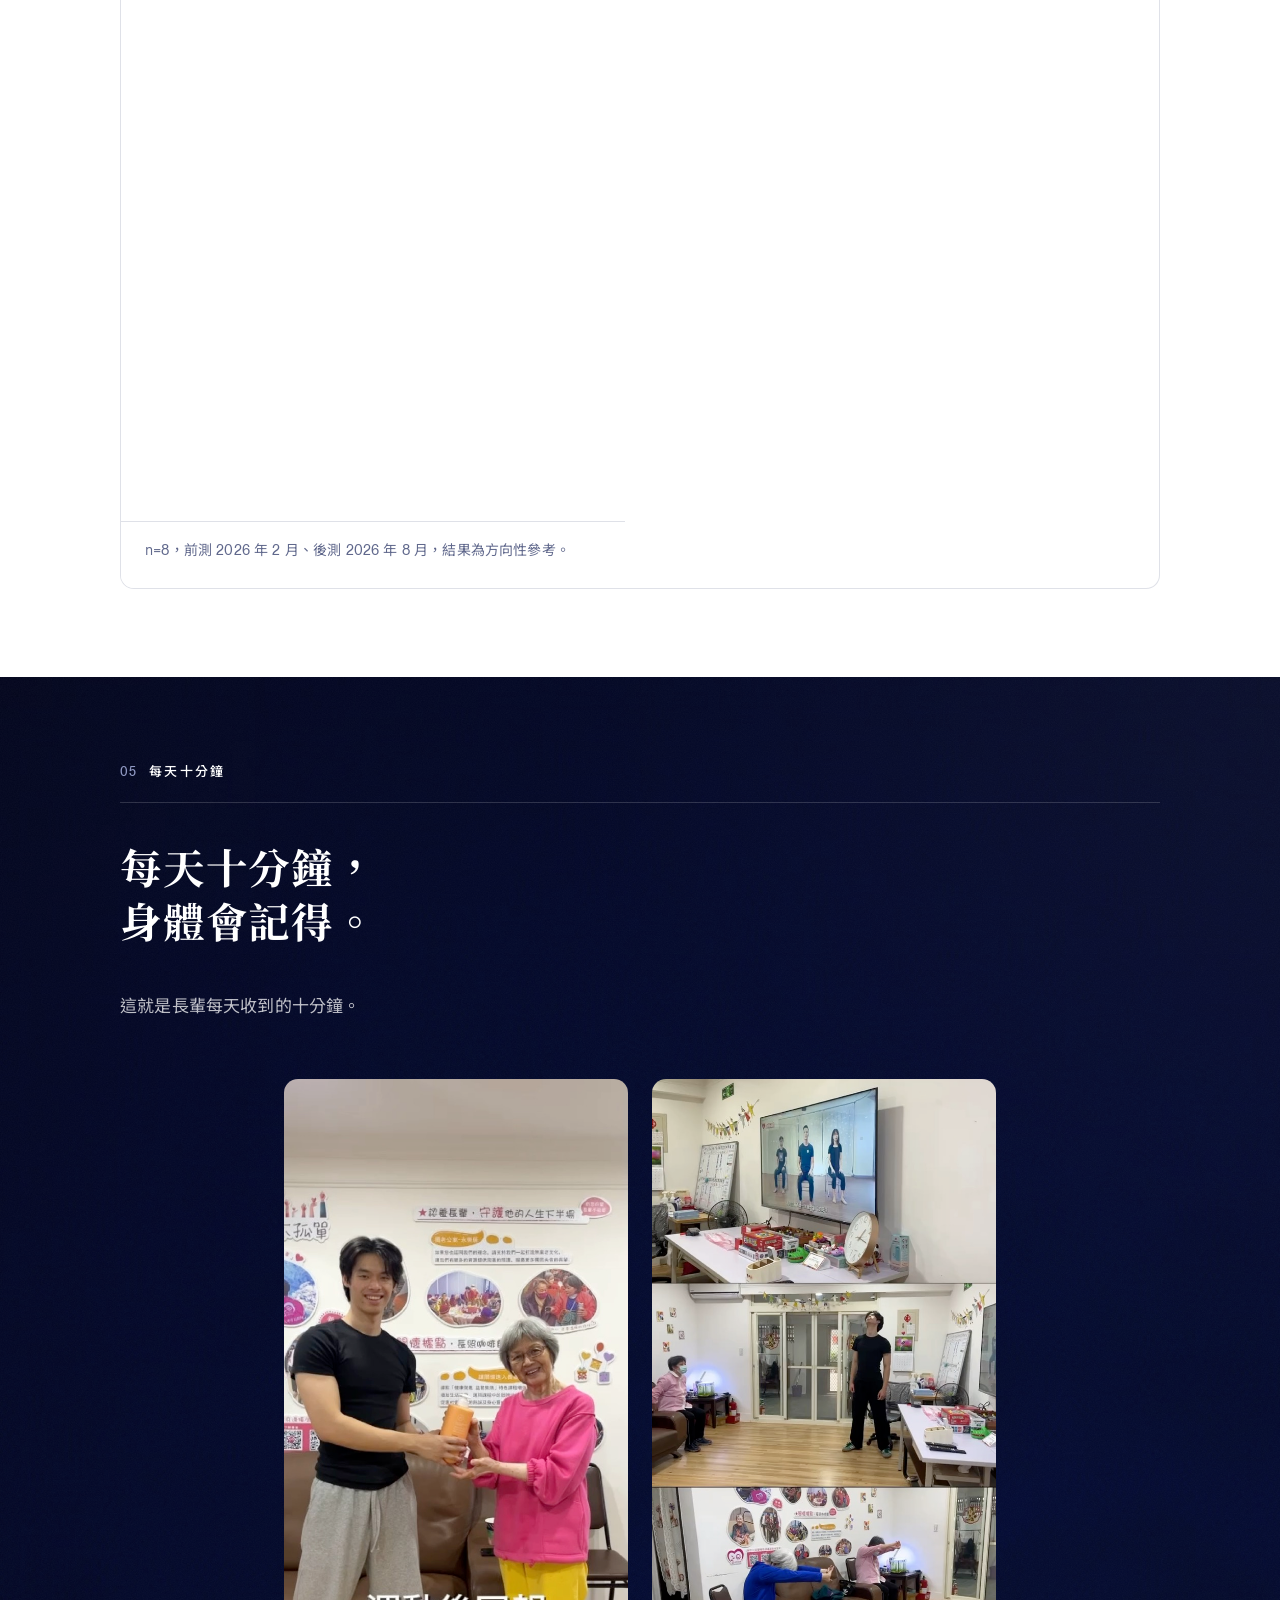
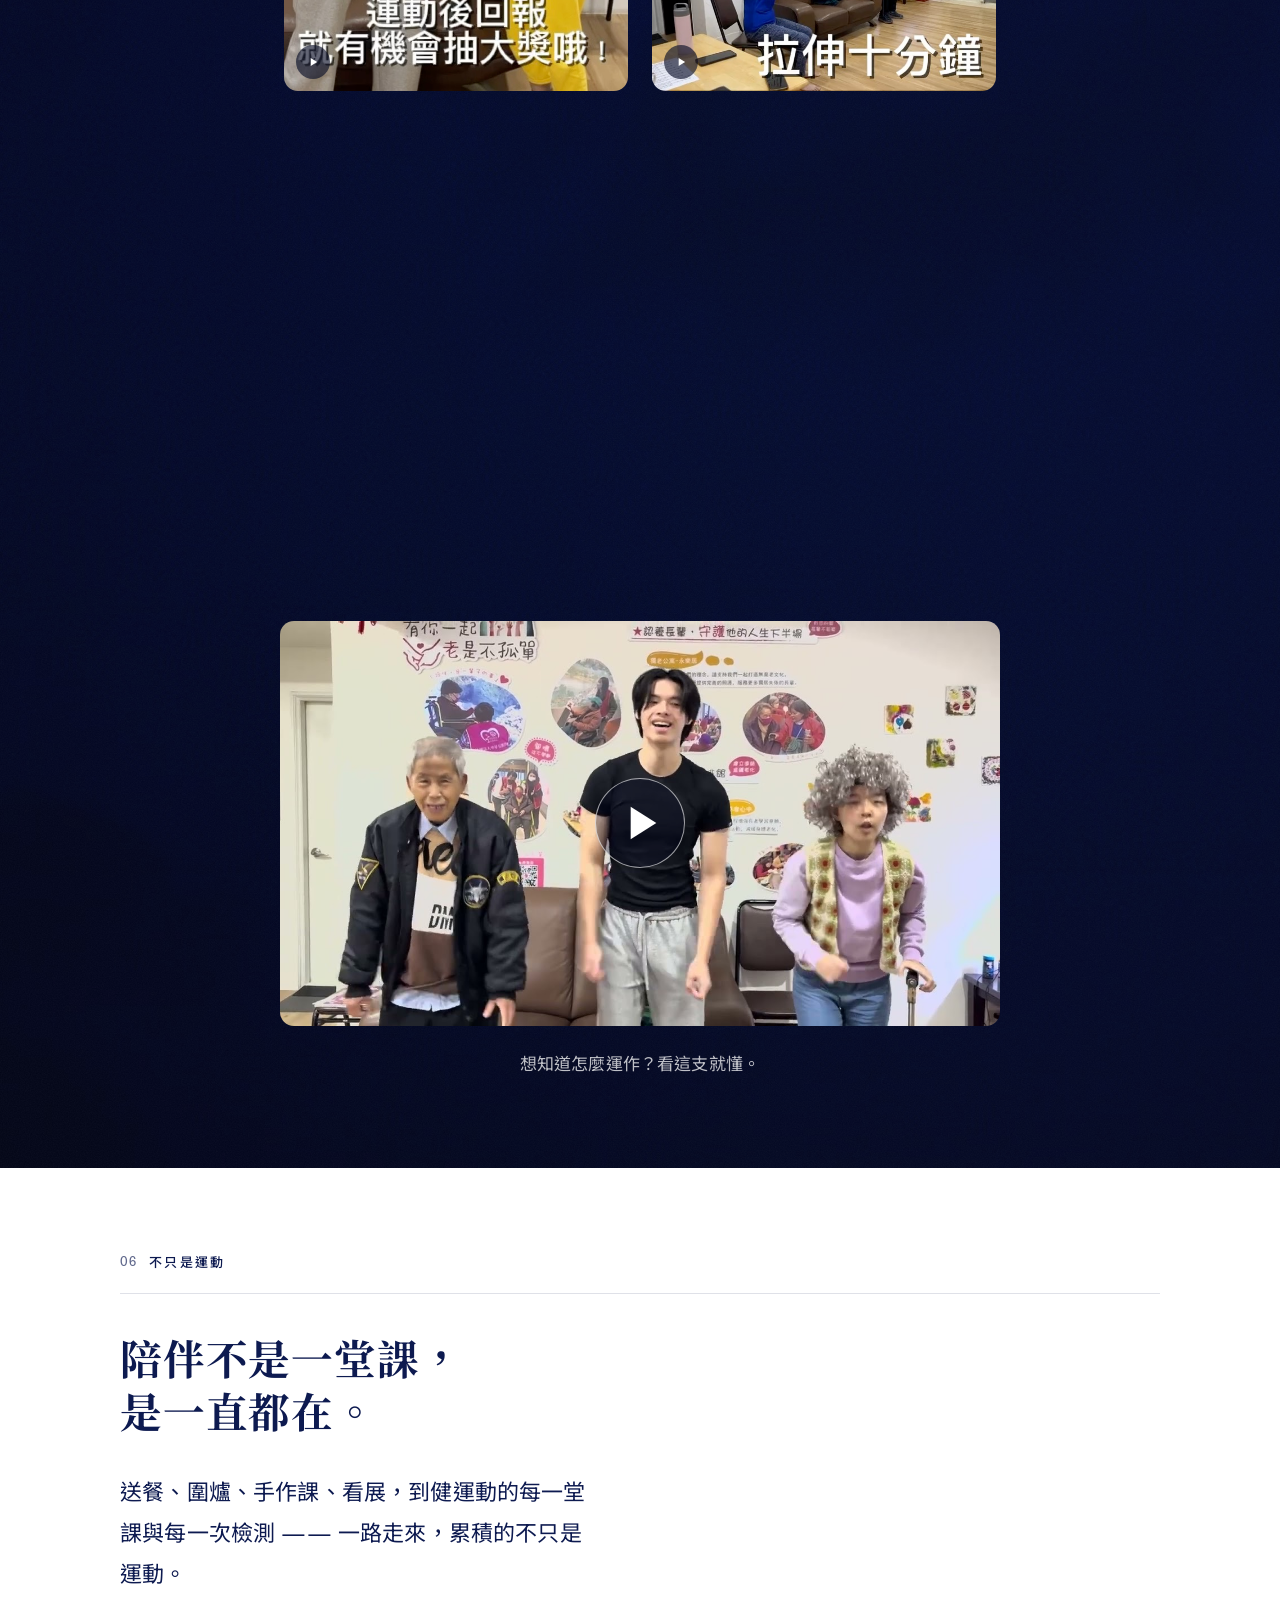
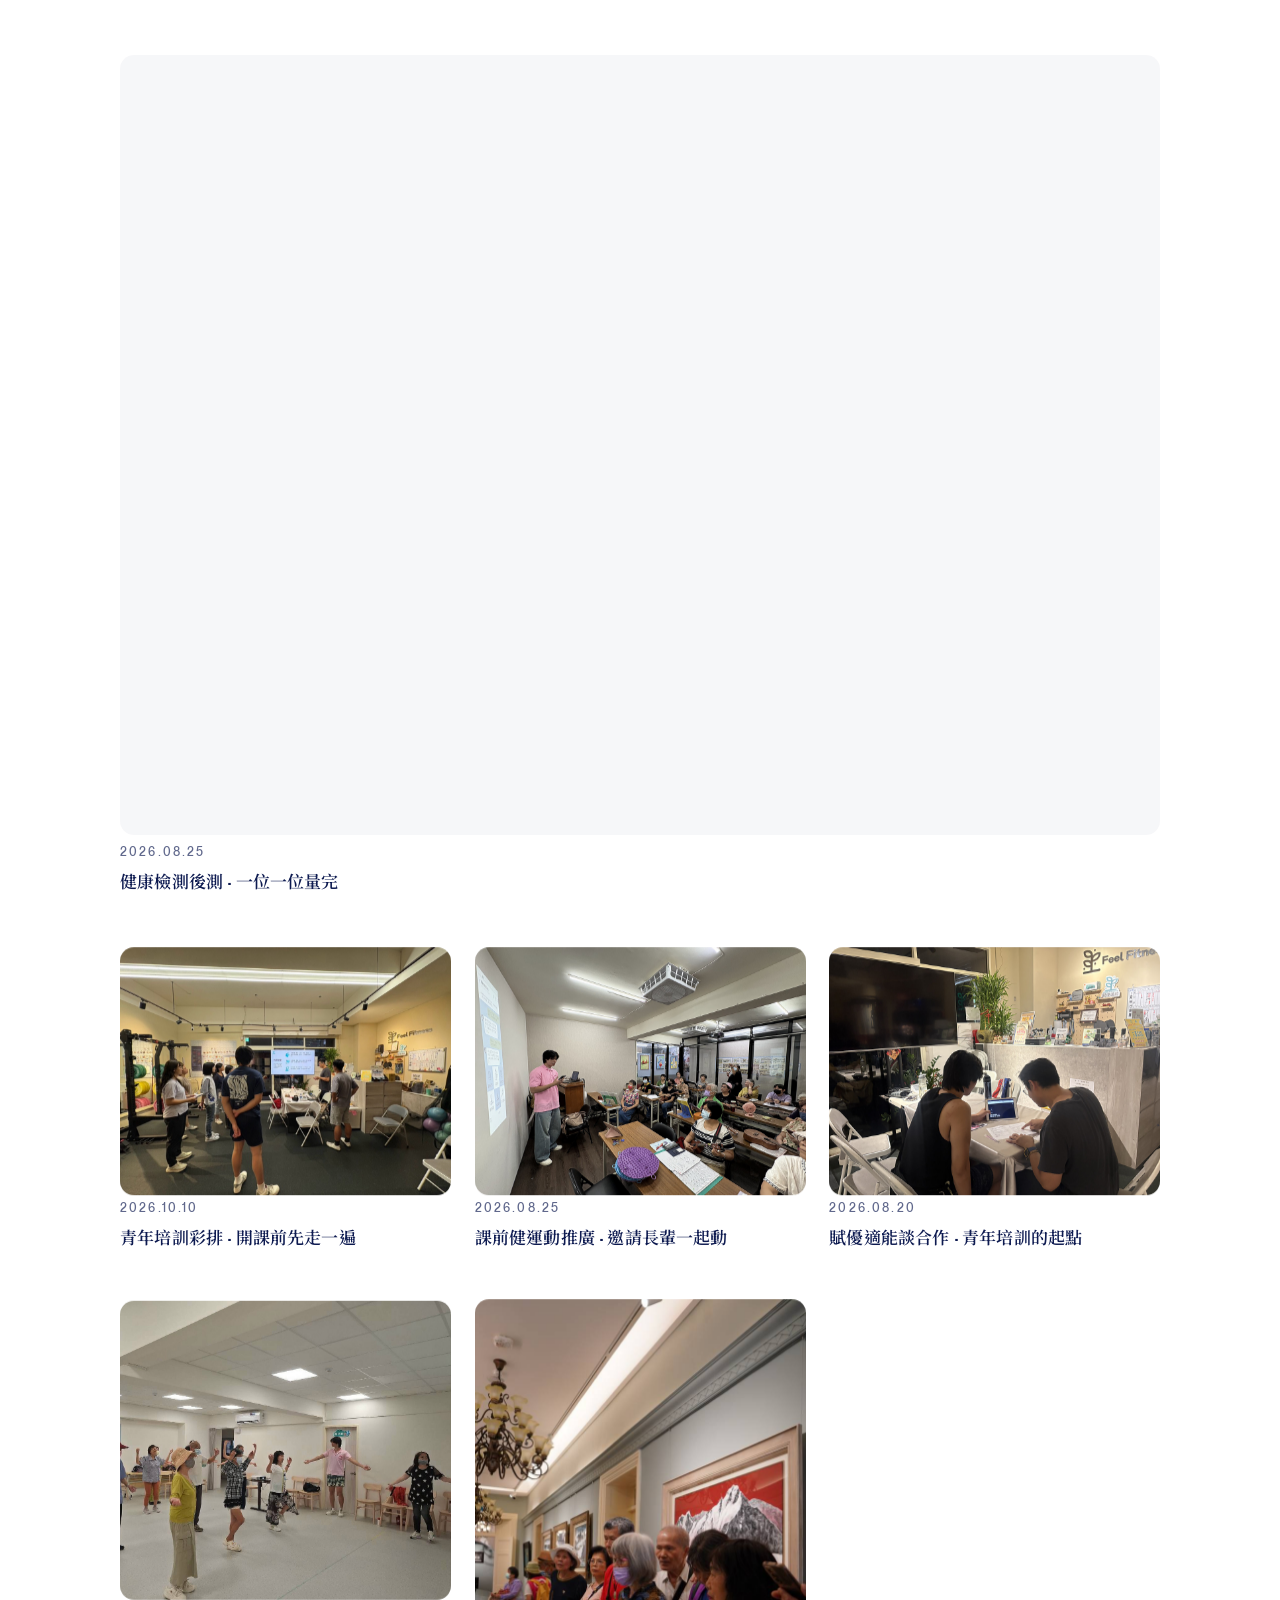
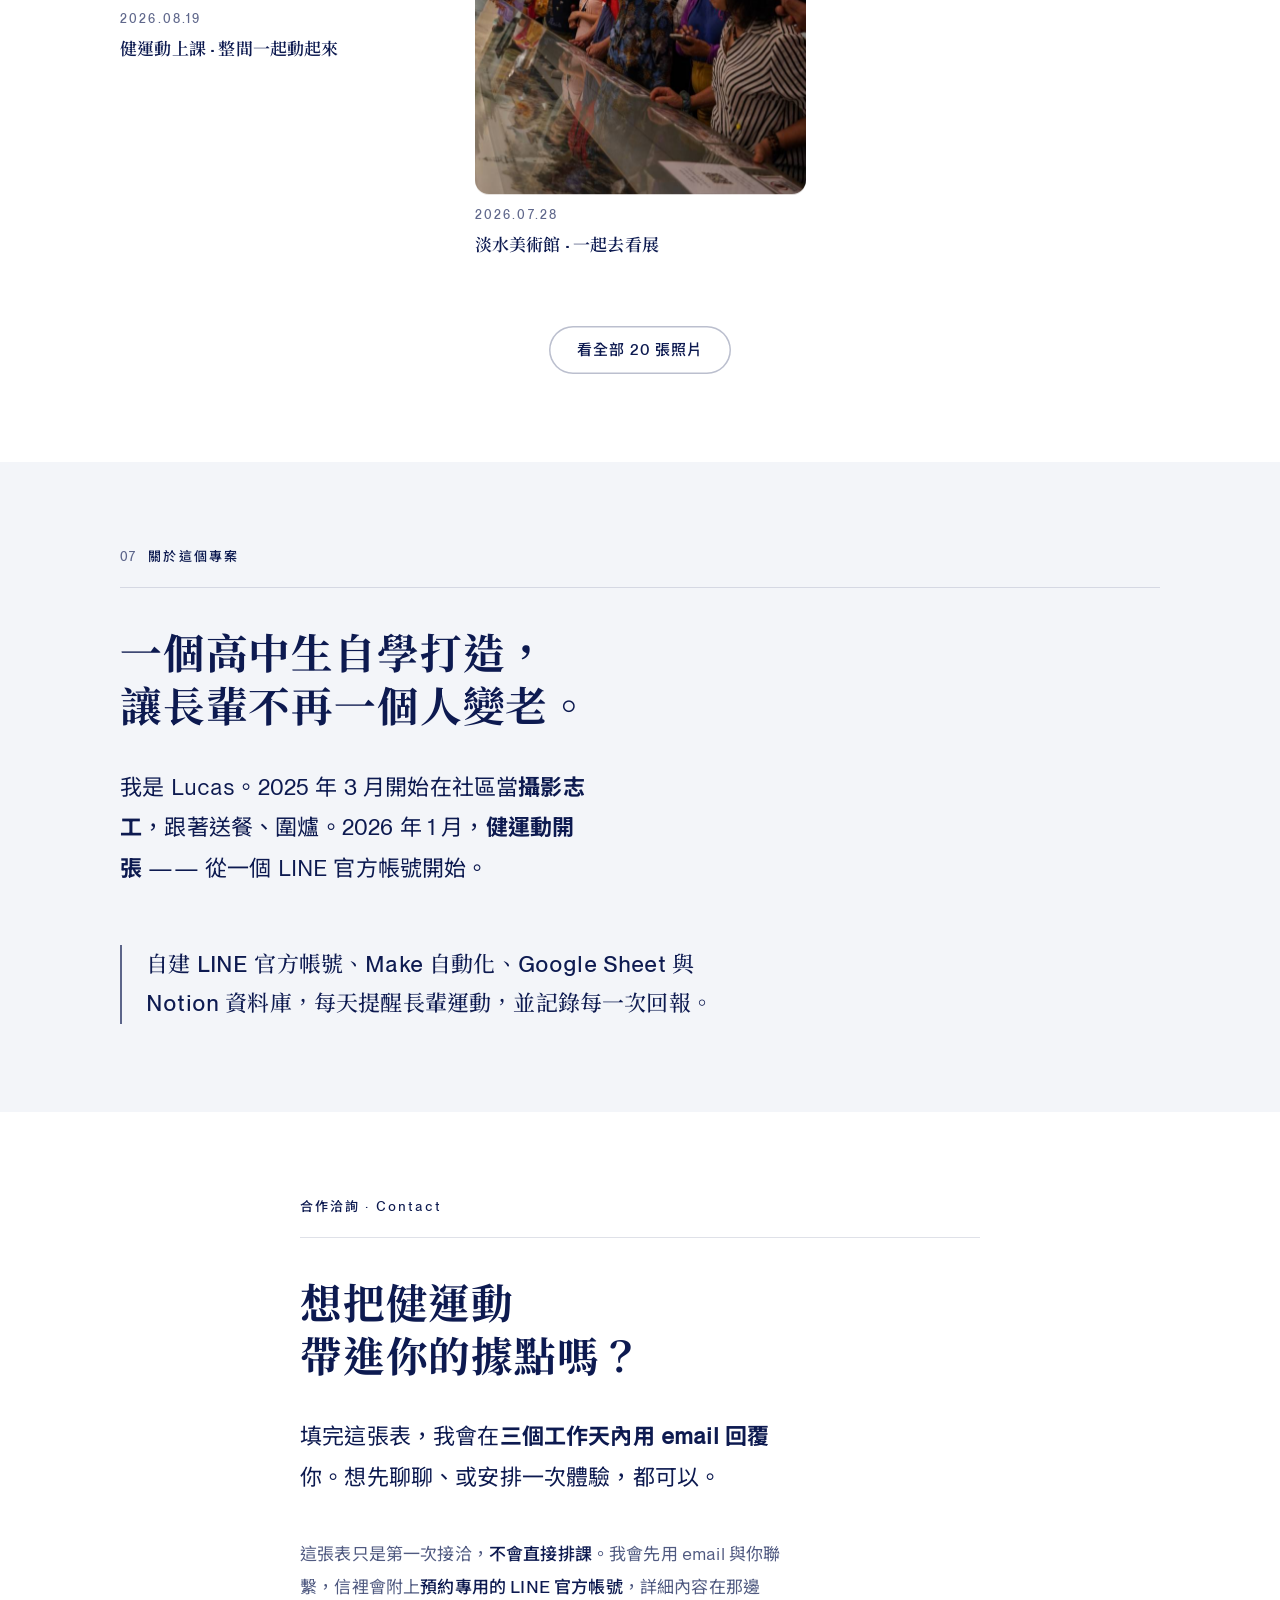
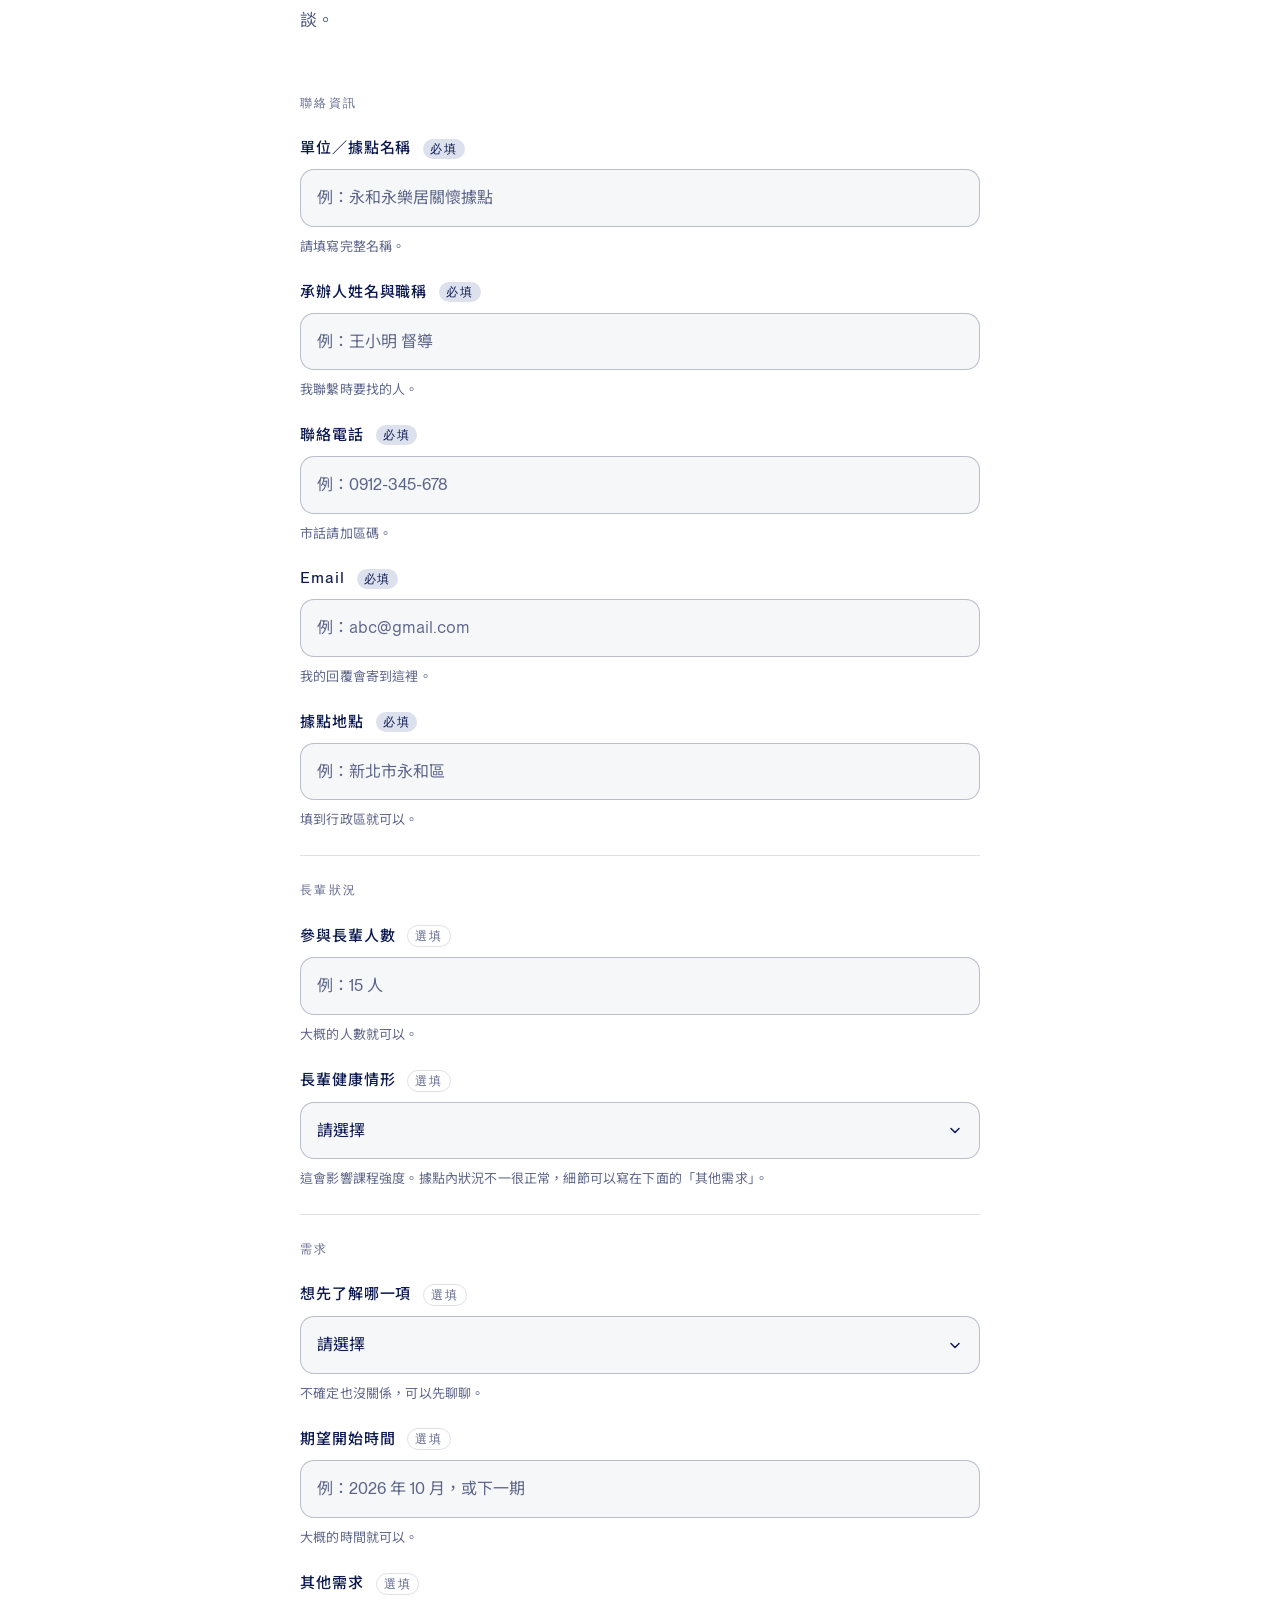
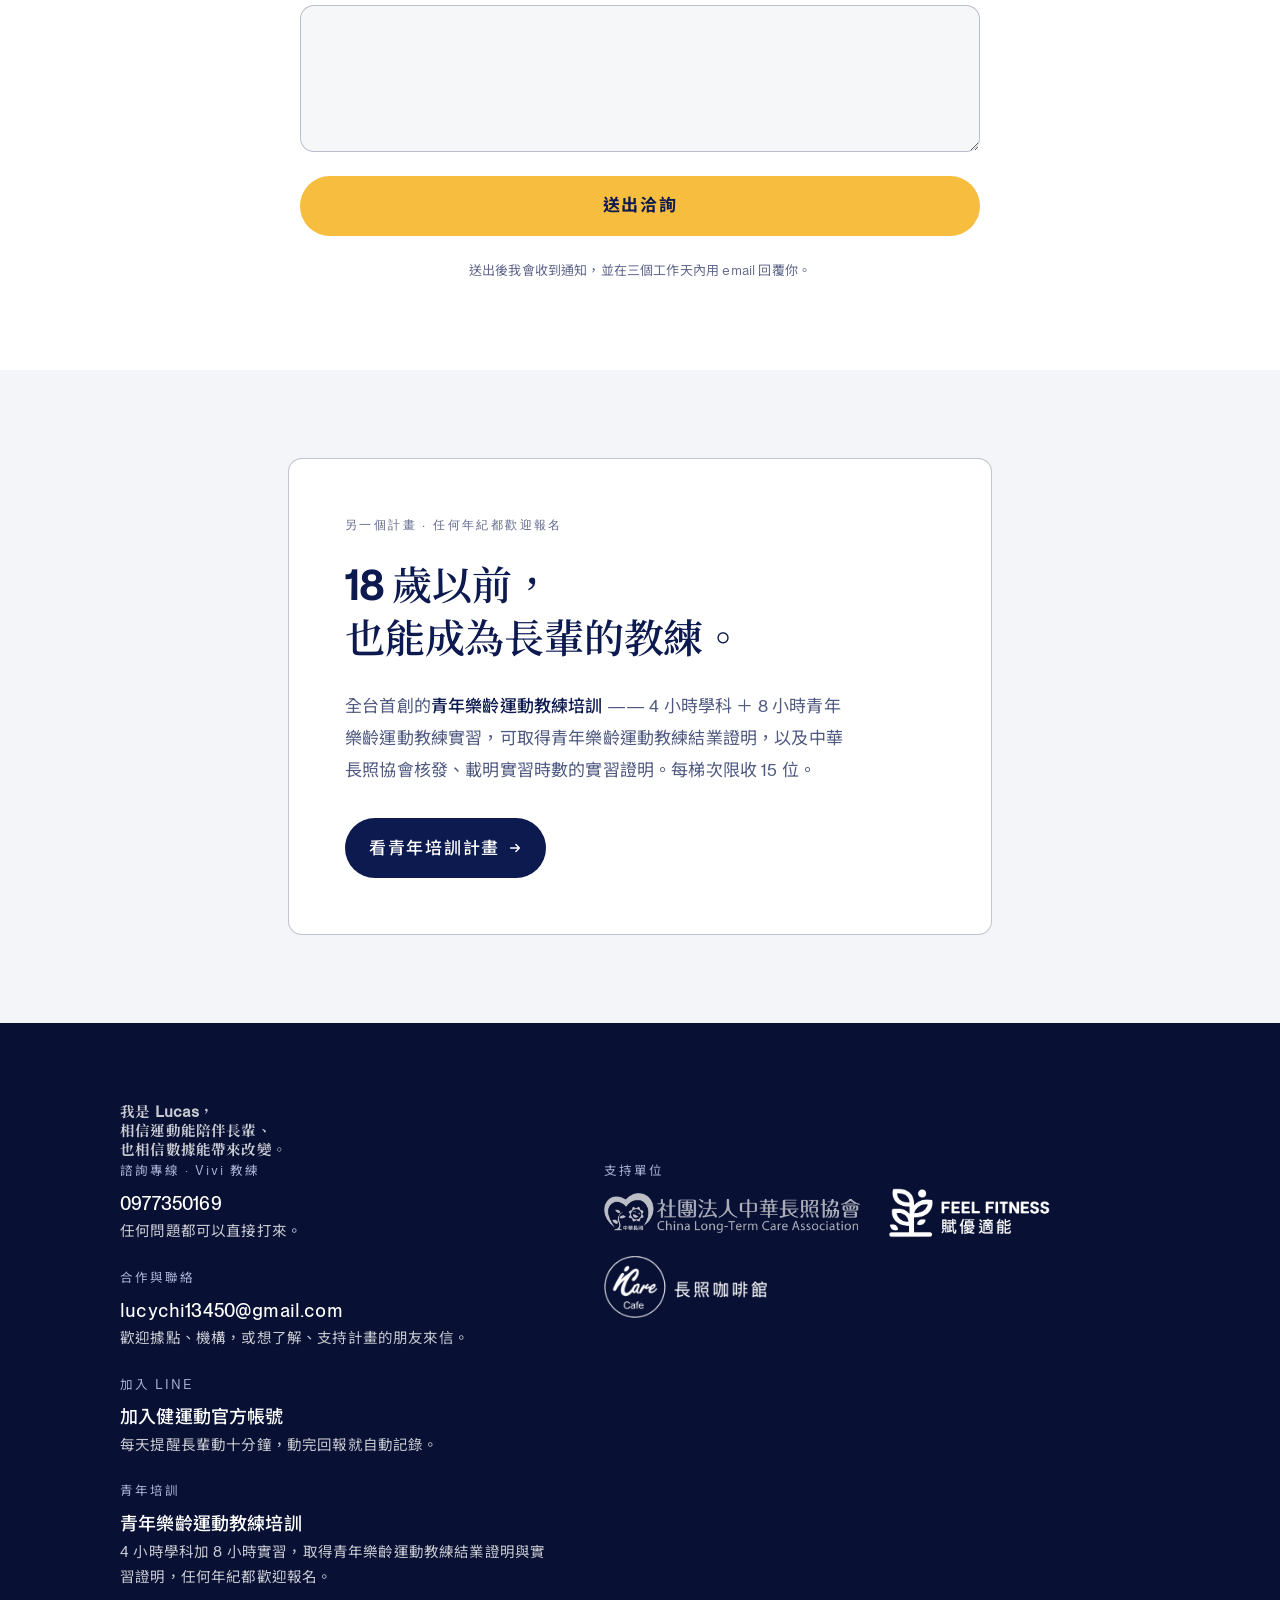
==== commit 1ed7e383: "課程頁對齊錄取信：實習只留永樂居兩場域、寒假或 3 月假日分批、報名完成需匯款＋加 LINE、新增退費規定、Vivi 教練 - 場次自己選：補上同場次自動編組；拿掉 iCare Cafe 與新北永恩小" ====
--- a/index.html
+++ b/index.html
@@ -751,7 +751,7 @@
     <div class="vfoot__grid">
       <div class="vfoot__col">
         <div>
-          <h4 data-en="Call us · Vivi">諮詢專線 · Vivi 老師</h4>
+          <h4 data-en="Call us · Coach Vivi">諮詢專線 · Vivi 教練</h4>
           <a class="vfoot__big" href="tel:+886977350169">0977350169</a>
           <p data-en="Any question, just call.">任何問題都可以直接打來。</p>
         </div>
